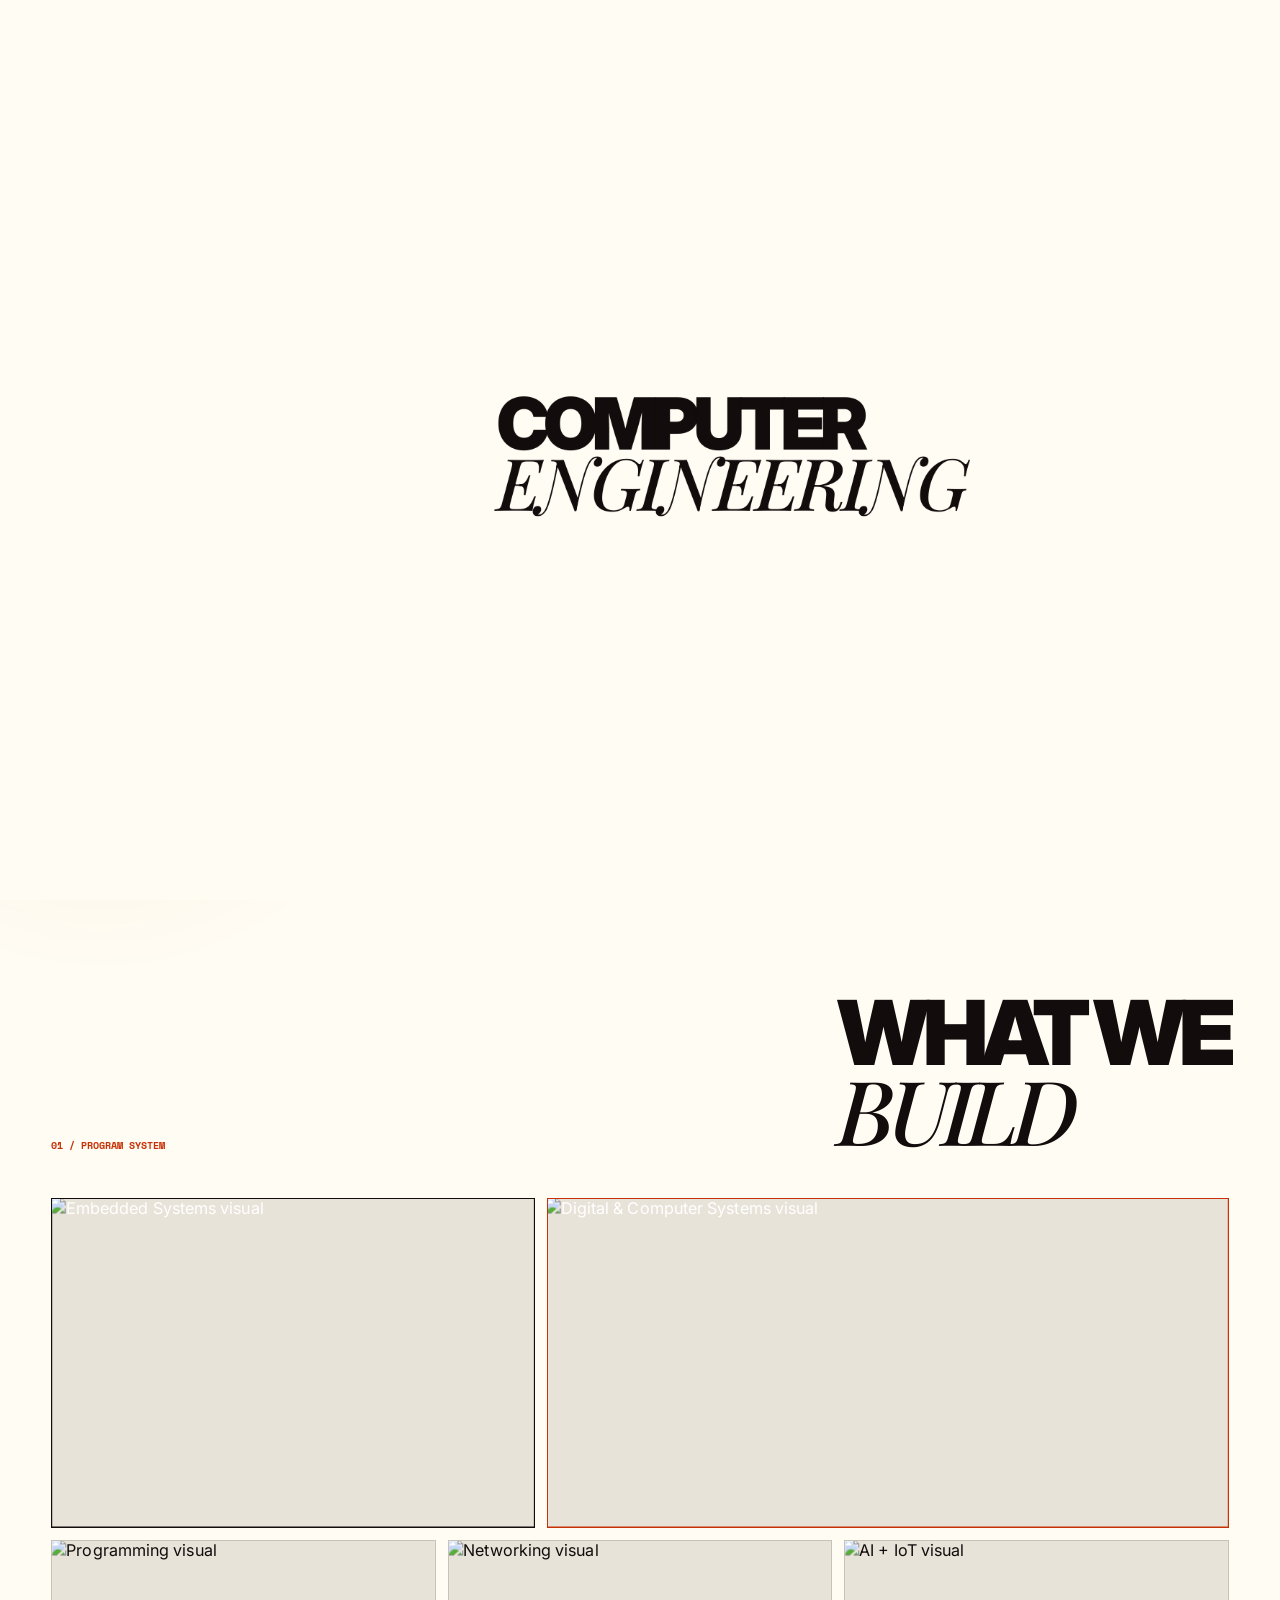
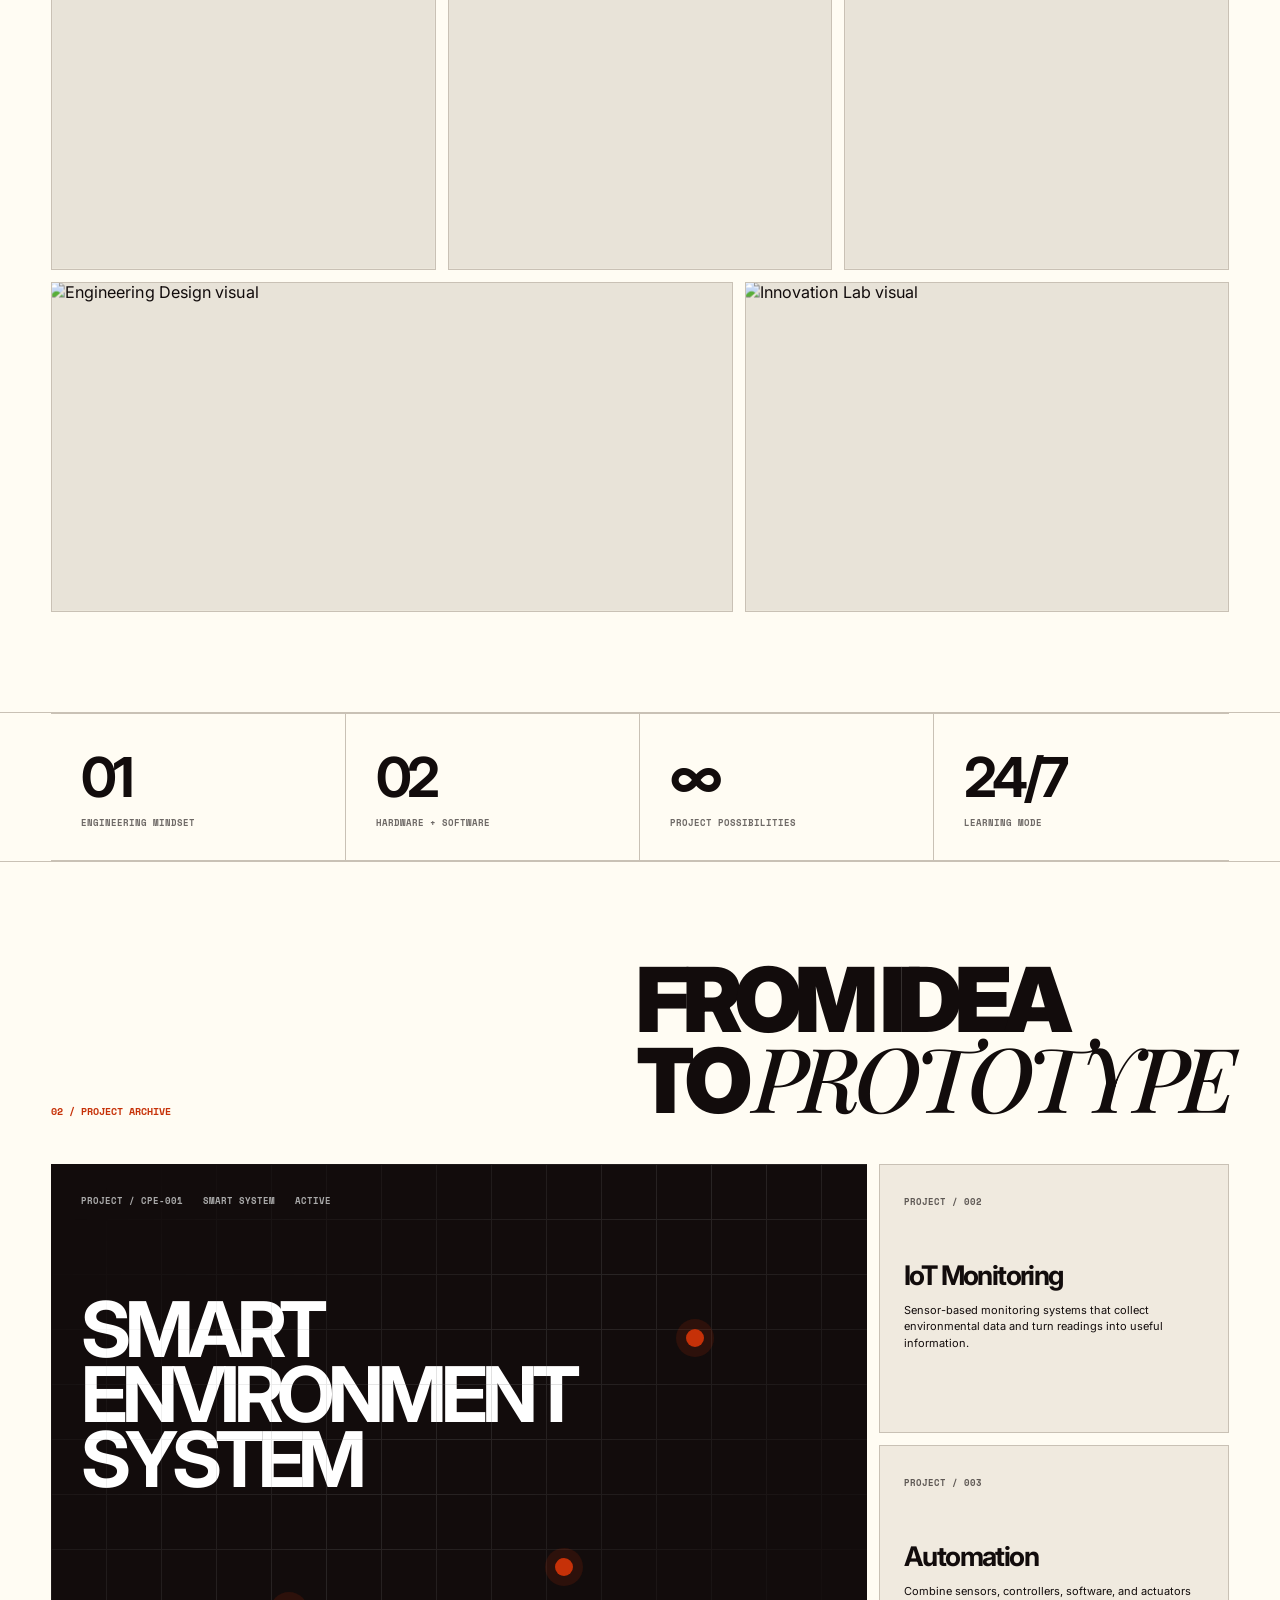
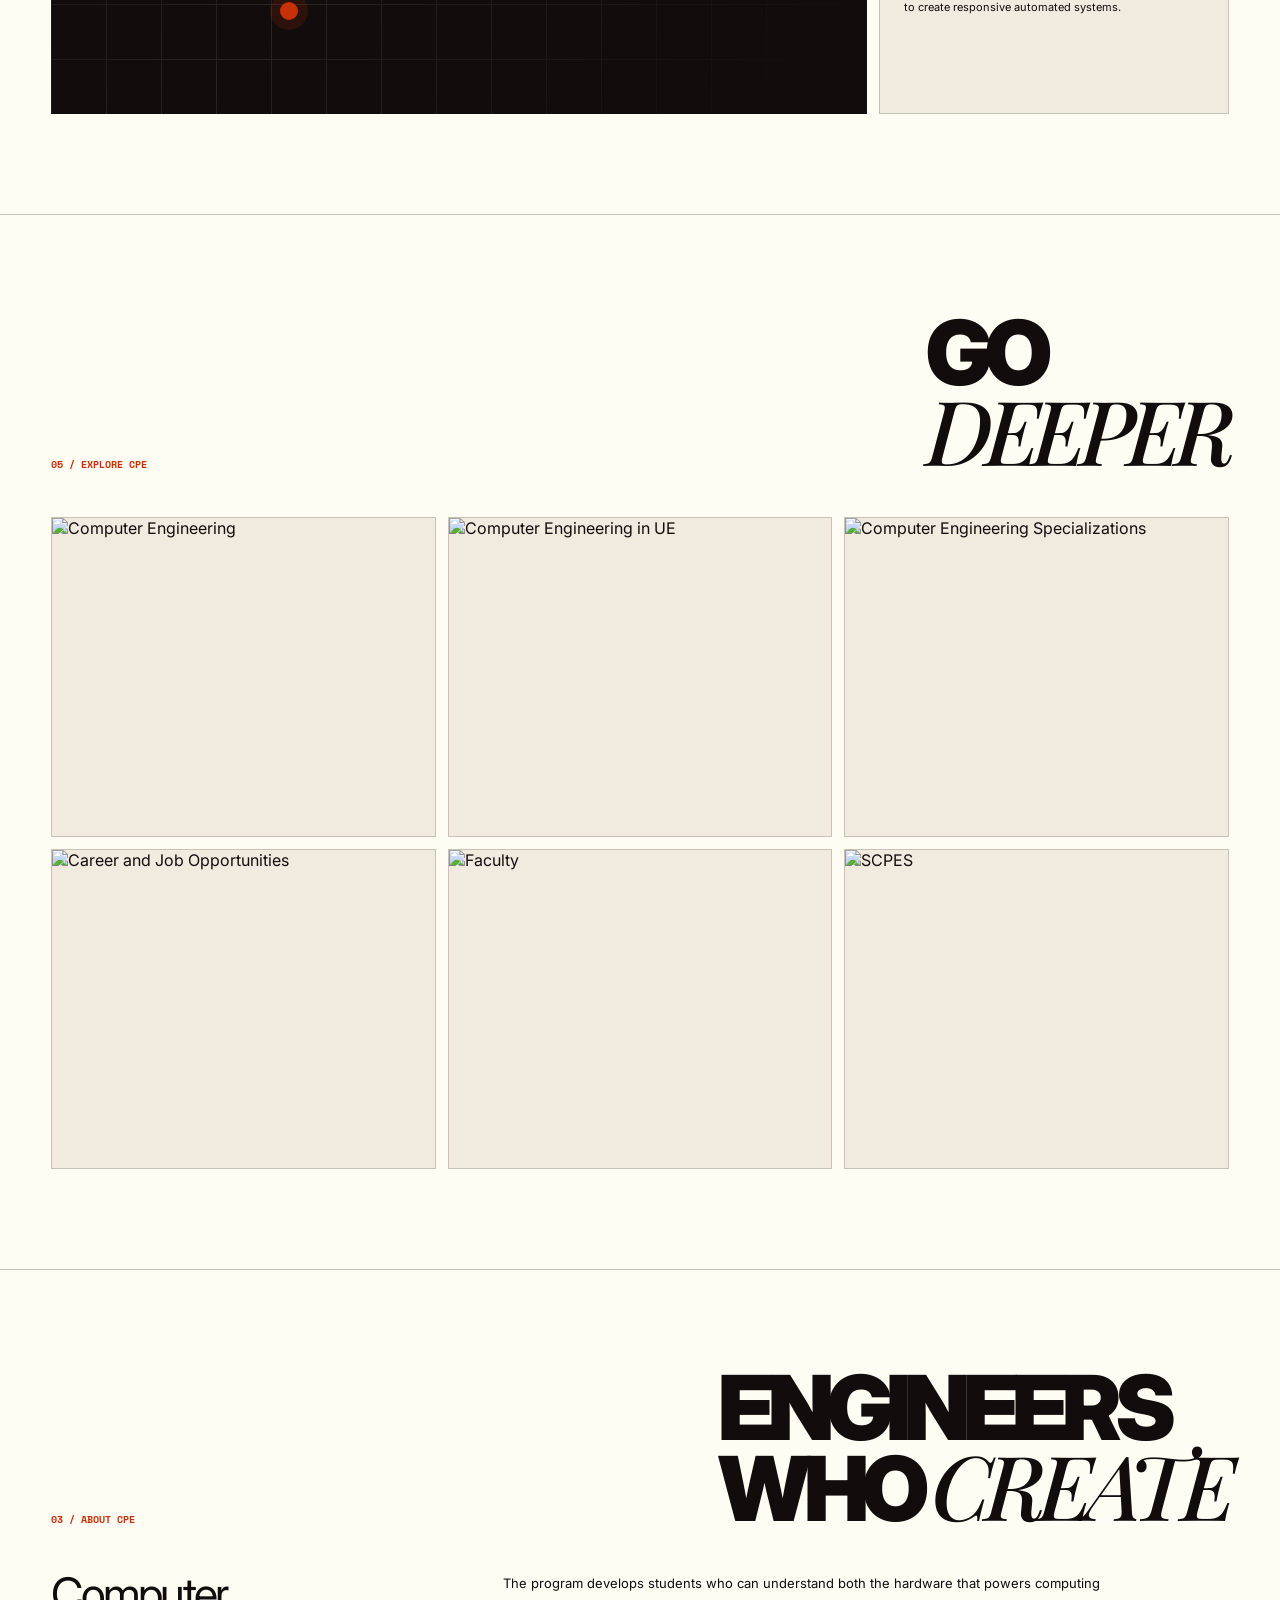
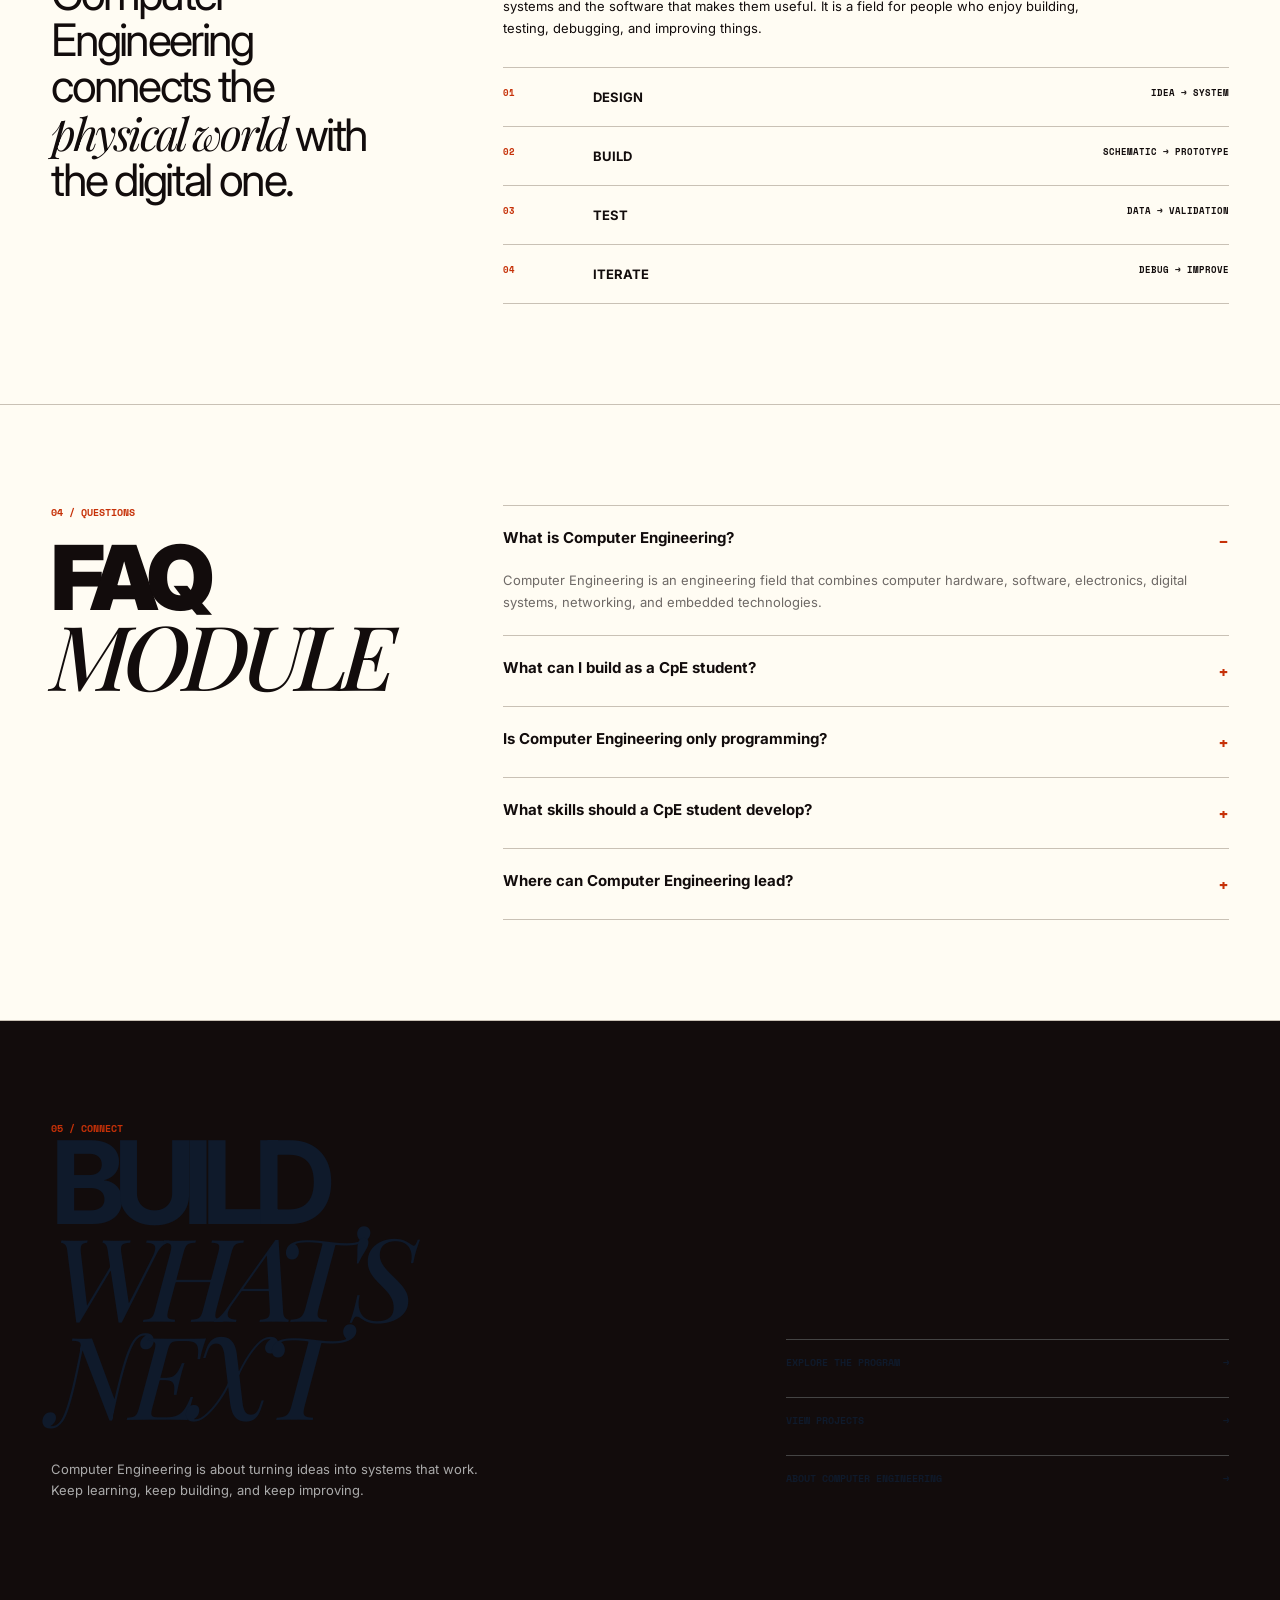
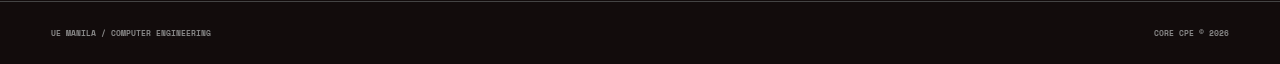
==== index.html @ 1d6b61ec "new index" ====
<!DOCTYPE html>
<html lang="en">

<head>
    <meta charset="UTF-8">
    <meta name="viewport" content="width=device-width, initial-scale=1.0">

    <title>UE Manila — Computer Engineering</title>

    <link rel="preconnect" href="https://fonts.googleapis.com">
    <link rel="preconnect" href="https://fonts.gstatic.com" crossorigin>

    <link
        href="https://fonts.googleapis.com/css2?family=Inter:wght@400;500;600;700;800;900&family=Press+Start+2P&family=Space+Mono:wght@400;700&family=Playfair+Display:ital,wght@0,500;1,500&display=swap"
        rel="stylesheet"
    >

    <link rel="stylesheet" href="index.css">
</head>

<body>
<!-- =========================================================
     INTRO
========================================================= -->

<div id="intro">

    <div class="intro-sheet">

        <div class="intro-video-wrap">

            <video
                id="introVideo"
                class="intro-video"
                autoplay
                muted
                playsinline
                preload="auto"
            >
                <source
                    id="introVideoSource"
                    src="assets/light.mp4"
                    type="video/mp4"
                >
            </video>

        </div>

        <div class="intro-label">
            UNIVERSITY OF THE EAST / MANILA
        </div>

        <div class="intro-code">
            SYSTEM 01<br>
            COMPUTER ENGINEERING<br>
            INITIALIZING...
        </div>

    </div>

    <div class="intro-wipe"></div>

</div>


<!-- =========================================================
     SHARED ANIMATED TITLE
========================================================= -->

<div
    id="sharedTitle"
    class="intro-position"
    aria-hidden="true"
>

    <span class="computer">
        COMPUTER
    </span>

    <span class="engineering">
        ENGINEERING
    </span>

</div>


<!-- =========================================================
     WEBSITE
========================================================= -->

<div id="site">


    <!-- =====================================================
         TOP BAR
    ====================================================== -->

    <div class="topbar">

        <div class="live">
            <span class="dot"></span>
            UE MANILA / CPE DEPARTMENT
        </div>

        <div class="right">
            BS COMPUTER ENGINEERING
            &nbsp; / &nbsp;
            SYSTEM STATUS: ONLINE
        </div>

    </div>


    <!-- =====================================================
         NAVIGATION
    ====================================================== -->

    <nav>

        <div class="nav-inner">

            <a
                class="logo"
                href="#home"
            >
                CpE
                <small>UE MANILA</small>
            </a>

            <ul class="nav-links">

                <li>
                    <a href="#program">
                        PROGRAM
                    </a>
                </li>

                <li>
                    <a href="#projects">
                        PROJECTS
                    </a>
                </li>

                <li>
                    <a href="#about">
                        ABOUT
                    </a>
                </li>

                <li>
                    <a href="#faq">
                        FAQ
                    </a>
                </li>

            </ul>

            <div class="nav-right">

                <div
                    class="clock"
                    id="clock"
                >
                    MANILA 00:00:00
                </div>

                <button
                    class="theme-toggle"
                    id="themeToggle"
                    type="button"
                    aria-label="Switch color theme"
                >
                    <span class="sun">☀</span>
                    <span class="moon">☾</span>
                </button>

                <a
                    class="cta"
                    href="#contact"
                >
                    EXPLORE →
                </a>

            </div>

        </div>

    </nav>


    <!-- =====================================================
         MAIN
    ====================================================== -->

    <main id="home">


        <!-- =================================================
             HERO
        ================================================== -->

        <section class="hero">

            <!-- HELLO IMAGE -->

            <img
                class="hero-hello"
                src="assets/hello.png"
                alt=""
                aria-hidden="true"
            >

            <div class="container hero-content">


                <!-- KICKER -->

                <div class="hero-kicker reveal">

                    <div class="kicker">
                        <span></span>
                        BUILDING HARDWARE + SOFTWARE
                    </div>

                </div>


                <!-- =================================================
                     TITLE DESTINATION
                ================================================== -->

                <div
                    id="heroTitleTarget"
                    aria-hidden="true"
                >

                    <span class="target-computer">
                        COMPUTER
                    </span>

                    <span class="target-engineering">
                        ENGINEERING
                    </span>

                </div>


                <!-- DESCRIPTION -->

                <div class="hero-desc reveal">

                    <strong>
                        UE / MANILA
                    </strong>

                    <p>
                        A technology-driven program where electronics,
                        computing, embedded systems, networks, and
                        software meet. Learn to design systems that
                        move from an idea to a working prototype.
                    </p>

                </div>

            </div>

        </section>


        <!-- =================================================
             MARQUEE
        ================================================== -->

        <div class="marquee">

            <div class="marquee-track">

                <span>HARDWARE</span>
                <span>✦</span>

                <span>SOFTWARE</span>
                <span>✦</span>

                <span>EMBEDDED SYSTEMS</span>
                <span>✦</span>

                <span>NETWORKING</span>
                <span>✦</span>

                <span>ROBOTICS</span>
                <span>✦</span>

                <span>IoT</span>
                <span>✦</span>

                <span>HARDWARE</span>
                <span>✦</span>

                <span>SOFTWARE</span>
                <span>✦</span>

                <span>EMBEDDED SYSTEMS</span>
                <span>✦</span>

                <span>NETWORKING</span>
                <span>✦</span>

            </div>

        </div>


        <!-- =================================================
             PROGRAM
        ================================================== -->

        <section
            class="section"
            id="program"
        >

            <div class="container">

                <div class="section-head reveal">

                    <div class="section-label">
                        01 / PROGRAM SYSTEM
                    </div>

                    <h2 class="section-title">
                        WHAT WE<br>
                        <em>BUILD</em>
                    </h2>

                </div>


                <div class="bento">


                    <article class="card dark reveal">

                        <span class="card-tag">
                            01 / CORE
                        </span>

                        <div class="build-image"><img src="assets/build-embedded.svg" alt="Embedded Systems visual"></div>

                        <h3>
                            Embedded Systems
                        </h3>

                        <p>
                            Microcontrollers, sensors, actuators,
                            real-time control, and intelligent devices.
                        </p>

                        <div class="chips">

                            <span class="chip">
                                ESP32
                            </span>

                            <span class="chip">
                                ARDUINO
                            </span>

                            <span class="chip">
                                C/C++
                            </span>

                        </div>

                        <span class="corner">
                            01—07
                        </span>

                    </article>


                    <article class="card orange reveal">

                        <span class="card-tag">
                            02 / SYSTEMS
                        </span>

                        <div class="build-image"><img src="assets/build-digital.svg" alt="Digital & Computer Systems visual"></div>

                        <h3>
                            Digital & Computer Systems
                        </h3>

                        <p>
                            Understand the architecture behind computers,
                            digital logic, processors, memory, and
                            hardware interfaces.
                        </p>

                        <div class="pixel-box"></div>

                        <span class="corner">
                            02—07
                        </span>

                    </article>


                    <article class="card reveal">

                        <span class="card-tag">
                            03 / SOFTWARE
                        </span>

                        <div class="build-image"><img src="assets/build-software.svg" alt="Programming visual"></div>

                        <h3>
                            Programming
                        </h3>

                        <p>
                            Build applications and system-level software
                            using modern programming concepts.
                        </p>

                        <span class="corner">
                            03—07
                        </span>

                    </article>


                    <article class="card reveal">

                        <span class="card-tag">
                            04 / NETWORK
                        </span>

                        <div class="build-image"><img src="assets/build-network.svg" alt="Networking visual"></div>

                        <h3>
                            Networking
                        </h3>

                        <p>
                            Design, configure, and troubleshoot connected
                            systems and computer networks.
                        </p>

                        <span class="corner">
                            04—07
                        </span>

                    </article>


                    <article class="card reveal">

                        <span class="card-tag">
                            05 / INTELLIGENCE
                        </span>

                        <div class="build-image"><img src="assets/build-ai.svg" alt="AI + IoT visual"></div>

                        <h3>
                            AI + IoT
                        </h3>

                        <p>
                            Connect physical devices with data,
                            automation, intelligent decisions,
                            and monitoring.
                        </p>

                        <span class="corner">
                            05—07
                        </span>

                    </article>


                    <article class="card reveal">

                        <span class="card-tag">
                            06 / DESIGN
                        </span>

                        <div class="build-image"><img src="assets/build-design.svg" alt="Engineering Design visual"></div>

                        <h3>
                            Engineering Design
                        </h3>

                        <p>
                            Turn requirements into prototypes through
                            analysis, simulation, testing, documentation,
                            and iteration.
                        </p>

                        <span class="corner">
                            06—07
                        </span>

                    </article>


                    <article class="card reveal">

                        <span class="card-tag">
                            07 / FUTURE
                        </span>

                        <div class="build-image"><img src="assets/build-innovation.svg" alt="Innovation Lab visual"></div>

                        <h3>
                            Innovation Lab
                        </h3>

                        <p>
                            Experiment with robotics, automation,
                            smart environments, and emerging technologies.
                        </p>

                        <span class="corner">
                            07—07
                        </span>

                    </article>


                </div>

            </div>

        </section>


        <!-- =================================================
             STATS
        ================================================== -->

        <section
            class="section stats-section"
        >

            <div class="stats container">

                <div class="stat reveal">
                    <strong>01</strong>
                    <span>ENGINEERING MINDSET</span>
                </div>

                <div class="stat reveal">
                    <strong>02</strong>
                    <span>HARDWARE + SOFTWARE</span>
                </div>

                <div class="stat reveal">
                    <strong>∞</strong>
                    <span>PROJECT POSSIBILITIES</span>
                </div>

                <div class="stat reveal">
                    <strong>24/7</strong>
                    <span>LEARNING MODE</span>
                </div>

            </div>

        </section>


        <!-- =================================================
             PROJECTS
        ================================================== -->

        <section
            class="section"
            id="projects"
        >

            <div class="container">

                <div class="section-head reveal">

                    <div class="section-label">
                        02 / PROJECT ARCHIVE
                    </div>

                    <h2 class="section-title">
                        FROM IDEA<br>
                        TO <em>PROTOTYPE</em>
                    </h2>

                </div>


                <div class="project-grid">


                    <article class="project-main reveal">

                        <div class="circuit"></div>

                        <div class="project-meta">

                            <span>
                                PROJECT / CPE-001
                            </span>

                            <span>
                                SMART SYSTEM
                            </span>

                            <span>
                                ACTIVE
                            </span>

                        </div>


                        <h3>
                            SMART<br>
                            ENVIRONMENT<br>
                            SYSTEM
                        </h3>


                        <div class="node n1"></div>
                        <div class="node n2"></div>
                        <div class="node n3"></div>

                    </article>


                    <div class="project-side">

                        <article class="mini-project reveal">

                            <span class="card-tag">
                                PROJECT / 002
                            </span>

                            <h4>
                                IoT Monitoring
                            </h4>

                            <p>
                                Sensor-based monitoring systems that
                                collect environmental data and turn
                                readings into useful information.
                            </p>

                        </article>


                        <article class="mini-project reveal">

                            <span class="card-tag">
                                PROJECT / 003
                            </span>

                            <h4>
                                Automation
                            </h4>

                            <p>
                                Combine sensors, controllers, software,
                                and actuators to create responsive
                                automated systems.
                            </p>

                        </article>

                    </div>

                </div>

            </div>

        </section>


        <!-- =================================================
             EXPLORE PAGES
        ================================================== -->
        <section class="section page-portal" id="explore-pages">
            <div class="container">
                <div class="section-head reveal">
                    <div class="section-label">05 / EXPLORE CPE</div>
                    <h2 class="section-title">GO<br><em>DEEPER</em></h2>
                </div>
                <div class="page-card-grid reveal">
                    <a class="page-card" href="computer-engineering.html">
                        <img class="page-cover-image" src="assets/go-cpe.jpg" alt="Computer Engineering">
                        <img class="page-inside-image" src="assets/go-cpe-inside.jpg" alt="">
                        <div class="page-card-info"><span class="page-no">01</span><span class="page-name">COMPUTER ENGINEERING</span><span class="page-arrow">↗</span></div>
                    </a>
                    <a class="page-card" href="ue-program.html">
                        <img class="page-cover-image" src="assets/go-ue.jpg" alt="Computer Engineering in UE">
                        <img class="page-inside-image" src="assets/go-ue-inside.jpg" alt="">
                        <div class="page-card-info"><span class="page-no">02</span><span class="page-name">COMPUTER ENGINEERING IN UE</span><span class="page-arrow">↗</span></div>
                    </a>
                    <a class="page-card" href="specializations.html">
                        <img class="page-cover-image" src="assets/go-specialization.jpg" alt="Computer Engineering Specializations">
                        <img class="page-inside-image" src="assets/go-specialization-inside.jpg" alt="">
                        <div class="page-card-info"><span class="page-no">03</span><span class="page-name">SPECIALIZATION</span><span class="page-arrow">↗</span></div>
                    </a>
                    <a class="page-card" href="careers.html">
                        <img class="page-cover-image" src="assets/go-career.jpg" alt="Career and Job Opportunities">
                        <img class="page-inside-image" src="assets/go-career-inside.jpg" alt="">
                        <div class="page-card-info"><span class="page-no">04</span><span class="page-name">CAREER &amp; JOB OPPORTUNITIES</span><span class="page-arrow">↗</span></div>
                    </a>
                    <a class="page-card" href="faculty.html">
                        <img class="page-cover-image" src="assets/go-faculty.jpg" alt="Faculty">
                        <img class="page-inside-image" src="assets/go-faculty-inside.jpg" alt="">
                        <div class="page-card-info"><span class="page-no">05</span><span class="page-name">FACULTY</span><span class="page-arrow">↗</span></div>
                    </a>
                    <a class="page-card" href="scpes.html">
                        <img class="page-cover-image" src="assets/go-scpes.jpg" alt="SCPES">
                        <img class="page-inside-image" src="assets/go-scpes-inside.jpg" alt="">
                        <div class="page-card-info"><span class="page-no">06</span><span class="page-name">SCPES</span><span class="page-arrow">↗</span></div>
                    </a>
                </div>
            </div>
        </section>



        <!-- =================================================
             ABOUT
        ================================================== -->

        <section
            class="section"
            id="about"
        >

            <div class="container">

                <div class="section-head reveal">

                    <div class="section-label">
                        03 / ABOUT CPE
                    </div>

                    <h2 class="section-title">
                        ENGINEERS<br>
                        WHO <em>CREATE</em>
                    </h2>

                </div>


                <div class="about-grid">

                    <div class="about-copy reveal">

                        Computer Engineering connects
                        the <em>physical world</em>
                        with the digital one.

                    </div>


                    <div class="about-details reveal">

                        <p>
                            The program develops students who can
                            understand both the hardware that powers
                            computing systems and the software that
                            makes them useful. It is a field for people
                            who enjoy building, testing, debugging,
                            and improving things.
                        </p>


                        <div class="list">

                            <div class="list-item">
                                <span>01</span>
                                <b>DESIGN</b>
                                <span>IDEA → SYSTEM</span>
                            </div>

                            <div class="list-item">
                                <span>02</span>
                                <b>BUILD</b>
                                <span>SCHEMATIC → PROTOTYPE</span>
                            </div>

                            <div class="list-item">
                                <span>03</span>
                                <b>TEST</b>
                                <span>DATA → VALIDATION</span>
                            </div>

                            <div class="list-item">
                                <span>04</span>
                                <b>ITERATE</b>
                                <span>DEBUG → IMPROVE</span>
                            </div>

                        </div>

                    </div>

                </div>

            </div>

        </section>


        <!-- =================================================
             FAQ
        ================================================== -->

        <section
            class="section"
            id="faq"
        >

            <div class="container faq">

                <div class="reveal">

                    <div class="section-label">
                        04 / QUESTIONS
                    </div>

                    <h2
                        class="section-title"
                        style="margin-top:20px"
                    >
                        FAQ<br>
                        <em>MODULE</em>
                    </h2>

                </div>


                <div class="faq-list reveal">

                    <details open>

                        <summary>
                            What is Computer Engineering?
                        </summary>

                        <p>
                            Computer Engineering is an engineering
                            field that combines computer hardware,
                            software, electronics, digital systems,
                            networking, and embedded technologies.
                        </p>

                    </details>


                    <details>

                        <summary>
                            What can I build as a CpE student?
                        </summary>

                        <p>
                            You can work on embedded devices,
                            IoT systems, automation, robotics,
                            networking projects, software,
                            digital systems, and other
                            hardware-software solutions.
                        </p>

                    </details>


                    <details>

                        <summary>
                            Is Computer Engineering only programming?
                        </summary>

                        <p>
                            No. Programming is one part of the field.
                            Computer Engineering also involves electronics,
                            digital logic, computer architecture, hardware,
                            networking, embedded systems, and system integration.
                        </p>

                    </details>


                    <details>

                        <summary>
                            What skills should a CpE student develop?
                        </summary>

                        <p>
                            Problem solving, programming, electronics,
                            debugging, technical documentation, system design,
                            teamwork, and hands-on prototyping are all
                            valuable skills.
                        </p>

                    </details>


                    <details>

                        <summary>
                            Where can Computer Engineering lead?
                        </summary>

                        <p>
                            Possible directions include embedded systems,
                            hardware engineering, software development,
                            networking, automation, robotics, IoT,
                            systems engineering, cybersecurity, and
                            other technology roles.
                        </p>

                    </details>

                </div>

            </div>

        </section>


        <!-- =================================================
             CONTACT
        ================================================== -->

        <section
            class="contact"
            id="contact"
        >

            <div class="container contact-grid">

                <div>

                    <div class="section-label">
                        05 / CONNECT
                    </div>

                    <h2>
                        BUILD<br>
                        <em>WHAT'S NEXT</em>
                    </h2>

                    <p class="contact-copy">
                        Computer Engineering is about turning
                        ideas into systems that work.
                        Keep learning, keep building,
                        and keep improving.
                    </p>

                </div>


                <div class="contact-links">

                    <a
                        class="contact-link"
                        href="#program"
                    >
                        <span>
                            EXPLORE THE PROGRAM
                        </span>
                        <span>→</span>
                    </a>


                    <a
                        class="contact-link"
                        href="#projects"
                    >
                        <span>
                            VIEW PROJECTS
                        </span>
                        <span>→</span>
                    </a>


                    <a
                        class="contact-link"
                        href="#about"
                    >
                        <span>
                            ABOUT COMPUTER ENGINEERING
                        </span>
                        <span>→</span>
                    </a>

                </div>

            </div>

        </section>

    </main>


    <!-- =====================================================
         FOOTER
    ====================================================== -->

    <footer>

        <div class="footer-inner">

            <span>
                UE MANILA / COMPUTER ENGINEERING
            </span>

            <span>
                CORE CPE © 2026
            </span>

        </div>

    </footer>

</div>


<!-- =========================================================
     JAVASCRIPT
========================================================= -->
<!-- =========================================================
     INTERACTION EFFECTS ONLY — ADDED WITHOUT CHANGING LAYOUT
========================================================= -->

<script src="index.js"></script>

</body>
</html>
---- index.css ----
/* =========================================================
   ROOT
========================================================= */

:root {

    --paper: #fffcf3;
    --soft: #e8e3d8;
    --ink: #120c0c;
    --muted: #6e6966;
    --orange: #c63108;
    --orange2: #d59945;
    --line: #c9c1b5;
    --card: #f0eadf;

    --white: #fff;

    --nav-bg: rgba(255, 252, 243, .94);
}


/* =========================================================
   DARK MODE
========================================================= */

html[data-theme="dark"] {

    --paper: #0f1a2b;
    --soft: #16243a;
    --ink: #f8f2e8;
    --muted: #a8b3c4;
    --orange: #d45b32;
    --orange2: #d59945;
    --line: #314158;
    --card: #17253a;

    --nav-bg: rgba(15, 26, 43, .94);
}


/* =========================================================
   RESET
========================================================= */

* {
    box-sizing: border-box;
    margin: 0;
    padding: 0;
}

html {
    scroll-behavior: smooth;
}

body {

    background: var(--paper);
    color: var(--ink);

    font-family:
        Inter,
        Arial,
        sans-serif;

    overflow-x: hidden;
}

a {
    color: inherit;
    text-decoration: none;
}

button {
    font: inherit;
}

::selection {
    background: var(--orange);
    color: white;
}


/* =========================================================
   INTRO
========================================================= */

#intro {

    position: fixed;

    inset: 0;

    z-index: 9999;

    background: #fffcf3;

    overflow: hidden;

    transition:
        opacity 2.2s cubic-bezier(.16, .84, .24, 1),
        transform 2.2s cubic-bezier(.16, .84, .24, 1),
        filter 2.2s cubic-bezier(.16, .84, .24, 1);
}

#intro.go-home {

    opacity: 0;

    transform:
        translateY(-1.5%)
        scale(1.01);

    filter: blur(2px);

    pointer-events: none;
}


/* =========================================================
   INTRO SHEET
========================================================= */

.intro-sheet {

    position: absolute;

    width: min(92vw, 1100px);

    height: min(76vh, 720px);

    left: 50%;

    top: -90vh;

    transform: translateX(-50%);

    background: transparent;

    display: flex;

    align-items: center;

    justify-content: center;

    animation:
        sheetDrop
        1.25s
        cubic-bezier(.2, .8, .2, 1)
        .2s
        forwards;
}


/* =========================================================
   INTRO VIDEO
========================================================= */

.intro-video-wrap {

    position: absolute;

    inset: 0;

    overflow: hidden;

    background: transparent;
}

.intro-video {

    width: 100%;

    height: 100%;

    display: block;

    object-fit: cover;

    opacity: 0;

    transform: scale(1.08);

    clip-path:
        inset(0 0 100% 0);

    animation:
        videoReveal
        1.15s
        cubic-bezier(.2, .8, .2, 1)
        .95s
        forwards;
}


/* =========================================================
   INTRO LABEL
========================================================= */

.intro-label {

    position: absolute;

    bottom: 28px;

    left: 30px;

    font:
        700 10px
        "Space Mono",
        monospace;

    letter-spacing: .16em;

    text-transform: uppercase;
}

.intro-code {

    position: absolute;

    right: 30px;

    bottom: 28px;

    font:
        400 10px
        "Space Mono",
        monospace;

    text-align: right;

    line-height: 1.6;
}


/* =========================================================
   INTRO WIPE
========================================================= */

.intro-wipe {

    position: absolute;

    width: 18vw;

    height: 18vw;

    min-width: 180px;

    min-height: 180px;

    border-radius: 50%;

    background: #fffcf3;

    left: 50%;

    top: 50%;

    transform:
        translate(-50%, -50%)
        scale(0);

    animation:
        wipe
        1.2s
        cubic-bezier(.7, 0, .2, 1)
        4.8s
        forwards;
}

html[data-intro-theme="dark"] #intro {
    background: #0f1a2b;
}

html[data-intro-theme="dark"] .intro-wipe {
    background: #0f1a2b;
}

html[data-intro-theme="dark"] .intro-label,
html[data-intro-theme="dark"] .intro-code {
    color: #fffcf3;
}


/* =========================================================
   SHARED COMPUTER ENGINEERING TITLE
========================================================= */

#sharedTitle {

    position: fixed;

    left: 10%;

    top: 100px;

    z-index: 10020;

    pointer-events: none;

    color: var(--ink);

    opacity: 0;

    transform:
        translate(-50%, -50%)
        scale(.72);

    will-change:
        left,
        top,
        transform,
        opacity;
}

#sharedTitle .computer,
#sharedTitle .engineering {

    display: block;

    white-space: nowrap;
}


/* =========================================================
   COMPUTER
========================================================= */

#sharedTitle .computer {
    font-size: 100px;
    font-weight: 900;
    line-height: .8;
    font-family: Inter, sans-serif;
    letter-spacing: -.08em;
        margin-top: -40px;
}

#sharedTitle .engineering {
    font-size: 100px;
    font-weight: 500;
    line-height: .78;
    font-family: "Playfair Display", serif;
    font-style: italic;
    letter-spacing: -.05em;
    margin-top: 1px;
}

/* =========================================================
   SHOW
========================================================= */

#sharedTitle.show {
    opacity: 1;
}


/* =========================================================
   DARK INTRO
========================================================= */

html[data-intro-theme="dark"] #sharedTitle {
    color: #fffcf3;
}


/* =========================================================
   HERO
========================================================= */

.hero {

    position: relative;

    overflow: hidden;

    padding:
        5vw 0 3vw;

    border-bottom:
        1px solid var(--line);

    min-height: 720px;
}


/* =========================================================
   HERO CONTENT
========================================================= */

.hero-content {

    width:
        min(1440px, 92vw);

    margin: auto;

    position: relative;

    z-index: 2;
}


/* =========================================================
   HELLO IMAGE
========================================================= */

.hero-hello {

    position: absolute;

    z-index: 1;

    pointer-events: none;

    user-select: none;

    width:
        min(860px, 72vw);

    height: auto;

    left: 55%;

    top: -150px;

    transform:
        translateX(-50%);

    /* CHANGED: more visible in light and dark mode */
    opacity: .30;

   filter:
    grayscale(1)
    contrast(1)
    drop-shadow(8px 8px 12px rgba(0, 0, 0, .35));

    animation: helloFloat 5s ease-in-out infinite;
}


/* =========================================================
   HERO TITLE DESTINATION
========================================================= */

#heroTitleTarget {

    position: relative;

    width: 100%;

    margin-top: 25px;

    padding-top: 0;

    z-index: 3;
}


/* Invisible destination text */

#heroTitleTarget .target-computer,
#heroTitleTarget .target-engineering {

    display: block;

    visibility: hidden;

    white-space: nowrap;
}


/* COMPUTER DESTINATION */

#heroTitleTarget .target-computer {

    font:
        900 clamp(55px, 10vw, 190px) / .78
        Inter,
        sans-serif;

    letter-spacing: -.105em;
}


/* ENGINEERING DESTINATION */

#heroTitleTarget .target-engineering {

    font:
        500 clamp(55px, 10vw, 190px) / .78
        "Playfair Display",
        serif;

    font-style: italic;

    letter-spacing: -.07em;
}


/* =========================================================
   KICKER
========================================================= */

.kicker {

    display: flex;

    gap: 12px;

    align-items: center;

    font:
        700 10px
        "Space Mono",
        monospace;

    margin-top: 350px;
}

.kicker span {

    height: 1px;

    width: 42px;

    background:
        var(--orange);
}


/* =========================================================
   HERO DESCRIPTION
========================================================= */

.hero-desc {

    margin-top: -26px;

    max-width: 620px;

    display: grid;

    grid-template-columns:
        100px 1fr;

    gap: 25px;

    font-size: 14px;

    line-height: 1.65;
}

.hero-desc strong {

    font:
        700 10px
        "Space Mono",
        monospace;
}


/* =========================================================
   SITE INITIAL STATE
========================================================= */

#site .topbar,
#site nav,
#site .hero-kicker,
#site .hero-desc,
#site .marquee {

    opacity: 0;

    transform:
        translateY(14px);

    filter: blur(5px);

    transition:

        opacity
        1.6s
        cubic-bezier(.16, .84, .24, 1),

        transform
        1.6s
        cubic-bezier(.16, .84, .24, 1),

        filter
        1.6s
        cubic-bezier(.16, .84, .24, 1);
}


/* =========================================================
   HOMEPAGE REVEAL
========================================================= */

#site.home-ready .topbar,
#site.home-ready nav,
#site.home-ready .hero-kicker,
#site.home-ready .hero-desc,
#site.home-ready .marquee {

    opacity: 1;

    transform:
        translateY(0);

    filter: blur(0);
}


/* =========================================================
   STAGGER
========================================================= */

#site.home-ready .topbar {
    transition-delay: 0s;
}

#site.home-ready nav {
    transition-delay: .08s;
}

#site.home-ready .hero-kicker {
    transition-delay: .16s;
}

#site.home-ready .hero-desc {
    transition-delay: .28s;
}

#site.home-ready .marquee {
    transition-delay: .42s;
}


/* =========================================================
   CONTAINER
========================================================= */

.container {

    width:
        min(1440px, 92vw);

    margin: auto;
}


/* =========================================================
   TOP BAR
========================================================= */

.topbar {

    border-bottom:
        1px solid var(--line);

    min-height: 38px;

    display: flex;

    align-items: center;

    justify-content: space-between;

    padding:
        0 4vw;

    font:
        700 10px
        "Space Mono",
        monospace;

    letter-spacing: .06em;
}

.topbar .live {

    display: flex;

    gap: 12px;

    align-items: center;
}

.dot {

    width: 7px;

    height: 7px;

    border-radius: 50%;

    background:
        var(--orange);

    display: inline-block;
}


/* =========================================================
   NAV
========================================================= */

nav {

    position: sticky;

    top: 0;

    z-index: 100;

    background:
        var(--nav-bg);

    backdrop-filter:
        blur(12px);

    border-bottom:
        1px solid var(--line);
}

.nav-inner {

    width:
        min(1440px, 92vw);

    margin: auto;

    min-height: 78px;

    display: grid;

    grid-template-columns:
        1fr auto 1fr;

    align-items: center;
}

.logo {

    font-weight: 900;

    font-size: 22px;

    letter-spacing: -.08em;
}

.logo small {

    display: block;

    font:
        700 8px
        "Space Mono",
        monospace;

    letter-spacing: .1em;

    margin-top: 3px;
}

.nav-links {

    display: flex;

    gap: 28px;

    list-style: none;

    font:
        700 10px
        "Space Mono",
        monospace;
}

.nav-links a {

    position: relative;
}

.nav-links a:after {

    content: "";

    position: absolute;

    left: 0;

    bottom: -7px;

    width: 0;

    height: 2px;

    background:
        var(--orange);

    transition: .25s;
}

.nav-links a:hover:after {
    width: 100%;
}

.nav-right {

    justify-self: end;

    display: flex;

    align-items: center;

    gap: 18px;
}

.clock {

    font:
        700 10px
        "Space Mono",
        monospace;
}

.cta {

    background:
        var(--ink);

    color: #fff;

    border:
        1px solid var(--ink);

    padding:
        13px 18px;

    font:
        700 10px
        "Space Mono",
        monospace;

    transition: .25s;
}

.cta:hover {

    background:
        var(--orange);

    border-color:
        var(--orange);

    transform:
        translateY(-2px);
}


/* =========================================================
   THEME BUTTON
========================================================= */

.theme-toggle {

    width: 42px;

    height: 42px;

    border:
        1px solid var(--line);

    background: transparent;

    color: var(--ink);

    cursor: pointer;

    display: grid;

    place-items: center;

    transition: .25s;
}

.theme-toggle:hover {

    transform:
        translateY(-2px);

    border-color:
        var(--orange);
}

.theme-toggle .sun,
.theme-toggle .moon {

    font-size: 16px;

    line-height: 1;
}

html[data-theme="light"]
.theme-toggle .sun {
    display: none;
}

html[data-theme="dark"]
.theme-toggle .moon {
    display: none;
}


/* =========================================================
   MARQUEE
========================================================= */

.marquee {

    overflow: hidden;

    border-bottom:
        1px solid var(--line);

    background:
        var(--orange);

    color: #fff;
}

.marquee-track {

    width: max-content;

    display: flex;

    gap: 45px;

    padding:
        13px 0;

    animation:
        marquee
        22s
        linear
        infinite;

    font:
        700 10px
        "Space Mono",
        monospace;
}


/* =========================================================
   SECTIONS
========================================================= */

.section {

    padding:
        100px 0;

    border-bottom:
        1px solid var(--line);
}

.section-head {

    display: flex;

    justify-content: space-between;

    align-items: flex-end;

    margin-bottom: 45px;
}

.section-label {

    font:
        700 10px
        "Space Mono",
        monospace;

    color:
        var(--orange);
}

.section-title {

    font-size:
        clamp(45px, 7vw, 100px);

    line-height: .85;

    letter-spacing: -.08em;

    font-weight: 900;
}

.section-title em {

    font-family:
        "Playfair Display",
        serif;

    font-weight: 500;
}


/* =========================================================
   BENTO
========================================================= */

.bento {

    display: grid;

    grid-template-columns:
        repeat(12, 1fr);

    gap: 12px;
}

.card {

    background:
        var(--card);

    border:
        1px solid var(--line);

    padding: 25px;

    min-height: 240px;

    position: relative;

    overflow: hidden;

    transition: .35s;
}

.card:hover {

    transform:
        translateY(-5px);

    filter:
        brightness(.97);
}

.card.orange {

    background:
        var(--orange);

    color: #fff;

    border-color:
        var(--orange);
}

.card.dark {

    background:
        var(--ink);

    color: #fff;

    border-color:
        var(--ink);
}

.card:nth-child(1) {
    grid-column: span 5;
}

.card:nth-child(2) {
    grid-column: span 7;
}

.card:nth-child(3) {
    grid-column: span 4;
}

.card:nth-child(4) {
    grid-column: span 4;
}

.card:nth-child(5) {
    grid-column: span 4;
}

.card:nth-child(6) {
    grid-column: span 7;
}

.card:nth-child(7) {
    grid-column: span 5;
}

.card-tag {

    font:
        700 9px
        "Space Mono",
        monospace;

    opacity: .65;
}

.card h3 {

    font-size: 32px;

    letter-spacing: -.06em;

    margin:
        45px 0 12px;
}

.card p {

    font-size: 12px;

    line-height: 1.55;

    max-width: 430px;
}

.card .corner {

    position: absolute;

    right: 18px;

    bottom: 15px;

    font:
        700 8px
        "Space Mono",
        monospace;

    opacity: .6;
}


/* =========================================================
   PIXEL BOX
========================================================= */

.pixel-box {

    position: absolute;

    right: 25px;

    top: 55px;

    width: 100px;

    height: 100px;

    background:

        linear-gradient(
            90deg,
            transparent 48%,
            currentColor 49%,
            currentColor 51%,
            transparent 52%
        ),

        linear-gradient(
            0deg,
            transparent 48%,
            currentColor 49%,
            currentColor 51%,
            transparent 52%
        );

    opacity: .2;
}

.chips {

    display: flex;

    flex-wrap: wrap;

    gap: 7px;

    margin-top: 25px;
}

.chip {

    border:
        1px solid currentColor;

    padding:
        7px 9px;

    font:
        700 8px
        "Space Mono",
        monospace;
}


/* =========================================================
   STATS
========================================================= */

.stats-section {
    padding: 0;
}

.stats {

    display: grid;

    grid-template-columns:
        repeat(4, 1fr);

    border-top:
        1px solid var(--line);

    border-bottom:
        1px solid var(--line);
}

.stat {

    padding: 30px;

    border-right:
        1px solid var(--line);
}

.stat:last-child {
    border-right: 0;
}

.stat strong {

    display: block;

    font-size: 55px;

    letter-spacing: -.08em;
}

.stat span {

    font:
        700 9px
        "Space Mono",
        monospace;

    color:
        var(--muted);
}


/* =========================================================
   PROJECTS
========================================================= */

.project-grid {

    display: grid;

    grid-template-columns:
        1.4fr .6fr;

    gap: 12px;
}

.project-main {

    min-height: 550px;

    background:
        var(--ink);

    color: #fff;

    padding: 30px;

    position: relative;

    overflow: hidden;
}

.project-main h3 {

    font-size:
        clamp(45px, 6vw, 90px);

    line-height: .85;

    letter-spacing: -.08em;

    max-width: 700px;

    margin-top: 90px;
}

.project-meta {

    display: flex;

    gap: 20px;

    font:
        700 9px
        "Space Mono",
        monospace;

    color: #aaa;
}

.circuit {

    position: absolute;

    inset: 0;

    opacity: .23;

    background-image:

        linear-gradient(
            #777 1px,
            transparent 1px
        ),

        linear-gradient(
            90deg,
            #777 1px,
            transparent 1px
        );

    background-size:
        55px 55px;

    mask-image:
        linear-gradient(
            135deg,
            transparent 5%,
            black 50%,
            transparent 95%
        );
}

.project-main .node {

    position: absolute;

    width: 18px;

    height: 18px;

    border-radius: 50%;

    background:
        var(--orange);

    box-shadow:
        0 0 0 10px
        rgba(198, 49, 8, .15);
}

.node.n1 {
    right: 20%;
    top: 30%;
}

.node.n2 {
    right: 36%;
    bottom: 25%;
}

.node.n3 {
    left: 28%;
    bottom: 17%;
}

.project-side {

    display: grid;

    gap: 12px;
}

.mini-project {

    background:
        var(--card);

    border:
        1px solid var(--line);

    padding: 24px;

    min-height: 269px;
}

.mini-project h4 {

    font-size: 27px;

    letter-spacing: -.06em;

    margin-top: 50px;
}

.mini-project p {

    font-size: 11px;

    line-height: 1.5;

    margin-top: 10px;
}


/* =========================================================
   ABOUT
========================================================= */

.about-grid {

    display: grid;

    grid-template-columns:
        .65fr 1.35fr;

    gap: 8vw;

    align-items: start;
}

.about-copy {

    font-size:
        clamp(25px, 3.5vw, 52px);

    line-height: 1.02;

    letter-spacing: -.06em;
}

.about-copy em {

    font-family:
        "Playfair Display",
        serif;
}

.about-details {

    font-size: 13px;

    line-height: 1.7;
}

.about-details p {

    max-width: 600px;

    margin-bottom: 28px;
}

.list {

    border-top:
        1px solid var(--line);
}

.list-item {

    display: grid;

    grid-template-columns:
        70px 1fr auto;

    gap: 20px;

    padding:
        18px 0;

    border-bottom:
        1px solid var(--line);

    font-size: 13px;
}

.list-item span:first-child {

    font:
        700 9px
        "Space Mono",
        monospace;

    color:
        var(--orange);
}

.list-item span:last-child {

    font:
        700 9px
        "Space Mono",
        monospace;
}


/* =========================================================
   FAQ
========================================================= */

.faq {

    display: grid;

    grid-template-columns:
        .5fr 1fr;

    gap: 7vw;
}

.faq-list {

    border-top:
        1px solid var(--line);
}

details {

    border-bottom:
        1px solid var(--line);

    padding: 22px 0;
}

summary {

    cursor: pointer;

    list-style: none;

    display: flex;

    justify-content: space-between;

    font-weight: 700;

    font-size: 15px;
}

summary::-webkit-details-marker {
    display: none;
}

summary:after {

    content: "+";

    font:
        700 18px
        "Space Mono",
        monospace;
}

details[open]
summary:after {
    content: "−";
}

details p {

    max-width: 700px;

    padding-top: 16px;

    color:
        var(--muted);

    font-size: 13px;

    line-height: 1.65;
}


/* =========================================================
   CONTACT
========================================================= */

.contact {

    background:
        var(--ink);

    color: #0f1a2b;

    padding:
        100px 0;
}

.contact-grid {

    display: grid;

    grid-template-columns:
        1fr .7fr;

    gap: 8vw;
}

.contact h2 {

    font-size:
        clamp(55px, 9vw, 130px);

    line-height: .8;

    letter-spacing: -.1em;
}

.contact h2 em {

    font-family:
        "Playfair Display",
        serif;

    font-weight: 500;
}

.contact-copy {

    color: #aaa;

    font-size: 13px;

    line-height: 1.6;

    max-width: 440px;

    margin-top: 35px;
}

.contact-links {

    display: grid;

    gap: 12px;

    align-content: end;
}

.contact-link {

    border-top:
        1px solid #444;

    padding:
        15px 0;

    display: flex;

    justify-content: space-between;

    font:
        700 10px
        "Space Mono",
        monospace;
}

.contact-link:hover {
    color:
        var(--orange);
}


/* =========================================================
   FOOTER
========================================================= */

footer {

    background:
        var(--ink);

    color: #fff;

    border-top:
        1px solid #444;
}

.footer-inner {

    width:
        min(1440px, 92vw);

    margin: auto;

    padding: 25px 0;

    display: flex;

    justify-content: space-between;

    gap: 20px;

    font:
        700 8px
        "Space Mono",
        monospace;

    color: #888;
}


/* =========================================================
   SCROLL REVEAL
========================================================= */

.reveal {

    opacity: 0;

    transform:
        translateY(35px);

    transition:

        opacity
        .7s
        ease,

        transform
        .7s
        ease;
}

.reveal.visible {

    opacity: 1;

    transform:
        translateY(0);
}


/* =========================================================
   ANIMATIONS
========================================================= */

@keyframes sheetDrop {

    to {
        top: 12vh;
    }
}
@keyframes helloFloat {

    0% {
        transform: translateX(-50%) translateY(0);
    }

    50% {
        transform: translateX(-50%) translateY(-18px);
    }

    100% {
        transform: translateX(-50%) translateY(0);
    }
}

@keyframes videoReveal {

    to {

        opacity: 1;

        transform:
            scale(1);

        clip-path:
            inset(0 0 0 0);
    }
}

@keyframes wipe {

    to {

        transform:
            translate(-50%, -50%)
            scale(15);
    }
}

@keyframes marquee {

    to {

        transform:
            translateX(-50%);
    }
}


/* =========================================================
   RESPONSIVE
========================================================= */

@media (max-width: 900px) {

    .topbar .right {
        display: none;
    }

    .nav-inner {

        grid-template-columns:
            1fr auto;
    }

    .nav-links {
        display: none;
    }

    .nav-right {
        gap: 10px;
    }

    .clock {
        display: none;
    }


    /* HERO */

    .hero {

        min-height: 650px;

        padding:
            8vw 0 6vw;
    }


    /* HELLO - MOBILE/TABLET */

    .hero-hello {

        width:
            85vw;

        top:
            -500px;

        opacity:
            .100;

        filter:
            grayscale(1)
            contrast(1);
    }


    #heroTitleTarget {

        margin-top:
            -500px;
    }


    #sharedTitle {

        font-size:
            clamp(3.2rem, 10vw, 7rem);
    }


    .hero-desc {

        grid-template-columns:
            1fr;

        gap: 10px;
    }


    .bento {

        grid-template-columns:
            1fr;
    }

    .card:nth-child(n) {

        grid-column:
            span 1;
    }


    .stats {

        grid-template-columns:
            repeat(2, 1fr);
    }

    .stat:nth-child(2) {
        border-right: 0;
    }


    .project-grid {

        grid-template-columns:
            1fr;
    }


    .about-grid {

        grid-template-columns:
            1fr;

        gap: 40px;
    }


    .faq {

        grid-template-columns:
            1fr;

        gap: 40px;
    }


    .contact-grid {

        grid-template-columns:
            1fr;

        gap: 50px;
    }
}


/* =========================================================
   MOBILE
========================================================= */

@media (max-width: 600px) {

    .topbar {

        padding:
            0 5vw;
    }

    .nav-inner {

        width:
            90vw;
    }


    .hero {

        padding:
            10vw 0 8vw;

        min-height:
            560px;
    }


    /* HELLO - PHONE */

    .hero-hello {

        width:
            100vw;

        top:
            1px;

        opacity:
            .30;

        filter:
            grayscale(1)
            contrast(1);
    }


    #heroTitleTarget {

        margin-top:
            500px;
    }


    #sharedTitle {

        font-size:
            clamp(3rem, 10vw, 6rem);
    }


    .hero-desc {

        font-size:
            13px;
        margin-top: 506px;
    }


    .stats {

        grid-template-columns:
            1fr 1fr;
    }


    .stat {

        padding:
            20px;
    }


    .stat strong {

        font-size:
            40px;
    }


    .section {

        padding:
            70px 0;
    }


    .footer-inner {

        flex-direction:
            column;
    }
}

/* =========================================================
   HAOQI-INSPIRED MOTION LAYER — EFFECTS ONLY
   Existing intro, homepage layout, colors and sections remain intact.
========================================================= */

body::before {
    content: "";
    position: fixed;
    inset: 0;
    z-index: -2;
    pointer-events: none;
    background-image:
        linear-gradient(rgba(110,105,102,.055) 1px, transparent 1px),
        linear-gradient(90deg, rgba(110,105,102,.045) 1px, transparent 1px);
    background-size: 72px 72px;
    mask-image: linear-gradient(to bottom, transparent 0, #000 15%, #000 88%, transparent 100%);
}

body::after {
    content: "";
    position: fixed;
    width: min(52vw, 760px);
    aspect-ratio: 1;
    left: -18vw;
    top: 35vh;
    z-index: -1;
    pointer-events: none;
    border-radius: 50%;
    background: radial-gradient(circle, color-mix(in srgb, var(--orange) 8%, transparent) 0%, transparent 67%);
    filter: blur(24px);
}


/* =========================================================
   HAOQI-INSPIRED INTERACTION LAYER — V2
   Keeps the original layout; adds motion, depth and texture.
========================================================= */

/* A subtle technical texture in both themes */
body::before {
    content: "";
    position: fixed;
    inset: 0;
    z-index: -2;
    pointer-events: none;
    background-image:
        linear-gradient(color-mix(in srgb, var(--line) 20%, transparent) 1px, transparent 1px),
        linear-gradient(90deg, color-mix(in srgb, var(--line) 20%, transparent) 1px, transparent 1px),
        radial-gradient(circle at 78% 18%, color-mix(in srgb, var(--orange) 8%, transparent), transparent 24%),
        radial-gradient(circle at 18% 72%, color-mix(in srgb, var(--ink) 5%, transparent), transparent 28%);
    background-size: 72px 72px, 72px 72px, auto, auto;
    mask-image: linear-gradient(to bottom, transparent 0, #000 10%, #000 92%, transparent 100%);
}

body::after {
    content: "CPE  /  UE  /  BUILD  /  CREATE";
    position: fixed;
    right: -110px;
    bottom: 18vh;
    z-index: -1;
    pointer-events: none;
    font: 700 10px "Space Mono", monospace;
    letter-spacing: .45em;
    writing-mode: vertical-rl;
    color: color-mix(in srgb, var(--ink) 14%, transparent);
}

/* =========================================================
   CURSOR TRAIL
   Light mode = dark navy circles
   Dark mode  = cream circles
========================================================= */
.cursor-trail-dot {
    position: fixed;
    left: 0;
    top: 0;
    width: var(--trail-size, 14px);
    height: var(--trail-size, 14px);
    border-radius: 50%;
    background: #0f1a2b;
    pointer-events: none;
    z-index: 10050;
    opacity: 0;
    transform: translate(-50%, -50%) scale(.75);
    will-change: left, top, opacity, transform;
    transition: opacity .18s ease;
}

html[data-theme="dark"] .cursor-trail-dot {
    background: #fffcf3;
}

@media (pointer: coarse), (prefers-reduced-motion: reduce) {
    .cursor-trail-dot { display: none !important; }
}

/* Keep real site content above the background interaction */
#site { position: relative; z-index: 1; }

/* What We Build now has visual artwork */
.build-image {
    width: 100%;
    height: 120px;
    margin-top: 18px;
    overflow: hidden;
    border: 1px solid color-mix(in srgb, currentColor 18%, transparent);
    background: color-mix(in srgb, var(--paper) 20%, transparent);
}
.build-image img {
    width: 100%;
    height: 100%;
    object-fit: cover;
    display: block;
    filter: saturate(.72) contrast(1.04);
    transition: transform .8s cubic-bezier(.16,.84,.24,1), filter .6s ease;
}
.card:hover .build-image img { transform: scale(1.08); filter: saturate(1) contrast(1.08); }
.card h3 { margin-top: 22px; }

/* Mouse-local highlight stays INSIDE cards, not across the whole screen */
.card, .mini-project, .project-main { isolation: isolate; }
.card::before, .mini-project::before, .project-main::before {
    content: "";
    position: absolute;
    inset: 0;
    z-index: -1;
    pointer-events: none;
    background: radial-gradient(circle 180px at var(--card-x,50%) var(--card-y,50%), rgba(255,255,255,.13), transparent 72%);
    opacity: 0;
    transition: opacity .35s ease;
}
.card:hover::before, .mini-project:hover::before, .project-main:hover::before { opacity: 1; }

/* Scroll entrance: soft blur + rise, closer to the reference's restrained motion */
.motion-item {
    opacity: 0;
    transform: translateY(34px);
    filter: blur(7px);
    transition: opacity .9s cubic-bezier(.16,.84,.24,1) var(--motion-delay,0ms), transform 1s cubic-bezier(.16,.84,.24,1) var(--motion-delay,0ms), filter .9s ease var(--motion-delay,0ms);
}
.motion-item.motion-in { opacity: 1; transform: translateY(0); filter: blur(0); }
.card, .mini-project, .project-main { transition: transform .6s cubic-bezier(.16,.84,.24,1), border-color .4s ease; }
.card:hover, .mini-project:hover { transform: translateY(-5px); }

/* Six destination cards before the final message/contact transition */
.page-portal { overflow: hidden; }
.page-card-grid {
    display: grid;
    grid-template-columns: repeat(3, 1fr);
    gap: 12px;
}
.page-card {
    position: relative;
    min-height: 330px;
    overflow: hidden;
    border: 1px solid var(--line);
    background: var(--card);
    isolation: isolate;
    transition: transform .6s cubic-bezier(.16,.84,.24,1), border-color .35s ease;
}
.page-card:hover { transform: translateY(-6px); border-color: var(--ink); }
.page-art {
    position: absolute;
    inset: 0;
    transition: transform .9s cubic-bezier(.16,.84,.24,1), filter .7s ease, opacity .6s ease;
    opacity: .82;
}
.page-card:hover .page-art { transform: scale(1.06); filter: blur(2px); opacity: .52; }
.page-no, .page-arrow {
    position: absolute;
    z-index: 3;
    top: 18px;
    font: 700 9px "Space Mono", monospace;
}
.page-no { left: 18px; }
.page-arrow { right: 18px; font-size: 18px; transition: transform .4s ease; }
.page-card:hover .page-arrow { transform: translate(3px,-3px); }
.page-name {
    position: absolute;
    z-index: 4;
    left: 20px;
    right: 20px;
    bottom: 20px;
    font: 800 clamp(20px,2.1vw,34px)/.95 Inter,sans-serif;
    letter-spacing: -.055em;
    opacity: 0;
    transform: translateY(20px);
    filter: blur(5px);
    transition: opacity .45s ease, transform .55s cubic-bezier(.16,.84,.24,1), filter .45s ease;
}
.page-card:hover .page-name { opacity: 1; transform: translateY(0); filter: blur(0); }
.page-card::after {
    content:"";
    position:absolute;
    inset:0;
    z-index:2;
    background: linear-gradient(to top, color-mix(in srgb, var(--paper) 94%, transparent), transparent 62%);
    opacity:0;
    transition:opacity .5s ease;
}
.page-card:hover::after { opacity:1; }

/* Individual abstract art so every destination feels different */
.art-cpe { background: radial-gradient(circle at 65% 40%, var(--orange) 0 8%, transparent 9%), repeating-radial-gradient(circle at 65% 40%, transparent 0 24px, color-mix(in srgb,var(--ink) 18%,transparent) 25px 26px), var(--soft); }
.art-ue { background: linear-gradient(120deg, transparent 48%, color-mix(in srgb,var(--orange) 70%,transparent) 49% 52%, transparent 53%), repeating-linear-gradient(90deg, color-mix(in srgb,var(--ink) 9%,transparent) 0 1px, transparent 1px 38px), var(--soft); }
.art-spec { background: conic-gradient(from 40deg at 50% 50%, var(--orange), transparent 20%, color-mix(in srgb,var(--ink) 20%,transparent) 35%, transparent 60%, var(--orange)); }
.art-career { background: linear-gradient(145deg, transparent 0 38%, var(--orange) 39% 48%, transparent 49%), linear-gradient(35deg, var(--soft), color-mix(in srgb,var(--ink) 15%,var(--soft))); }
.art-faculty { background: radial-gradient(ellipse at 30% 60%, color-mix(in srgb,var(--ink) 22%,transparent) 0 18%, transparent 19%), radial-gradient(ellipse at 70% 45%, color-mix(in srgb,var(--orange) 65%,transparent) 0 16%, transparent 17%), var(--soft); }
.art-scpes { background: repeating-linear-gradient(135deg, transparent 0 22px, color-mix(in srgb,var(--ink) 12%,transparent) 23px 24px), radial-gradient(circle at 50% 50%, var(--orange) 0 14%, transparent 15%), var(--soft); }

html[data-theme="dark"] .page-card::after { background: linear-gradient(to top, rgba(15,26,43,.96), transparent 62%); }

@media (max-width: 980px) {
    .page-card-grid { grid-template-columns: repeat(2,1fr); }
}
@media (max-width: 620px) {
    .page-card-grid { grid-template-columns: 1fr; }
    .page-card { min-height: 250px; }
    .page-name { opacity:1; transform:none; filter:none; }
    .page-card::after { opacity:.78; }
    .build-image { height: 105px; }
}
@media (prefers-reduced-motion: reduce) {
    .motion-item { opacity:1; transform:none; filter:none; transition:none; }
}

/* =========================================================
   REQUESTED CARD REVEAL — COVER IMAGE OPENS TO CONTENT
   Added as overrides only. Existing section/content structure remains.
========================================================= */

/* WHAT WE BUILD: the artwork is the full initial card face. */
.bento .card {
    min-height: 330px;
    isolation: isolate;
}

.bento .card .build-image {
    position: absolute;
    inset: 0;
    width: 100%;
    height: 100%;
    margin: 0;
    z-index: 8;
    border: 0;
    background: var(--soft);
    clip-path: inset(0 0 0 0 round 0px);
    transition: clip-path .85s cubic-bezier(.77,0,.18,1), transform .85s cubic-bezier(.16,.84,.24,1);
}

.bento .card .build-image img {
    width: 100%;
    height: 100%;
    object-fit: cover;
    transform: scale(1.01);
    filter: none;
    transition: transform 1s cubic-bezier(.16,.84,.24,1);
}

/* The cover opens from the middle like two sides pulling apart. */
.bento .card:hover .build-image,
.bento .card:focus-within .build-image {
    clip-path: inset(0 49.5% 0 49.5% round 18px);
    transform: scale(.985);
}

.bento .card:hover .build-image img,
.bento .card:focus-within .build-image img {
    transform: scale(1.08);
    filter: none;
}

/* Actual card content waits underneath the image. */
.bento .card > :not(.build-image) {
    position: relative;
    z-index: 3;
    opacity: 0;
    transform: translateY(14px);
    transition: opacity .38s ease .28s, transform .55s cubic-bezier(.16,.84,.24,1) .24s;
}

.bento .card:hover > :not(.build-image),
.bento .card:focus-within > :not(.build-image) {
    opacity: 1;
    transform: translateY(0);
}

.bento .card h3 { margin-top: 45px; }

/* GO DEEPER: simple full-cover visual first; hover opens to the page title.
   No lift, blur, zoom, decorative gradient overlay, or cover-page effects. */
.page-card {
    min-height: 320px;
    transform: none !important;
    border-color: var(--line);
}

.page-card:hover { border-color: var(--line); }

.page-card .page-art {
    position: absolute;
    inset: 0;
    z-index: 5;
    opacity: 1;
    filter: none;
    transform: none;
    clip-path: inset(0 0 0 0 round 0px);
    transition: clip-path .85s cubic-bezier(.77,0,.18,1);
}

.page-card:hover .page-art,
.page-card:focus-visible .page-art {
    opacity: 1;
    filter: none;
    transform: none;
    clip-path: inset(0 49.5% 0 49.5% round 18px);
}

.page-card::after { display: none; }

.page-card .page-no,
.page-card .page-name,
.page-card .page-arrow {
    z-index: 3;
    opacity: 0;
    filter: none;
    transform: translateY(12px);
    transition: opacity .4s ease .28s, transform .5s cubic-bezier(.16,.84,.24,1) .25s;
}

.page-card:hover .page-no,
.page-card:hover .page-name,
.page-card:hover .page-arrow,
.page-card:focus-visible .page-no,
.page-card:focus-visible .page-name,
.page-card:focus-visible .page-arrow {
    opacity: 1;
    transform: translateY(0);
}

.page-card .page-name {
    left: 22px;
    right: 50px;
    bottom: 24px;
}

/* Touch screens cannot hover: tapping/focusing still exposes the destination,
   while the cards remain usable and responsive. */
@media (hover: none), (pointer: coarse) {
    .bento .card .build-image {
        clip-path: inset(0 0 42% 0);
    }
    .bento .card > :not(.build-image) {
        opacity: 1;
        transform: none;
    }
    .page-card .page-art {
        clip-path: inset(0 0 34% 0);
    }
    .page-card .page-no,
    .page-card .page-name,
    .page-card .page-arrow {
        opacity: 1;
        transform: none;
    }
}

@media (max-width: 620px) {
    .bento .card { min-height: 300px; }
    .page-card { min-height: 270px; }
}


/* =========================================================
   FAQ — THEME CONTRAST FIX
========================================================= */
#faq {
    background: var(--paper);
    color: var(--ink);
}
#faq .section-title,
#faq summary {
    color: var(--ink);
}
#faq .faq-list,
#faq details {
    border-color: var(--line);
}
#faq details p {
    color: var(--muted);
}
#faq summary::after {
    color: var(--orange);
}
html[data-theme="light"] #faq {
    background: #fffcf3;
    color: #120c0c;
}
html[data-theme="light"] #faq summary,
html[data-theme="light"] #faq .section-title {
    color: #120c0c;
}
html[data-theme="light"] #faq details p {
    color: #6e6966;
}
html[data-theme="dark"] #faq {
    background: #0f1a2b;
    color: #f8f2e8;
}
html[data-theme="dark"] #faq summary,
html[data-theme="dark"] #faq .section-title {
    color: #f8f2e8;
}
html[data-theme="dark"] #faq details p {
    color: #a8b3c4;
}

/* =========================================================
   GO DEEPER — TWO REAL IMAGES PER CARD
   Default: cover image. Hover: cover leaves completely,
   revealing the second image + existing page label.
========================================================= */
.page-card {
    position: relative;
    min-height: 320px;
    overflow: hidden;
    isolation: isolate;
    background: var(--card);
    border: 1px solid var(--line);
    transform: none !important;
}
.page-card:hover { transform: none !important; border-color: var(--line); }

.page-card .page-cover-image,
.page-card .page-inside-image {
    position: absolute;
    inset: 0;
    width: 100%;
    height: 100%;
    object-fit: cover;
    display: block;
}

.page-card .page-inside-image {
    z-index: 1;
    transform: scale(1.02);
    transition: transform .9s cubic-bezier(.16,.84,.24,1);
}

.page-card .page-cover-image {
    z-index: 5;
    transform: translateX(0);
    transition: transform .8s cubic-bezier(.77,0,.18,1);
    will-change: transform;
}

/* IMPORTANT: cover exits 100%; it does NOT stay in the middle. */
.page-card:hover .page-cover-image,
.page-card:focus-visible .page-cover-image {
    transform: translateX(-101%);
}
.page-card:hover .page-inside-image,
.page-card:focus-visible .page-inside-image {
    transform: scale(1.07);
}

/* Dark readable layer only over the second image. */
.page-card-info {
    position: absolute;
    inset: 0;
    z-index: 3;
    color: #fffcf3;
    background: linear-gradient(to top, rgba(15,26,43,.78), rgba(15,26,43,.04) 65%);
    opacity: 0;
    transition: opacity .35s ease .22s;
    pointer-events: none;
}
.page-card:hover .page-card-info,
.page-card:focus-visible .page-card-info { opacity: 1; }

.page-card .page-no {
    position: absolute;
    top: 18px;
    left: 18px;
    z-index: 4;
    opacity: 1;
    transform: none;
    color: inherit;
}
.page-card .page-arrow {
    position: absolute;
    top: 18px;
    right: 18px;
    z-index: 4;
    opacity: 1;
    transform: none;
    color: inherit;
}
.page-card .page-name {
    position: absolute;
    left: 22px;
    right: 48px;
    bottom: 24px;
    z-index: 4;
    opacity: 1;
    transform: translateY(10px);
    filter: none;
    color: inherit;
    transition: transform .5s cubic-bezier(.16,.84,.24,1) .22s;
}
.page-card:hover .page-name,
.page-card:focus-visible .page-name { transform: translateY(0); }

/* Disable the old abstract .page-art layer if old markup is ever cached. */
.page-card .page-art { display: none !important; }
.page-card::after { display: none !important; }

@media (hover: none), (pointer: coarse) {
    .page-card .page-cover-image { transform: translateX(0); }
    .page-card.is-open .page-cover-image { transform: translateX(-101%); }
    .page-card .page-card-info { opacity: 0; }
    .page-card.is-open .page-card-info { opacity: 1; }
    .page-card.is-open .page-inside-image { transform: scale(1.07); }
}
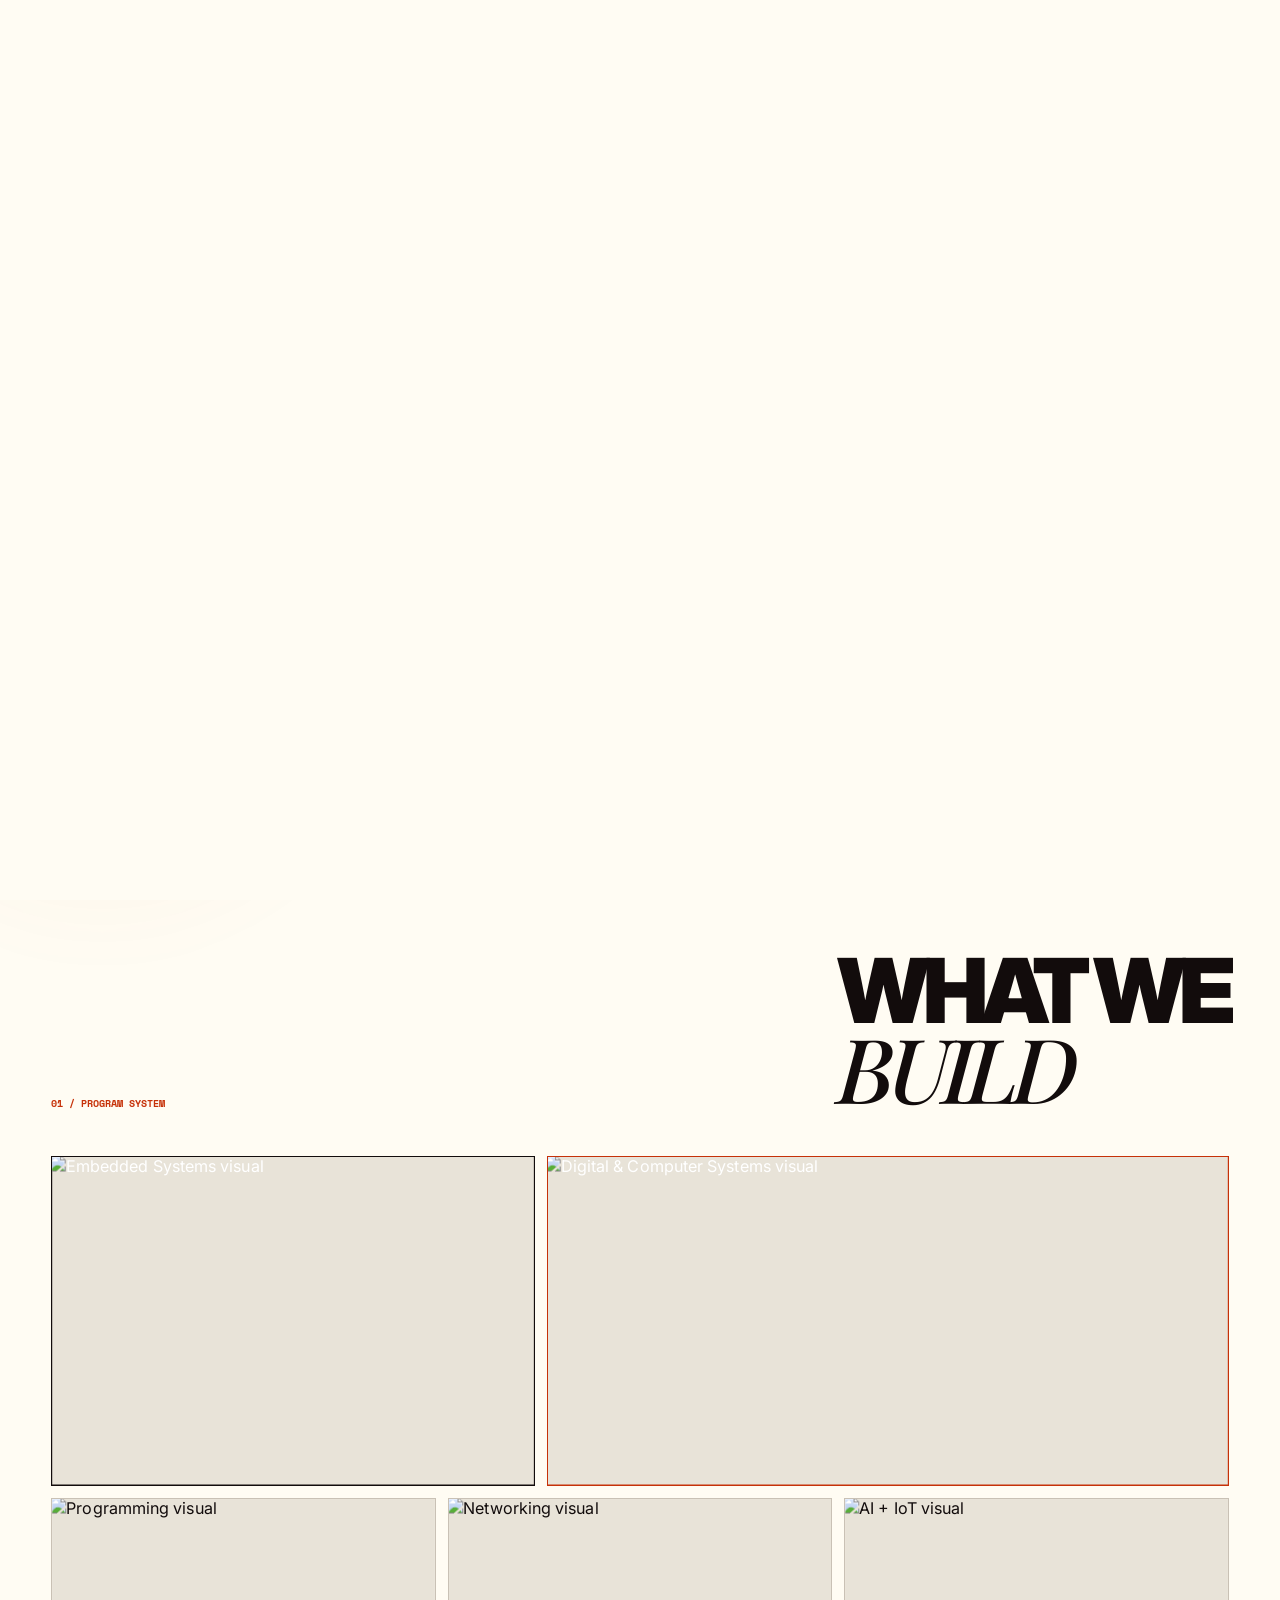
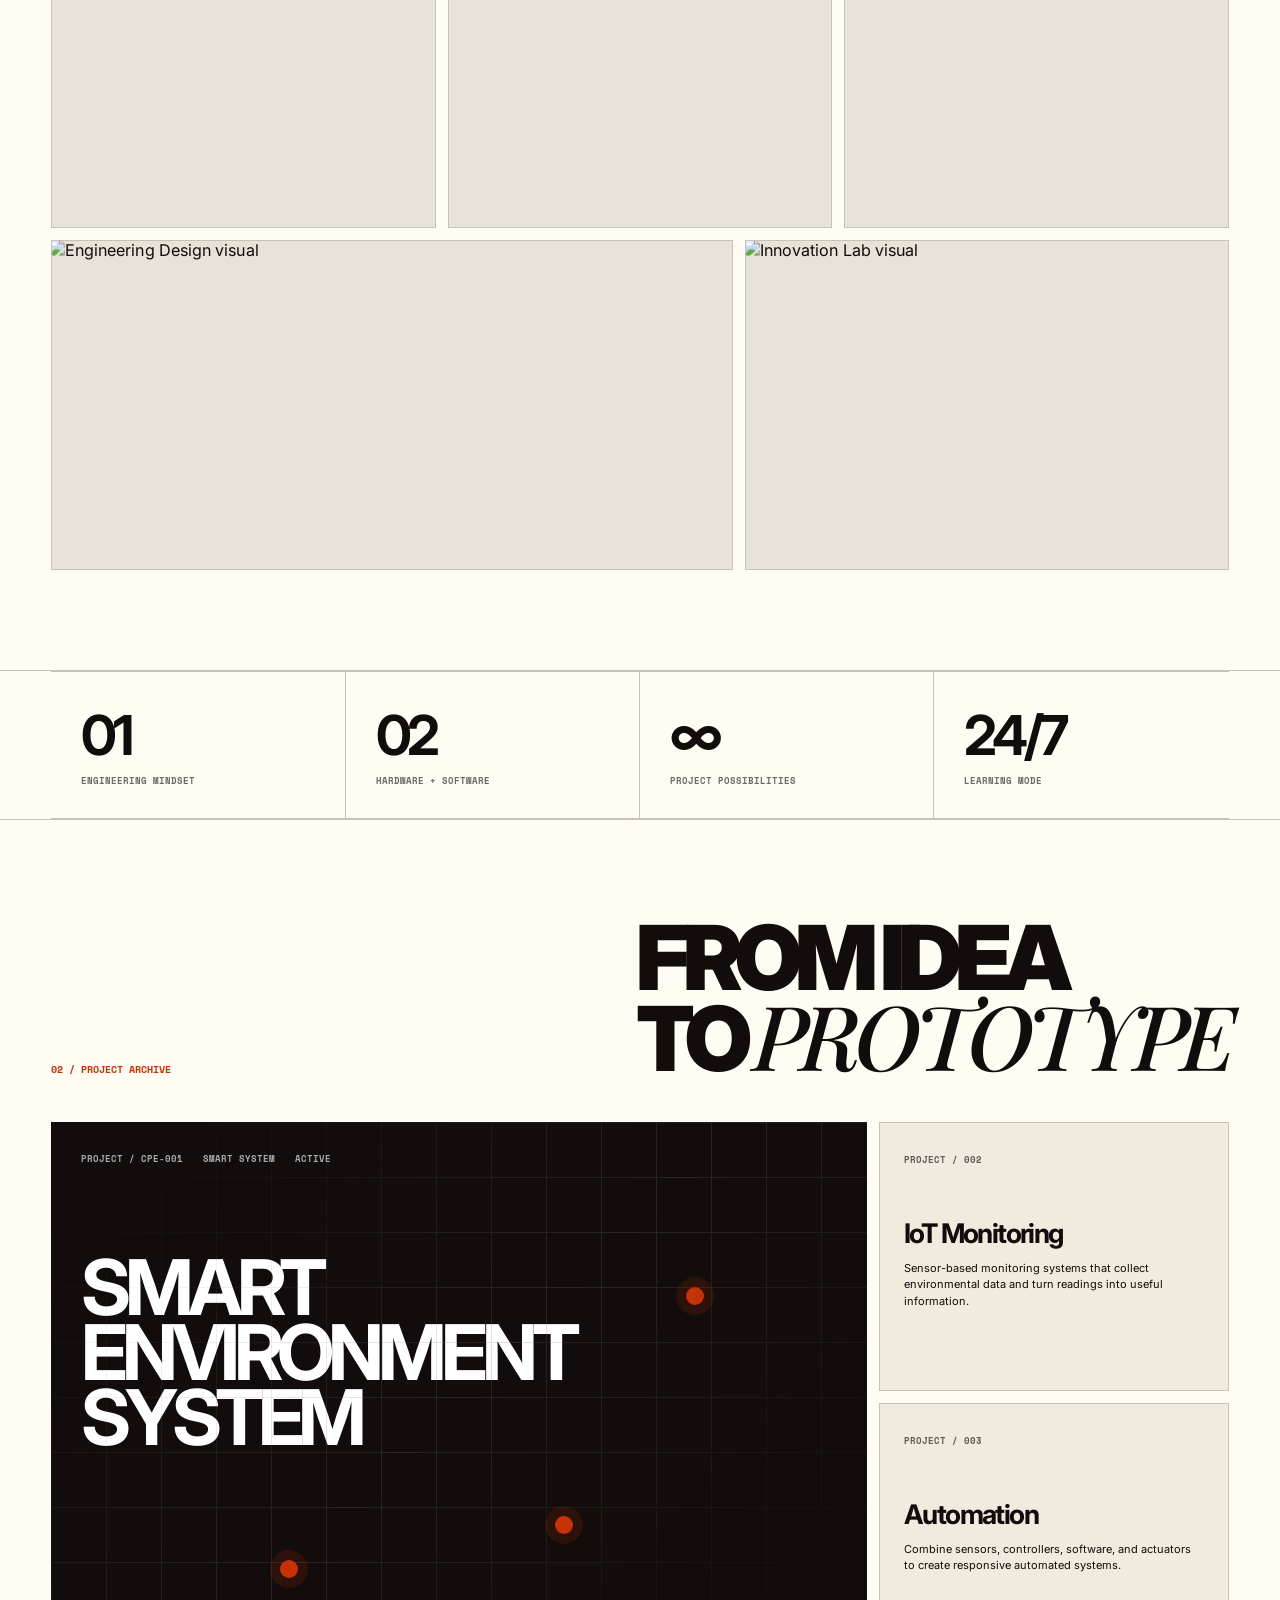
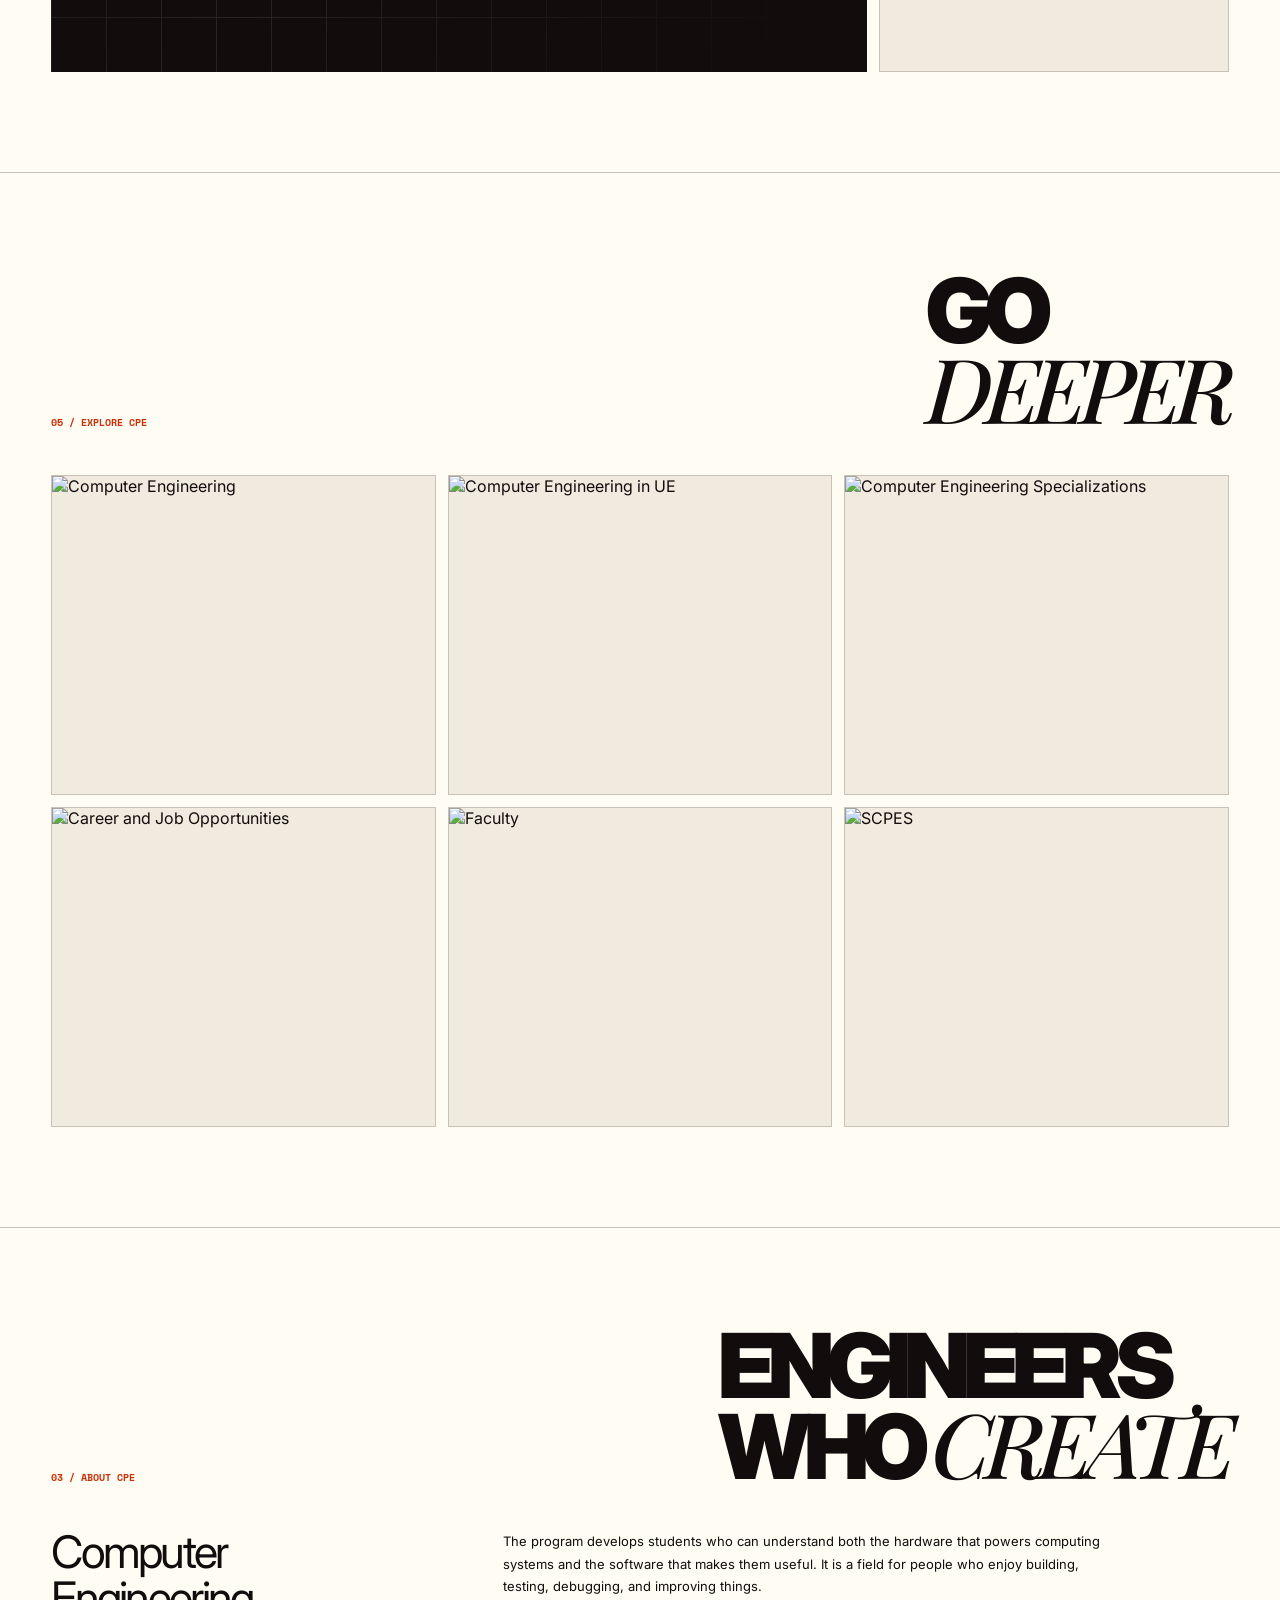
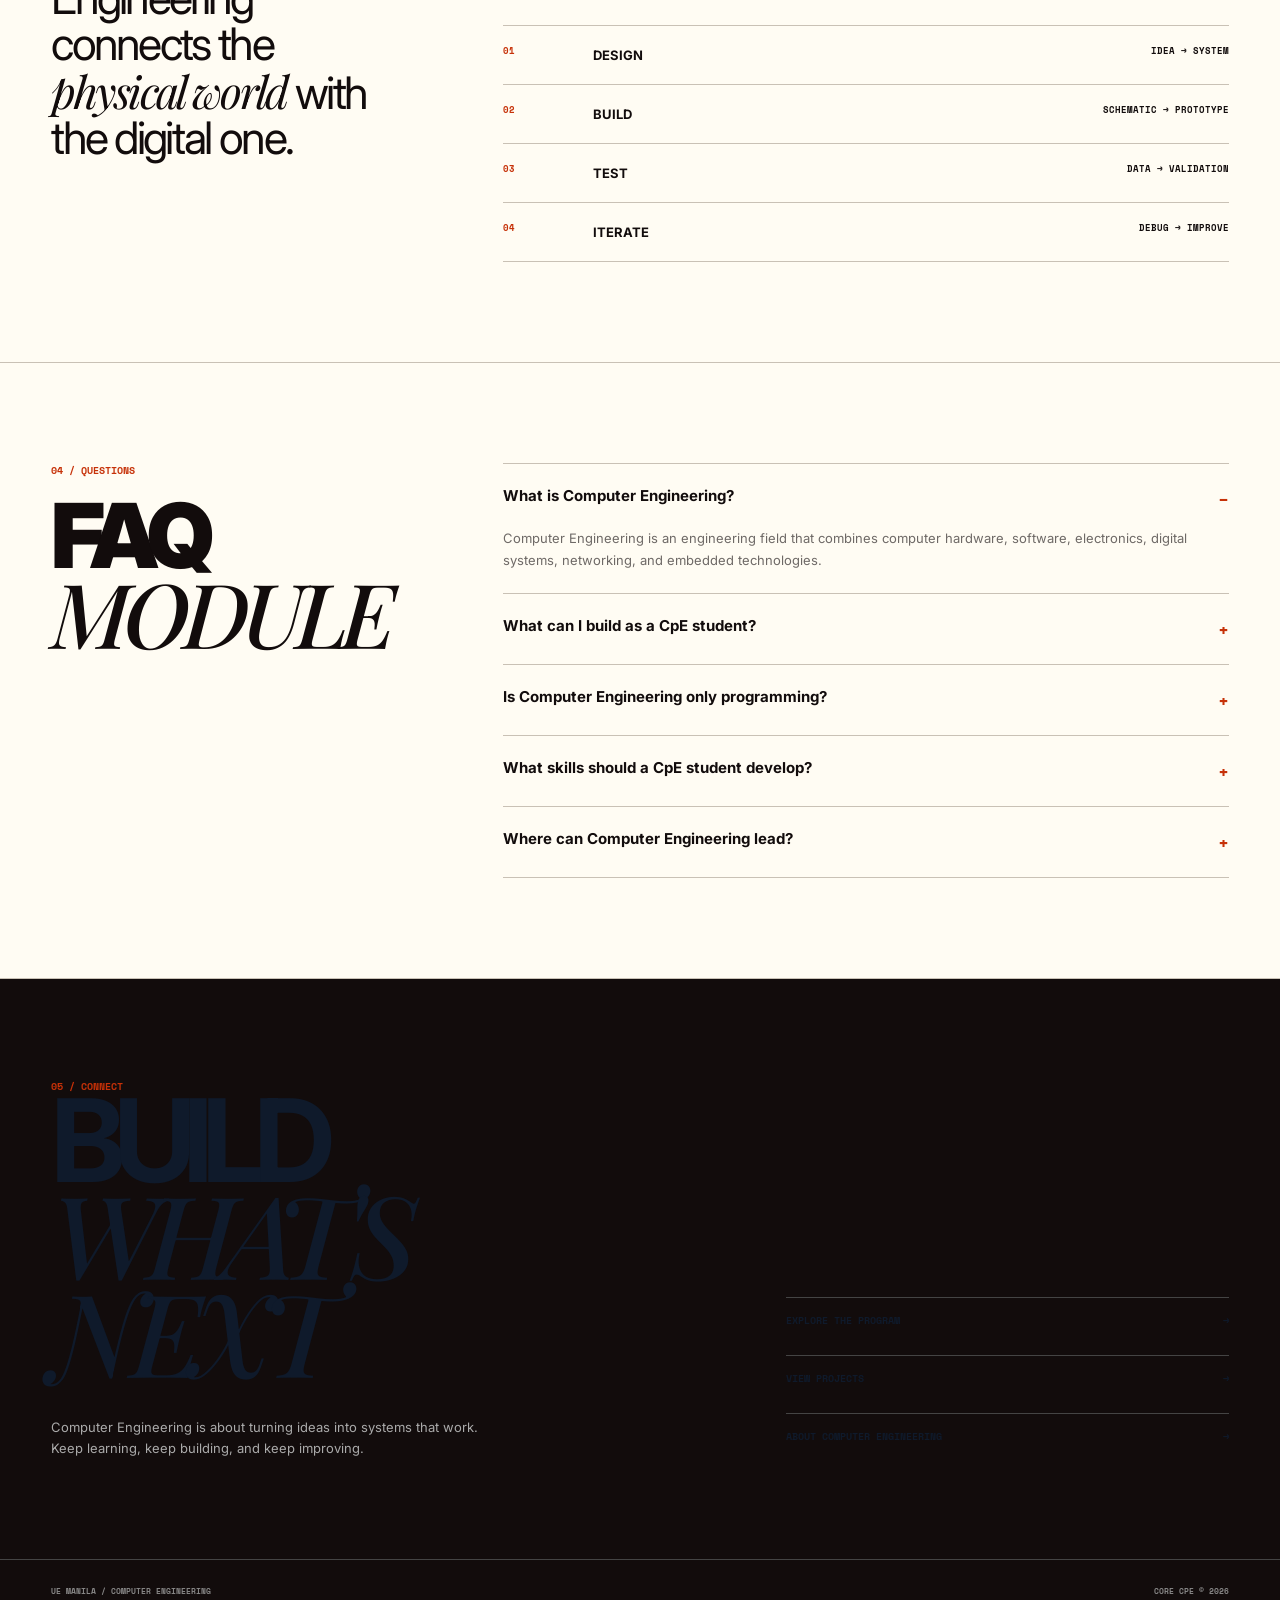
==== commit 7cfc7d6f: "remove the marquee" ====
--- a/index.html
+++ b/index.html
@@ -271,44 +271,6 @@
              MARQUEE
         ================================================== -->
 
-        <div class="marquee">
-
-            <div class="marquee-track">
-
-                <span>HARDWARE</span>
-                <span>✦</span>
-
-                <span>SOFTWARE</span>
-                <span>✦</span>
-
-                <span>EMBEDDED SYSTEMS</span>
-                <span>✦</span>
-
-                <span>NETWORKING</span>
-                <span>✦</span>
-
-                <span>ROBOTICS</span>
-                <span>✦</span>
-
-                <span>IoT</span>
-                <span>✦</span>
-
-                <span>HARDWARE</span>
-                <span>✦</span>
-
-                <span>SOFTWARE</span>
-                <span>✦</span>
-
-                <span>EMBEDDED SYSTEMS</span>
-                <span>✦</span>
-
-                <span>NETWORKING</span>
-                <span>✦</span>
-
-            </div>
-
-        </div>
-
 
         <!-- =================================================
              PROGRAM
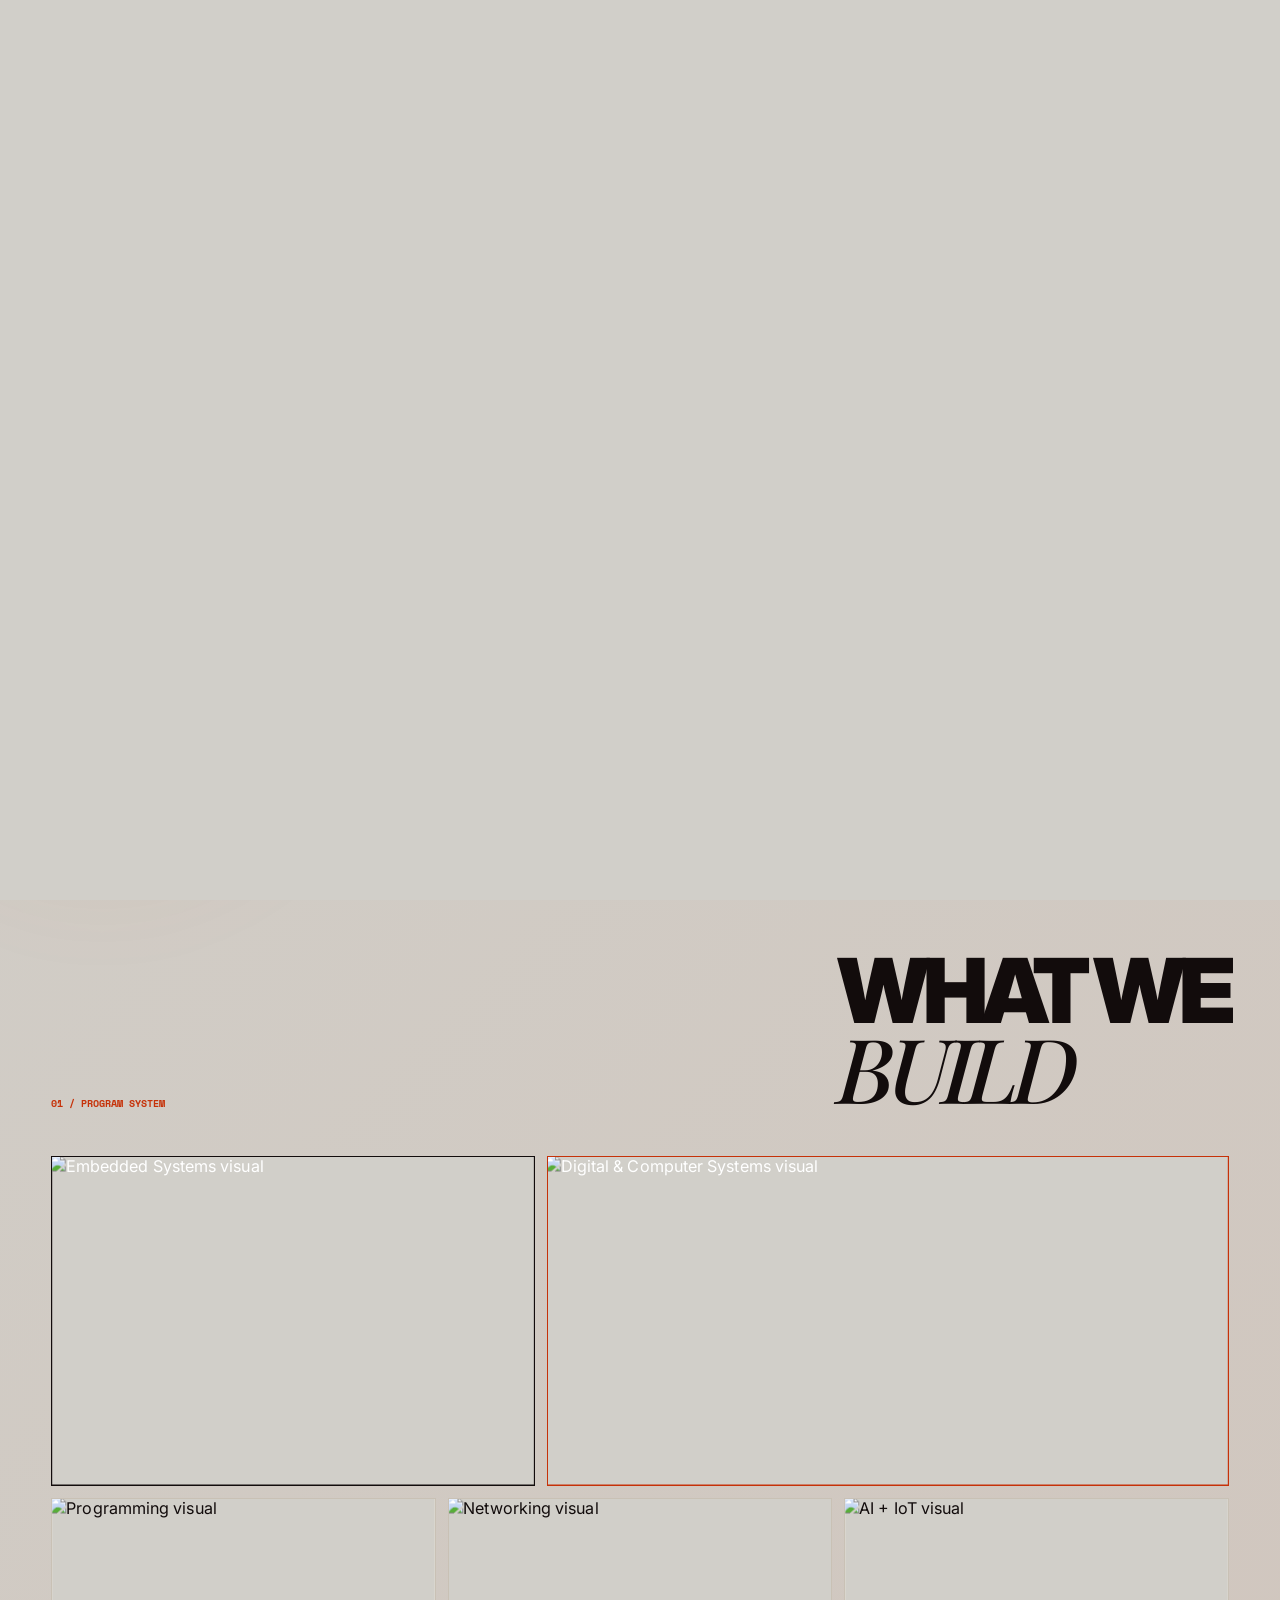
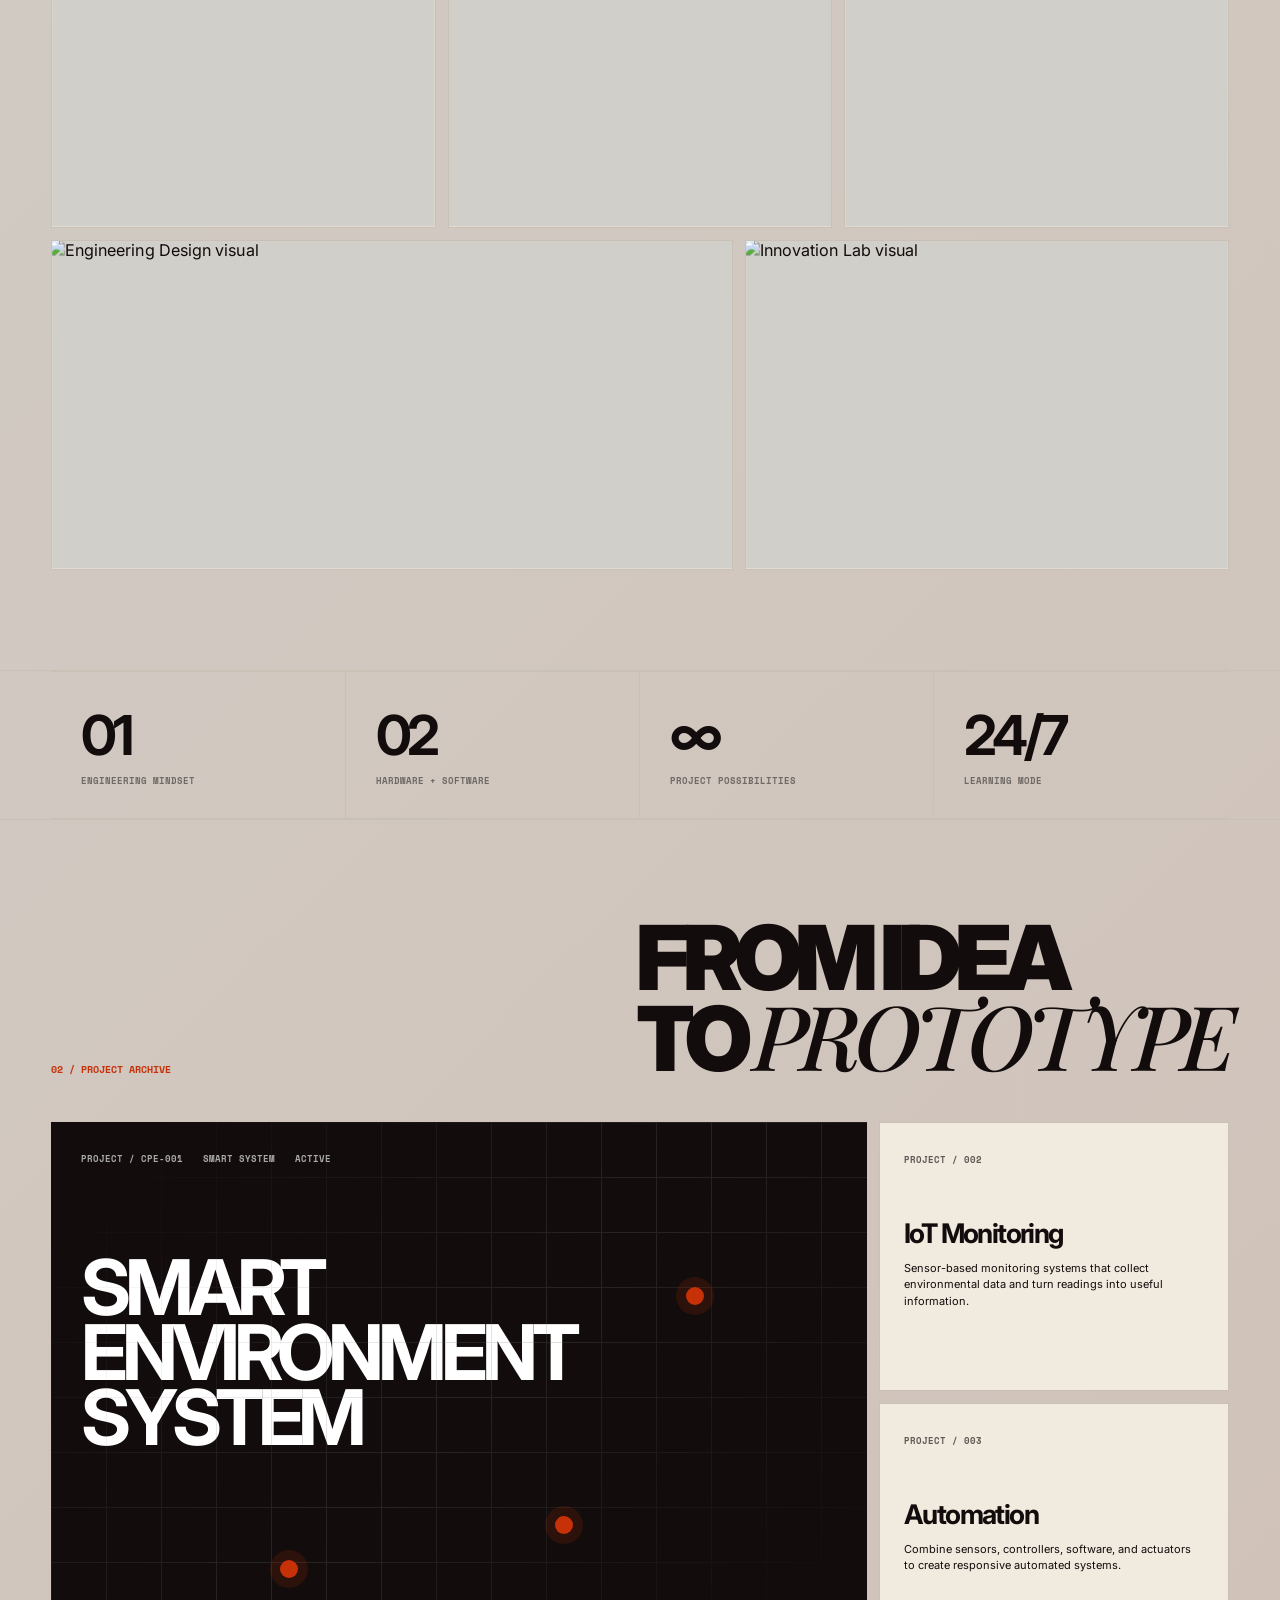
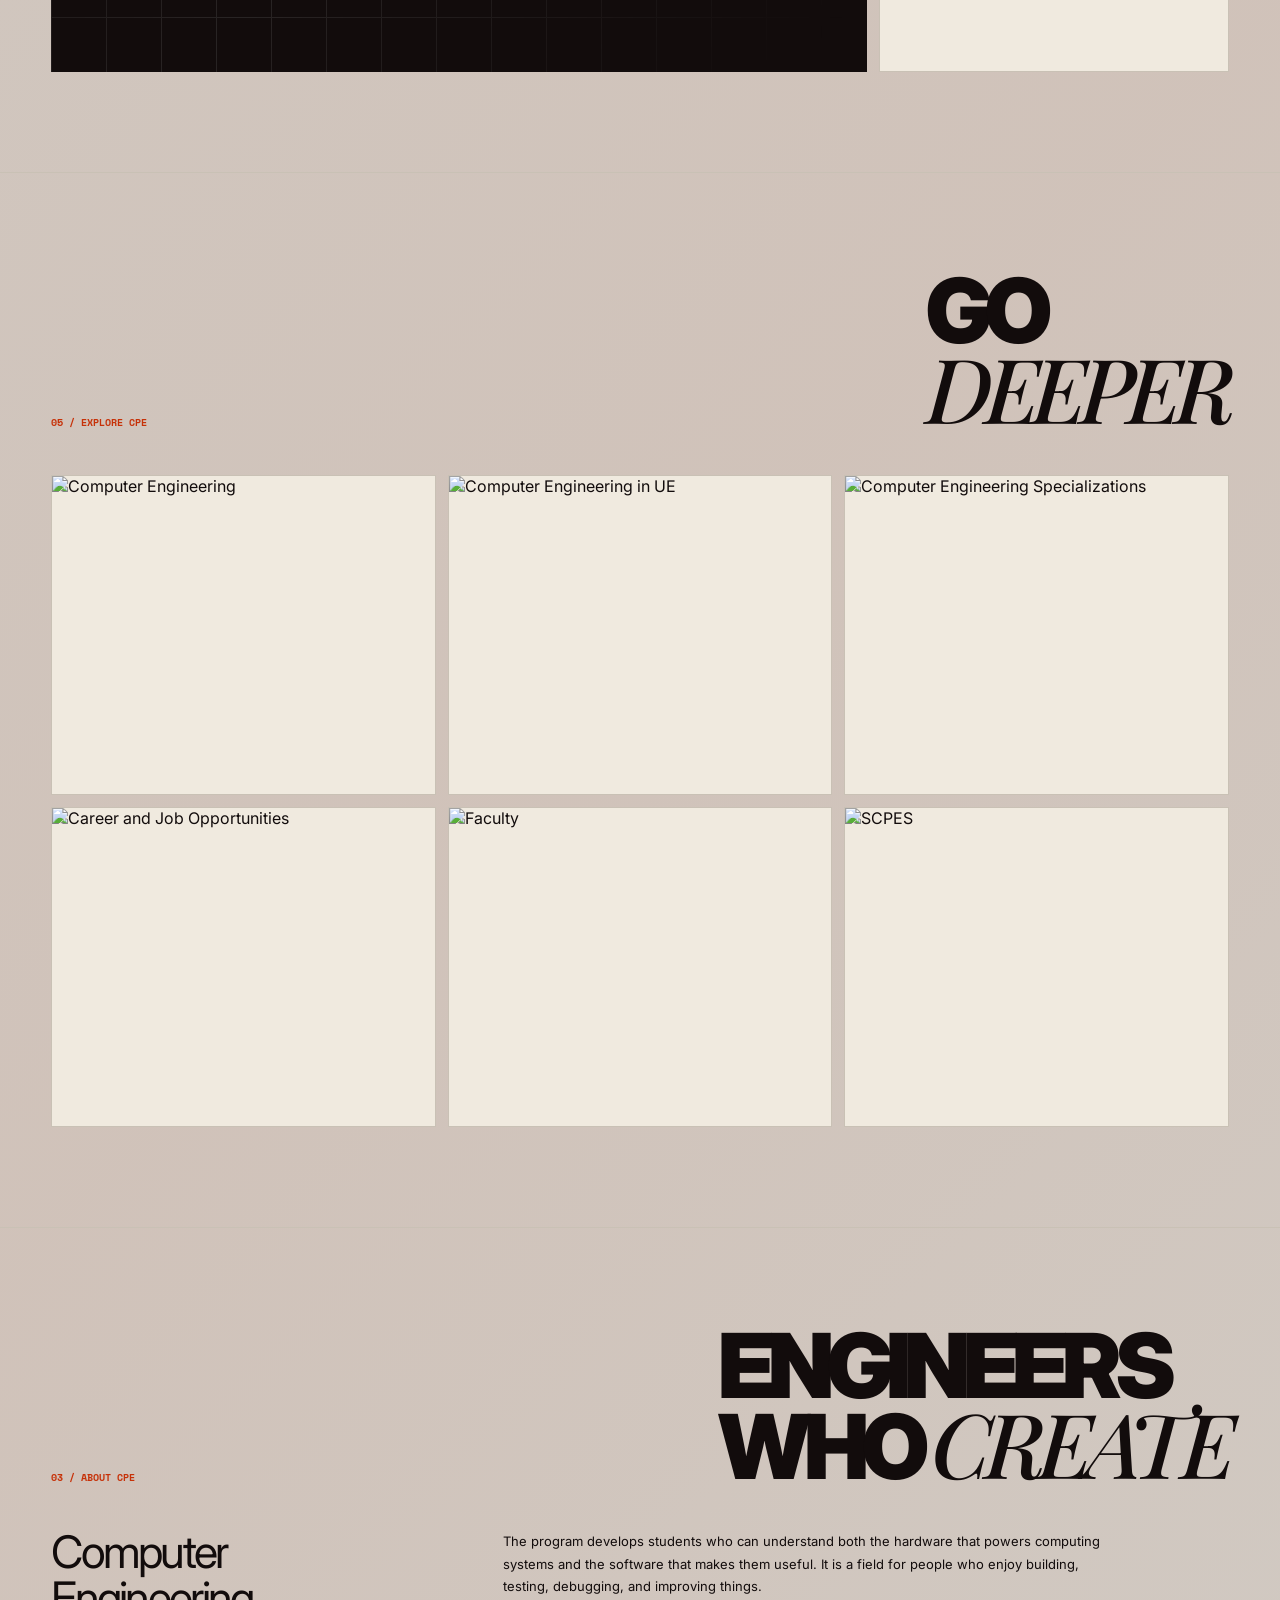
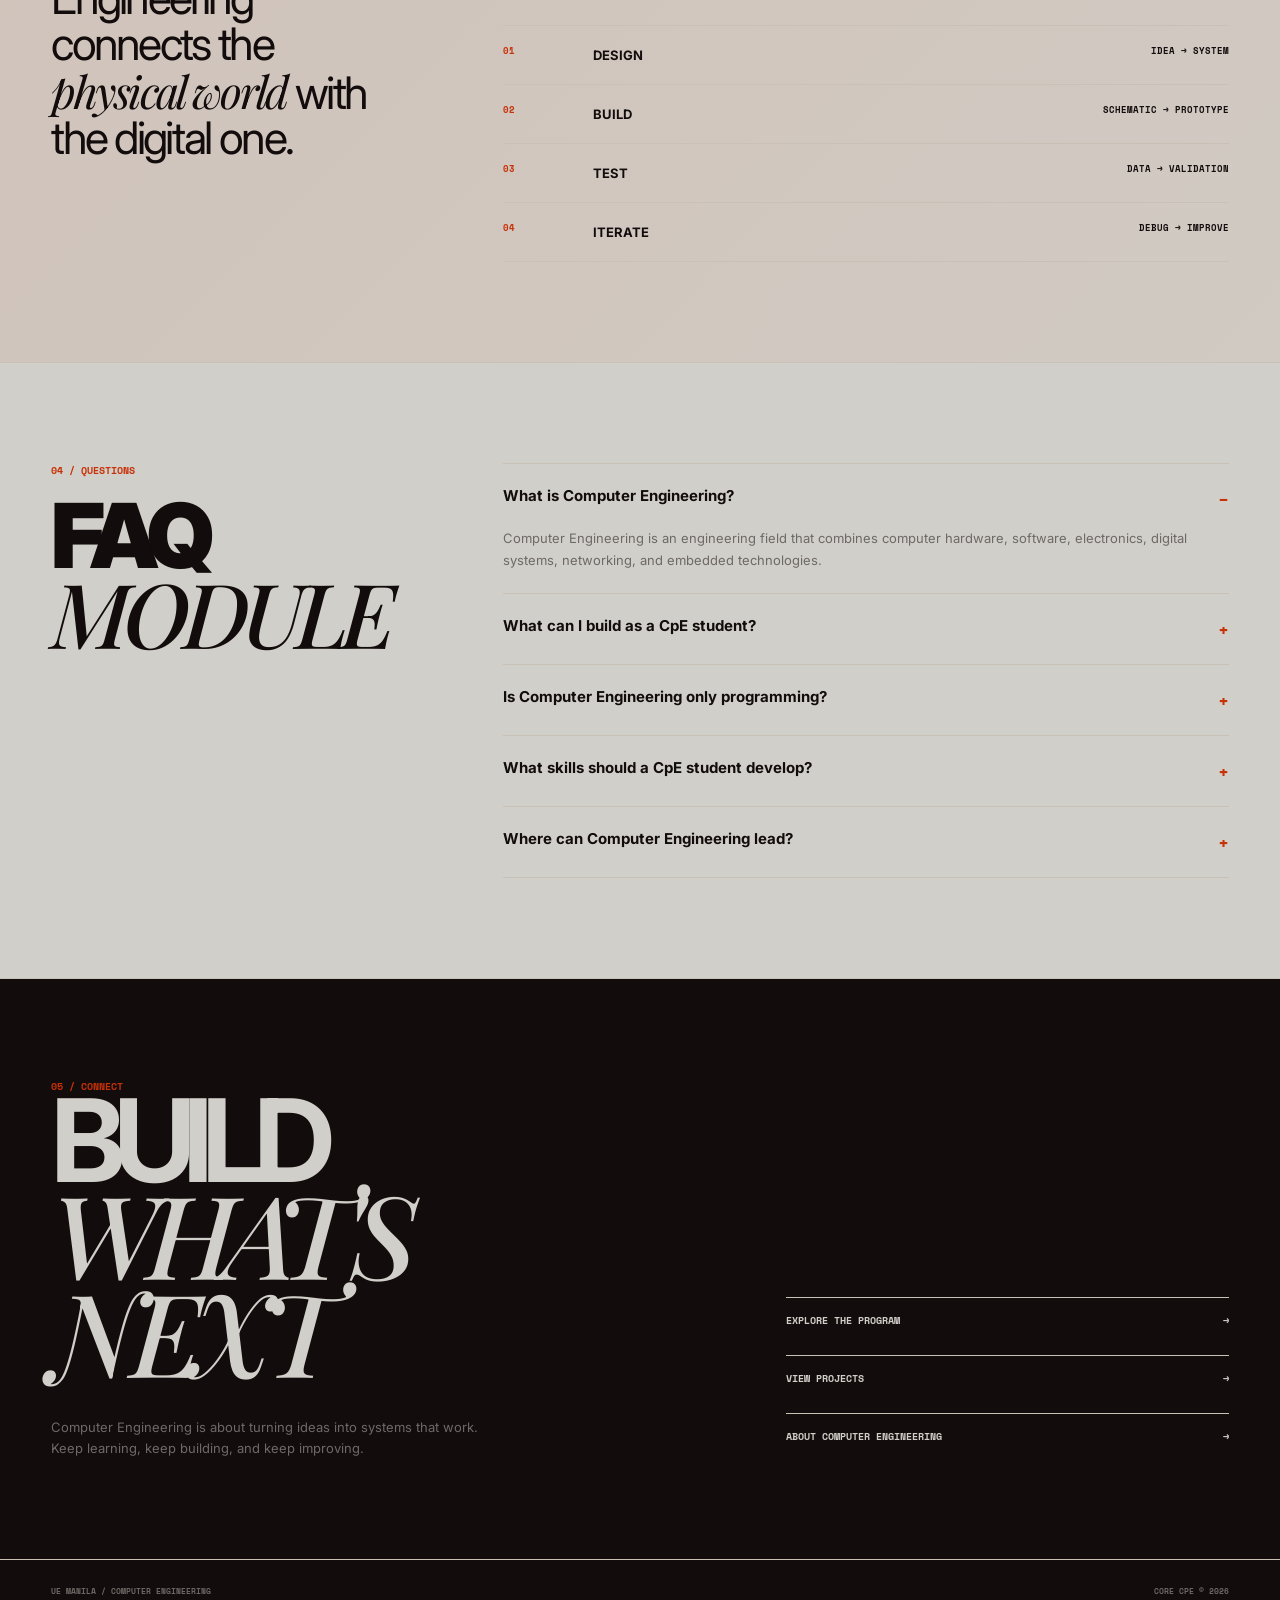
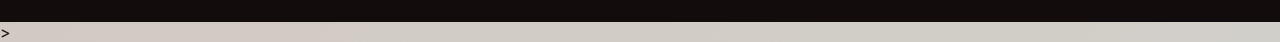
==== commit ccfdcfd1: "Added new pages" ====
--- a/index.html
+++ b/index.html
@@ -153,6 +153,12 @@
                     </a>
                 </li>
 
+                <li>
+                    <a href="#explore-pages">
+                        GO DEEPER
+                    </a>
+                </li>
+
             </ul>
 
             <div class="nav-right">
@@ -999,4 +1005,4 @@
 <script src="index.js"></script>
 
 </body>
-</html>+</html>>
--- a/index.css
+++ b/index.css
@@ -3,36 +3,27 @@
 ========================================================= */
 
 :root {
-
-    --paper: #fffcf3;
-    --soft: #e8e3d8;
+    --paper: #d1cfc9;
+    --soft: #d1cfc9;
     --ink: #120c0c;
     --muted: #6e6966;
     --orange: #c63108;
     --orange2: #d59945;
     --line: #c9c1b5;
     --card: #f0eadf;
-
-    --white: #fff;
-
-    --nav-bg: rgba(255, 252, 243, .94);
-}
-
-
-/* =========================================================
-   DARK MODE
-========================================================= */
+    --nav-bg: rgba(209, 207, 201, .94);
+}
 
 html[data-theme="dark"] {
 
     --paper: #0f1a2b;
-    --soft: #16243a;
-    --ink: #f8f2e8;
+    --soft: #0f1a2b;
+    --ink: #d1cfc9;
     --muted: #a8b3c4;
     --orange: #d45b32;
     --orange2: #d59945;
     --line: #314158;
-    --card: #17253a;
+    --card: #0f1a2b;
 
     --nav-bg: rgba(15, 26, 43, .94);
 }
@@ -55,6 +46,7 @@
 body {
 
     background: var(--paper);
+    background-image: linear-gradient(135deg, var(--paper), color-mix(in srgb, var(--orange) 8%, var(--paper)) 58%, var(--paper));
     color: var(--ink);
 
     font-family:
@@ -92,7 +84,7 @@
 
     z-index: 9999;
 
-    background: #fffcf3;
+    background: #d1cfc9;
 
     overflow: hidden;
 
@@ -251,7 +243,7 @@
 
     border-radius: 50%;
 
-    background: #fffcf3;
+    background: #d1cfc9;
 
     left: 50%;
 
@@ -279,7 +271,7 @@
 
 html[data-intro-theme="dark"] .intro-label,
 html[data-intro-theme="dark"] .intro-code {
-    color: #fffcf3;
+    color: #d1cfc9;
 }
 
 
@@ -360,7 +352,7 @@
 ========================================================= */
 
 html[data-intro-theme="dark"] #sharedTitle {
-    color: #fffcf3;
+    color: #d1cfc9;
 }
 
 
@@ -1608,7 +1600,7 @@
     background:
         var(--ink);
 
-    color: #0f1a2b;
+    color: var(--paper);
 
     padding:
         100px 0;
@@ -1645,7 +1637,7 @@
 
 .contact-copy {
 
-    color: #aaa;
+    color: var(--muted);
 
     font-size: 13px;
 
@@ -1668,7 +1660,7 @@
 .contact-link {
 
     border-top:
-        1px solid #444;
+        1px solid var(--line);
 
     padding:
         15px 0;
@@ -1698,10 +1690,10 @@
     background:
         var(--ink);
 
-    color: #fff;
+    color: var(--paper);
 
     border-top:
-        1px solid #444;
+        1px solid var(--line);
 }
 
 .footer-inner {
@@ -1724,7 +1716,7 @@
         "Space Mono",
         monospace;
 
-    color: #888;
+    color: var(--muted);
 }
 
 
@@ -2153,7 +2145,7 @@
 }
 
 html[data-theme="dark"] .cursor-trail-dot {
-    background: #fffcf3;
+    background: #d1cfc9;
 }
 
 @media (pointer: coarse), (prefers-reduced-motion: reduce) {
@@ -2459,7 +2451,7 @@
     color: var(--orange);
 }
 html[data-theme="light"] #faq {
-    background: #fffcf3;
+    background: #d1cfc9;
     color: #120c0c;
 }
 html[data-theme="light"] #faq summary,
@@ -2535,7 +2527,7 @@
     position: absolute;
     inset: 0;
     z-index: 3;
-    color: #fffcf3;
+    color: #d1cfc9;
     background: linear-gradient(to top, rgba(15,26,43,.78), rgba(15,26,43,.04) 65%);
     opacity: 0;
     transition: opacity .35s ease .22s;
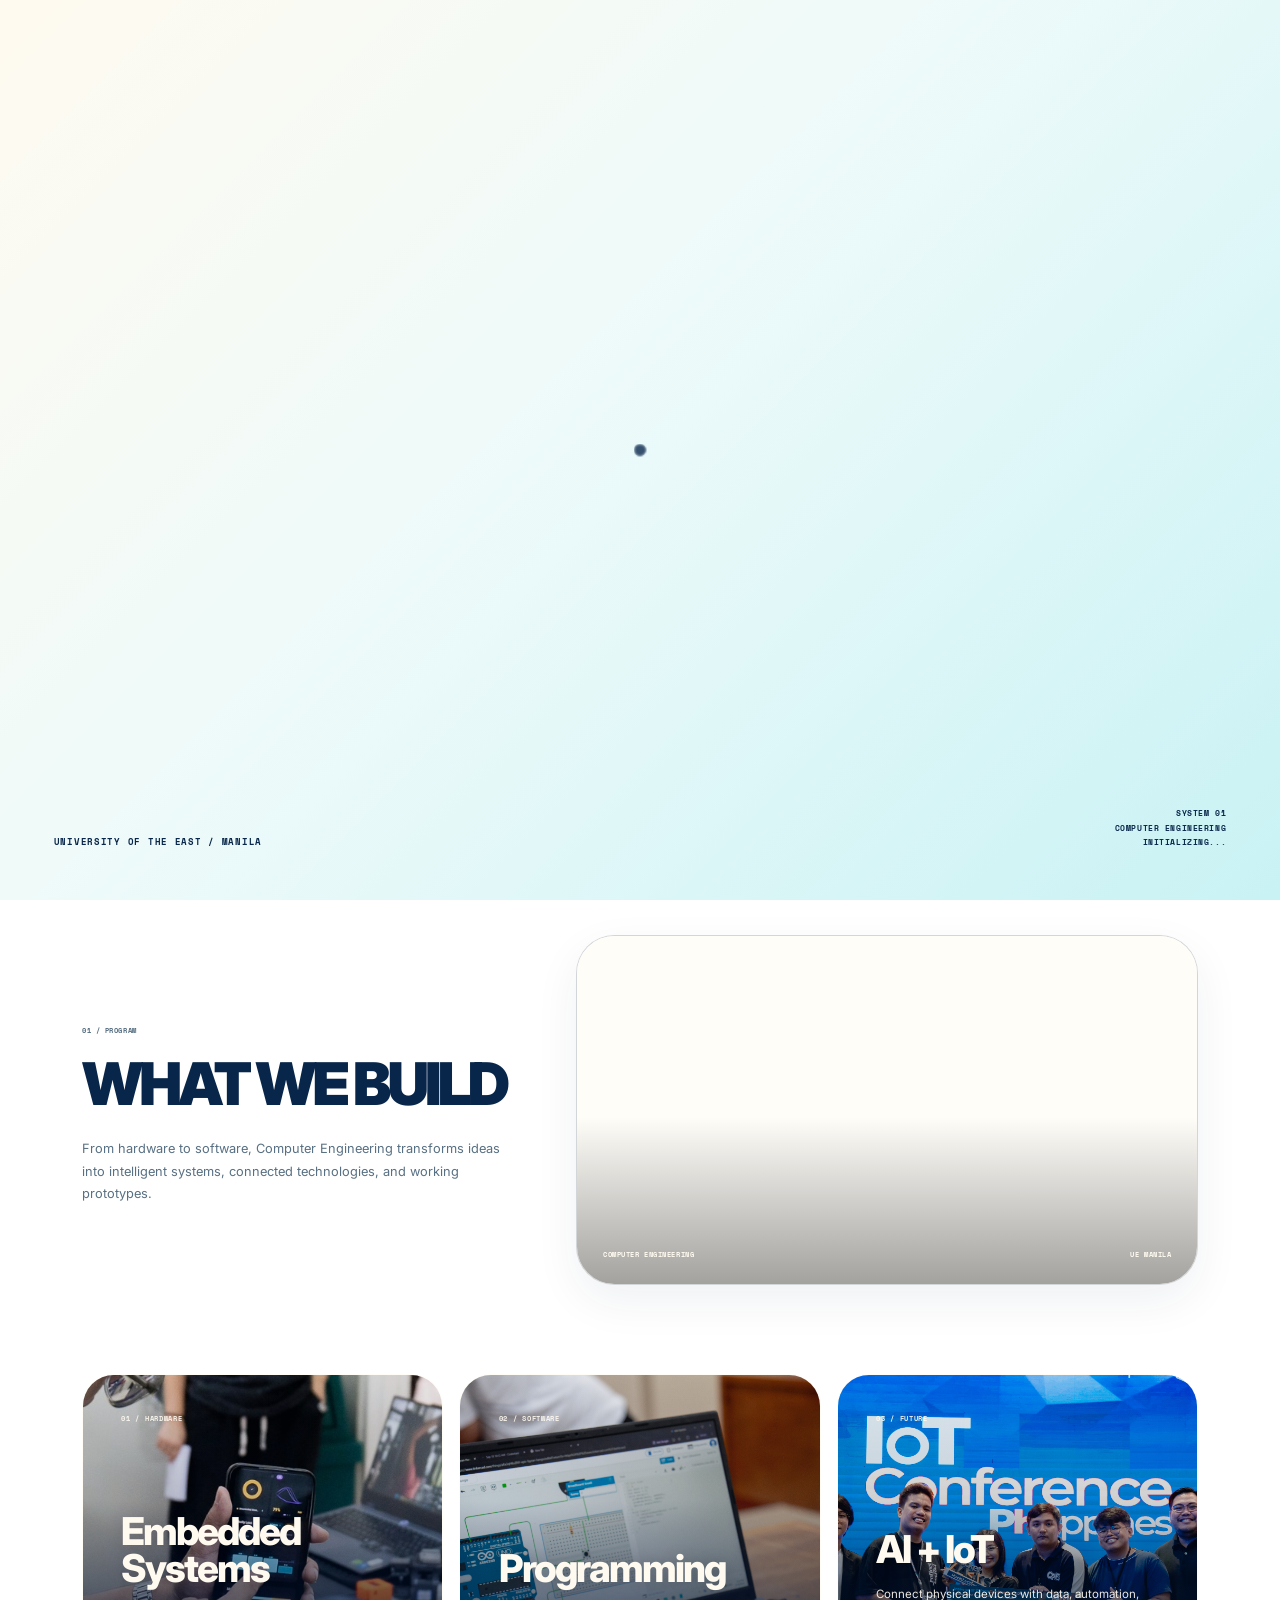
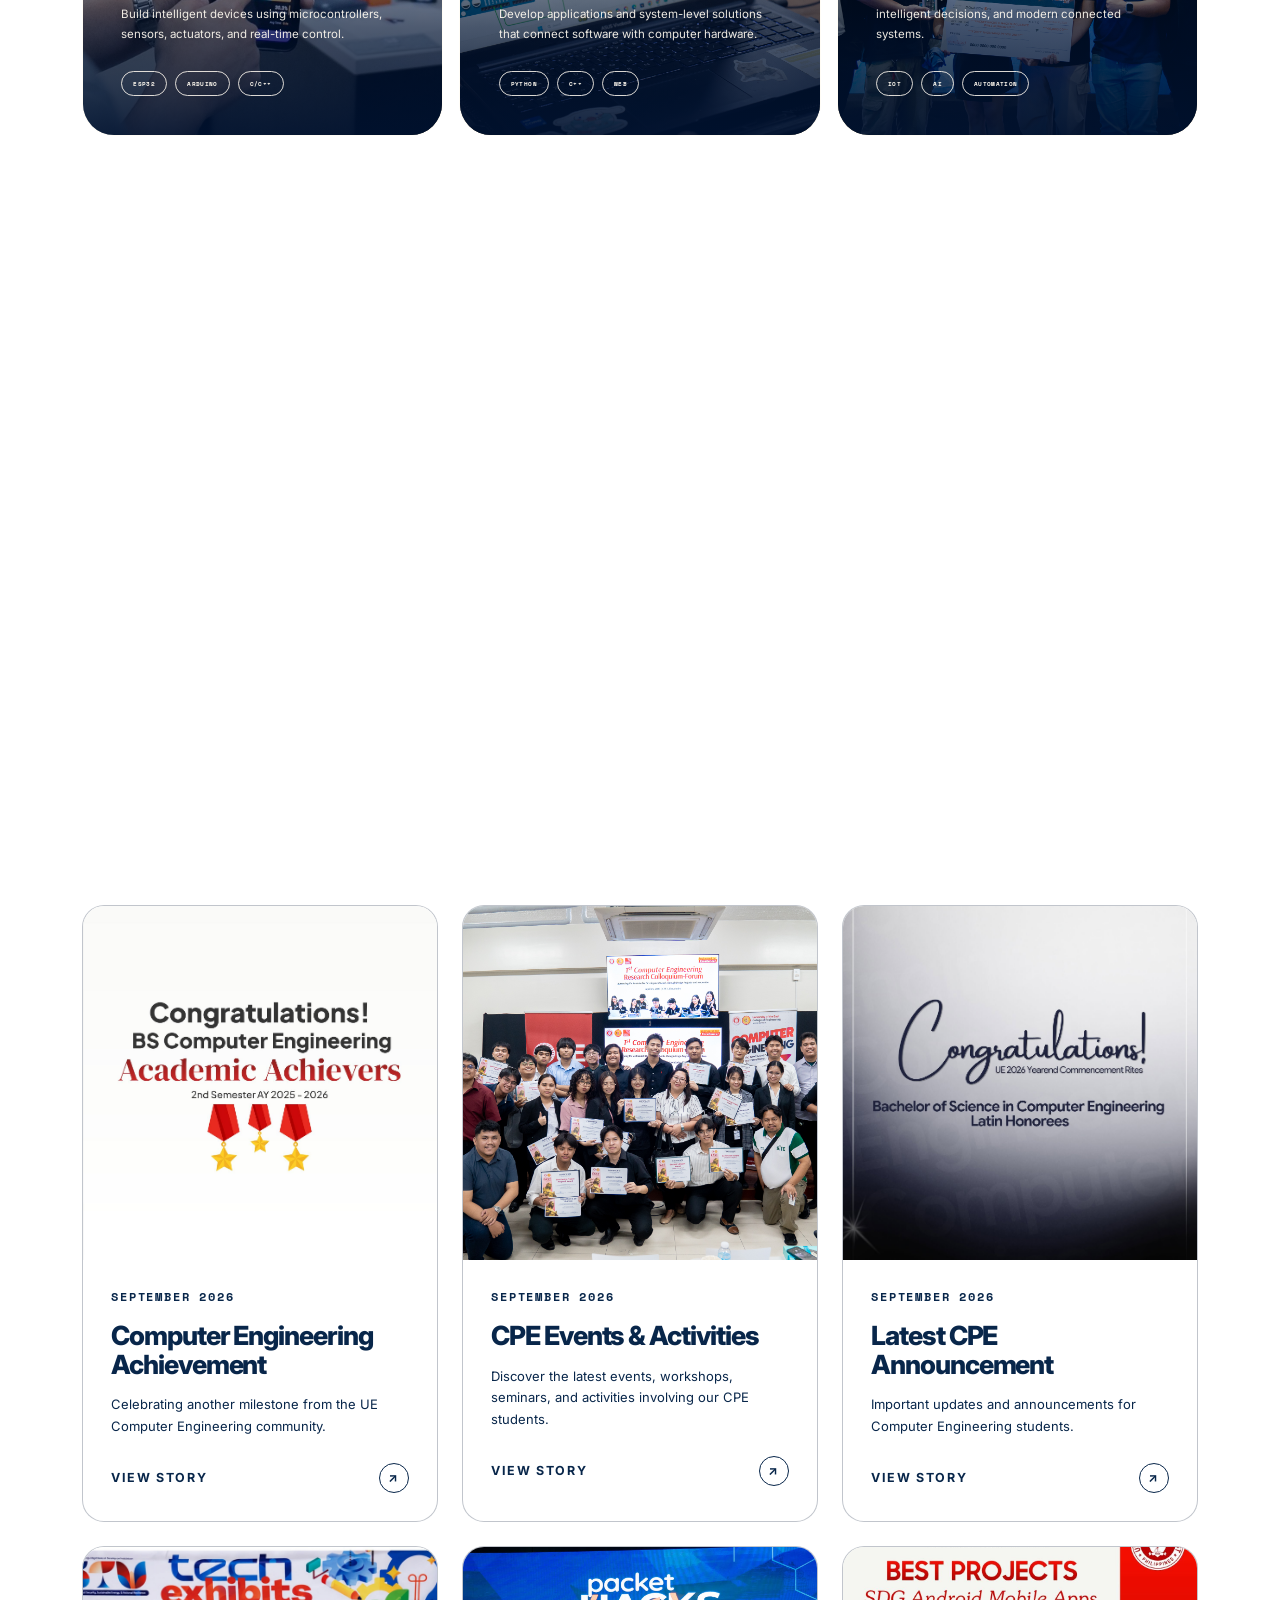
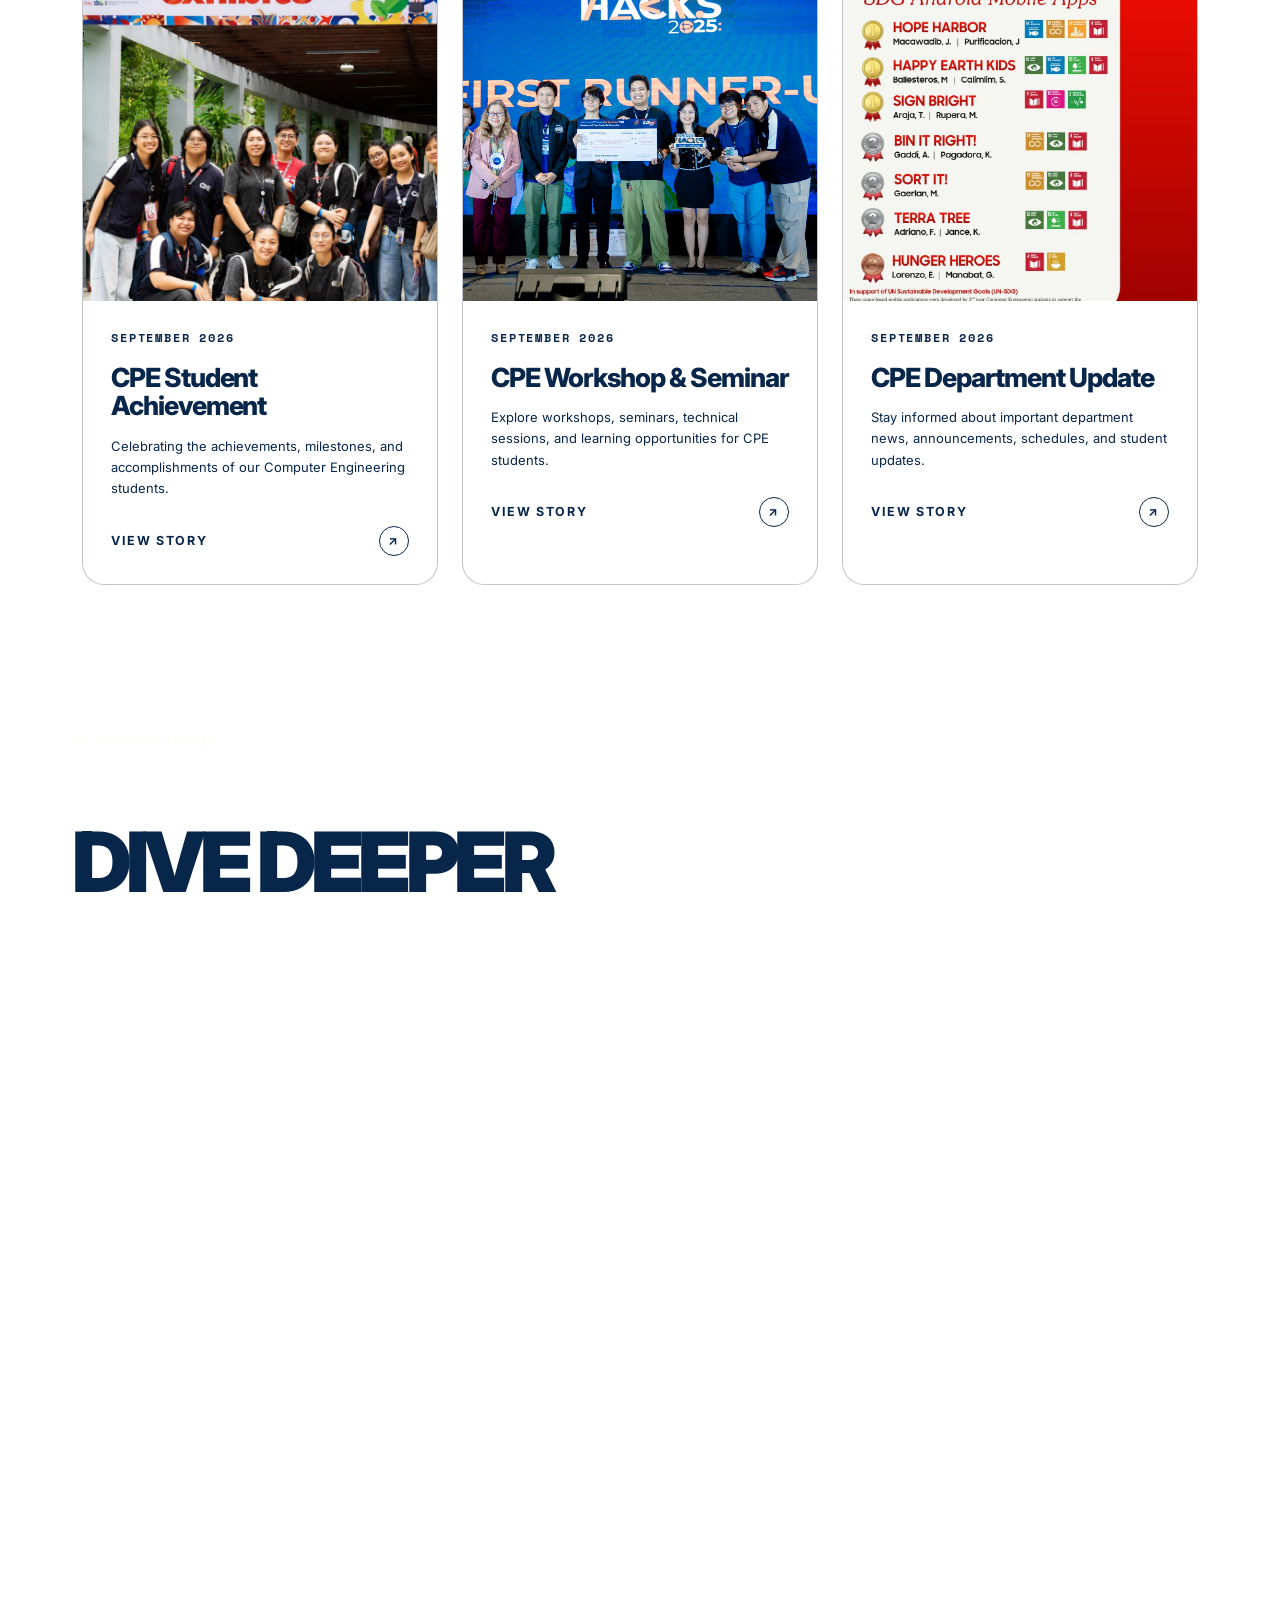
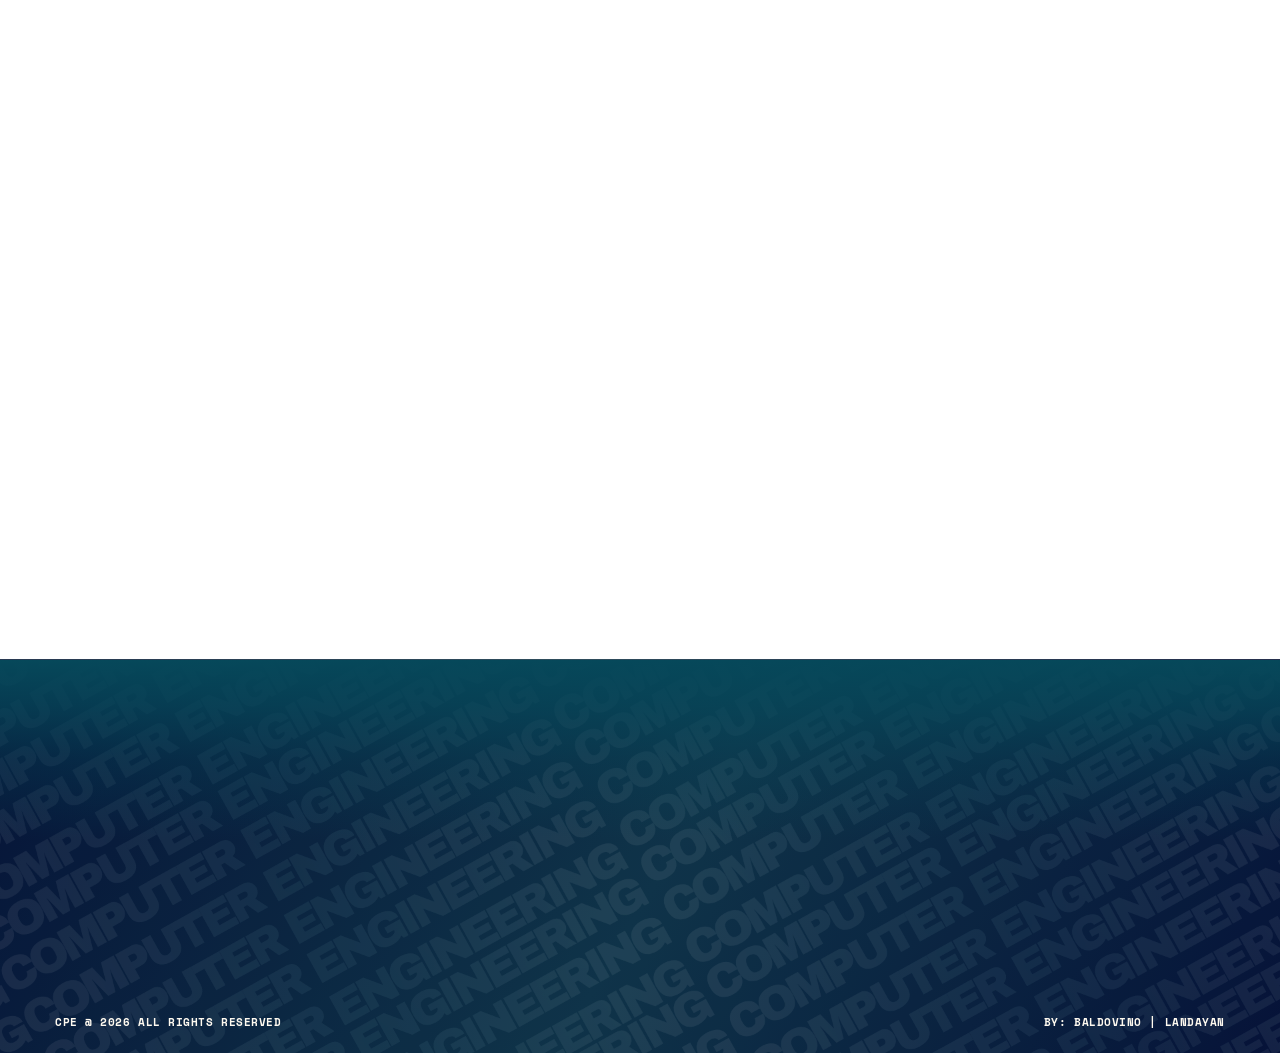
==== commit 27657ebd: "updated design. updated format and design to. index andfaculty." ====
--- a/index.html
+++ b/index.html
@@ -1,1008 +1,3370 @@
 <!DOCTYPE html>
-<html lang="en">
+<html lang="en" data-theme="light">
 
 <head>
+
     <meta charset="UTF-8">
-    <meta name="viewport" content="width=device-width, initial-scale=1.0">
-
-    <title>UE Manila — Computer Engineering</title>
-
-    <link rel="preconnect" href="https://fonts.googleapis.com">
-    <link rel="preconnect" href="https://fonts.gstatic.com" crossorigin>
+
+    <meta
+        name="viewport"
+        content="width=device-width, initial-scale=1.0"
+    >
+
+    <title>
+        UE Manila — Computer Engineering
+    </title>
+
+
+    <!-- =====================================================
+         GOOGLE FONTS
+    ====================================================== -->
+
+    <link
+        rel="preconnect"
+        href="https://fonts.googleapis.com"
+    >
+
+    <link
+        rel="preconnect"
+        href="https://fonts.gstatic.com"
+        crossorigin
+    >
 
     <link
         href="https://fonts.googleapis.com/css2?family=Inter:wght@400;500;600;700;800;900&family=Press+Start+2P&family=Space+Mono:wght@400;700&family=Playfair+Display:ital,wght@0,500;1,500&display=swap"
         rel="stylesheet"
     >
 
-    <link rel="stylesheet" href="index.css">
+    <link
+    rel="stylesheet"
+    href="https://cdnjs.cloudflare.com/ajax/libs/font-awesome/6.5.2/css/all.min.css"
+>
+
+    <!-- =====================================================
+         CSS
+    ====================================================== -->
+
+    <!-- Bootstrap CSS -->
+    <link
+        href="https://cdn.jsdelivr.net/npm/bootstrap@5.3.8/dist/css/bootstrap.min.css"
+        rel="stylesheet"
+    >
+
+    <link
+        rel="stylesheet"
+        href="index.css"
+    >
+
 </head>
 
+
 <body>
+
+
+    <!-- =====================================================
+         INTRO
+    ====================================================== -->
+
+    <div id="intro">
+
+        <div class="intro-sheet">
+
+            <div class="intro-video-wrap">
+
+                <video
+                    id="introVideo"
+                    class="intro-video"
+                    autoplay
+                    muted
+                    playsinline
+                    preload="auto"
+                >
+
+                    <source
+                        id="introVideoSource"
+                        src="assets/light.mp4"
+                        type="video/mp4"
+                    >
+
+                </video>
+
+            </div>
+
+
+            <div class="intro-label">
+
+                UNIVERSITY OF THE EAST / MANILA
+
+            </div>
+
+
+            <div class="intro-code">
+
+                SYSTEM 01<br>
+
+                COMPUTER ENGINEERING<br>
+
+                INITIALIZING...
+
+            </div>
+
+        </div>
+
+
+        <div class="intro-wipe"></div>
+
+    </div>
+
+
+    <!-- =====================================================
+         SHARED COMPUTER ENGINEERING TITLE
+
+         IMPORTANT:
+         This remains ONE title.
+
+         JavaScript moves this same element from the intro
+         into the hero so there will not be a duplicate title.
+    ====================================================== -->
+
+    <div
+        id="sharedTitle"
+        class="intro-position"
+        aria-hidden="true"
+    >
+
+        <span class="computer">
+
+            COMPUTER
+
+        </span>
+
+        <span class="engineering">
+
+            ENGINEERING
+
+        </span>
+
+    </div>
+
+
+    <!-- =====================================================
+         WEBSITE
+    ====================================================== -->
+
+    <div id="site">
+
+
+        <!-- =================================================
+             TOP BANNER
+        ================================================== -->
+
+        <div class="topbar">
+
+            <div class="live">
+
+                <span class="dot"></span>
+
+                UE MANILA / CPE DEPARTMENT
+
+            </div>
+
+
+            <div class="right">
+
+                BS COMPUTER ENGINEERING
+
+                <span class="topbar-divider">
+                    /
+                </span>
+
+                SYSTEM STATUS: ONLINE
+
+            </div>
+
+        </div>
+
+
+        <!-- =================================================
+             NAVIGATION
+        ================================================== -->
+
+        <nav>
+
+            <div class="nav-inner">
+
+
+                <!-- LOGO -->
+
+                <a
+                    class="logo"
+                    href="#home"
+                >
+
+                    CpE
+
+                    <small>
+                        UE MANILA
+                    </small>
+
+                </a>
+
+
+                <!-- NAVIGATION LINKS -->
+
+                <ul class="nav-links">
+
+                    <li>
+
+                        <a href="#program">
+
+                            PROGRAM
+
+                        </a>
+
+                    </li>
+
+
+                    <li>
+
+                        <a href="#projects">
+
+                            PROJECTS
+
+                        </a>
+
+                    </li>
+
+
+                    <li>
+
+                        <a href="#about">
+
+                            ABOUT
+
+                        </a>
+
+                    </li>
+
+
+                    <li>
+
+                        <a href="#go-deeper">
+
+                            DIVE DEEPER
+
+                        </a>
+
+                    </li>
+
+
+                    <li>
+
+                        <a href="#faq">
+
+                            FAQ
+
+                        </a>
+
+                    </li>
+
+                </ul>
+
+
+                <!-- RIGHT NAVIGATION -->
+
+                <div class="nav-right">
+
+                    <div
+                        class="clock"
+                        id="clock"
+                    >
+
+                        MANILA 00:00:00
+
+                    </div>
+
+
+                    <button
+                        class="theme-toggle"
+                        id="themeToggle"
+                        type="button"
+                        aria-label="Switch color theme"
+                    >
+
+                        <span class="sun">
+                            ☀
+                        </span>
+
+                        <span class="moon">
+                            ☾
+                        </span>
+
+                    </button>
+
+
+                    <a
+                        class="cta"
+                        href="#go-deeper"
+                    >
+
+                        EXPLORE →
+
+                    </a>
+
+                </div>
+
+
+                <!-- MOBILE MENU BUTTON -->
+
+                <button
+                    class="menu-button"
+                    id="menuButton"
+                    type="button"
+                    aria-label="Open menu"
+                    aria-expanded="false"
+                >
+
+                    <span></span>
+                    <span></span>
+                    <span></span>
+
+                </button>
+
+            </div>
+
+        </nav>
+
+
+        <!-- =================================================
+             MOBILE NAVIGATION
+        ================================================== -->
+
+        <div
+            class="mobile-menu"
+            id="mobileMenu"
+        >
+
+            <a href="#program">
+                PROGRAM
+            </a>
+
+            <a href="#projects">
+                PROJECTS
+            </a>
+
+            <a href="#about">
+                ABOUT
+            </a>
+
+            <a href="#go-deeper">
+                DIVE DEEPER
+            </a>
+
+            <a href="#faq">
+                FAQ
+            </a>
+
+        </div>
+
+
+        <!-- =================================================
+             MAIN
+        ================================================== -->
+
+        <main id="home">
+
+
+            <!-- =================================================
+                 HERO
+
+                 CHANGES:
+                 - HELLO image removed
+                 - CPE logo replaces HELLO
+                 - cover.jpg remains the main hero photograph
+                 - shared COMPUTER ENGINEERING title retained
+            ================================================== -->
+
+            <section class="hero">
+
+
+                <!-- HERO BACKGROUND / FEATURE IMAGE -->
+
+                <div class="hero-photo">
+
+                    <img
+                        src="assets/cover.jpg"
+                        alt="Computer Engineering students"
+                    >
+
+                </div>
+
+
+                <!-- =================================================
+                     CPE LOGO
+
+                     Put your logo inside the assets folder.
+
+                     Recommended filename:
+                     cpe-logo.png
+
+                     If your actual filename is different,
+                     change only the src below.
+                ================================================== -->
+
+                <div
+                    class="cpe-logo-stage"
+                    aria-hidden="true"
+                >
+
+                    <img
+                        class="hero-cpe-logo"
+                        src="assets/cpelogo.png"
+                        alt=""
+                    >
+
+                </div>
+
+
+                <!-- HERO CONTENT -->
+
+                <div class="container hero-content">
+
+
+                    <!-- KICKER -->
+
+                    <div class="hero-kicker">
+
+                        <div class="kicker">
+
+                            <span></span>
+
+                            BUILDING HARDWARE & SOFTWARE
+
+                        </div>
+
+                    </div>
+
+
+                    <!--
+                        COMPUTER ENGINEERING lands here
+                        after the intro animation.
+
+                        DO NOT add another COMPUTER ENGINEERING
+                        heading here because #sharedTitle is moved
+                        into this target by index.js.
+                    -->
+
+                    <div
+                        id="heroTitleTarget"
+                        class="hero-title-target"
+                        aria-hidden="true"
+                    ></div>
+
+
+                    <!-- DESCRIPTION -->
+
+                    <div class="hero-desc reveal">
+
+                        <strong>
+                            UE / MANILA
+                        </strong>
+
+                        <p>
+                            A technology-driven program where electronics,
+                            computing, embedded systems, networks, and
+                            software meet. Learn to design systems that
+                            move from an idea to a working prototype.
+                        </p>
+
+                    </div>
+
+                </div>
+
+            </section>
+
+
+            <!-- =================================================
+                 PROGRAM
+            ================================================== -->
+
+            <section
+                class="section program-section"
+                id="program"
+            >
+
+                <div class="container">
+
+
+                    <!-- =================================================
+                         WHAT WE BUILD + ADVERTISEMENT VIDEO
+                    ================================================== -->
+
+                    <div class="program-showcase">
+
+
+                        <!-- LEFT SIDE -->
+
+                        <div class="program-heading reveal">
+
+                            <div class="section-label">
+
+                                01 / PROGRAM
+
+                            </div>
+
+
+                            <h2 class="section-title program-title">
+
+                                WHAT WE BUILD
+
+                            </h2>
+
+
+                            <p class="program-intro">
+
+                                From hardware to software, Computer Engineering
+                                transforms ideas into intelligent systems,
+                                connected technologies, and working prototypes.
+
+                            </p>
+
+                        </div>
+
+
+                        <!-- RIGHT SIDE — ADVERTISEMENT VIDEO -->
+
+                        <div class="program-video reveal">
+
+                            <video
+                                class="program-video-player"
+                                autoplay
+                                muted
+                                loop
+                                playsinline
+                                preload="metadata"
+                            >
+
+                                <source
+                                    src="assets/cpe-ad.mp4"
+                                    type="video/mp4"
+                                >
+
+                            </video>
+
+
+                            <div class="program-video-overlay">
+
+                                <div class="program-video-label">
+
+                                    <span>
+                                        COMPUTER ENGINEERING
+                                    </span>
+
+                                    <span>
+                                        UE MANILA
+                                    </span>
+
+                                </div>
+
+                            </div>
+
+                        </div>
+
+
+                    </div>
+
+
+                    <!-- =================================================
+                         THREE MAIN CPE AREAS
+                    ================================================== -->
+
+                    <div class="program-features">
+
+
+                        <!-- 01 — EMBEDDED SYSTEMS -->
+
+                        <article
+                            class="program-feature program-feature-light program-feature-embedded reveal"
+                        >
+
+                            <span class="program-feature-number">
+
+                                01 / HARDWARE
+
+                            </span>
+
+
+                            <div class="program-feature-content">
+
+                                <h3>
+
+                                    Embedded Systems
+
+                                </h3>
+
+
+                                <p>
+
+                                    Build intelligent devices using
+                                    microcontrollers, sensors, actuators,
+                                    and real-time control.
+
+                                </p>
+
+
+                                <div class="program-tags">
+
+                                    <span>ESP32</span>
+                                    <span>Arduino</span>
+                                    <span>C/C++</span>
+
+                                </div>
+
+                            </div>
+
+                        </article>
+
+
+                        <!-- 02 — PROGRAMMING -->
+
+                        <article
+                            class="program-feature program-feature-programming reveal"
+                        >
+
+                            <span class="program-feature-number">
+
+                                02 / SOFTWARE
+
+                            </span>
+
+
+                            <div class="program-feature-content">
+
+                                <h3>
+
+                                    Programming
+
+                                </h3>
+
+
+                                <p>
+
+                                    Develop applications and system-level
+                                    solutions that connect software with
+                                    computer hardware.
+
+                                </p>
+
+
+                                <div class="program-tags">
+
+                                    <span>Python</span>
+                                    <span>C++</span>
+                                    <span>Web</span>
+
+                                </div>
+
+                            </div>
+
+                        </article>
+
+
+                        <!-- 03 — AI + IOT -->
+
+                        <article
+                            class="program-feature program-feature-ai reveal"
+                        >
+
+                            <span class="program-feature-number">
+
+                                03 / FUTURE
+
+                            </span>
+
+
+                            <div class="program-feature-content">
+
+                                <h3>
+
+                                    AI + IoT
+
+                                </h3>
+
+
+                                <p>
+
+                                    Connect physical devices with data,
+                                    automation, intelligent decisions,
+                                    and modern connected systems.
+
+                                </p>
+
+
+                                <div class="program-tags">
+
+                                    <span>IoT</span>
+                                    <span>AI</span>
+                                    <span>Automation</span>
+
+                                </div>
+
+                            </div>
+
+                        </article>
+
+
+                    </div>
+
+
+                </div>
+
+            </section>
+
+
+            <!-- =================================================
+                 CPE ACHIEVEMENTS
+            ================================================== -->
+
+            <section
+                class="section achievements-section"
+                id="achievements"
+            >
+
+                <div class="container">
+
+
+                    <div class="program-showcase achievements-showcase">
+
+
+                        <!-- LEFT SIDE — ACHIEVEMENTS VIDEO -->
+
+                        <div class="program-video reveal">
+
+                            <video
+                                class="program-video-player"
+                                autoplay
+                                muted
+                                loop
+                                playsinline
+                                preload="metadata"
+                            >
+
+                                <source
+                                    src="assets/wocee final.mp4"
+                                    type="video/mp4"
+                                >
+
+                            </video>
+
+
+                            <div class="program-video-overlay">
+
+                                <div class="program-video-label">
+
+                                    <span>
+                                        COMPUTER ENGINEERING
+                                    </span>
+
+                                    <span>
+                                        UE MANILA
+                                    </span>
+
+                                </div>
+
+                            </div>
+
+                        </div>
+
+
+                        <!-- RIGHT SIDE — CAPTION -->
+
+                        <div class="program-heading achievements-heading reveal">
+
+                            <div class="section-label">
+
+                                02 / ACHIEVEMENTS
+
+                            </div>
+
+
+                            <h2 class="section-title program-title achievements-title">
+
+                                CPE ACHIEVEMENTS
+
+                            </h2>
+
+
+                            <p class="program-intro">
+
+                                Celebrating the milestones, innovations,
+                                competitions, projects, and accomplishments
+                                of the Computer Engineering community.
+
+                            </p>
+
+                        </div>
+
+
+                    </div>
+
+
+                </div>
+
+            </section>
+
+
+            <!-- =========================================================
+                 NEWS & ANNOUNCEMENTS
+            ========================================================= -->
+
+            <section
+                class="section news-section"
+                id="news"
+            >
+
+                <div class="container">
+
+
+                    <!-- SECTION HEADER -->
+
+                    <div class="news-header reveal">
+
+                        <div>
+
+                            <span class="section-label">
+
+                                03 / LATEST
+
+                            </span>
+
+
+                            <h2 class="news-title">
+
+                                NEWS &
+                                <br>
+                                ANNOUNCEMENTS
+
+                            </h2>
+
+                        </div>
+
+
+                        <p class="news-intro">
+
+                            Stay updated with the latest achievements,
+                            activities, events, and announcements from
+                            the Computer Engineering community.
+
+                        </p>
+
+                    </div>
+
+
+                    <!-- =================================================
+                         NEWS CARDS
+                    ================================================== -->
+
+                    <div class="row g-4 news-grid">
+
+
+                        <!-- NEWS CARD 01 -->
+
+                        <div class="col-lg-4 col-md-6">
+
+                            <article class="news-card reveal">
+
+                                <div class="news-card-image">
+
+                                    <img
+                                        src="assets/cpe1.jpg"
+                                        alt="Computer Engineering Achievement"
+                                    >
+
+                                </div>
+
+
+                                <div class="news-card-body">
+
+                                    <span class="news-date">
+
+                                        SEPTEMBER 2026
+
+                                    </span>
+
+
+                                    <h3>
+
+                                        Computer Engineering
+                                        Achievement
+
+                                    </h3>
+
+
+                                    <p>
+
+                                        Celebrating another milestone
+                                        from the UE Computer Engineering
+                                        community.
+
+                                    </p>
+
+
+                                    <button
+                                        class="news-read-more"
+                                        type="button"
+                                        data-bs-toggle="modal"
+                                        data-bs-target="#newsModal01"
+                                    >
+
+                                        VIEW STORY
+
+                                        <span>↗</span>
+
+                                    </button>
+
+                                </div>
+
+                            </article>
+
+                        </div>
+
+
+                        <!-- NEWS CARD 02 -->
+
+                        <div class="col-lg-4 col-md-6">
+
+                            <article class="news-card reveal">
+
+                                <div class="news-card-image">
+
+                                    <img
+                                        src="assets/colo1.jpg"
+                                        alt="Computer Engineering Events and Activities"
+                                    >
+
+                                </div>
+
+
+                                <div class="news-card-body">
+
+                                    <span class="news-date">
+
+                                        SEPTEMBER 2026
+
+                                    </span>
+
+
+                                    <h3>
+
+                                        CPE Events &
+                                        Activities
+
+                                    </h3>
+
+
+                                    <p>
+
+                                        Discover the latest events,
+                                        workshops, seminars, and activities
+                                        involving our CPE students.
+
+                                    </p>
+
+
+                                    <button
+                                        class="news-read-more"
+                                        type="button"
+                                        data-bs-toggle="modal"
+                                        data-bs-target="#newsModal02"
+                                    >
+
+                                        VIEW STORY
+
+                                        <span>↗</span>
+
+                                    </button>
+
+                                </div>
+
+                            </article>
+
+                        </div>
+
+
+                        <!-- NEWS CARD 03 -->
+
+                        <div class="col-lg-4 col-md-6">
+
+                            <article class="news-card reveal">
+
+                                <div class="news-card-image">
+
+                                    <img
+                                        src="assets/grad1.jpg"
+                                        alt="Computer Engineering Announcement"
+                                    >
+
+                                </div>
+
+
+                                <div class="news-card-body">
+
+                                    <span class="news-date">
+
+                                        SEPTEMBER 2026
+
+                                    </span>
+
+
+                                    <h3>
+
+                                        Latest CPE
+                                        Announcement
+
+                                    </h3>
+
+
+                                    <p>
+
+                                        Important updates and announcements
+                                        for Computer Engineering students.
+
+                                    </p>
+
+
+                                    <button
+                                        class="news-read-more"
+                                        type="button"
+                                        data-bs-toggle="modal"
+                                        data-bs-target="#newsModal03"
+                                    >
+
+                                        VIEW STORY
+
+                                        <span>↗</span>
+
+                                    </button>
+
+                                </div>
+
+                            </article>
+
+                        </div>
+
+
+                        <!-- NEWS CARD 04 -->
+
+                        <div class="col-lg-4 col-md-6">
+
+                            <article class="news-card reveal">
+
+                                <div class="news-card-image">
+
+                                    <img
+                                        src="assets/rstw1.jpg"
+                                        alt="CPE Student Achievement"
+                                    >
+
+                                </div>
+
+
+                                <div class="news-card-body">
+
+                                    <span class="news-date">
+
+                                        SEPTEMBER 2026
+
+                                    </span>
+
+
+                                    <h3>
+
+                                        CPE Student
+                                        Achievement
+
+                                    </h3>
+
+
+                                    <p>
+
+                                        Celebrating the achievements,
+                                        milestones, and accomplishments
+                                        of our Computer Engineering students.
+
+                                    </p>
+
+
+                                    <button
+                                        class="news-read-more"
+                                        type="button"
+                                        data-bs-toggle="modal"
+                                        data-bs-target="#newsModal04"
+                                    >
+
+                                        VIEW STORY
+
+                                        <span>↗</span>
+
+                                    </button>
+
+                                </div>
+
+                            </article>
+
+                        </div>
+                                                <!-- =========================
+                             NEWS CARD 05
+                        ========================== -->
+
+                        <div class="col-lg-4 col-md-6">
+
+                            <article class="news-card reveal">
+
+                                <div class="news-card-image">
+
+                                    <img
+                                        src="assets/iot1.jpg"
+                                        alt="Computer Engineering Workshop"
+                                    >
+
+                                </div>
+
+
+                                <div class="news-card-body">
+
+                                    <span class="news-date">
+                                        SEPTEMBER 2026
+                                    </span>
+
+
+                                    <h3>
+                                        CPE Workshop &
+                                        Seminar
+                                    </h3>
+
+
+                                    <p>
+                                        Explore workshops, seminars,
+                                        technical sessions, and learning
+                                        opportunities for CPE students.
+                                    </p>
+
+
+                                    <button
+                                        class="news-read-more"
+                                        type="button"
+                                        data-bs-toggle="modal"
+                                        data-bs-target="#newsModal05"
+                                    >
+
+                                        VIEW STORY
+
+                                        <span>↗</span>
+
+                                    </button>
+
+                                </div>
+
+                            </article>
+
+                        </div>
+
+
+                        <!-- =========================
+                             NEWS CARD 06
+                        ========================== -->
+
+                        <div class="col-lg-4 col-md-6">
+
+                            <article class="news-card reveal">
+
+                                <div class="news-card-image">
+
+                                    <img
+                                        src="assets/proj1.jpg"
+                                        alt="CPE Department Update"
+                                    >
+
+                                </div>
+
+
+                                <div class="news-card-body">
+
+                                    <span class="news-date">
+                                        SEPTEMBER 2026
+                                    </span>
+
+
+                                    <h3>
+                                        CPE Department
+                                        Update
+                                    </h3>
+
+
+                                    <p>
+                                        Stay informed about important
+                                        department news, announcements,
+                                        schedules, and student updates.
+                                    </p>
+
+
+                                    <button
+                                        class="news-read-more"
+                                        type="button"
+                                        data-bs-toggle="modal"
+                                        data-bs-target="#newsModal06"
+                                    >
+
+                                        VIEW STORY
+
+                                        <span>↗</span>
+
+                                    </button>
+
+                                </div>
+
+                            </article>
+
+                        </div>
+
+                    </div>
+
+            </section>
+
+
+
+            <!-- =====================================================
+                 GO DEEPER / EXPLORE FURTHER
+            ====================================================== -->
+
+            <section
+                class="go-deeper-section"
+                id="go-deeper"
+            >
+
+                <div class="go-deeper-label">
+                    04 / EXPLORE FURTHER
+                </div>
+
+
+                <!-- TITLE -->
+
+                <div class="go-deeper-heading">
+
+                    <span>
+                        DIVE DEEPER
+                    </span>
+
+                </div>
+
+
+                <!-- CARDS -->
+
+                <div class="deeper-grid">
+
+
+                   
+
+                    <!-- 01 -->
+
+                    <a
+                        href="ue-program.html"
+                        class="deeper-card"
+                    >
+
+                        <span class="deeper-number">
+                            01
+                        </span>
+
+
+                        <div class="deeper-card-content">
+
+                            <h3>
+                                Computer Engineering in UE
+                            </h3>
+
+                            <p>
+                                Explore the learning experience, technical skills,
+                                projects, and engineering environment.
+                            </p>
+
+                        </div>
+
+
+                        <span class="deeper-arrow">
+                            →
+                        </span>
+
+                    </a>
+
+
+                    <!-- 02 -->
+
+                    <a
+                        href="specializations.html"
+                        class="deeper-card"
+                    >
+
+                        <span class="deeper-number">
+                            02
+                        </span>
+
+
+                        <div class="deeper-card-content">
+
+                            <h3>
+                                Specialization
+                            </h3>
+
+                            <p>
+                                Explore embedded systems, IoT, computer networks,
+                                cybersecurity, AI, robotics, data, and more.
+                            </p>
+
+                        </div>
+
+
+                        <span class="deeper-arrow">
+                            →
+                        </span>
+
+                    </a>
+
+
+                    <!-- 03 -->
+
+                    <a
+                        href="careers.html"
+                        class="deeper-card"
+                    >
+
+                        <span class="deeper-number">
+                            03
+                        </span>
+
+
+                        <div class="deeper-card-content">
+
+                            <h3>
+                                Career &amp; Job Opportunities
+                            </h3>
+
+                            <p>
+                                Discover career paths and professional opportunities
+                                available to Computer Engineering graduates.
+                            </p>
+
+                        </div>
+
+
+                        <span class="deeper-arrow">
+                            →
+                        </span>
+
+                    </a>
+
+
+                    <!-- 04 -->
+
+                    <a
+                        href="faculty.html"
+                        class="deeper-card"
+                    >
+
+                        <span class="deeper-number">
+                            04
+                        </span>
+
+
+                        <div class="deeper-card-content">
+
+                            <h3>
+                                Faculty
+                            </h3>
+
+                            <p>
+                                Meet the faculty members who guide, teach, and support
+                                Computer Engineering students.
+                            </p>
+
+                        </div>
+
+
+                        <span class="deeper-arrow">
+                            →
+                        </span>
+
+                    </a>
+
+
+                    <!-- 05 -->
+
+                    <a
+                        href="scpes.html"
+                        class="deeper-card"
+                    >
+
+                        <span class="deeper-number">
+                            05
+                        </span>
+
+
+                        <div class="deeper-card-content">
+
+                            <h3>
+                                SCPES
+                            </h3>
+
+                            <p>
+                                Discover the organization, officers, activities,
+                                events, and student involvement.
+                            </p>
+
+                        </div>
+
+
+                        <span class="deeper-arrow">
+                            →
+                        </span>
+
+                    </a>
+
+                </div>
+
+            </section>
+
+
+            <!-- =================================================
+                 FAQ
+            ================================================== -->
+
+            <section
+                class="section faq-section"
+                id="faq"
+            >
+
+                <div class="container faq">
+
+
+                    <div class="reveal">
+
+                        <div class="section-label">
+                            05 / QUESTIONS
+                        </div>
+
+
+                        <h2 class="section-title faq-title">
+
+                            FAQ<br>
+
+                            <em>
+                                MODULE
+                            </em>
+
+                        </h2>
+
+                    </div>
+
+
+                    <div class="faq-list reveal">
+
+
+                        <details open>
+
+                            <summary>
+                                What is Computer Engineering?
+                            </summary>
+
+
+                            <p>
+                                Computer Engineering is an engineering
+                                field that combines computer hardware,
+                                software, electronics, digital systems,
+                                networking, and embedded technologies.
+                            </p>
+
+                        </details>
+
+
+                        <details>
+
+                            <summary>
+                                What can I build as a CpE student?
+                            </summary>
+
+
+                            <p>
+                                You can work on embedded devices,
+                                IoT systems, automation, robotics,
+                                networking projects, software,
+                                digital systems, and other
+                                hardware-software solutions.
+                            </p>
+
+                        </details>
+
+
+                        <details>
+
+                            <summary>
+                                Is Computer Engineering only programming?
+                            </summary>
+
+
+                            <p>
+                                No. Programming is one part of the field.
+                                Computer Engineering also involves
+                                electronics, digital logic, computer
+                                architecture, hardware, networking,
+                                embedded systems, and system integration.
+                            </p>
+
+                        </details>
+
+
+                        <details>
+
+                            <summary>
+                                What skills should a CpE student develop?
+                            </summary>
+
+
+                            <p>
+                                Problem solving, programming,
+                                electronics, debugging, technical
+                                documentation, system design,
+                                teamwork, and hands-on prototyping
+                                are all valuable skills.
+                            </p>
+
+                        </details>
+
+
+                        <details>
+
+                            <summary>
+                                Where can Computer Engineering lead?
+                            </summary>
+
+
+                            <p>
+                                Possible directions include embedded
+                                systems, hardware engineering,
+                                software development, networking,
+                                automation, robotics, IoT,
+                                systems engineering, cybersecurity,
+                                and other technology roles.
+                            </p>
+
+                        </details>
+
+                    </div>
+
+                </div>
+
+            </section>
+
+
+     <!-- =========================================================
+     FINAL CPE / SOCIAL SECTION
+========================================================= -->
+
+<footer class="cpe-footer">
+
+    <!-- Repeated Computer Engineering PNG -->
+    <img
+        src="assets/footer.png"
+        alt=""
+        class="cpe-footer-pattern"
+        aria-hidden="true"
+    >
+
+
+    <!-- MAIN FOOTER CONTENT -->
+    <div class="cpe-footer-content">
+
+        <!-- LEFT SIDE -->
+        <div class="cpe-footer-brand">
+
+            <img
+                src="assets/cpelogo.png"
+                alt="CPE Logo"
+                class="cpe-footer-logo"
+            >
+
+            <div class="cpe-footer-divider"></div>
+
+            <div class="cpe-footer-name">
+
+                <span>
+                    University of the East - Manila
+                </span>
+
+                <strong>
+                    COMPUTER ENGINEERING
+                </strong>
+
+            </div>
+
+        </div>
+
+
+        <!-- RIGHT SIDE -->
+        <div class="cpe-footer-social">
+
+            <div class="cpe-footer-follow">
+                follow us!
+            </div>
+
+
+            <div class="cpe-footer-icons">
+
+                <!-- FACEBOOK -->
+                <a
+                    href="YOUR-FACEBOOK-LINK"
+                    target="_blank"
+                    rel="noopener noreferrer"
+                    class="cpe-social-link"
+                    aria-label="Facebook"
+                >
+                    <i class="fa-brands fa-facebook-f"></i>
+                </a>
+
+
+                <!-- INSTAGRAM -->
+                <a
+                    href="YOUR-INSTAGRAM-LINK"
+                    target="_blank"
+                    rel="noopener noreferrer"
+                    class="cpe-social-link"
+                    aria-label="Instagram"
+                >
+                    <i class="fa-brands fa-instagram"></i>
+                </a>
+
+
+                <!-- EMAIL -->
+                <a
+                    href="mailto:YOUR-EMAIL@example.com"
+                    class="cpe-social-link"
+                    aria-label="Email"
+                >
+                    <i class="fa-solid fa-envelope"></i>
+                </a>
+
+            </div>
+
+        </div>
+
+    </div>
+
+
+    <!-- BOTTOM -->
+    <div class="cpe-footer-bottom">
+
+        <span>
+            CPE @ 2026 ALL RIGHTS RESERVED
+        </span>
+
+        <span>
+            BY: BALDOVINO | LANDAYAN
+        </span>
+
+    </div>
+
+</footer>
+
+        </main>
+
+
+    </div>
+
+
+    <!-- =========================================================
+         NEWS MODAL 01
+    ========================================================= -->
+
+    <div
+        class="modal fade news-modal"
+        id="newsModal01"
+        tabindex="-1"
+        aria-labelledby="newsModal01Title"
+        aria-hidden="true"
+    >
+
+        <div class="modal-dialog modal-xl modal-dialog-centered modal-dialog-scrollable">
+
+            <div class="modal-content">
+
+
+                <!-- CLOSE BUTTON -->
+
+                <button
+                    type="button"
+                    class="news-modal-close"
+                    data-bs-dismiss="modal"
+                    aria-label="Close"
+                >
+                    &times;
+                </button>
+
+
+                <div class="row g-0">
+
+
+                    <!-- GALLERY -->
+
+                    <div class="col-lg-8 news-gallery-column">
+
+                        <div
+                            id="newsCarousel01"
+                            class="carousel slide news-carousel"
+                            data-bs-interval="false"
+                        >
+
+                            <div class="carousel-inner">
+
+
+                                <div class="carousel-item active">
+
+                                    <img
+                                        src="assets/cpe1.jpg"
+                                        class="d-block w-100"
+                                        alt="Achievement Photo 1"
+                                    >
+
+                                </div>
+
+
+                                <div class="carousel-item">
+
+                                    <img
+                                        src="assets/cpe3.jpg"
+                                        class="d-block w-100"
+                                        alt="Achievement Photo 2"
+                                    >
+
+                                </div>
+
+
+                                <div class="carousel-item">
+
+                                    <img
+                                        src="assets/cpe4.jpg"
+                                        class="d-block w-100"
+                                        alt="Achievement Photo 3"
+                                    >
+
+                                </div>
+
+
+                                <div class="carousel-item">
+
+                                    <img
+                                        src="assets/cpe5.jpg"
+                                        class="d-block w-100"
+                                        alt="Achievement Photo 4"
+                                    >
+
+                                </div>
+
+
+                                <div class="carousel-item">
+
+                                    <img
+                                        src="assets/cpe6.jpg"
+                                        class="d-block w-100"
+                                        alt="Achievement Photo 5"
+                                    >
+
+                                </div>
+
+
+                                <div class="carousel-item">
+
+                                    <img
+                                        src="assets/cpe7.jpg"
+                                        class="d-block w-100"
+                                        alt="Achievement Photo 6"
+                                    >
+
+                                </div>
+
+
+                                <div class="carousel-item">
+
+                                    <img
+                                        src="assets/cpe8.jpg"
+                                        class="d-block w-100"
+                                        alt="Achievement Photo 7"
+                                    >
+
+                                </div>
+
+
+                                <div class="carousel-item">
+
+                                    <img
+                                        src="assets/cpe9.jpg"
+                                        class="d-block w-100"
+                                        alt="Achievement Photo 8"
+                                    >
+
+                                </div>
+
+
+                                <div class="carousel-item">
+
+                                    <img
+                                        src="assets/cpe10.jpg"
+                                        class="d-block w-100"
+                                        alt="Achievement Photo 9"
+                                    >
+
+                                </div>
+
+                            </div>
+
+
+                            <!-- PREVIOUS -->
+
+                            <button
+                                class="carousel-control-prev"
+                                type="button"
+                                data-bs-target="#newsCarousel01"
+                                data-bs-slide="prev"
+                                aria-label="Previous photo"
+                            >
+
+                                <span
+                                    class="carousel-control-prev-icon"
+                                    aria-hidden="true"
+                                ></span>
+
+                            </button>
+
+
+                            <!-- NEXT -->
+
+                            <button
+                                class="carousel-control-next"
+                                type="button"
+                                data-bs-target="#newsCarousel01"
+                                data-bs-slide="next"
+                                aria-label="Next photo"
+                            >
+
+                                <span
+                                    class="carousel-control-next-icon"
+                                    aria-hidden="true"
+                                ></span>
+
+                            </button>
+
+                        </div>
+
+
+                        <!-- THUMBNAILS -->
+
+                        <div class="news-thumbnails">
+
+
+                            <button
+                                type="button"
+                                class="active"
+                                data-bs-target="#newsCarousel01"
+                                data-bs-slide-to="0"
+                                aria-label="View photo 1"
+                            >
+
+                                <img
+                                    src="assets/cpe1.jpg"
+                                    alt=""
+                                >
+
+                            </button>
+
+
+                            <button
+                                type="button"
+                                data-bs-target="#newsCarousel01"
+                                data-bs-slide-to="1"
+                                aria-label="View photo 2"
+                            >
+
+                                <img
+                                    src="assets/cpe3.jpg"
+                                    alt=""
+                                >
+
+                            </button>
+
+
+                            <button
+                                type="button"
+                                data-bs-target="#newsCarousel01"
+                                data-bs-slide-to="2"
+                                aria-label="View photo 3"
+                            >
+
+                                <img
+                                    src="assets/cpe4.jpg"
+                                    alt=""
+                                >
+
+                            </button>
+
+
+                            <button
+                                type="button"
+                                data-bs-target="#newsCarousel01"
+                                data-bs-slide-to="3"
+                                aria-label="View photo 4"
+                            >
+
+                                <img
+                                    src="assets/cpe5.jpg"
+                                    alt=""
+                                >
+
+                            </button>
+
+
+                            <button
+                                type="button"
+                                data-bs-target="#newsCarousel01"
+                                data-bs-slide-to="4"
+                                aria-label="View photo 5"
+                            >
+
+                                <img
+                                    src="assets/cpe6.jpg"
+                                    alt=""
+                                >
+
+                            </button>
+
+
+                            <button
+                                type="button"
+                                data-bs-target="#newsCarousel01"
+                                data-bs-slide-to="5"
+                                aria-label="View photo 6"
+                            >
+
+                                <img
+                                    src="assets/cpe7.jpg"
+                                    alt=""
+                                >
+
+                            </button>
+
+
+                            <button
+                                type="button"
+                                data-bs-target="#newsCarousel01"
+                                data-bs-slide-to="6"
+                                aria-label="View photo 7"
+                            >
+
+                                <img
+                                    src="assets/cpe8.jpg"
+                                    alt=""
+                                >
+
+                            </button>
+
+
+                            <button
+                                type="button"
+                                data-bs-target="#newsCarousel01"
+                                data-bs-slide-to="7"
+                                aria-label="View photo 8"
+                            >
+
+                                <img
+                                    src="assets/cpe9.jpg"
+                                    alt=""
+                                >
+
+                            </button>
+
+
+                            <button
+                                type="button"
+                                data-bs-target="#newsCarousel01"
+                                data-bs-slide-to="8"
+                                aria-label="View photo 9"
+                            >
+
+                                <img
+                                    src="assets/cpe10.jpg"
+                                    alt=""
+                                >
+
+                            </button>
+
+                        </div>
+
+                    </div>
+
+
+                    <!-- INFORMATION -->
+
+                    <div class="col-lg-4 news-modal-info">
+
+                        <span class="news-modal-label">
+                            CPE NEWS
+                        </span>
+
+                        <span class="news-modal-date">
+                            SEPTEMBER 2026
+                        </span>
+
+
+                        <h2 id="newsModal01Title">
+                            Computer Engineering Achievement
+                        </h2>
+
+
+                        <p>
+                            Add the complete information about
+                            the achievement here.
+                                                </p>
+
+                    <p>
+                        You can include the participants,
+                        awards, competition details,
+                        accomplishments, and other important
+                        information.
+                    </p>
+
+                </div>
+
+            </div>
+
+        </div>
+
+    </div>
+
+</div>
+
+
 <!-- =========================================================
-     INTRO
+     NEWS MODAL 02
 ========================================================= -->
 
-<div id="intro">
-
-    <div class="intro-sheet">
-
-        <div class="intro-video-wrap">
-
-            <video
-                id="introVideo"
-                class="intro-video"
-                autoplay
-                muted
-                playsinline
-                preload="auto"
-            >
-                <source
-                    id="introVideoSource"
-                    src="assets/light.mp4"
-                    type="video/mp4"
-                >
-            </video>
-
-        </div>
-
-        <div class="intro-label">
-            UNIVERSITY OF THE EAST / MANILA
-        </div>
-
-        <div class="intro-code">
-            SYSTEM 01<br>
-            COMPUTER ENGINEERING<br>
-            INITIALIZING...
-        </div>
-
-    </div>
-
-    <div class="intro-wipe"></div>
-
-</div>
-
-
-<!-- =========================================================
-     SHARED ANIMATED TITLE
-========================================================= -->
-
 <div
-    id="sharedTitle"
-    class="intro-position"
+    class="modal fade news-modal"
+    id="newsModal02"
+    tabindex="-1"
+    aria-labelledby="newsModal02Title"
     aria-hidden="true"
 >
 
-    <span class="computer">
-        COMPUTER
-    </span>
-
-    <span class="engineering">
-        ENGINEERING
-    </span>
+    <div class="modal-dialog modal-xl modal-dialog-centered modal-dialog-scrollable">
+
+        <div class="modal-content">
+
+            <!-- CLOSE BUTTON -->
+
+            <button
+                type="button"
+                class="news-modal-close"
+                data-bs-dismiss="modal"
+                aria-label="Close"
+            >
+                &times;
+            </button>
+
+
+            <div class="row g-0">
+
+
+                <!-- GALLERY -->
+
+                <div class="col-lg-8 news-gallery-column">
+
+                    <div
+                        id="newsCarousel02"
+                        class="carousel slide news-carousel"
+                        data-bs-interval="false"
+                    >
+
+                        <div class="carousel-inner">
+
+
+                            <div class="carousel-item active">
+
+                                <img
+                                    src="assets/colo1.jpg"
+                                    class="d-block w-100"
+                                    alt="CPE Event Photo 1"
+                                >
+
+                            </div>
+
+
+                            <div class="carousel-item">
+
+                                <img
+                                    src="assets/colo2.jpg"
+                                    class="d-block w-100"
+                                    alt="CPE Event Photo 2"
+                                >
+
+                            </div>
+
+
+                            <div class="carousel-item">
+
+                                <img
+                                    src="assets/colo3.jpg"
+                                    class="d-block w-100"
+                                    alt="CPE Event Photo 3"
+                                >
+
+                            </div>
+
+
+                            <div class="carousel-item">
+
+                                <img
+                                    src="assets/colo4.jpg"
+                                    class="d-block w-100"
+                                    alt="CPE Event Photo 4"
+                                >
+
+                            </div>
+
+
+                            <div class="carousel-item">
+
+                                <img
+                                    src="assets/colo5.jpg"
+                                    class="d-block w-100"
+                                    alt="CPE Event Photo 5"
+                                >
+
+                            </div>
+
+
+                            <div class="carousel-item">
+
+                                <img
+                                    src="assets/colo6.jpg"
+                                    class="d-block w-100"
+                                    alt="CPE Event Photo 6"
+                                >
+
+                            </div>
+
+
+                            <div class="carousel-item">
+
+                                <img
+                                    src="assets/colo7.jpg"
+                                    class="d-block w-100"
+                                    alt="CPE Event Photo 7"
+                                >
+
+                            </div>
+
+                        </div>
+
+
+                        <!-- PREVIOUS -->
+
+                        <button
+                            class="carousel-control-prev"
+                            type="button"
+                            data-bs-target="#newsCarousel02"
+                            data-bs-slide="prev"
+                            aria-label="Previous photo"
+                        >
+
+                            <span
+                                class="carousel-control-prev-icon"
+                                aria-hidden="true"
+                            ></span>
+
+                        </button>
+
+
+                        <!-- NEXT -->
+
+                        <button
+                            class="carousel-control-next"
+                            type="button"
+                            data-bs-target="#newsCarousel02"
+                            data-bs-slide="next"
+                            aria-label="Next photo"
+                        >
+
+                            <span
+                                class="carousel-control-next-icon"
+                                aria-hidden="true"
+                            ></span>
+
+                        </button>
+
+                    </div>
+
+
+                    <!-- THUMBNAILS -->
+
+                    <div class="news-thumbnails">
+
+
+                        <button
+                            type="button"
+                            class="active"
+                            data-bs-target="#newsCarousel02"
+                            data-bs-slide-to="0"
+                            aria-label="View photo 1"
+                        >
+
+                            <img
+                                src="assets/colo1.jpg"
+                                alt=""
+                            >
+
+                        </button>
+
+
+                        <button
+                            type="button"
+                            data-bs-target="#newsCarousel02"
+                            data-bs-slide-to="1"
+                            aria-label="View photo 2"
+                        >
+
+                            <img
+                                src="assets/colo2.jpg"
+                                alt=""
+                            >
+
+                        </button>
+
+
+                        <button
+                            type="button"
+                            data-bs-target="#newsCarousel02"
+                            data-bs-slide-to="2"
+                            aria-label="View photo 3"
+                        >
+
+                            <img
+                                src="assets/colo3.jpg"
+                                alt=""
+                            >
+
+                        </button>
+
+
+                        <button
+                            type="button"
+                            data-bs-target="#newsCarousel02"
+                            data-bs-slide-to="3"
+                            aria-label="View photo 4"
+                        >
+
+                            <img
+                                src="assets/colo4.jpg"
+                                alt=""
+                            >
+
+                        </button>
+
+
+                        <button
+                            type="button"
+                            data-bs-target="#newsCarousel02"
+                            data-bs-slide-to="4"
+                            aria-label="View photo 5"
+                        >
+
+                            <img
+                                src="assets/colo5.jpg"
+                                alt=""
+                            >
+
+                        </button>
+
+
+                        <button
+                            type="button"
+                            data-bs-target="#newsCarousel02"
+                            data-bs-slide-to="5"
+                            aria-label="View photo 6"
+                        >
+
+                            <img
+                                src="assets/colo6.jpg"
+                                alt=""
+                            >
+
+                        </button>
+
+
+                        <button
+                            type="button"
+                            data-bs-target="#newsCarousel02"
+                            data-bs-slide-to="6"
+                            aria-label="View photo 7"
+                        >
+
+                            <img
+                                src="assets/colo7.jpg"
+                                alt=""
+                            >
+
+                        </button>
+
+                    </div>
+
+                </div>
+
+
+                <!-- INFORMATION -->
+
+                <div class="col-lg-4 news-modal-info">
+
+                    <span class="news-modal-label">
+                        CPE EVENTS
+                    </span>
+
+
+                    <span class="news-modal-date">
+                        SEPTEMBER 2026
+                    </span>
+
+
+                    <h2 id="newsModal02Title">
+                        CPE Events & Activities
+                    </h2>
+
+
+                    <p>
+                        Discover the latest activities,
+                        workshops, seminars, competitions,
+                        and student events from Computer
+                        Engineering.
+                    </p>
+
+
+                    <p>
+                        Add the event details, participants,
+                        speakers, venue, accomplishments,
+                        and other highlights here.
+                    </p>
+
+                </div>
+
+            </div>
+
+        </div>
+
+    </div>
 
 </div>
 
 
 <!-- =========================================================
-     WEBSITE
+     NEWS MODAL 03
 ========================================================= -->
 
-<div id="site">
-
-
-    <!-- =====================================================
-         TOP BAR
-    ====================================================== -->
-
-    <div class="topbar">
-
-        <div class="live">
-            <span class="dot"></span>
-            UE MANILA / CPE DEPARTMENT
+<div
+    class="modal fade news-modal"
+    id="newsModal03"
+    tabindex="-1"
+    aria-labelledby="newsModal03Title"
+    aria-hidden="true"
+>
+
+    <div class="modal-dialog modal-xl modal-dialog-centered modal-dialog-scrollable">
+
+        <div class="modal-content">
+
+            <!-- CLOSE BUTTON -->
+
+            <button
+                type="button"
+                class="news-modal-close"
+                data-bs-dismiss="modal"
+                aria-label="Close"
+            >
+                &times;
+            </button>
+
+
+            <div class="row g-0">
+
+
+                <!-- GALLERY -->
+
+                <div class="col-lg-8 news-gallery-column">
+
+                    <div
+                        id="newsCarousel03"
+                        class="carousel slide news-carousel"
+                        data-bs-interval="false"
+                    >
+
+                        <div class="carousel-inner">
+
+
+                            <div class="carousel-item active">
+
+                                <img
+                                    src="assets/grad1.jpg"
+                                    class="d-block w-100"
+                                    alt="Announcement Photo 1"
+                                >
+
+                            </div>
+
+
+                            <div class="carousel-item">
+
+                                <img
+                                    src="assets/grad2.jpg"
+                                    class="d-block w-100"
+                                    alt="Announcement Photo 2"
+                                >
+
+                            </div>
+
+
+                            <div class="carousel-item">
+
+                                <img
+                                    src="assets/grad3.jpg"
+                                    class="d-block w-100"
+                                    alt="Announcement Photo 3"
+                                >
+
+                            </div>
+
+
+                            <div class="carousel-item">
+
+                                <img
+                                    src="assets/grad4.jpg"
+                                    class="d-block w-100"
+                                    alt="Announcement Photo 4"
+                                >
+
+                            </div>
+
+
+                            <div class="carousel-item">
+
+                                <img
+                                    src="assets/grad5.jpg"
+                                    class="d-block w-100"
+                                    alt="Announcement Photo 5"
+                                >
+
+                            </div>
+
+                        </div>
+
+
+                        <!-- PREVIOUS -->
+
+                        <button
+                            class="carousel-control-prev"
+                            type="button"
+                            data-bs-target="#newsCarousel03"
+                            data-bs-slide="prev"
+                            aria-label="Previous photo"
+                        >
+
+                            <span
+                                class="carousel-control-prev-icon"
+                                aria-hidden="true"
+                            ></span>
+
+                        </button>
+
+
+                        <!-- NEXT -->
+
+                        <button
+                            class="carousel-control-next"
+                            type="button"
+                            data-bs-target="#newsCarousel03"
+                            data-bs-slide="next"
+                            aria-label="Next photo"
+                        >
+
+                            <span
+                                class="carousel-control-next-icon"
+                                aria-hidden="true"
+                            ></span>
+
+                        </button>
+
+                    </div>
+
+
+                    <!-- THUMBNAILS -->
+
+                    <div class="news-thumbnails">
+
+
+                        <button
+                            type="button"
+                            class="active"
+                            data-bs-target="#newsCarousel03"
+                            data-bs-slide-to="0"
+                            aria-label="View photo 1"
+                        >
+
+                            <img
+                                src="assets/grad1.jpg"
+                                alt=""
+                            >
+
+                        </button>
+
+
+                        <button
+                            type="button"
+                            data-bs-target="#newsCarousel03"
+                            data-bs-slide-to="1"
+                            aria-label="View photo 2"
+                        >
+
+                            <img
+                                src="assets/grad2.jpg"
+                                alt=""
+                            >
+
+                        </button>
+
+
+                        <button
+                            type="button"
+                            data-bs-target="#newsCarousel03"
+                            data-bs-slide-to="2"
+                            aria-label="View photo 3"
+                        >
+
+                            <img
+                                src="assets/grad3.jpg"
+                                alt=""
+                            >
+
+                        </button>
+
+
+                        <button
+                            type="button"
+                            data-bs-target="#newsCarousel03"
+                            data-bs-slide-to="3"
+                            aria-label="View photo 4"
+                        >
+
+                            <img
+                                src="assets/grad4.jpg"
+                                alt=""
+                            >
+
+                        </button>
+
+
+                        <button
+                            type="button"
+                            data-bs-target="#newsCarousel03"
+                            data-bs-slide-to="4"
+                            aria-label="View photo 5"
+                        >
+
+                            <img
+                                src="assets/grad5.jpg"
+                                alt=""
+                            >
+
+                        </button>
+
+                    </div>
+
+                </div>
+
+
+                <!-- INFORMATION -->
+
+                <div class="col-lg-4 news-modal-info">
+
+                    <span class="news-modal-label">
+                        ANNOUNCEMENT
+                    </span>
+
+
+                    <span class="news-modal-date">
+                        SEPTEMBER 2026
+                    </span>
+
+
+                    <h2 id="newsModal03Title">
+                        Latest CPE Announcement
+                    </h2>
+
+
+                    <p>
+                        Important updates and announcements
+                        for the Computer Engineering
+                        community.
+                    </p>
+
+
+                    <p>
+                        Add the complete announcement,
+                        important dates, instructions,
+                        requirements, and other details here.
+                    </p>
+
+                </div>
+
+            </div>
+
         </div>
 
-        <div class="right">
-            BS COMPUTER ENGINEERING
-            &nbsp; / &nbsp;
-            SYSTEM STATUS: ONLINE
+    </div>
+
+</div>
+
+
+<!-- =========================================================
+     NEWS MODAL 04
+========================================================= -->
+
+<div
+    class="modal fade news-modal"
+    id="newsModal04"
+    tabindex="-1"
+    aria-hidden="true"
+>
+
+    <div class="modal-dialog modal-xl modal-dialog-centered">
+
+        <div class="modal-content">
+
+
+            <button
+                type="button"
+                class="news-modal-close"
+                data-bs-dismiss="modal"
+                aria-label="Close"
+            >
+                &times;
+            </button>
+
+
+            <div class="news-modal-layout">
+
+
+                <!-- LEFT SIDE: IMAGES -->
+
+                <div class="news-modal-gallery">
+
+                    <div
+                        id="newsCarousel04"
+                        class="carousel slide"
+                        data-bs-interval="false"
+                    >
+
+                        <div class="carousel-inner">
+
+
+                            <!-- IMAGE 1 -->
+
+                            <div class="carousel-item active">
+
+                                <img
+                                    src="assets/rstw1.jpg"
+                                    class="news-modal-image"
+                                    alt="CPE Student Achievement Photo 1"
+                                >
+
+                            </div>
+
+
+                            <!-- IMAGE 2 -->
+
+                            <div class="carousel-item">
+
+                                <img
+                                    src="assets/rstw2.jpg"
+                                    class="news-modal-image"
+                                    alt="CPE Student Achievement Photo 2"
+                                >
+
+                            </div>
+
+
+                            <!-- IMAGE 3 -->
+
+                            <div class="carousel-item">
+
+                                <img
+                                    src="assets/rstw3.jpg"
+                                    class="news-modal-image"
+                                    alt="CPE Student Achievement Photo 3"
+                                >
+
+                            </div>
+
+
+                            <!-- IMAGE 4 -->
+
+                            <div class="carousel-item">
+
+                                <img
+                                    src="assets/rstw4.jpg"
+                                    class="news-modal-image"
+                                    alt="CPE Student Achievement Photo 4"
+                                >
+
+                            </div>
+
+                        </div>
+
+
+                        <!-- PREVIOUS -->
+
+                        <button
+                            class="carousel-control-prev"
+                            type="button"
+                            data-bs-target="#newsCarousel04"
+                            data-bs-slide="prev"
+                        >
+
+                            <span class="carousel-control-prev-icon"></span>
+
+                        </button>
+
+
+                        <!-- NEXT -->
+
+                        <button
+                            class="carousel-control-next"
+                            type="button"
+                            data-bs-target="#newsCarousel04"
+                            data-bs-slide="next"
+                        >
+
+                            <span class="carousel-control-next-icon"></span>
+
+                        </button>
+
+                    </div>
+
+
+                    <!-- THUMBNAILS -->
+
+                    <div class="news-thumbnails">
+
+
+                        <button
+                            type="button"
+                            data-bs-target="#newsCarousel04"
+                            data-bs-slide-to="0"
+                            class="active"
+                        >
+
+                            <img
+                                src="assets/rstw1.jpg"
+                                alt=""
+                            >
+
+                        </button>
+
+
+                        <button
+                            type="button"
+                            data-bs-target="#newsCarousel04"
+                            data-bs-slide-to="1"
+                        >
+
+                            <img
+                                src="assets/rstw2.jpg"
+                                alt=""
+                            >
+
+                        </button>
+
+
+                        <button
+                            type="button"
+                            data-bs-target="#newsCarousel04"
+                            data-bs-slide-to="2"
+                        >
+
+                            <img
+                                src="assets/rstw3.jpg"
+                                alt=""
+                            >
+
+                        </button>
+
+
+                        <button
+                            type="button"
+                            data-bs-target="#newsCarousel04"
+                            data-bs-slide-to="3"
+                        >
+
+                            <img
+                                src="assets/rstw4.jpg"
+                                alt=""
+                            >
+
+                        </button>
+
+                    </div>
+
+                </div>
+
+
+                <!-- RIGHT SIDE: INFORMATION -->
+
+                <div class="news-modal-info">
+
+                    <span class="news-modal-category">
+                        CPE NEWS
+                    </span>
+
+
+                    <span class="news-modal-date">
+                        SEPTEMBER 2026
+                    </span>
+
+
+                    <h2>
+                        CPE Student
+                        Achievement
+                    </h2>
+
+
+                    <p>
+                        Celebrating the achievements, milestones,
+                        and accomplishments of our Computer
+                        Engineering students.
+                    </p>
+
+
+                    <p>
+                        Add the complete details of the achievement
+                        here, including the student's name, award,
+                        competition, academic accomplishment, and
+                        other important information.
+                    </p>
+
+                </div>
+
+            </div>
+
         </div>
 
     </div>
 
-
-    <!-- =====================================================
-         NAVIGATION
-    ====================================================== -->
-
-    <nav>
-
-        <div class="nav-inner">
-
-            <a
-                class="logo"
-                href="#home"
+</div>
+
+
+<!-- =========================================================
+     NEWS MODAL 05
+========================================================= -->
+
+<div
+    class="modal fade news-modal"
+    id="newsModal05"
+    tabindex="-1"
+    aria-hidden="true"
+>
+
+    <div class="modal-dialog modal-xl modal-dialog-centered">
+
+        <div class="modal-content">
+
+
+            <button
+                type="button"
+                class="news-modal-close"
+                data-bs-dismiss="modal"
+                aria-label="Close"
             >
-                CpE
-                <small>UE MANILA</small>
-            </a>
-
-            <ul class="nav-links">
-
-                <li>
-                    <a href="#program">
-                        PROGRAM
-                    </a>
-                </li>
-
-                <li>
-                    <a href="#projects">
-                        PROJECTS
-                    </a>
-                </li>
-
-                <li>
-                    <a href="#about">
-                        ABOUT
-                    </a>
-                </li>
-
-                <li>
-                    <a href="#faq">
-                        FAQ
-                    </a>
-                </li>
-
-                <li>
-                    <a href="#explore-pages">
-                        GO DEEPER
-                    </a>
-                </li>
-
-            </ul>
-
-            <div class="nav-right">
-
-                <div
-                    class="clock"
-                    id="clock"
-                >
-                    MANILA 00:00:00
+                &times;
+            </button>
+
+
+            <div class="news-modal-layout">
+
+
+                <!-- LEFT SIDE -->
+
+                <div class="news-modal-gallery">
+
+                    <div
+                        id="newsCarousel05"
+                        class="carousel slide"
+                        data-bs-interval="false"
+                    >
+
+                        <div class="carousel-inner">
+
+
+                            <div class="carousel-item active">
+
+                                <img
+                                    src="assets/iot1.jpg"
+                                    class="news-modal-image"
+                                    alt="CPE Workshop Photo 1"
+                                >
+
+                            </div>
+
+
+                            <div class="carousel-item">
+
+                                <img
+                                    src="assets/iot2.jpg"
+                                    class="news-modal-image"
+                                    alt="CPE Workshop Photo 2"
+                                >
+
+                            </div>
+
+
+                            <div class="carousel-item">
+
+                                <img
+                                    src="assets/iot3.jpg"
+                                    class="news-modal-image"
+                                    alt="CPE Workshop Photo 3"
+                                >
+
+                            </div>
+
+
+                            <div class="carousel-item">
+
+                                <img
+                                    src="assets/iot4.jpg"
+                                    class="news-modal-image"
+                                    alt="CPE Workshop Photo 4"
+                                >
+
+                            </div>
+
+                        </div>
+
+
+                        <button
+                            class="carousel-control-prev"
+                            type="button"
+                            data-bs-target="#newsCarousel05"
+                            data-bs-slide="prev"
+                        >
+
+                            <span class="carousel-control-prev-icon"></span>
+
+                        </button>
+
+
+                        <button
+                            class="carousel-control-next"
+                            type="button"
+                            data-bs-target="#newsCarousel05"
+                            data-bs-slide="next"
+                        >
+
+                            <span class="carousel-control-next-icon"></span>
+
+                        </button>
+
+                    </div>
+
+
+                    <!-- THUMBNAILS -->
+
+                    <div class="news-thumbnails">
+
+
+                        <button
+                            type="button"
+                            data-bs-target="#newsCarousel05"
+                            data-bs-slide-to="0"
+                            class="active"
+                        >
+
+                            <img
+                                src="assets/iot1.jpg"
+                                alt=""
+                            >
+
+                        </button>
+
+
+                        <button
+                            type="button"
+                            data-bs-target="#newsCarousel05"
+                            data-bs-slide-to="1"
+                        >
+
+                            <img
+                                src="assets/iot2.jpg"
+                                alt=""
+                            >
+
+                        </button>
+
+
+                        <button
+                            type="button"
+                            data-bs-target="#newsCarousel05"
+                            data-bs-slide-to="2"
+                        >
+
+                            <img
+                                src="assets/iot3.jpg"
+                                alt=""
+                            >
+
+                        </button>
+
+
+                        <button
+                            type="button"
+                            data-bs-target="#newsCarousel05"
+                            data-bs-slide-to="3"
+                        >
+
+                            <img
+                                src="assets/iot4.jpg"
+                                alt=""
+                            >
+
+                        </button>
+
+                    </div>
+
                 </div>
 
-                <button
-                    class="theme-toggle"
-                    id="themeToggle"
-                    type="button"
-                    aria-label="Switch color theme"
-                >
-                    <span class="sun">☀</span>
-                    <span class="moon">☾</span>
-                </button>
-
-                <a
-                    class="cta"
-                    href="#contact"
-                >
-                    EXPLORE →
-                </a>
+
+                <!-- RIGHT SIDE -->
+
+                <div class="news-modal-info">
+
+                    <span class="news-modal-category">
+                        CPE EVENTS
+                    </span>
+
+
+                    <span class="news-modal-date">
+                        SEPTEMBER 2026
+                    </span>
+
+
+                    <h2>
+                        CPE Workshop &
+                        Seminar
+                    </h2>
+
+
+                    <p>
+                        Explore workshops, seminars, technical
+                        sessions, and learning opportunities
+                        organized for Computer Engineering students.
+                    </p>
+
+
+                    <p>
+                        Add information about the speakers,
+                                                topics discussed, activities,
+                        participants, and other important
+                        workshop or seminar details here.
+                    </p>
+
+                </div>
 
             </div>
 
         </div>
 
-    </nav>
-
-
-    <!-- =====================================================
-         MAIN
-    ====================================================== -->
-
-    <main id="home">
-
-
-        <!-- =================================================
-             HERO
-        ================================================== -->
-
-        <section class="hero">
-
-            <!-- HELLO IMAGE -->
-
-            <img
-                class="hero-hello"
-                src="assets/hello.png"
-                alt=""
-                aria-hidden="true"
+    </div>
+
+</div>
+
+
+<!-- =========================================================
+     NEWS MODAL 06
+========================================================= -->
+
+<div
+    class="modal fade news-modal"
+    id="newsModal06"
+    tabindex="-1"
+    aria-hidden="true"
+>
+
+    <div class="modal-dialog modal-xl modal-dialog-centered">
+
+        <div class="modal-content">
+
+
+            <!-- CLOSE BUTTON -->
+
+            <button
+                type="button"
+                class="news-modal-close"
+                data-bs-dismiss="modal"
+                aria-label="Close"
             >
-
-            <div class="container hero-content">
-
-
-                <!-- KICKER -->
-
-                <div class="hero-kicker reveal">
-
-                    <div class="kicker">
-                        <span></span>
-                        BUILDING HARDWARE + SOFTWARE
+                &times;
+            </button>
+
+
+            <div class="news-modal-layout">
+
+
+                <!-- LEFT SIDE -->
+
+                <div class="news-modal-gallery">
+
+                    <div
+                        id="newsCarousel06"
+                        class="carousel slide"
+                        data-bs-interval="false"
+                    >
+
+                        <div class="carousel-inner">
+
+
+                            <!-- IMAGE 1 -->
+
+                            <div class="carousel-item active">
+
+                                <img
+                                    src="assets/proj1.jpg"
+                                    class="news-modal-image"
+                                    alt="CPE Department Update Photo 1"
+                                >
+
+                            </div>
+
+
+                            <!-- IMAGE 2 -->
+
+                            <div class="carousel-item">
+
+                                <img
+                                    src="assets/proj2.jpg"
+                                    class="news-modal-image"
+                                    alt="CPE Department Update Photo 2"
+                                >
+
+                            </div>
+
+
+                            <!-- IMAGE 3 -->
+
+                            <div class="carousel-item">
+
+                                <img
+                                    src="assets/proj3.jpg"
+                                    class="news-modal-image"
+                                    alt="CPE Department Update Photo 3"
+                                >
+
+                            </div>
+
+
+                            <!-- IMAGE 4 -->
+
+                            <div class="carousel-item">
+
+                                <img
+                                    src="assets/proj4.jpg"
+                                    class="news-modal-image"
+                                    alt="CPE Department Update Photo 4"
+                                >
+
+                            </div>
+
+                        </div>
+
+
+                        <!-- PREVIOUS -->
+
+                        <button
+                            class="carousel-control-prev"
+                            type="button"
+                            data-bs-target="#newsCarousel06"
+                            data-bs-slide="prev"
+                        >
+
+                            <span
+                                class="carousel-control-prev-icon"
+                            ></span>
+
+                        </button>
+
+
+                        <!-- NEXT -->
+
+                        <button
+                            class="carousel-control-next"
+                            type="button"
+                            data-bs-target="#newsCarousel06"
+                            data-bs-slide="next"
+                        >
+
+                            <span
+                                class="carousel-control-next-icon"
+                            ></span>
+
+                        </button>
+
                     </div>
 
+
+                    <!-- THUMBNAILS -->
+
+                    <div class="news-thumbnails">
+
+
+                        <button
+                            type="button"
+                            data-bs-target="#newsCarousel06"
+                            data-bs-slide-to="0"
+                            class="active"
+                        >
+
+                            <img
+                                src="assets/proj1.jpg"
+                                alt=""
+                            >
+
+                        </button>
+
+
+                        <button
+                            type="button"
+                            data-bs-target="#newsCarousel06"
+                            data-bs-slide-to="1"
+                        >
+
+                            <img
+                                src="assets/proj2.jpg"
+                                alt=""
+                            >
+
+                        </button>
+
+
+                        <button
+                            type="button"
+                            data-bs-target="#newsCarousel06"
+                            data-bs-slide-to="2"
+                        >
+
+                            <img
+                                src="assets/proj3.jpg"
+                                alt=""
+                            >
+
+                        </button>
+
+
+                        <button
+                            type="button"
+                            data-bs-target="#newsCarousel06"
+                            data-bs-slide-to="3"
+                        >
+
+                            <img
+                                src="assets/proj4.jpg"
+                                alt=""
+                            >
+
+                        </button>
+
+                    </div>
+
                 </div>
 
 
-                <!-- =================================================
-                     TITLE DESTINATION
-                ================================================== -->
-
-                <div
-                    id="heroTitleTarget"
-                    aria-hidden="true"
-                >
-
-                    <span class="target-computer">
-                        COMPUTER
+                <!-- RIGHT SIDE -->
+
+                <div class="news-modal-info">
+
+                    <span class="news-modal-category">
+                        CPE UPDATE
                     </span>
 
-                    <span class="target-engineering">
-                        ENGINEERING
+
+                    <span class="news-modal-date">
+                        SEPTEMBER 2026
                     </span>
 
+
+                    <h2>
+                        CPE Department
+                        Update
+                    </h2>
+
+
+                    <p>
+                        Stay informed about important
+                        department news, announcements,
+                        schedules, and student updates.
+                    </p>
+
+
+                    <p>
+                        Add the complete department update,
+                        important dates, instructions,
+                        requirements, and other information
+                        students need to know.
+                    </p>
+
                 </div>
 
-
-                <!-- DESCRIPTION -->
-
-                <div class="hero-desc reveal">
-
-                    <strong>
-                        UE / MANILA
-                    </strong>
-
-                    <p>
-                        A technology-driven program where electronics,
-                        computing, embedded systems, networks, and
-                        software meet. Learn to design systems that
-                        move from an idea to a working prototype.
-                    </p>
-
-                </div>
-
             </div>
 
-        </section>
-
-
-        <!-- =================================================
-             MARQUEE
-        ================================================== -->
-
-
-        <!-- =================================================
-             PROGRAM
-        ================================================== -->
-
-        <section
-            class="section"
-            id="program"
-        >
-
-            <div class="container">
-
-                <div class="section-head reveal">
-
-                    <div class="section-label">
-                        01 / PROGRAM SYSTEM
-                    </div>
-
-                    <h2 class="section-title">
-                        WHAT WE<br>
-                        <em>BUILD</em>
-                    </h2>
-
-                </div>
-
-
-                <div class="bento">
-
-
-                    <article class="card dark reveal">
-
-                        <span class="card-tag">
-                            01 / CORE
-                        </span>
-
-                        <div class="build-image"><img src="assets/build-embedded.svg" alt="Embedded Systems visual"></div>
-
-                        <h3>
-                            Embedded Systems
-                        </h3>
-
-                        <p>
-                            Microcontrollers, sensors, actuators,
-                            real-time control, and intelligent devices.
-                        </p>
-
-                        <div class="chips">
-
-                            <span class="chip">
-                                ESP32
-                            </span>
-
-                            <span class="chip">
-                                ARDUINO
-                            </span>
-
-                            <span class="chip">
-                                C/C++
-                            </span>
-
-                        </div>
-
-                        <span class="corner">
-                            01—07
-                        </span>
-
-                    </article>
-
-
-                    <article class="card orange reveal">
-
-                        <span class="card-tag">
-                            02 / SYSTEMS
-                        </span>
-
-                        <div class="build-image"><img src="assets/build-digital.svg" alt="Digital & Computer Systems visual"></div>
-
-                        <h3>
-                            Digital & Computer Systems
-                        </h3>
-
-                        <p>
-                            Understand the architecture behind computers,
-                            digital logic, processors, memory, and
-                            hardware interfaces.
-                        </p>
-
-                        <div class="pixel-box"></div>
-
-                        <span class="corner">
-                            02—07
-                        </span>
-
-                    </article>
-
-
-                    <article class="card reveal">
-
-                        <span class="card-tag">
-                            03 / SOFTWARE
-                        </span>
-
-                        <div class="build-image"><img src="assets/build-software.svg" alt="Programming visual"></div>
-
-                        <h3>
-                            Programming
-                        </h3>
-
-                        <p>
-                            Build applications and system-level software
-                            using modern programming concepts.
-                        </p>
-
-                        <span class="corner">
-                            03—07
-                        </span>
-
-                    </article>
-
-
-                    <article class="card reveal">
-
-                        <span class="card-tag">
-                            04 / NETWORK
-                        </span>
-
-                        <div class="build-image"><img src="assets/build-network.svg" alt="Networking visual"></div>
-
-                        <h3>
-                            Networking
-                        </h3>
-
-                        <p>
-                            Design, configure, and troubleshoot connected
-                            systems and computer networks.
-                        </p>
-
-                        <span class="corner">
-                            04—07
-                        </span>
-
-                    </article>
-
-
-                    <article class="card reveal">
-
-                        <span class="card-tag">
-                            05 / INTELLIGENCE
-                        </span>
-
-                        <div class="build-image"><img src="assets/build-ai.svg" alt="AI + IoT visual"></div>
-
-                        <h3>
-                            AI + IoT
-                        </h3>
-
-                        <p>
-                            Connect physical devices with data,
-                            automation, intelligent decisions,
-                            and monitoring.
-                        </p>
-
-                        <span class="corner">
-                            05—07
-                        </span>
-
-                    </article>
-
-
-                    <article class="card reveal">
-
-                        <span class="card-tag">
-                            06 / DESIGN
-                        </span>
-
-                        <div class="build-image"><img src="assets/build-design.svg" alt="Engineering Design visual"></div>
-
-                        <h3>
-                            Engineering Design
-                        </h3>
-
-                        <p>
-                            Turn requirements into prototypes through
-                            analysis, simulation, testing, documentation,
-                            and iteration.
-                        </p>
-
-                        <span class="corner">
-                            06—07
-                        </span>
-
-                    </article>
-
-
-                    <article class="card reveal">
-
-                        <span class="card-tag">
-                            07 / FUTURE
-                        </span>
-
-                        <div class="build-image"><img src="assets/build-innovation.svg" alt="Innovation Lab visual"></div>
-
-                        <h3>
-                            Innovation Lab
-                        </h3>
-
-                        <p>
-                            Experiment with robotics, automation,
-                            smart environments, and emerging technologies.
-                        </p>
-
-                        <span class="corner">
-                            07—07
-                        </span>
-
-                    </article>
-
-
-                </div>
-
-            </div>
-
-        </section>
-
-
-        <!-- =================================================
-             STATS
-        ================================================== -->
-
-        <section
-            class="section stats-section"
-        >
-
-            <div class="stats container">
-
-                <div class="stat reveal">
-                    <strong>01</strong>
-                    <span>ENGINEERING MINDSET</span>
-                </div>
-
-                <div class="stat reveal">
-                    <strong>02</strong>
-                    <span>HARDWARE + SOFTWARE</span>
-                </div>
-
-                <div class="stat reveal">
-                    <strong>∞</strong>
-                    <span>PROJECT POSSIBILITIES</span>
-                </div>
-
-                <div class="stat reveal">
-                    <strong>24/7</strong>
-                    <span>LEARNING MODE</span>
-                </div>
-
-            </div>
-
-        </section>
-
-
-        <!-- =================================================
-             PROJECTS
-        ================================================== -->
-
-        <section
-            class="section"
-            id="projects"
-        >
-
-            <div class="container">
-
-                <div class="section-head reveal">
-
-                    <div class="section-label">
-                        02 / PROJECT ARCHIVE
-                    </div>
-
-                    <h2 class="section-title">
-                        FROM IDEA<br>
-                        TO <em>PROTOTYPE</em>
-                    </h2>
-
-                </div>
-
-
-                <div class="project-grid">
-
-
-                    <article class="project-main reveal">
-
-                        <div class="circuit"></div>
-
-                        <div class="project-meta">
-
-                            <span>
-                                PROJECT / CPE-001
-                            </span>
-
-                            <span>
-                                SMART SYSTEM
-                            </span>
-
-                            <span>
-                                ACTIVE
-                            </span>
-
-                        </div>
-
-
-                        <h3>
-                            SMART<br>
-                            ENVIRONMENT<br>
-                            SYSTEM
-                        </h3>
-
-
-                        <div class="node n1"></div>
-                        <div class="node n2"></div>
-                        <div class="node n3"></div>
-
-                    </article>
-
-
-                    <div class="project-side">
-
-                        <article class="mini-project reveal">
-
-                            <span class="card-tag">
-                                PROJECT / 002
-                            </span>
-
-                            <h4>
-                                IoT Monitoring
-                            </h4>
-
-                            <p>
-                                Sensor-based monitoring systems that
-                                collect environmental data and turn
-                                readings into useful information.
-                            </p>
-
-                        </article>
-
-
-                        <article class="mini-project reveal">
-
-                            <span class="card-tag">
-                                PROJECT / 003
-                            </span>
-
-                            <h4>
-                                Automation
-                            </h4>
-
-                            <p>
-                                Combine sensors, controllers, software,
-                                and actuators to create responsive
-                                automated systems.
-                            </p>
-
-                        </article>
-
-                    </div>
-
-                </div>
-
-            </div>
-
-        </section>
-
-
-        <!-- =================================================
-             EXPLORE PAGES
-        ================================================== -->
-        <section class="section page-portal" id="explore-pages">
-            <div class="container">
-                <div class="section-head reveal">
-                    <div class="section-label">05 / EXPLORE CPE</div>
-                    <h2 class="section-title">GO<br><em>DEEPER</em></h2>
-                </div>
-                <div class="page-card-grid reveal">
-                    <a class="page-card" href="computer-engineering.html">
-                        <img class="page-cover-image" src="assets/go-cpe.jpg" alt="Computer Engineering">
-                        <img class="page-inside-image" src="assets/go-cpe-inside.jpg" alt="">
-                        <div class="page-card-info"><span class="page-no">01</span><span class="page-name">COMPUTER ENGINEERING</span><span class="page-arrow">↗</span></div>
-                    </a>
-                    <a class="page-card" href="ue-program.html">
-                        <img class="page-cover-image" src="assets/go-ue.jpg" alt="Computer Engineering in UE">
-                        <img class="page-inside-image" src="assets/go-ue-inside.jpg" alt="">
-                        <div class="page-card-info"><span class="page-no">02</span><span class="page-name">COMPUTER ENGINEERING IN UE</span><span class="page-arrow">↗</span></div>
-                    </a>
-                    <a class="page-card" href="specializations.html">
-                        <img class="page-cover-image" src="assets/go-specialization.jpg" alt="Computer Engineering Specializations">
-                        <img class="page-inside-image" src="assets/go-specialization-inside.jpg" alt="">
-                        <div class="page-card-info"><span class="page-no">03</span><span class="page-name">SPECIALIZATION</span><span class="page-arrow">↗</span></div>
-                    </a>
-                    <a class="page-card" href="careers.html">
-                        <img class="page-cover-image" src="assets/go-career.jpg" alt="Career and Job Opportunities">
-                        <img class="page-inside-image" src="assets/go-career-inside.jpg" alt="">
-                        <div class="page-card-info"><span class="page-no">04</span><span class="page-name">CAREER &amp; JOB OPPORTUNITIES</span><span class="page-arrow">↗</span></div>
-                    </a>
-                    <a class="page-card" href="faculty.html">
-                        <img class="page-cover-image" src="assets/go-faculty.jpg" alt="Faculty">
-                        <img class="page-inside-image" src="assets/go-faculty-inside.jpg" alt="">
-                        <div class="page-card-info"><span class="page-no">05</span><span class="page-name">FACULTY</span><span class="page-arrow">↗</span></div>
-                    </a>
-                    <a class="page-card" href="scpes.html">
-                        <img class="page-cover-image" src="assets/go-scpes.jpg" alt="SCPES">
-                        <img class="page-inside-image" src="assets/go-scpes-inside.jpg" alt="">
-                        <div class="page-card-info"><span class="page-no">06</span><span class="page-name">SCPES</span><span class="page-arrow">↗</span></div>
-                    </a>
-                </div>
-            </div>
-        </section>
-
-
-
-        <!-- =================================================
-             ABOUT
-        ================================================== -->
-
-        <section
-            class="section"
-            id="about"
-        >
-
-            <div class="container">
-
-                <div class="section-head reveal">
-
-                    <div class="section-label">
-                        03 / ABOUT CPE
-                    </div>
-
-                    <h2 class="section-title">
-                        ENGINEERS<br>
-                        WHO <em>CREATE</em>
-                    </h2>
-
-                </div>
-
-
-                <div class="about-grid">
-
-                    <div class="about-copy reveal">
-
-                        Computer Engineering connects
-                        the <em>physical world</em>
-                        with the digital one.
-
-                    </div>
-
-
-                    <div class="about-details reveal">
-
-                        <p>
-                            The program develops students who can
-                            understand both the hardware that powers
-                            computing systems and the software that
-                            makes them useful. It is a field for people
-                            who enjoy building, testing, debugging,
-                            and improving things.
-                        </p>
-
-
-                        <div class="list">
-
-                            <div class="list-item">
-                                <span>01</span>
-                                <b>DESIGN</b>
-                                <span>IDEA → SYSTEM</span>
-                            </div>
-
-                            <div class="list-item">
-                                <span>02</span>
-                                <b>BUILD</b>
-                                <span>SCHEMATIC → PROTOTYPE</span>
-                            </div>
-
-                            <div class="list-item">
-                                <span>03</span>
-                                <b>TEST</b>
-                                <span>DATA → VALIDATION</span>
-                            </div>
-
-                            <div class="list-item">
-                                <span>04</span>
-                                <b>ITERATE</b>
-                                <span>DEBUG → IMPROVE</span>
-                            </div>
-
-                        </div>
-
-                    </div>
-
-                </div>
-
-            </div>
-
-        </section>
-
-
-        <!-- =================================================
-             FAQ
-        ================================================== -->
-
-        <section
-            class="section"
-            id="faq"
-        >
-
-            <div class="container faq">
-
-                <div class="reveal">
-
-                    <div class="section-label">
-                        04 / QUESTIONS
-                    </div>
-
-                    <h2
-                        class="section-title"
-                        style="margin-top:20px"
-                    >
-                        FAQ<br>
-                        <em>MODULE</em>
-                    </h2>
-
-                </div>
-
-
-                <div class="faq-list reveal">
-
-                    <details open>
-
-                        <summary>
-                            What is Computer Engineering?
-                        </summary>
-
-                        <p>
-                            Computer Engineering is an engineering
-                            field that combines computer hardware,
-                            software, electronics, digital systems,
-                            networking, and embedded technologies.
-                        </p>
-
-                    </details>
-
-
-                    <details>
-
-                        <summary>
-                            What can I build as a CpE student?
-                        </summary>
-
-                        <p>
-                            You can work on embedded devices,
-                            IoT systems, automation, robotics,
-                            networking projects, software,
-                            digital systems, and other
-                            hardware-software solutions.
-                        </p>
-
-                    </details>
-
-
-                    <details>
-
-                        <summary>
-                            Is Computer Engineering only programming?
-                        </summary>
-
-                        <p>
-                            No. Programming is one part of the field.
-                            Computer Engineering also involves electronics,
-                            digital logic, computer architecture, hardware,
-                            networking, embedded systems, and system integration.
-                        </p>
-
-                    </details>
-
-
-                    <details>
-
-                        <summary>
-                            What skills should a CpE student develop?
-                        </summary>
-
-                        <p>
-                            Problem solving, programming, electronics,
-                            debugging, technical documentation, system design,
-                            teamwork, and hands-on prototyping are all
-                            valuable skills.
-                        </p>
-
-                    </details>
-
-
-                    <details>
-
-                        <summary>
-                            Where can Computer Engineering lead?
-                        </summary>
-
-                        <p>
-                            Possible directions include embedded systems,
-                            hardware engineering, software development,
-                            networking, automation, robotics, IoT,
-                            systems engineering, cybersecurity, and
-                            other technology roles.
-                        </p>
-
-                    </details>
-
-                </div>
-
-            </div>
-
-        </section>
-
-
-        <!-- =================================================
-             CONTACT
-        ================================================== -->
-
-        <section
-            class="contact"
-            id="contact"
-        >
-
-            <div class="container contact-grid">
-
-                <div>
-
-                    <div class="section-label">
-                        05 / CONNECT
-                    </div>
-
-                    <h2>
-                        BUILD<br>
-                        <em>WHAT'S NEXT</em>
-                    </h2>
-
-                    <p class="contact-copy">
-                        Computer Engineering is about turning
-                        ideas into systems that work.
-                        Keep learning, keep building,
-                        and keep improving.
-                    </p>
-
-                </div>
-
-
-                <div class="contact-links">
-
-                    <a
-                        class="contact-link"
-                        href="#program"
-                    >
-                        <span>
-                            EXPLORE THE PROGRAM
-                        </span>
-                        <span>→</span>
-                    </a>
-
-
-                    <a
-                        class="contact-link"
-                        href="#projects"
-                    >
-                        <span>
-                            VIEW PROJECTS
-                        </span>
-                        <span>→</span>
-                    </a>
-
-
-                    <a
-                        class="contact-link"
-                        href="#about"
-                    >
-                        <span>
-                            ABOUT COMPUTER ENGINEERING
-                        </span>
-                        <span>→</span>
-                    </a>
-
-                </div>
-
-            </div>
-
-        </section>
-
-    </main>
-
-
-    <!-- =====================================================
-         FOOTER
-    ====================================================== -->
-
-    <footer>
-
-        <div class="footer-inner">
-
-            <span>
-                UE MANILA / COMPUTER ENGINEERING
-            </span>
-
-            <span>
-                CORE CPE © 2026
-            </span>
-
         </div>
 
-    </footer>
+    </div>
 
 </div>
 
 
 <!-- =========================================================
-     JAVASCRIPT
+     BOOTSTRAP
 ========================================================= -->
+
+<script
+    src="https://cdn.jsdelivr.net/npm/bootstrap@5.3.8/dist/js/bootstrap.bundle.min.js"
+></script>
+
+
 <!-- =========================================================
-     INTERACTION EFFECTS ONLY — ADDED WITHOUT CHANGING LAYOUT
+     CURSOR TRAIL
 ========================================================= -->
 
+<script src="cursor-trail.js"></script>
+
+
+<!-- =========================================================
+     MAIN JAVASCRIPT
+========================================================= -->
+
 <script src="index.js"></script>
 
+
 </body>
-</html>>+
+</html>
--- a/index.css
+++ b/index.css
@@ -1,2582 +1,7619 @@
 /* =========================================================
-   ROOT
-========================================================= */
-
-:root {
-    --paper: #d1cfc9;
-    --soft: #d1cfc9;
-    --ink: #120c0c;
-    --muted: #6e6966;
-    --orange: #c63108;
-    --orange2: #d59945;
-    --line: #c9c1b5;
-    --card: #f0eadf;
-    --nav-bg: rgba(209, 207, 201, .94);
-}
-
-html[data-theme="dark"] {
-
-    --paper: #0f1a2b;
-    --soft: #0f1a2b;
-    --ink: #d1cfc9;
-    --muted: #a8b3c4;
-    --orange: #d45b32;
-    --orange2: #d59945;
-    --line: #314158;
-    --card: #0f1a2b;
-
-    --nav-bg: rgba(15, 26, 43, .94);
-}
-
-
-/* =========================================================
-   RESET
-========================================================= */
-
-* {
+   UE MANILA â€” COMPUTER ENGINEERING
+   INDEX.CSS
+
+   CLEAN MERGED VERSION
+
+   LIGHT MODE:
+   Cream + icy blue + navy
+
+   DARK MODE:
+   Deep navy + teal + cream
+========================================================= */
+
+
+/* =========================================================
+   01. RESET
+========================================================= */
+
+*,
+*::before,
+*::after {
     box-sizing: border-box;
+}
+
+
+html {
+    scroll-behavior: smooth;
+}
+
+
+html,
+body {
     margin: 0;
     padding: 0;
-}
-
-html {
-    scroll-behavior: smooth;
-}
-
-body {
-
-    background: var(--paper);
-    background-image: linear-gradient(135deg, var(--paper), color-mix(in srgb, var(--orange) 8%, var(--paper)) 58%, var(--paper));
-    color: var(--ink);
+
+    min-height: 100%;
+
+    overflow-x: hidden;
+
+    background:
+        var(--page-bg);
+
+    background-attachment:
+        fixed;
+
+    background-size:
+        cover;
+
+    background-repeat:
+        no-repeat;
+
+    color:
+        var(--text);
 
     font-family:
-        Inter,
+        "Inter",
         Arial,
         sans-serif;
 
-    overflow-x: hidden;
-}
+    transition:
+        color 0.65s
+        cubic-bezier(.16, 1, .3, 1);
+}
+
+
+body.no-scroll {
+    overflow: hidden;
+}
+
+
+img {
+    display: block;
+
+    max-width: 100%;
+}
+
 
 a {
     color: inherit;
+
     text-decoration: none;
 }
+
 
 button {
     font: inherit;
 }
 
+
+button,
+summary,
+a {
+    -webkit-tap-highlight-color: transparent;
+}
+
+
 ::selection {
-    background: var(--orange);
-    color: white;
-}
-
-
-/* =========================================================
-   INTRO
+    background: var(--text);
+
+    color: var(--page-bg);
+}
+
+
+
+/* =========================================================
+   02. LIGHT MODE
+========================================================= */
+
+:root,
+html[data-theme="light"] {
+
+    --navy:
+        #08264a;
+
+    --navy-dark:
+        #041c3b;
+
+    --cream:
+        #fffaf0;
+
+    --cream-soft:
+        #fffdf8;
+
+    --ice:
+        #e9f8f8;
+
+    --ice-2:
+        #d6f2f4;
+
+    --ice-3:
+        #bde9ed;
+
+    --teal:
+        #0b5368;
+
+
+    --page-bg:
+        linear-gradient(
+            135deg,
+            #fffaf0 0%,
+            #eefafa 45%,
+            #c9f2f4 100%
+        );
+
+    --page-bg-soft:
+        #f5fbf9;
+
+    --hero-bg:
+        #dff4f3;
+
+    --text:
+        #08264a;
+
+    --text-soft:
+        #587083;
+
+    --border:
+        rgba(8, 38, 74, 0.18);
+
+    --border-strong:
+        rgba(8, 38, 74, 0.78);
+
+    --card:
+        rgba(255, 255, 255, 0.50);
+
+    --card-solid:
+        #fffdf8;
+
+    --opposite:
+        #08264a;
+
+    --opposite-text:
+        #fffaf0;
+
+    --nav-bg:
+        rgba(255, 250, 240, 0.91);
+
+    --shadow:
+        0 16px 45px
+        rgba(8, 38, 74, 0.065);
+}
+
+
+
+/* =========================================================
+   03. DARK MODE
+========================================================= */
+
+html[data-theme="dark"] {
+
+    --navy:
+        #fffaf0;
+
+    --navy-dark:
+        #fffaf0;
+
+    --cream:
+        #020b2d;
+
+    --cream-soft:
+        #031434;
+
+    --ice:
+        #07394a;
+
+    --ice-2:
+        #07475a;
+
+    --ice-3:
+        #0b6073;
+
+    --teal:
+        #0b6073;
+
+
+    --page-bg:
+        linear-gradient(
+            135deg,
+            #020b2d 0%,
+            #032b45 48%,
+            #075064 100%
+        );
+
+    --page-bg-soft:
+        #031735;
+
+    --hero-bg:
+        #063d4f;
+
+    --text:
+        #fffaf0;
+
+    --text-soft:
+        #bacbd1;
+
+    --border:
+        rgba(255, 250, 240, 0.17);
+
+    --border-strong:
+        rgba(255, 250, 240, 0.48);
+
+    --card:
+        rgba(5, 55, 72, 0.52);
+
+    --card-solid:
+        #06394a;
+
+    --opposite:
+        #fffaf0;
+
+    --opposite-text:
+        #041c3b;
+
+    --nav-bg:
+        rgba(2, 11, 45, 0.91);
+
+    --shadow:
+        0 20px 55px
+        rgba(0, 0, 0, 0.15);
+}
+
+
+
+/* =========================================================
+   04. GLOBAL TRANSITIONS
+========================================================= */
+
+#site,
+nav,
+.topbar,
+.hero,
+.section,
+.card,
+.mini-project,
+.deeper-card,
+.contact,
+footer,
+.faq details,
+.faq summary,
+.stat {
+
+    transition:
+        background-color 0.65s cubic-bezier(.16, 1, .3, 1),
+        color 0.65s cubic-bezier(.16, 1, .3, 1),
+        border-color 0.65s cubic-bezier(.16, 1, .3, 1),
+        box-shadow 0.65s cubic-bezier(.16, 1, .3, 1);
+}
+
+
+
+/* =========================================================
+   05. GLOBAL CONTAINER
+========================================================= */
+
+.container {
+    width:
+        min(
+            1380px,
+            calc(100% - 80px)
+        );
+
+    margin-inline: auto;
+}
+
+
+
+/* =========================================================
+   06. INTRO
 ========================================================= */
 
 #intro {
-
     position: fixed;
 
     inset: 0;
 
-    z-index: 9999;
-
-    background: #d1cfc9;
+    z-index: 10000;
 
     overflow: hidden;
 
+    background: var(--page-bg);
+
+    opacity: 1;
+
+    visibility: visible;
+
     transition:
-        opacity 2.2s cubic-bezier(.16, .84, .24, 1),
-        transform 2.2s cubic-bezier(.16, .84, .24, 1),
-        filter 2.2s cubic-bezier(.16, .84, .24, 1);
-}
+        opacity 1.15s cubic-bezier(.16, 1, .3, 1),
+        visibility 1.15s;
+}
+
 
 #intro.go-home {
-
     opacity: 0;
 
+    visibility: hidden;
+
+    pointer-events: none;
+}
+
+
+.intro-sheet {
+    position: relative;
+
+    width: 100%;
+    height: 100%;
+}
+
+
+
+/* =========================================================
+   INTRO VIDEO
+========================================================= */
+
+.intro-video-wrap {
+    position: absolute;
+
+    inset: 0;
+
+    display: flex;
+
+    align-items: center;
+
+    justify-content: center;
+
+    overflow: hidden;
+
+    background: var(--page-bg);
+}
+
+
+.intro-video {
+    width: 100%;
+    height: 100%;
+
+    object-fit: cover;
+
+    object-position: center center;
+
     transform:
-        translateY(-1.5%)
-        scale(1.01);
-
-    filter: blur(2px);
+        scale(0.94);
+
+    transform-origin:
+        center center;
 
     pointer-events: none;
-}
-
-
-/* =========================================================
-   INTRO SHEET
-========================================================= */
-
-.intro-sheet {
-
+
+    transition:
+        transform 1.2s cubic-bezier(.16, 1, .3, 1),
+        opacity 0.8s ease;
+}
+
+
+#intro.go-home .intro-video {
+    opacity: 0.35;
+
+    transform:
+        scale(1.015);
+}
+
+
+
+/* =========================================================
+   INTRO LEFT LABEL
+========================================================= */
+
+.intro-label {
     position: absolute;
 
-    width: min(92vw, 1100px);
-
-    height: min(76vh, 720px);
-
-    left: 50%;
-
-    top: -90vh;
-
-    transform: translateX(-50%);
-
-    background: transparent;
-
-    display: flex;
-
-    align-items: center;
-
-    justify-content: center;
-
-    animation:
-        sheetDrop
-        1.25s
-        cubic-bezier(.2, .8, .2, 1)
-        .2s
-        forwards;
-}
-
-
-/* =========================================================
-   INTRO VIDEO
-========================================================= */
-
-.intro-video-wrap {
-
-    position: absolute;
-
-    inset: 0;
-
-    overflow: hidden;
-
-    background: transparent;
-}
-
-.intro-video {
-
-    width: 100%;
-
-    height: 100%;
-
-    display: block;
-
-    object-fit: cover;
-
-    opacity: 0;
-
-    transform: scale(1.08);
-
-    clip-path:
-        inset(0 0 100% 0);
-
-    animation:
-        videoReveal
-        1.15s
-        cubic-bezier(.2, .8, .2, 1)
-        .95s
-        forwards;
-}
-
-
-/* =========================================================
-   INTRO LABEL
-========================================================= */
-
-.intro-label {
-
-    position: absolute;
-
-    bottom: 28px;
-
-    left: 30px;
-
-    font:
-        700 10px
+    z-index: 4;
+
+    left:
+        clamp(
+            26px,
+            4.2vw,
+            72px
+        );
+
+    bottom:
+        clamp(
+            26px,
+            4vw,
+            62px
+        );
+
+    max-width: 44vw;
+
+    color: var(--text);
+
+    font-family:
         "Space Mono",
         monospace;
 
-    letter-spacing: .16em;
+    font-size:
+        clamp(
+            7px,
+            0.7vw,
+            10px
+        );
+
+    font-weight: 700;
+
+    line-height: 1.5;
+
+    letter-spacing: 0.08em;
 
     text-transform: uppercase;
 }
 
+
+
+/* =========================================================
+   INTRO RIGHT LABEL
+========================================================= */
+
 .intro-code {
-
     position: absolute;
 
-    right: 30px;
-
-    bottom: 28px;
-
-    font:
-        400 10px
+    z-index: 4;
+
+    right:
+        clamp(
+            26px,
+            4.2vw,
+            72px
+        );
+
+    bottom:
+        clamp(
+            26px,
+            4vw,
+            62px
+        );
+
+    max-width: 40vw;
+
+    color: var(--text);
+
+    text-align: right;
+
+    font-family:
         "Space Mono",
         monospace;
 
+    font-size:
+        clamp(
+            6px,
+            0.65vw,
+            9px
+        );
+
+    font-weight: 700;
+
+    line-height: 1.7;
+
+    letter-spacing: 0.07em;
+
+    text-transform: uppercase;
+}
+
+
+.intro-wipe {
+    position: absolute;
+
+    inset: 0;
+
+    z-index: 5;
+
+    pointer-events: none;
+
+    opacity: 0;
+
+    background:
+        linear-gradient(
+            180deg,
+            transparent 0%,
+            var(--page-bg) 100%
+        );
+}
+
+
+
+/* =========================================================
+   07. SHARED COMPUTER ENGINEERING TITLE
+
+   IMPORTANT:
+
+   This is the SAME title used during the intro transition
+   and after it lands inside the hero.
+
+   Do not create another copy of the title in HTML.
+========================================================= */
+
+#sharedTitle {
+    position: fixed;
+
+    z-index: 10020;
+
+    left: 50%;
+    top: 50%;
+
+    display: flex;
+
+    flex-direction: column;
+
+    align-items: flex-start;
+
+    width: max-content;
+
+    max-width: 94vw;
+
+    margin: 0;
+    padding: 0;
+
+    color: var(--text);
+
+    font-family:
+        "Inter",
+        Arial,
+        sans-serif;
+
+    font-size:
+        clamp(
+            58px,
+            7.2vw,
+            124px
+        );
+
+    font-weight: 900;
+
+    line-height: 0.79;
+
+    letter-spacing: -0.078em;
+
+    text-transform: uppercase;
+
+    text-rendering: geometricPrecision;
+
+    -webkit-font-smoothing: antialiased;
+
+    opacity: 0;
+
+    transform:
+        translate(-50%, -50%);
+
+    transform-origin:
+        top left;
+
+    pointer-events: none;
+
+    will-change:
+        transform,
+        opacity;
+
+    transition:
+        color 0.65s ease;
+}
+
+
+#sharedTitle.is-visible {
+    opacity: 1;
+}
+
+
+#sharedTitle .computer,
+#sharedTitle .engineering {
+    display: block;
+
+    margin: 0;
+    padding: 0;
+
+    color: inherit;
+
+    font: inherit;
+
+    line-height: inherit;
+
+    letter-spacing: inherit;
+
+    white-space: nowrap;
+}
+
+
+#sharedTitle .engineering {
+    margin-top: 0.08em;
+}
+
+
+
+/* =========================================================
+   TITLE AFTER LANDING
+========================================================= */
+
+#sharedTitle.title-landed {
+    position: relative;
+
+    color: #fffaf0;
+
+    left: auto;
+    top: auto;
+
+    z-index: 10;
+
+    width: 100%;
+
+    max-width: none;
+
+    opacity: 1;
+
+    transform: none;
+
+    font-size:
+        clamp(
+            54px,
+            6.25vw,
+            108px
+        );
+
+    line-height: 0.79;
+
+    letter-spacing: -0.078em;
+}
+
+
+
+/* =========================================================
+   08. MAIN SITE
+========================================================= */
+
+#site {
+    position: relative;
+
+    z-index: 1;
+
+    min-height: 100vh;
+
+    background:
+        linear-gradient(
+            180deg,
+            var(--page-bg) 0%,
+            var(--page-bg-soft) 100%
+        );
+
+    color: var(--text);
+}
+
+
+
+/* =========================================================
+   09. TOP BANNER
+
+   Kept intact.
+========================================================= */
+
+.topbar {
+    position: relative;
+
+    z-index: 100;
+
+    min-height: 34px;
+
+    display: flex;
+
+    align-items: center;
+
+    justify-content: space-between;
+
+    gap: 30px;
+
+    padding:
+        8px
+        clamp(
+            20px,
+            4vw,
+            64px
+        );
+
+    background: var(--opposite);
+
+    color: var(--opposite-text);
+
+    font-family:
+        "Space Mono",
+        monospace;
+
+    font-size: 8px;
+
+    font-weight: 700;
+
+    letter-spacing: 0.07em;
+
+    text-transform: uppercase;
+}
+
+
+.topbar .live {
+    display: flex;
+
+    align-items: center;
+
+    gap: 9px;
+}
+
+
+.topbar .dot {
+    width: 7px;
+    height: 7px;
+
+    flex: 0 0 auto;
+
+    border-radius: 50%;
+
+    background: #65e6be;
+
+    box-shadow:
+        0 0 0 4px
+        rgba(101, 230, 190, 0.12);
+
+    animation:
+        statusPulse
+        2s
+        ease-in-out
+        infinite;
+}
+
+
+.topbar-divider {
+    display: inline-block;
+
+    margin-inline: 9px;
+
+    opacity: 0.35;
+}
+
+
+@keyframes statusPulse {
+
+    0%,
+    100% {
+        opacity: 1;
+    }
+
+    50% {
+        opacity: 0.45;
+    }
+
+}
+
+
+
+/* =========================================================
+   10. NAVIGATION
+========================================================= */
+
+nav {
+    position: fixed;
+
+    top: 0;
+
+    z-index: 1000;
+
+    width: 100%;
+
+    background: var(--nav-bg);
+
+    color: var(--text);
+
+    border-bottom:
+        1px solid
+        var(--border);
+
+    backdrop-filter:
+        blur(22px);
+
+    -webkit-backdrop-filter:
+        blur(22px);
+}
+
+
+.nav-inner {
+    width:
+        min(
+            1460px,
+            calc(100% - 70px)
+        );
+
+    min-height: 70px;
+
+    margin-inline: auto;
+
+    display: grid;
+
+    grid-template-columns:
+        auto
+        1fr
+        auto
+        auto;
+
+    align-items: center;
+
+    gap:
+        clamp(
+            16px,
+            2.5vw,
+            40px
+        );
+}
+
+
+
+/* =========================================================
+   LOGO
+========================================================= */
+
+.logo {
+    display: flex;
+
+    align-items: baseline;
+
+    gap: 9px;
+
+    color: var(--text);
+
+    font-size: 23px;
+
+    font-weight: 900;
+
+    letter-spacing: -0.06em;
+
+    text-transform: uppercase;
+}
+
+
+.logo small {
+    color: var(--text-soft);
+
+    font-family:
+        "Space Mono",
+        monospace;
+
+    font-size: 7px;
+
+    font-weight: 700;
+
+    letter-spacing: 0.07em;
+}
+
+
+
+/* =========================================================
+   NAVIGATION LINKS
+========================================================= */
+
+.nav-links {
+    display: flex;
+
+    align-items: center;
+
+    justify-content: center;
+
+    gap:
+        clamp(
+            17px,
+            2.4vw,
+            42px
+        );
+
+    margin: 0;
+    padding: 0;
+
+    list-style: none;
+}
+
+
+.nav-links a {
+    position: relative;
+
+    display: block;
+
+    padding:
+        27px
+        0
+        24px;
+
+    color: var(--text);
+
+    font-family:
+        "Space Mono",
+        monospace;
+
+    font-size: 8px;
+
+    font-weight: 700;
+
+    letter-spacing: 0.07em;
+
+    text-transform: uppercase;
+
+    transition:
+        opacity 0.3s ease,
+        color 0.5s ease;
+}
+
+
+.nav-links a::after {
+    content: "";
+
+    position: absolute;
+
+    left: 0;
+    right: 0;
+
+    bottom: 17px;
+
+    height: 1px;
+
+    background: currentColor;
+
+    transform:
+        scaleX(0);
+
+    transform-origin:
+        right;
+
+    transition:
+        transform 0.35s
+        cubic-bezier(.16, 1, .3, 1);
+}
+
+
+.nav-links a:hover::after,
+.nav-links a.active::after {
+    transform:
+        scaleX(1);
+
+    transform-origin:
+        left;
+}
+
+
+.nav-links a:hover {
+    opacity: 0.55;
+}
+
+
+
+/* =========================================================
+   NAVIGATION RIGHT
+========================================================= */
+
+.nav-right {
+    display: flex;
+
+    align-items: center;
+
+    justify-content: flex-end;
+
+    gap: 14px;
+}
+
+
+.clock {
+    min-width: 118px;
+
+    color: var(--text-soft);
+
+    font-family:
+        "Space Mono",
+        monospace;
+
+    font-size: 7px;
+
+    font-weight: 700;
+
+    letter-spacing: 0.05em;
+
     text-align: right;
+}
+
+
+
+/* =========================================================
+   11. THEME TOGGLE
+========================================================= */
+
+.theme-toggle {
+    position: relative;
+
+    width: 58px;
+    height: 30px;
+
+    flex: 0 0 auto;
+
+    padding: 0;
+
+    cursor: pointer;
+
+    border:
+        1px solid
+        var(--border-strong);
+
+    border-radius: 999px;
+
+    background: transparent;
+
+    color: var(--text);
+
+    transition:
+        background-color 0.35s ease,
+        border-color 0.35s ease,
+        color 0.35s ease;
+}
+
+
+.theme-toggle:hover {
+    background:
+        rgba(127, 127, 127, 0.08);
+}
+
+
+.theme-toggle .sun,
+.theme-toggle .moon {
+    position: absolute;
+
+    top: 50%;
+
+    display: grid;
+
+    place-items: center;
+
+    width: 23px;
+    height: 23px;
+
+    border-radius: 50%;
+
+    font-size: 12px;
+
+    transform:
+        translateY(-50%);
+
+    transition:
+        opacity 0.35s ease,
+        transform 0.35s ease;
+}
+
+
+.theme-toggle .sun {
+    left: 3px;
+
+    opacity: 1;
+}
+
+
+.theme-toggle .moon {
+    right: 3px;
+
+    opacity: 0.25;
+}
+
+
+html[data-theme="dark"]
+.theme-toggle .sun {
+    opacity: 0.25;
+}
+
+
+html[data-theme="dark"]
+.theme-toggle .moon {
+    opacity: 1;
+}
+
+
+
+/* =========================================================
+   12. NAV CTA
+========================================================= */
+
+.cta {
+    min-height: 38px;
+
+    display: inline-flex;
+
+    align-items: center;
+
+    justify-content: center;
+
+    padding:
+        0
+        17px;
+
+    border:
+        1px solid
+        var(--text);
+
+    border-radius: 999px;
+
+    color: var(--text);
+
+    font-family:
+        "Space Mono",
+        monospace;
+
+    font-size: 7px;
+
+    font-weight: 700;
+
+    letter-spacing: 0.07em;
+
+    text-transform: uppercase;
+
+    transition:
+        background-color 0.35s ease,
+        color 0.35s ease,
+        transform 0.35s ease;
+}
+
+
+.cta:hover {
+    background: var(--text);
+
+    color: var(--page-bg);
+
+    transform:
+        translateY(-2px);
+}
+
+
+
+/* =========================================================
+   13. MOBILE MENU BUTTON
+========================================================= */
+
+.menu-button {
+    display: none;
+
+    width: 42px;
+    height: 42px;
+
+    padding: 10px;
+
+    cursor: pointer;
+
+    border:
+        1px solid
+        var(--border);
+
+    border-radius: 50%;
+
+    background: transparent;
+}
+
+
+.menu-button span {
+    display: block;
+
+    width: 100%;
+    height: 1px;
+
+    margin:
+        5px
+        0;
+
+    background: var(--text);
+
+    transition:
+        transform 0.3s ease,
+        opacity 0.3s ease;
+}
+
+
+.menu-button.active span:nth-child(1) {
+    transform:
+        translateY(6px)
+        rotate(45deg);
+}
+
+
+.menu-button.active span:nth-child(2) {
+    opacity: 0;
+}
+
+
+.menu-button.active span:nth-child(3) {
+    transform:
+        translateY(-6px)
+        rotate(-45deg);
+}
+
+
+
+/* =========================================================
+   14. MOBILE MENU
+========================================================= */
+
+.mobile-menu {
+    position: fixed;
+
+    z-index: 85;
+
+    left: 0;
+    right: 0;
+    top: 0;
+
+    display: none;
+
+    padding:
+        115px
+        28px
+        45px;
+
+    background: var(--page-bg);
+
+    border-bottom:
+        1px solid
+        var(--border);
+
+    box-shadow:
+        0 25px 50px
+        rgba(0, 0, 0, 0.08);
+
+    transform:
+        translateY(-110%);
+
+    transition:
+        transform 0.5s
+        cubic-bezier(.16, 1, .3, 1);
+}
+
+
+.mobile-menu.active {
+    transform:
+        translateY(0);
+}
+
+
+.mobile-menu a {
+    display: block;
+
+    padding:
+        18px
+        0;
+
+    border-bottom:
+        1px solid
+        var(--border);
+
+    color: var(--text);
+
+    font-size:
+        clamp(
+            25px,
+            8vw,
+            44px
+        );
+
+    font-weight: 800;
+
+    letter-spacing: -0.05em;
+}
+
+
+
+/* =========================================================
+   15. HERO
+
+   Reference composition:
+
+                HELLO
+
+   BUILDING HARDWARE & SOFTWARE
+   COMPUTER
+   ENGINEERING
+
+   HELLO stays in the upper/right area.
+   The title stays in the lower/left area.
+========================================================= */
+
+.hero {
+    position: relative;
+
+    min-height:
+        calc(
+            100vh - 104px
+        );
+
+    padding:
+        clamp(
+            34px,
+            3.4vw,
+            58px
+        );
+
+    overflow: hidden;
+
+    background:
+        transparent;
+}
+
+
+
+/* =========================================================
+   HERO FRAME
+========================================================= */
+
+.hero::before {
+    content: "";
+
+    position: absolute;
+
+    inset:
+        clamp(
+            34px,
+            3.4vw,
+            58px
+        );
+
+    z-index: 0;
+
+    border:
+        clamp(
+            4px,
+            0.38vw,
+            6px
+        )
+        solid
+        var(--border-strong);
+
+    border-radius:
+        clamp(
+            68px,
+            7vw,
+            112px
+        );
+
+    transition:
+        background 0.7s ease,
+        border-color 0.7s ease;
+}
+
+
+
+/* =========================================================
+   LIGHT HERO BACKGROUND
+========================================================= */
+
+html[data-theme="light"]
+.hero::before {
+    background:
+
+        radial-gradient(
+            ellipse
+            at 52% 25%,
+
+            #bdecef
+            0%,
+
+            rgba(207, 242, 243, 0.86)
+            31%,
+
+            transparent
+            64%
+        ),
+
+        linear-gradient(
+            125deg,
+
+            #f7fcfa
+            0%,
+
+            #dff4f3
+            50%,
+
+            #f8fcfa
+            100%
+        );
+}
+
+
+
+/* =========================================================
+   DARK HERO BACKGROUND
+========================================================= */
+
+html[data-theme="dark"]
+.hero::before {
+    background:
+
+        radial-gradient(
+            ellipse
+            at 53% 18%,
+
+            rgba(62, 123, 139, 0.48)
+            0%,
+
+            rgba(6, 61, 79, 0.72)
+            34%,
+
+            transparent
+            62%
+        ),
+
+        linear-gradient(
+            120deg,
+
+            #021b3c
+            0%,
+
+            #063e50
+            47%,
+
+            #02143a
+            100%
+        );
+}
+
+
+
+/* =========================================================
+   HERO AMBIENT LIGHT
+========================================================= */
+
+.hero::after {
+    content: "";
+
+    position: absolute;
+
+    z-index: 1;
+
+    width: 72vw;
+    height: 65vw;
+
+    max-width: 1150px;
+    max-height: 900px;
+
+    left: 56%;
+    top: 32%;
+
+    border-radius: 50%;
+
+    pointer-events: none;
+
+    background:
+        radial-gradient(
+            ellipse,
+            var(--ice-3) 0%,
+            transparent 68%
+        );
+
+    opacity: 0.32;
+
+    filter:
+        blur(55px);
+
+    transform:
+        translate(-50%, -50%);
+}
+
+
+/* =========================================================
+   HERO PHOTO
+   Full image inside the rounded hero frame.
+========================================================= */
+
+.hero-photo {
+    position: absolute;
+
+    inset:
+        clamp(
+            34px,
+            3.4vw,
+            58px
+        );
+
+    z-index: 1;
+
+    overflow: hidden;
+
+    border-radius:
+        clamp(
+            68px,
+            7vw,
+            112px
+        );
+
+    background: #061638;
+
+    pointer-events: none;
+}
+
+
+.hero-photo img {
+    position: absolute;
+
+    inset: 0;
+
+    width: 100%;
+    height: 100%;
+
+    /* Keep the entire photo visible instead of zooming/cropping it. */
+    object-fit: cover;
+    object-position: center;
+
+    display: block;
+
+    opacity: 1;
+}
+
+.cpe-logo-stage {
+    position: absolute;
+    right: 70px;
+    bottom: 45px;
+    width: 180px;
+    z-index: 10;
+    pointer-events: none;
+}
+
+.hero-cpe-logo {
+    width: 100%;
+    height: auto;
+    display: block;
+}
+
+/* =========================================================
+   SUBTLE HERO GRADIENT
+   Only a small lower fade for text readability.
+========================================================= */
+
+.hero-photo::after {
+    content: "";
+
+    position: absolute;
+
+    inset: 0;
+
+    z-index: 1;
+
+    pointer-events: none;
+
+    background:
+        linear-gradient(
+            to bottom,
+            transparent 0%,
+            transparent 58%,
+            rgba(2, 11, 45, 0.03) 69%,
+            rgba(2, 11, 45, 0.10) 76%,
+            rgba(2, 11, 45, 0.24) 88%,
+            rgba(2, 11, 45, 0.42) 100%
+        );
+}
+
+
+/* =========================================================
+   16. ANIMATED CPE LOGO
+   Replaces the old HELLO artwork.
+========================================================= */
+
+.hero-logo-stage {
+    position: absolute;
+
+    z-index: 6;
+
+    right:
+        clamp(
+            72px,
+            7vw,
+            118px
+        );
+
+    bottom:
+        clamp(
+            76px,
+            7vw,
+            118px
+        );
+
+    width:
+        clamp(
+            105px,
+            11vw,
+            175px
+        );
+
+    pointer-events: none;
+
+    opacity: 0;
+
+    transform:
+        translateY(26px)
+        scale(0.94);
+
+    transition:
+        opacity 1.1s ease,
+        transform 1.6s cubic-bezier(.16, 1, .3, 1);
+
+    animation:
+        cpeLogoFloat 4s ease-in-out infinite;
+
+    will-change:
+        transform;
+}
+
+
+#site.home-ready
+.hero-logo-stage {
+    opacity: 1;
+
+    transform:
+        translateY(0)
+        scale(1);
+}
+
+
+.hero-cpe-logo {
+    display: block;
+
+    width: 100%;
+    height: auto;
+
+    object-fit: contain;
+
+    filter:
+        drop-shadow(
+            0 16px 24px
+            rgba(0, 0, 0, 0.20)
+        );
+}
+
+
+@keyframes cpeLogoFloat {
+
+    0%,
+    100% {
+        margin-bottom: 0;
+    }
+
+    50% {
+        margin-bottom: 14px;
+    }
+}
+
+
+/* =========================================================
+   17. HERO CONTENT
+========================================================= */
+
+.hero-content {
+    position: relative;
+
+    z-index: 5;
+
+    min-height:
+        clamp(
+            700px,
+            78vh,
+            870px
+        );
+
+    display: flex;
+
+    flex-direction: column;
+
+    justify-content: flex-end;
+
+    padding:
+        0
+        clamp(
+            50px,
+            5vw,
+            82px
+        )
+        clamp(
+            58px,
+            5vw,
+            84px
+        );
+
+    pointer-events: none;
+}
+
+
+
+/* =========================================================
+   HERO KICKER
+========================================================= */
+
+.hero-kicker {
+    width:
+        min(
+            840px,
+            64vw
+        );
+
+    margin-bottom:
+        clamp(
+            14px,
+            1.4vw,
+            21px
+        );
+
+    opacity: 0;
+
+    transform:
+        translateY(18px);
+
+    transition:
+        opacity 0.7s ease,
+        transform 0.9s cubic-bezier(.16, 1, .3, 1);
+}
+
+
+#site.home-ready
+.hero-kicker {
+    opacity: 1;
+
+    transform:
+        translateY(0);
+
+    transition-delay: 0.25s;
+}
+
+
+.kicker {
+    display: flex;
+
+    align-items: center;
+
+    gap: 14px;
+
+    color: #fffaf0;
+
+    font-family:
+        "Space Mono",
+        monospace;
+
+    font-size:
+        clamp(
+            7px,
+            0.62vw,
+            10px
+        );
+
+    font-weight: 700;
+
+    letter-spacing: 0.075em;
+
+    text-transform: uppercase;
+}
+
+
+.kicker span {
+    width:
+        clamp(
+            55px,
+            5vw,
+            84px
+        );
+
+    height: 1px;
+
+    flex: 0 0 auto;
+
+    background: currentColor;
+}
+
+
+
+/* =========================================================
+   18. HERO TITLE DESTINATION
+========================================================= */
+
+.hero-title-target {
+    position: relative;
+
+    z-index: 10;
+
+    width:
+        min(
+            900px,
+            67vw
+        );
+
+    min-height:
+        clamp(
+            120px,
+            13.5vw,
+            218px
+        );
+
+    display: flex;
+
+    align-items: flex-start;
+
+    justify-content: flex-start;
+
+    overflow: visible;
+
+    pointer-events: none;
+}
+
+
+
+/* =========================================================
+   19. HERO DESCRIPTION
+========================================================= */
+
+.hero-desc {
+    width:
+        min(
+            580px,
+            53vw
+        );
+
+    display: grid;
+
+    grid-template-columns:
+        88px
+        1fr;
+
+    gap: 19px;
+
+    margin-top:
+        clamp(
+            20px,
+            2vw,
+            28px
+        );
+
+    color: #fffaf0;
+
+    opacity: 0;
+
+    transform:
+        translateY(18px);
+
+    transition:
+        opacity 0.75s ease,
+        transform 0.9s cubic-bezier(.16, 1, .3, 1);
+}
+
+
+#site.home-ready
+.hero-desc {
+    opacity: 1;
+
+    transform:
+        translateY(0);
+
+    transition-delay: 0.65s;
+}
+
+
+.hero-desc strong {
+    color: #fffaf0;
+
+    font-family:
+        "Space Mono",
+        monospace;
+
+    font-size: 7px;
+
+    font-weight: 700;
 
     line-height: 1.6;
-}
-
-
-/* =========================================================
-   INTRO WIPE
-========================================================= */
-
-.intro-wipe {
+
+    letter-spacing: 0.07em;
+
+    text-transform: uppercase;
+}
+
+
+.hero-desc p {
+    max-width: 430px;
+
+    margin: 0;
+
+    color: rgba(255, 250, 240, 0.88);
+
+    font-size:
+        clamp(
+            11px,
+            0.9vw,
+            14px
+        );
+
+    line-height: 1.72;
+}
+
+
+
+/* =========================================================
+   END OF PART 1
+
+   Continue DIRECTLY underneath with PART 2.
+   Do not close or create another CSS file.
+========================================================= */
+/* =========================================================
+   20. GENERAL SECTIONS
+========================================================= */
+
+.section {
+    position: relative;
+
+    padding:
+        clamp(
+            86px,
+            8.2vw,
+            132px
+        )
+        0;
+
+    overflow: hidden;
+
+    color: var(--text);
+
+    background: transparent;
+
+    border-top:
+        none;
+}
+
+
+
+/* =========================================================
+   23. SECTION HEADER
+========================================================= */
+
+.section-head {
+    display: grid;
+
+    grid-template-columns:
+        minmax(
+            120px,
+            0.28fr
+        )
+        minmax(
+            0,
+            1fr
+        );
+
+    gap:
+        clamp(
+            35px,
+            7vw,
+            110px
+        );
+
+    align-items: start;
+
+    margin-bottom:
+        clamp(
+            50px,
+            6vw,
+            82px
+        );
+}
+
+
+.section-label {
+    padding-top: 12px;
+
+    color: var(--text-soft);
+
+    font-family:
+        "Space Mono",
+        monospace;
+
+    font-size: 7px;
+
+    font-weight: 700;
+
+    letter-spacing: 0.08em;
+
+    text-transform: uppercase;
+}
+
+
+.section-title {
+  white-space: nowrap;
+
+    color: var(--text);
+
+   font-size: clamp(
+        60px,
+        8vw,
+        135px
+    );
+    margin-left: 750px;
+    font-weight: 900;
+
+    line-height: 0.82;
+
+    letter-spacing: -0.05em;
+
+    text-transform: uppercase;
+
+    text-rendering:
+        geometricPrecision;
+
+    -webkit-font-smoothing:
+        antialiased;
+}
+
+
+.section-title em {
+    font-family:
+        "Playfair Display",
+        Georgia,
+        serif;
+
+    font-weight: 500;
+
+    letter-spacing: -0.04em;
+
+    text-transform: none;
+}
+
+
+
+/* =========================================================
+   24. SCROLL REVEAL
+
+   Shorter blur than before.
+
+   This prevents:
+   WHAT WE BUILD
+   FROM IDEA TO PROTOTYPE
+   ENGINEERS WHO CREATE
+
+   from remaining blurry for too long.
+========================================================= */
+
+.reveal {
+    opacity: 0;
+
+    transform:
+        translate3d(
+            0,
+            24px,
+            0
+        );
+
+    filter:
+        blur(2px);
+
+    transition:
+        opacity 0.65s ease,
+        transform 0.9s cubic-bezier(.16, 1, .3, 1),
+        filter 0.45s ease;
+}
+
+
+.reveal.show {
+    opacity: 1;
+
+    transform:
+        translate3d(
+            0,
+            0,
+            0
+        );
+
+    filter:
+        blur(0);
+}
+
+
+.section-head.reveal {
+    transform:
+        translate3d(
+            0,
+            18px,
+            0
+        );
+
+    filter:
+        blur(1px);
+}
+
+
+.section-head.reveal.show {
+    transform:
+        translate3d(
+            0,
+            0,
+            0
+        );
+
+    filter:
+        blur(0);
+}
+
+
+
+/* =========================================================
+   25. PROGRAM / ADVERTISEMENT SHOWCASE
+========================================================= */
+.program-section {
+    overflow: hidden;
+    padding-bottom: 48px;
+}
+.program-showcase {
+    display: grid;
+
+    grid-template-columns:
+        minmax(0, 0.9fr)
+        minmax(0, 1.3fr);
+
+    gap:
+        clamp(
+            40px,
+            5vw,
+            80px
+        );
+
+    align-items: center;
+
+    margin-bottom:
+        clamp(
+            56px,
+            7vw,
+            96px
+        );
+}
+.program-heading { 
+    min-width:0; 
+}
+.program-heading 
+.section-label { 
+    margin-bottom:22px; 
+}
+.program-title {
+    width: 100%;
+
+    max-width: none;
+
+    margin:
+        0
+        0
+        28px;
+
+    white-space: nowrap;
+
+    color:
+        var(--text);
+
+    font-size:
+        clamp(
+            44px,
+            4.6vw,
+            78px
+        );
+
+    font-weight: 900;
+
+    line-height: 0.88;
+
+    letter-spacing: -0.065em;
+
+    text-transform: uppercase;
+}
+.program-intro { max-width:520px; margin:0; color:var(--text-soft); font-size:clamp(12px,1vw,15px); line-height:1.75; }
+.program-video { position:relative; width:100%; aspect-ratio:16/9; overflow:hidden; border:1px solid var(--border); border-radius:clamp(24px,3vw,44px); background:var(--card-solid); box-shadow:var(--shadow); }
+.program-video-player { display:block; width:100%; height:100%; object-fit:cover; background:var(--card-solid); }
+.program-video-overlay { position:absolute; inset:0; pointer-events:none; background:linear-gradient(180deg,transparent 52%,rgba(0,0,0,.36) 100%); }
+.program-video-label { position:absolute; left:clamp(18px,2vw,30px); right:clamp(18px,2vw,30px); bottom:clamp(16px,1.8vw,25px); display:flex; align-items:center; justify-content:space-between; gap:20px; color:#fffaf0; font-family:"Space Mono",monospace; font-size:clamp(6px,.55vw,8px); font-weight:700; letter-spacing:.08em; text-transform:uppercase; }
+.program-features {
+    display: grid;
+    grid-template-columns: repeat(3, minmax(0, 1fr));
+    gap: 16px;
+}
+
+/* Each program card = perfect square */
+.program-feature {
+    position: relative;
+
+    width: 100%;
+    aspect-ratio: 1 / 1;
+
+    min-height: 0;
+
+    display: flex;
+    flex-direction: column;
+    justify-content: flex-end;
+
+    padding:
+        clamp(
+            28px,
+            3vw,
+            44px
+        );
+
+    overflow: hidden;
+
+    border:
+    1px solid
+    rgba(
+        255,
+        250,
+        240,
+        0.65
+    );
+
+    border-radius:
+        clamp(
+            24px,
+            2.5vw,
+            38px
+        );
+
+    background:
+        var(--card);
+
+    color:
+        #fffaf0;
+    transition:
+        transform 0.6s
+        cubic-bezier(.16, 1, .3, 1),
+        border-color 0.5s ease;
+}
+/* =========================================================
+   PROGRAM FEATURE BACKGROUND IMAGES
+========================================================= */
+
+.program-feature::before {
+    content: "";
 
     position: absolute;
 
-    width: 18vw;
-
-    height: 18vw;
-
-    min-width: 180px;
-
-    min-height: 180px;
+    inset: 0;
+
+    z-index: 0;
+
+    background-position: center;
+
+    background-size: cover;
+
+    background-repeat: no-repeat;
+
+    transform:
+        scale(1);
+
+    transition:
+        transform 0.7s
+        cubic-bezier(.16, 1, .3, 1);
+}
+
+
+
+/* =========================================================
+   BACKGROUND IMAGE OVERLAY
+========================================================= */
+
+.program-feature::after {
+    content: "";
+
+    position: absolute;
+
+    inset: 0;
+
+    z-index: 1;
+
+    pointer-events: none;
+
+    background:
+        linear-gradient(
+            180deg,
+            rgba(0, 18, 48, 0.08) 0%,
+            rgba(0, 18, 48, 0.18) 35%,
+            rgba(0, 18, 48, 0.68) 70%,
+            rgba(0, 18, 48, 0.92) 100%
+        );
+
+    transition:
+        background 0.6s ease;
+}
+
+
+
+/* =========================================================
+   EMBEDDED SYSTEMS IMAGE
+========================================================= */
+
+.program-feature-embedded::before {
+    background-image:
+        url("assets/embbeded.jpg");
+}
+
+
+
+/* =========================================================
+   PROGRAMMING IMAGE
+========================================================= */
+
+.program-feature-programming::before {
+    background-image:
+        url("assets/programming.jpg");
+}
+
+
+
+/* =========================================================
+   AI + IOT IMAGE
+========================================================= */
+
+.program-feature-ai::before {
+    background-image:
+        url("assets/ai-iot.jpg");
+}
+
+
+
+/* =========================================================
+   IMAGE ZOOM ON HOVER
+========================================================= */
+
+.program-feature:hover::before {
+    transform:
+        scale(1.08);
+}
+
+.program-feature:hover { transform:translate3d(0,-7px,0); }
+.program-feature-light {
+    color:
+        #fffaf0;
+
+    border-color:
+        rgba(
+            255,
+            250,
+            240,
+            0.65
+        );
+}
+.program-feature-number {
+    position: absolute;
+
+    z-index: 3;
+
+    top:
+        clamp(
+            28px,
+            3vw,
+            42px
+        );
+
+    left:
+        clamp(
+            28px,
+            3vw,
+            44px
+        );
+
+    color:
+        #fffaf0;
+
+    font-family:
+        "Space Mono",
+        monospace;
+
+    font-size: 7px;
+
+    font-weight: 700;
+
+    letter-spacing: 0.1em;
+
+    text-transform: uppercase;
+
+    opacity: 0.9;
+}
+.program-feature-content {
+    position: relative;
+
+    z-index: 3;
+
+    color:
+        #fffaf0;
+}
+.program-feature h3 {
+    max-width: 95%;
+
+    margin:
+        0
+        0
+        17px;
+
+    color:
+        #fffaf0;
+
+    font-size:
+        clamp(
+            30px,
+            3vw,
+            48px
+        );
+
+    font-weight: 800;
+
+    line-height: 0.98;
+
+    letter-spacing: -0.055em;
+
+    text-shadow:
+        0 2px 18px
+        rgba(
+            0,
+            0,
+            0,
+            0.18
+        );
+}
+
+.program-feature p {
+    max-width: 420px;
+
+    margin:
+        0
+        0
+        27px;
+
+    color:
+        #fffaf0;
+
+    font-size:
+        clamp(
+            11px,
+            0.9vw,
+            14px
+        );
+
+    line-height: 1.7;
+
+    opacity: 0.92;
+
+    text-shadow:
+        0 2px 14px
+        rgba(
+            0,
+            0,
+            0,
+            0.18
+        );
+}
+.program-tags { display:flex; flex-wrap:wrap; gap:8px; }
+.program-tags span {
+    padding:
+        7px
+        11px;
+
+    border:
+        1px solid
+        rgba(
+            255,
+            250,
+            240,
+            0.85
+        );
+
+    border-radius: 999px;
+
+    color:
+        #fffaf0;
+
+    font-family:
+        "Space Mono",
+        monospace;
+
+    font-size: 6px;
+
+    font-weight: 700;
+
+    letter-spacing: 0.06em;
+
+    text-transform: uppercase;
+
+    opacity: 1;
+}
+@media (max-width:1100px) { .program-showcase{grid-template-columns:1fr;gap:42px}.program-title{font-size:clamp(58px,10vw,100px)}.program-video{max-width:950px}.program-features{grid-template-columns:repeat(2,minmax(0,1fr))}.program-feature:last-child{grid-column:1/-1} }
+@media (max-width:700px) { .program-title{width:100%;white-space:normal;font-size:clamp(48px,14vw,72px)}.program-showcase{margin-bottom:48px}.program-video{border-radius:22px}.program-video-label{font-size:5px}.program-features{grid-template-columns:1fr}.program-feature,
+.program-feature,
+.program-feature:last-child {
+    grid-column: auto;
+    min-height: 0;
+    aspect-ratio: 1 / 1;
+}
+}
+
+/* =========================================================
+   30. STATS SECTION
+========================================================= */
+
+.stats-section {
+    padding: 0;
+}
+
+
+.stats {
+    display: grid;
+
+    grid-template-columns:
+        repeat(
+            4,
+            1fr
+        );
+
+    border-left:
+        1px solid
+        var(--border);
+}
+
+
+.stat {
+    min-height: 190px;
+
+    display: flex;
+
+    flex-direction: column;
+
+    justify-content: space-between;
+
+    padding:
+        32px
+        29px;
+
+    border-right:
+        1px solid
+        var(--border);
+}
+
+
+.stat strong {
+    color:
+        var(--text);
+
+    font-size:
+        clamp(
+            45px,
+            5vw,
+            80px
+        );
+
+    font-weight: 900;
+
+    line-height: 1;
+
+    letter-spacing: -0.07em;
+}
+
+
+.stat span {
+    color:
+        var(--text-soft);
+
+    font-family:
+        "Space Mono",
+        monospace;
+
+    font-size: 7px;
+
+    font-weight: 700;
+
+    letter-spacing: 0.06em;
+
+    text-transform: uppercase;
+}
+
+
+
+/* =========================================================
+   31. PROJECT GRID
+========================================================= */
+
+.project-grid {
+    display: grid;
+
+    grid-template-columns:
+        minmax(
+            0,
+            1.55fr
+        )
+        minmax(
+            300px,
+            0.75fr
+        );
+
+    gap: 18px;
+}
+
+
+
+/* =========================================================
+   MAIN PROJECT
+========================================================= */
+
+.project-main {
+    position: relative;
+
+    min-height:
+        clamp(
+            540px,
+            60vw,
+            760px
+        );
+
+    padding:
+        clamp(
+            30px,
+            4vw,
+            58px
+        );
+
+    overflow: hidden;
+
+    border-radius: 28px;
+
+    background:
+        var(--opposite);
+
+    color:
+        var(--opposite-text);
+
+    box-shadow:
+        var(--shadow);
+
+    transition:
+        transform 0.4s cubic-bezier(.16, 1, .3, 1),
+        background-color 0.6s ease,
+        color 0.6s ease;
+}
+
+
+.project-main:hover {
+    transform:
+        translate3d(
+            0,
+            -5px,
+            0
+        );
+}
+
+
+
+/* =========================================================
+   PROJECT META
+========================================================= */
+
+.project-meta {
+    position: relative;
+
+    z-index: 3;
+
+    display: flex;
+
+    justify-content: space-between;
+
+    gap: 15px;
+
+    color:
+        var(--opposite-text);
+
+    opacity: 0.65;
+
+    font-family:
+        "Space Mono",
+        monospace;
+
+    font-size: 6px;
+
+    font-weight: 700;
+
+    letter-spacing: 0.07em;
+
+    text-transform: uppercase;
+}
+
+
+
+/* =========================================================
+   PROJECT TITLE
+========================================================= */
+
+.project-main h3 {
+    position: absolute;
+
+    z-index: 3;
+
+    left:
+        clamp(
+            30px,
+            4vw,
+            58px
+        );
+
+    bottom:
+        clamp(
+            32px,
+            4vw,
+            58px
+        );
+
+    max-width: 90%;
+
+    margin: 0;
+
+    color:
+        var(--opposite-text);
+
+    font-size:
+        clamp(
+            50px,
+            7vw,
+            112px
+        );
+
+    font-weight: 900;
+
+    line-height: 0.82;
+
+    letter-spacing: -0.075em;
+}
+
+
+
+/* =========================================================
+   PROJECT CIRCUIT BACKGROUND
+========================================================= */
+
+.circuit {
+    position: absolute;
+
+    inset: 0;
+
+    opacity: 0.12;
+
+    background-image:
+        linear-gradient(
+            var(--opposite-text) 1px,
+            transparent 1px
+        ),
+
+        linear-gradient(
+            90deg,
+            var(--opposite-text) 1px,
+            transparent 1px
+        );
+
+    background-size:
+        55px
+        55px;
+}
+
+
+
+/* =========================================================
+   PROJECT NODES
+========================================================= */
+
+.node {
+    position: absolute;
+
+    z-index: 2;
+
+    width: 16px;
+    height: 16px;
+
+    border:
+        2px solid
+        var(--opposite-text);
 
     border-radius: 50%;
 
-    background: #d1cfc9;
+    opacity: 0.65;
+}
+
+
+.node::after {
+    content: "";
+
+    position: absolute;
 
     left: 50%;
-
     top: 50%;
 
+    width: 5px;
+    height: 5px;
+
+    border-radius: 50%;
+
+    background:
+        var(--opposite-text);
+
     transform:
-        translate(-50%, -50%)
-        scale(0);
-
-    animation:
-        wipe
-        1.2s
-        cubic-bezier(.7, 0, .2, 1)
-        4.8s
-        forwards;
-}
-
-html[data-intro-theme="dark"] #intro {
-    background: #0f1a2b;
-}
-
-html[data-intro-theme="dark"] .intro-wipe {
-    background: #0f1a2b;
-}
-
-html[data-intro-theme="dark"] .intro-label,
-html[data-intro-theme="dark"] .intro-code {
-    color: #d1cfc9;
-}
-
-
-/* =========================================================
-   SHARED COMPUTER ENGINEERING TITLE
-========================================================= */
-
-#sharedTitle {
-
+        translate(-50%, -50%);
+}
+
+
+.n1 {
+    top: 23%;
+    right: 20%;
+}
+
+
+.n2 {
+    top: 47%;
+    right: 38%;
+}
+
+
+.n3 {
+    top: 34%;
+    left: 19%;
+}
+
+
+
+/* =========================================================
+   32. SIDE PROJECTS
+========================================================= */
+
+.project-side {
+    display: grid;
+
+    grid-template-rows:
+        repeat(
+            2,
+            1fr
+        );
+
+    gap: 18px;
+}
+
+
+.mini-project {
+    min-height: 300px;
+
+    padding:
+        clamp(
+            27px,
+            3vw,
+            42px
+        );
+
+    border:
+        1px solid
+        var(--border);
+
+    border-radius: 26px;
+
+    background:
+        var(--card);
+
+    color:
+        var(--text);
+
+    box-shadow:
+        var(--shadow);
+
+    backdrop-filter:
+        blur(18px);
+
+    -webkit-backdrop-filter:
+        blur(18px);
+
+    transition:
+        transform 0.4s cubic-bezier(.16, 1, .3, 1),
+        background-color 0.6s ease,
+        border-color 0.6s ease,
+        box-shadow 0.6s ease;
+}
+
+
+.mini-project:hover {
+    transform:
+        translate3d(
+            0,
+            -5px,
+            0
+        );
+}
+
+
+
+/* =========================================================
+   LIGHT MINI PROJECT
+========================================================= */
+
+html[data-theme="light"]
+.mini-project {
+    background:
+        rgba(
+            255,
+            255,
+            255,
+            0.50
+        );
+
+    border-color:
+        rgba(
+            8,
+            38,
+            74,
+            0.14
+        );
+}
+
+
+
+/* =========================================================
+   DARK MINI PROJECT
+========================================================= */
+
+html[data-theme="dark"]
+.mini-project {
+    background:
+        rgba(
+            5,
+            55,
+            72,
+            0.52
+        );
+
+    border-color:
+        rgba(
+            255,
+            250,
+            240,
+            0.13
+        );
+}
+
+
+.mini-project .card-tag {
+    margin-bottom:
+        clamp(
+            55px,
+            6vw,
+            90px
+        );
+}
+
+
+.mini-project h4 {
+    margin:
+        0
+        0
+        15px;
+
+    color:
+        var(--text);
+
+    font-size:
+        clamp(
+            25px,
+            2.5vw,
+            40px
+        );
+
+    font-weight: 800;
+
+    line-height: 1;
+
+    letter-spacing: -0.05em;
+}
+
+
+.mini-project p {
+    margin: 0;
+
+    color:
+        var(--text-soft);
+
+    font-size:
+        clamp(
+            11px,
+            0.9vw,
+            14px
+        );
+
+    line-height: 1.7;
+}
+
+
+
+/* =========================================================
+   33. ABOUT
+========================================================= */
+
+.about-grid {
+    display: grid;
+
+    grid-template-columns:
+        minmax(
+            0,
+            1.15fr
+        )
+        minmax(
+            320px,
+            0.85fr
+        );
+
+    gap:
+        clamp(
+            50px,
+            8vw,
+            130px
+        );
+
+    align-items: start;
+}
+
+
+.about-copy {
+    max-width: 800px;
+
+    color:
+        var(--text);
+
+    font-size:
+        clamp(
+            38px,
+            5vw,
+            78px
+        );
+
+    font-weight: 700;
+
+    line-height: 1;
+
+    letter-spacing: -0.055em;
+}
+
+
+.about-copy em {
+    font-family:
+        "Playfair Display",
+        Georgia,
+        serif;
+
+    font-weight: 500;
+}
+
+
+.about-details > p {
+    margin:
+        0
+        0
+        42px;
+
+    color:
+        var(--text-soft);
+
+    font-size:
+        clamp(
+            13px,
+            1vw,
+            16px
+        );
+
+    line-height: 1.85;
+}
+
+
+
+/* =========================================================
+   ABOUT LIST
+========================================================= */
+
+.list {
+    border-top:
+        1px solid
+        var(--border);
+}
+
+
+.list-item {
+    min-height: 76px;
+
+    display: grid;
+
+    grid-template-columns:
+        42px
+        1fr
+        auto;
+
+    align-items: center;
+
+    gap: 18px;
+
+    border-bottom:
+        1px solid
+        var(--border);
+}
+
+
+.list-item span {
+    color:
+        var(--text-soft);
+
+    font-family:
+        "Space Mono",
+        monospace;
+
+    font-size: 6px;
+
+    font-weight: 700;
+
+    letter-spacing: 0.06em;
+
+    text-transform: uppercase;
+}
+
+
+.list-item b {
+    color:
+        var(--text);
+
+    font-size:
+        clamp(
+            14px,
+            1.2vw,
+            18px
+        );
+
+    font-weight: 800;
+}
+
+
+
+/* =========================================================
+   34. GO DEEPER
+========================================================= */
+
+.deeper-grid {
+    display: grid;
+
+    grid-template-columns:
+        repeat(
+            3,
+            minmax(
+                0,
+                1fr
+            )
+        );
+
+    gap: 16px;
+}
+
+
+.deeper-card {
+    position: relative;
+
+    min-height: 350px;
+
+    display: flex;
+
+    flex-direction: column;
+
+    padding:
+        clamp(
+            27px,
+            3vw,
+            42px
+        );
+
+    overflow: hidden;
+
+    border:
+        1px solid
+        var(--border);
+
+    border-radius: 26px;
+
+    background:
+        var(--card);
+
+    color:
+        var(--text);
+
+    box-shadow:
+        var(--shadow);
+
+    backdrop-filter:
+        blur(18px);
+
+    -webkit-backdrop-filter:
+        blur(18px);
+
+    transition:
+        transform 0.45s cubic-bezier(.16, 1, .3, 1),
+        background-color 0.45s ease,
+        color 0.45s ease,
+        border-color 0.45s ease,
+        box-shadow 0.45s ease;
+}
+
+
+.deeper-card:hover {
+    transform:
+        translate3d(
+            0,
+            -5px,
+            0
+        );
+
+    background:
+        var(--opposite);
+
+    color:
+        var(--opposite-text);
+
+    border-color:
+        transparent;
+}
+
+
+
+/* =========================================================
+   LIGHT GO DEEPER CARDS
+========================================================= */
+
+html[data-theme="light"]
+.deeper-card {
+    background:
+        rgba(
+            255,
+            255,
+            255,
+            0.50
+        );
+
+    border-color:
+        rgba(
+            8,
+            38,
+            74,
+            0.14
+        );
+}
+
+
+
+/* =========================================================
+   DARK GO DEEPER CARDS
+========================================================= */
+
+html[data-theme="dark"]
+.deeper-card {
+    background:
+        rgba(
+            5,
+            55,
+            72,
+            0.52
+        );
+
+    border-color:
+        rgba(
+            255,
+            250,
+            240,
+            0.13
+        );
+}
+
+
+
+/* =========================================================
+   GO DEEPER TEXT
+========================================================= */
+
+.deeper-number {
+    align-self: start;
+
+    padding-top: 3px;
+
+    font-family: monospace;
+
+    font-size: 8px;
+    font-weight: 700;
+
+    letter-spacing: 0.1em;
+
+    opacity: 0.65;
+}
+
+
+.deeper-card:hover
+.deeper-number {
+    color: inherit;
+
+    opacity: 0.6;
+}
+
+
+.deeper-card h3 {
+    max-width: 350px;
+
+    margin:
+        54px
+        0
+        15px;
+
+    color: inherit;
+
+    font-size:
+        clamp(
+            27px,
+            2.6vw,
+            43px
+        );
+
+    font-weight: 800;
+
+    line-height: 0.98;
+
+    letter-spacing: -0.055em;
+}
+
+
+.deeper-card p {
+    max-width: 380px;
+
+    margin: 0;
+
+    color:
+        var(--text-soft);
+
+    font-size:
+        clamp(
+            11px,
+            0.9vw,
+            14px
+        );
+
+    line-height: 1.7;
+}
+
+
+.deeper-card:hover p {
+    color: inherit;
+
+    opacity: 0.7;
+}
+
+
+.deeper-arrow {
+    position: absolute;
+
+    right: 30px;
+    top: 27px;
+
+    font-size: 22px;
+
+    transition:
+        transform 0.4s
+        cubic-bezier(.16, 1, .3, 1);
+}
+
+
+.deeper-card:hover
+.deeper-arrow {
+    transform:
+        translate(
+            5px,
+            -5px
+        );
+}
+
+
+
+/* =========================================================
+   END OF PART 2
+
+   Continue DIRECTLY underneath with PART 3.
+
+   Part 3 contains:
+   - FAQ
+   - Contact
+   - Footer
+   - Cursor
+   - Scrollbar
+   - Tablet responsive
+   - Mobile responsive
+   - Reduced motion
+
+   Do not add the old polish patch after this.
+========================================================= */
+/* =========================================================
+   35. FAQ
+========================================================= */
+
+.faq {
+    display: grid;
+
+    grid-template-columns:
+        minmax(
+            280px,
+            0.75fr
+        )
+        minmax(
+            0,
+            1.25fr
+        );
+
+    gap:
+        clamp(
+            50px,
+            8vw,
+            130px
+        );
+
+    align-items: start;
+}
+
+
+.faq-title {
+    /* Keep the FAQ title inside the left column. */
+    margin: 22px 0 0 0;
+
+    width: 100%;
+    max-width: 100%;
+
+    white-space: normal;
+
+    font-size:
+        clamp(
+            52px,
+            5.8vw,
+            92px
+        );
+
+    line-height: 0.82;
+    letter-spacing: -0.055em;
+}
+
+
+.faq-list {
+    border-top:
+        1px solid
+        var(--border);
+}
+
+
+.faq details {
+    border-bottom:
+        1px solid
+        var(--border);
+}
+
+
+.faq summary {
+    position: relative;
+
+    padding:
+        25px
+        48px
+        25px
+        0;
+
+    cursor: pointer;
+
+    list-style: none;
+
+    color:
+        var(--text);
+
+    font-size:
+        clamp(
+            16px,
+            1.45vw,
+            23px
+        );
+
+    font-weight: 700;
+
+    line-height: 1.3;
+
+    letter-spacing: -0.025em;
+}
+
+
+.faq summary::-webkit-details-marker {
+    display: none;
+}
+
+
+
+/* =========================================================
+   FAQ PLUS / MINUS
+========================================================= */
+
+.faq summary::before,
+.faq summary::after {
+    content: "";
+
+    position: absolute;
+
+    right: 4px;
+    top: 50%;
+
+    width: 18px;
+    height: 1px;
+
+    background:
+        var(--text);
+
+    transition:
+        transform 0.35s ease,
+        background-color 0.6s ease;
+}
+
+
+.faq summary::before {
+    transform:
+        translateY(-50%);
+}
+
+
+.faq summary::after {
+    transform:
+        translateY(-50%)
+        rotate(90deg);
+}
+
+
+.faq details[open]
+summary::after {
+    transform:
+        translateY(-50%);
+}
+
+
+.faq details p {
+    max-width: 720px;
+
+    margin:
+        0
+        0
+        30px;
+
+    padding-right: 40px;
+
+    color:
+        var(--text-soft);
+
+    font-size:
+        clamp(
+            12px,
+            1vw,
+            15px
+        );
+
+    line-height: 1.8;
+}
+
+
+
+/* =========================================================
+   FAQ HOVER
+========================================================= */
+
+.faq summary {
+    transition:
+        padding-left 0.35s ease,
+        color 0.6s ease;
+}
+
+
+.faq summary:hover {
+    padding-left: 8px;
+}
+
+
+
+/* =========================================================
+   36. CONTACT
+========================================================= */
+
+.contact {
+    position: relative;
+
+    padding:
+        clamp(
+            95px,
+            10vw,
+            155px
+        )
+        0;
+
+    overflow: hidden;
+
+    background:
+        var(--opposite);
+
+    color:
+        var(--opposite-text);
+}
+
+
+.contact-grid {
+    position: relative;
+
+    z-index: 2;
+
+    display: grid;
+
+    grid-template-columns:
+        minmax(
+            0,
+            1.2fr
+        )
+        minmax(
+            300px,
+            0.8fr
+        );
+
+    gap:
+        clamp(
+            60px,
+            10vw,
+            150px
+        );
+
+    align-items: center;
+}
+
+
+.contact .section-label {
+    color:
+        var(--opposite-text);
+
+    opacity: 0.62;
+}
+
+
+
+/* =========================================================
+   CONTACT TITLE
+========================================================= */
+
+.contact h2 {
+    margin:
+        23px
+        0
+        0;
+
+    color:
+        var(--opposite-text);
+
+    font-size:
+        clamp(
+            64px,
+            9vw,
+            145px
+        );
+
+    font-weight: 900;
+
+    line-height: 0.82;
+
+    letter-spacing: -0.08em;
+
+    text-transform: uppercase;
+
+    text-rendering:
+        geometricPrecision;
+
+    -webkit-font-smoothing:
+        antialiased;
+}
+
+
+.contact h2 em {
+    font-family:
+        "Playfair Display",
+        Georgia,
+        serif;
+
+    font-weight: 500;
+
+    text-transform: none;
+}
+
+
+
+/* =========================================================
+   CONTACT COPY
+========================================================= */
+
+.contact-copy {
+    max-width: 560px;
+
+    margin:
+        30px
+        0
+        0;
+
+    color:
+        var(--opposite-text);
+
+    opacity: 0.68;
+
+    font-size:
+        clamp(
+            12px,
+            1vw,
+            15px
+        );
+
+    line-height: 1.8;
+}
+
+
+
+/* =========================================================
+   CONTACT LINKS
+========================================================= */
+
+.contact-links {
+    border-top:
+        1px solid
+        currentColor;
+}
+
+
+.contact-link {
+    min-height: 74px;
+
+    display: flex;
+
+    align-items: center;
+
+    justify-content: space-between;
+
+    gap: 30px;
+
+    border-bottom:
+        1px solid
+        currentColor;
+
+    color:
+        var(--opposite-text);
+
+    font-family:
+        "Space Mono",
+        monospace;
+
+    font-size:
+        clamp(
+            7px,
+            0.8vw,
+            10px
+        );
+
+    font-weight: 700;
+
+    letter-spacing: 0.06em;
+
+    text-transform: uppercase;
+
+    transition:
+        padding-left 0.35s ease,
+        opacity 0.35s ease;
+}
+
+
+.contact-link:hover {
+    padding-left: 12px;
+
+    opacity: 0.65;
+}
+
+
+.contact-link span:last-child {
+    font-size: 18px;
+
+    transition:
+        transform 0.35s
+        cubic-bezier(.16, 1, .3, 1);
+}
+
+
+.contact-link:hover
+span:last-child {
+    transform:
+        translateX(5px);
+}
+
+
+
+/* =========================================================
+   37. FOOTER
+========================================================= */
+
+footer {
+    background:
+        var(--opposite);
+
+    color:
+        var(--opposite-text);
+
+    border-top:
+        1px solid
+        rgba(
+            127,
+            127,
+            127,
+            0.25
+        );
+}
+
+
+.footer-inner {
+    width:
+        min(
+            1460px,
+            calc(100% - 70px)
+        );
+
+    min-height: 78px;
+
+    margin-inline: auto;
+
+    display: flex;
+
+    align-items: center;
+
+    justify-content: space-between;
+
+    gap: 30px;
+
+    color:
+        var(--opposite-text);
+
+    opacity: 0.64;
+
+    font-family:
+        "Space Mono",
+        monospace;
+
+    font-size: 6px;
+
+    font-weight: 700;
+
+    letter-spacing: 0.07em;
+
+    text-transform: uppercase;
+}
+
+
+
+/* =========================================================
+   38. CURSOR TRAIL
+========================================================= */
+
+.cursor-trail-circle {
     position: fixed;
 
-    left: 10%;
-
-    top: 100px;
-
-    z-index: 10020;
+    z-index: 99999;
+
+    left: 0;
+    top: 0;
+
+    border-radius: 50%;
+
+    background:
+        var(--text);
 
     pointer-events: none;
 
-    color: var(--ink);
-
-    opacity: 0;
-
     transform:
-        translate(-50%, -50%)
-        scale(.72);
+        translate(-50%, -50%);
 
     will-change:
         left,
-        top,
-        transform,
-        opacity;
-}
-
-#sharedTitle .computer,
-#sharedTitle .engineering {
-
-    display: block;
-
-    white-space: nowrap;
-}
-
-
-/* =========================================================
-   COMPUTER
-========================================================= */
-
-#sharedTitle .computer {
-    font-size: 100px;
-    font-weight: 900;
-    line-height: .8;
-    font-family: Inter, sans-serif;
-    letter-spacing: -.08em;
-        margin-top: -40px;
-}
-
-#sharedTitle .engineering {
-    font-size: 100px;
-    font-weight: 500;
-    line-height: .78;
-    font-family: "Playfair Display", serif;
-    font-style: italic;
-    letter-spacing: -.05em;
-    margin-top: 1px;
-}
-
-/* =========================================================
-   SHOW
-========================================================= */
-
-#sharedTitle.show {
-    opacity: 1;
-}
-
-
-/* =========================================================
-   DARK INTRO
-========================================================= */
-
-html[data-intro-theme="dark"] #sharedTitle {
-    color: #d1cfc9;
-}
-
-
-/* =========================================================
-   HERO
-========================================================= */
-
-.hero {
-
-    position: relative;
-
-    overflow: hidden;
-
-    padding:
-        5vw 0 3vw;
-
-    border-bottom:
-        1px solid var(--line);
-
-    min-height: 720px;
-}
-
-
-/* =========================================================
-   HERO CONTENT
-========================================================= */
-
-.hero-content {
-
-    width:
-        min(1440px, 92vw);
-
-    margin: auto;
-
-    position: relative;
-
-    z-index: 2;
-}
-
-
-/* =========================================================
-   HELLO IMAGE
-========================================================= */
-
-.hero-hello {
-
-    position: absolute;
-
-    z-index: 1;
-
-    pointer-events: none;
-
-    user-select: none;
-
-    width:
-        min(860px, 72vw);
-
-    height: auto;
-
-    left: 55%;
-
-    top: -150px;
-
-    transform:
-        translateX(-50%);
-
-    /* CHANGED: more visible in light and dark mode */
-    opacity: .30;
-
-   filter:
-    grayscale(1)
-    contrast(1)
-    drop-shadow(8px 8px 12px rgba(0, 0, 0, .35));
-
-    animation: helloFloat 5s ease-in-out infinite;
-}
-
-
-/* =========================================================
-   HERO TITLE DESTINATION
-========================================================= */
-
-#heroTitleTarget {
-
-    position: relative;
-
-    width: 100%;
-
-    margin-top: 25px;
-
-    padding-top: 0;
-
-    z-index: 3;
-}
-
-
-/* Invisible destination text */
-
-#heroTitleTarget .target-computer,
-#heroTitleTarget .target-engineering {
-
-    display: block;
-
-    visibility: hidden;
-
-    white-space: nowrap;
-}
-
-
-/* COMPUTER DESTINATION */
-
-#heroTitleTarget .target-computer {
-
-    font:
-        900 clamp(55px, 10vw, 190px) / .78
-        Inter,
-        sans-serif;
-
-    letter-spacing: -.105em;
-}
-
-
-/* ENGINEERING DESTINATION */
-
-#heroTitleTarget .target-engineering {
-
-    font:
-        500 clamp(55px, 10vw, 190px) / .78
-        "Playfair Display",
-        serif;
-
-    font-style: italic;
-
-    letter-spacing: -.07em;
-}
-
-
-/* =========================================================
-   KICKER
-========================================================= */
-
-.kicker {
-
-    display: flex;
-
-    gap: 12px;
-
-    align-items: center;
-
-    font:
-        700 10px
-        "Space Mono",
-        monospace;
-
-    margin-top: 350px;
-}
-
-.kicker span {
-
-    height: 1px;
-
-    width: 42px;
-
+        top;
+
+    transition:
+        background-color 0.6s ease;
+}
+
+
+
+/* =========================================================
+   39. SCROLLBAR
+========================================================= */
+
+::-webkit-scrollbar {
+    width: 9px;
+}
+
+
+::-webkit-scrollbar-track {
     background:
-        var(--orange);
-}
-
-
-/* =========================================================
-   HERO DESCRIPTION
-========================================================= */
-
-.hero-desc {
-
-    margin-top: -26px;
-
-    max-width: 620px;
-
-    display: grid;
-
-    grid-template-columns:
-        100px 1fr;
-
-    gap: 25px;
-
-    font-size: 14px;
-
-    line-height: 1.65;
-}
-
-.hero-desc strong {
-
-    font:
-        700 10px
-        "Space Mono",
-        monospace;
-}
-
-
-/* =========================================================
-   SITE INITIAL STATE
-========================================================= */
-
-#site .topbar,
-#site nav,
-#site .hero-kicker,
-#site .hero-desc,
-#site .marquee {
-
-    opacity: 0;
-
-    transform:
-        translateY(14px);
-
-    filter: blur(5px);
-
-    transition:
-
-        opacity
-        1.6s
-        cubic-bezier(.16, .84, .24, 1),
-
-        transform
-        1.6s
-        cubic-bezier(.16, .84, .24, 1),
-
-        filter
-        1.6s
-        cubic-bezier(.16, .84, .24, 1);
-}
-
-
-/* =========================================================
-   HOMEPAGE REVEAL
-========================================================= */
-
-#site.home-ready .topbar,
-#site.home-ready nav,
-#site.home-ready .hero-kicker,
-#site.home-ready .hero-desc,
-#site.home-ready .marquee {
-
-    opacity: 1;
-
-    transform:
-        translateY(0);
-
-    filter: blur(0);
-}
-
-
-/* =========================================================
-   STAGGER
-========================================================= */
-
-#site.home-ready .topbar {
-    transition-delay: 0s;
-}
-
-#site.home-ready nav {
-    transition-delay: .08s;
-}
-
-#site.home-ready .hero-kicker {
-    transition-delay: .16s;
-}
-
-#site.home-ready .hero-desc {
-    transition-delay: .28s;
-}
-
-#site.home-ready .marquee {
-    transition-delay: .42s;
-}
-
-
-/* =========================================================
-   CONTAINER
-========================================================= */
-
-.container {
-
-    width:
-        min(1440px, 92vw);
-
-    margin: auto;
-}
-
-
-/* =========================================================
-   TOP BAR
-========================================================= */
-
-.topbar {
-
-    border-bottom:
-        1px solid var(--line);
-
-    min-height: 38px;
-
-    display: flex;
-
-    align-items: center;
-
-    justify-content: space-between;
-
-    padding:
-        0 4vw;
-
-    font:
-        700 10px
-        "Space Mono",
-        monospace;
-
-    letter-spacing: .06em;
-}
-
-.topbar .live {
-
-    display: flex;
-
-    gap: 12px;
-
-    align-items: center;
-}
-
-.dot {
-
-    width: 7px;
-
-    height: 7px;
-
-    border-radius: 50%;
-
+        var(--page-bg);
+}
+
+
+::-webkit-scrollbar-thumb {
     background:
-        var(--orange);
-
-    display: inline-block;
-}
-
-
-/* =========================================================
-   NAV
-========================================================= */
-
-nav {
-
-    position: sticky;
-
-    top: 0;
-
-    z-index: 100;
-
-    background:
-        var(--nav-bg);
-
-    backdrop-filter:
-        blur(12px);
-
-    border-bottom:
-        1px solid var(--line);
-}
-
-.nav-inner {
-
-    width:
-        min(1440px, 92vw);
-
-    margin: auto;
-
-    min-height: 78px;
-
-    display: grid;
-
-    grid-template-columns:
-        1fr auto 1fr;
-
-    align-items: center;
-}
-
-.logo {
-
-    font-weight: 900;
-
-    font-size: 22px;
-
-    letter-spacing: -.08em;
-}
-
-.logo small {
-
-    display: block;
-
-    font:
-        700 8px
-        "Space Mono",
-        monospace;
-
-    letter-spacing: .1em;
-
-    margin-top: 3px;
-}
-
-.nav-links {
-
-    display: flex;
-
-    gap: 28px;
-
-    list-style: none;
-
-    font:
-        700 10px
-        "Space Mono",
-        monospace;
-}
-
-.nav-links a {
-
-    position: relative;
-}
-
-.nav-links a:after {
-
-    content: "";
-
-    position: absolute;
-
-    left: 0;
-
-    bottom: -7px;
-
-    width: 0;
-
-    height: 2px;
-
-    background:
-        var(--orange);
-
-    transition: .25s;
-}
-
-.nav-links a:hover:after {
-    width: 100%;
-}
-
-.nav-right {
-
-    justify-self: end;
-
-    display: flex;
-
-    align-items: center;
-
-    gap: 18px;
-}
-
-.clock {
-
-    font:
-        700 10px
-        "Space Mono",
-        monospace;
-}
-
-.cta {
-
-    background:
-        var(--ink);
-
-    color: #fff;
+        var(--text);
 
     border:
-        1px solid var(--ink);
-
-    padding:
-        13px 18px;
-
-    font:
-        700 10px
-        "Space Mono",
-        monospace;
-
-    transition: .25s;
-}
-
-.cta:hover {
-
-    background:
-        var(--orange);
-
-    border-color:
-        var(--orange);
-
-    transform:
-        translateY(-2px);
-}
-
-
-/* =========================================================
-   THEME BUTTON
-========================================================= */
-
-.theme-toggle {
-
-    width: 42px;
-
-    height: 42px;
-
-    border:
-        1px solid var(--line);
-
-    background: transparent;
-
-    color: var(--ink);
-
-    cursor: pointer;
-
-    display: grid;
-
-    place-items: center;
-
-    transition: .25s;
-}
-
-.theme-toggle:hover {
-
-    transform:
-        translateY(-2px);
-
-    border-color:
-        var(--orange);
-}
-
-.theme-toggle .sun,
-.theme-toggle .moon {
-
-    font-size: 16px;
-
-    line-height: 1;
-}
-
-html[data-theme="light"]
-.theme-toggle .sun {
-    display: none;
-}
-
-html[data-theme="dark"]
-.theme-toggle .moon {
-    display: none;
-}
-
-
-/* =========================================================
-   MARQUEE
-========================================================= */
-
-.marquee {
-
-    overflow: hidden;
-
-    border-bottom:
-        1px solid var(--line);
-
-    background:
-        var(--orange);
-
-    color: #fff;
-}
-
-.marquee-track {
-
-    width: max-content;
-
-    display: flex;
-
-    gap: 45px;
-
-    padding:
-        13px 0;
-
-    animation:
-        marquee
-        22s
-        linear
-        infinite;
-
-    font:
-        700 10px
-        "Space Mono",
-        monospace;
-}
-
-
-/* =========================================================
-   SECTIONS
-========================================================= */
-
-.section {
-
-    padding:
-        100px 0;
-
-    border-bottom:
-        1px solid var(--line);
-}
-
-.section-head {
-
-    display: flex;
-
-    justify-content: space-between;
-
-    align-items: flex-end;
-
-    margin-bottom: 45px;
-}
-
-.section-label {
-
-    font:
-        700 10px
-        "Space Mono",
-        monospace;
-
-    color:
-        var(--orange);
-}
-
-.section-title {
-
-    font-size:
-        clamp(45px, 7vw, 100px);
-
-    line-height: .85;
-
-    letter-spacing: -.08em;
-
-    font-weight: 900;
-}
-
-.section-title em {
-
-    font-family:
-        "Playfair Display",
-        serif;
-
-    font-weight: 500;
-}
-
-
-/* =========================================================
-   BENTO
-========================================================= */
-
-.bento {
-
-    display: grid;
-
-    grid-template-columns:
-        repeat(12, 1fr);
-
-    gap: 12px;
-}
-
-.card {
-
-    background:
-        var(--card);
-
-    border:
-        1px solid var(--line);
-
-    padding: 25px;
-
-    min-height: 240px;
-
-    position: relative;
-
-    overflow: hidden;
-
-    transition: .35s;
-}
-
-.card:hover {
-
-    transform:
-        translateY(-5px);
-
-    filter:
-        brightness(.97);
-}
-
-.card.orange {
-
-    background:
-        var(--orange);
-
-    color: #fff;
-
-    border-color:
-        var(--orange);
-}
-
-.card.dark {
-
-    background:
-        var(--ink);
-
-    color: #fff;
-
-    border-color:
-        var(--ink);
-}
-
-.card:nth-child(1) {
-    grid-column: span 5;
-}
-
-.card:nth-child(2) {
-    grid-column: span 7;
-}
-
-.card:nth-child(3) {
-    grid-column: span 4;
-}
-
-.card:nth-child(4) {
-    grid-column: span 4;
-}
-
-.card:nth-child(5) {
-    grid-column: span 4;
-}
-
-.card:nth-child(6) {
-    grid-column: span 7;
-}
-
-.card:nth-child(7) {
-    grid-column: span 5;
-}
-
-.card-tag {
-
-    font:
-        700 9px
-        "Space Mono",
-        monospace;
-
-    opacity: .65;
-}
-
-.card h3 {
-
-    font-size: 32px;
-
-    letter-spacing: -.06em;
-
-    margin:
-        45px 0 12px;
-}
-
-.card p {
-
-    font-size: 12px;
-
-    line-height: 1.55;
-
-    max-width: 430px;
-}
-
-.card .corner {
-
-    position: absolute;
-
-    right: 18px;
-
-    bottom: 15px;
-
-    font:
-        700 8px
-        "Space Mono",
-        monospace;
-
-    opacity: .6;
-}
-
-
-/* =========================================================
-   PIXEL BOX
-========================================================= */
-
-.pixel-box {
-
-    position: absolute;
-
-    right: 25px;
-
-    top: 55px;
-
-    width: 100px;
-
-    height: 100px;
-
-    background:
-
-        linear-gradient(
-            90deg,
-            transparent 48%,
-            currentColor 49%,
-            currentColor 51%,
-            transparent 52%
-        ),
-
-        linear-gradient(
-            0deg,
-            transparent 48%,
-            currentColor 49%,
-            currentColor 51%,
-            transparent 52%
-        );
-
-    opacity: .2;
-}
-
-.chips {
-
-    display: flex;
-
-    flex-wrap: wrap;
-
-    gap: 7px;
-
-    margin-top: 25px;
-}
-
-.chip {
-
-    border:
-        1px solid currentColor;
-
-    padding:
-        7px 9px;
-
-    font:
-        700 8px
-        "Space Mono",
-        monospace;
-}
-
-
-/* =========================================================
-   STATS
-========================================================= */
-
-.stats-section {
-    padding: 0;
-}
-
-.stats {
-
-    display: grid;
-
-    grid-template-columns:
-        repeat(4, 1fr);
-
-    border-top:
-        1px solid var(--line);
-
-    border-bottom:
-        1px solid var(--line);
-}
-
-.stat {
-
-    padding: 30px;
-
-    border-right:
-        1px solid var(--line);
-}
-
-.stat:last-child {
-    border-right: 0;
-}
-
-.stat strong {
-
-    display: block;
-
-    font-size: 55px;
-
-    letter-spacing: -.08em;
-}
-
-.stat span {
-
-    font:
-        700 9px
-        "Space Mono",
-        monospace;
-
-    color:
-        var(--muted);
-}
-
-
-/* =========================================================
-   PROJECTS
-========================================================= */
-
-.project-grid {
-
-    display: grid;
-
-    grid-template-columns:
-        1.4fr .6fr;
-
-    gap: 12px;
-}
-
-.project-main {
-
-    min-height: 550px;
-
-    background:
-        var(--ink);
-
-    color: #fff;
-
-    padding: 30px;
-
-    position: relative;
-
-    overflow: hidden;
-}
-
-.project-main h3 {
-
-    font-size:
-        clamp(45px, 6vw, 90px);
-
-    line-height: .85;
-
-    letter-spacing: -.08em;
-
-    max-width: 700px;
-
-    margin-top: 90px;
-}
-
-.project-meta {
-
-    display: flex;
-
-    gap: 20px;
-
-    font:
-        700 9px
-        "Space Mono",
-        monospace;
-
-    color: #aaa;
-}
-
-.circuit {
-
-    position: absolute;
-
-    inset: 0;
-
-    opacity: .23;
-
-    background-image:
-
-        linear-gradient(
-            #777 1px,
-            transparent 1px
-        ),
-
-        linear-gradient(
-            90deg,
-            #777 1px,
-            transparent 1px
-        );
-
-    background-size:
-        55px 55px;
-
-    mask-image:
-        linear-gradient(
-            135deg,
-            transparent 5%,
-            black 50%,
-            transparent 95%
-        );
-}
-
-.project-main .node {
-
-    position: absolute;
-
-    width: 18px;
-
-    height: 18px;
-
-    border-radius: 50%;
-
-    background:
-        var(--orange);
-
-    box-shadow:
-        0 0 0 10px
-        rgba(198, 49, 8, .15);
-}
-
-.node.n1 {
-    right: 20%;
-    top: 30%;
-}
-
-.node.n2 {
-    right: 36%;
-    bottom: 25%;
-}
-
-.node.n3 {
-    left: 28%;
-    bottom: 17%;
-}
-
-.project-side {
-
-    display: grid;
-
-    gap: 12px;
-}
-
-.mini-project {
-
-    background:
-        var(--card);
-
-    border:
-        1px solid var(--line);
-
-    padding: 24px;
-
-    min-height: 269px;
-}
-
-.mini-project h4 {
-
-    font-size: 27px;
-
-    letter-spacing: -.06em;
-
-    margin-top: 50px;
-}
-
-.mini-project p {
-
-    font-size: 11px;
-
-    line-height: 1.5;
-
-    margin-top: 10px;
-}
-
-
-/* =========================================================
-   ABOUT
-========================================================= */
-
-.about-grid {
-
-    display: grid;
-
-    grid-template-columns:
-        .65fr 1.35fr;
-
-    gap: 8vw;
-
-    align-items: start;
-}
-
-.about-copy {
-
-    font-size:
-        clamp(25px, 3.5vw, 52px);
-
-    line-height: 1.02;
-
-    letter-spacing: -.06em;
-}
-
-.about-copy em {
-
-    font-family:
-        "Playfair Display",
-        serif;
-}
-
-.about-details {
-
-    font-size: 13px;
-
-    line-height: 1.7;
-}
-
-.about-details p {
-
-    max-width: 600px;
-
-    margin-bottom: 28px;
-}
-
-.list {
-
-    border-top:
-        1px solid var(--line);
-}
-
-.list-item {
-
-    display: grid;
-
-    grid-template-columns:
-        70px 1fr auto;
-
-    gap: 20px;
-
-    padding:
-        18px 0;
-
-    border-bottom:
-        1px solid var(--line);
-
-    font-size: 13px;
-}
-
-.list-item span:first-child {
-
-    font:
-        700 9px
-        "Space Mono",
-        monospace;
-
-    color:
-        var(--orange);
-}
-
-.list-item span:last-child {
-
-    font:
-        700 9px
-        "Space Mono",
-        monospace;
-}
-
-
-/* =========================================================
-   FAQ
-========================================================= */
-
-.faq {
-
-    display: grid;
-
-    grid-template-columns:
-        .5fr 1fr;
-
-    gap: 7vw;
-}
-
-.faq-list {
-
-    border-top:
-        1px solid var(--line);
-}
-
-details {
-
-    border-bottom:
-        1px solid var(--line);
-
-    padding: 22px 0;
-}
-
-summary {
-
-    cursor: pointer;
-
-    list-style: none;
-
-    display: flex;
-
-    justify-content: space-between;
-
-    font-weight: 700;
-
-    font-size: 15px;
-}
-
-summary::-webkit-details-marker {
-    display: none;
-}
-
-summary:after {
-
-    content: "+";
-
-    font:
-        700 18px
-        "Space Mono",
-        monospace;
-}
-
-details[open]
-summary:after {
-    content: "−";
-}
-
-details p {
-
-    max-width: 700px;
-
-    padding-top: 16px;
-
-    color:
-        var(--muted);
-
-    font-size: 13px;
-
-    line-height: 1.65;
-}
-
-
-/* =========================================================
-   CONTACT
-========================================================= */
-
-.contact {
-
-    background:
-        var(--ink);
-
-    color: var(--paper);
-
-    padding:
-        100px 0;
-}
-
-.contact-grid {
-
-    display: grid;
-
-    grid-template-columns:
-        1fr .7fr;
-
-    gap: 8vw;
-}
-
-.contact h2 {
-
-    font-size:
-        clamp(55px, 9vw, 130px);
-
-    line-height: .8;
-
-    letter-spacing: -.1em;
-}
-
-.contact h2 em {
-
-    font-family:
-        "Playfair Display",
-        serif;
-
-    font-weight: 500;
-}
-
-.contact-copy {
-
-    color: var(--muted);
-
-    font-size: 13px;
-
-    line-height: 1.6;
-
-    max-width: 440px;
-
-    margin-top: 35px;
-}
-
-.contact-links {
-
-    display: grid;
-
-    gap: 12px;
-
-    align-content: end;
-}
-
-.contact-link {
-
-    border-top:
-        1px solid var(--line);
-
-    padding:
-        15px 0;
-
-    display: flex;
-
-    justify-content: space-between;
-
-    font:
-        700 10px
-        "Space Mono",
-        monospace;
-}
-
-.contact-link:hover {
-    color:
-        var(--orange);
-}
-
-
-/* =========================================================
-   FOOTER
-========================================================= */
-
-footer {
-
-    background:
-        var(--ink);
-
-    color: var(--paper);
-
-    border-top:
-        1px solid var(--line);
-}
-
-.footer-inner {
-
-    width:
-        min(1440px, 92vw);
-
-    margin: auto;
-
-    padding: 25px 0;
-
-    display: flex;
-
-    justify-content: space-between;
-
-    gap: 20px;
-
-    font:
-        700 8px
-        "Space Mono",
-        monospace;
-
-    color: var(--muted);
-}
-
-
-/* =========================================================
-   SCROLL REVEAL
-========================================================= */
-
-.reveal {
-
-    opacity: 0;
-
-    transform:
-        translateY(35px);
-
-    transition:
-
-        opacity
-        .7s
-        ease,
-
-        transform
-        .7s
-        ease;
-}
-
-.reveal.visible {
-
-    opacity: 1;
-
-    transform:
-        translateY(0);
-}
-
-
-/* =========================================================
-   ANIMATIONS
-========================================================= */
-
-@keyframes sheetDrop {
-
-    to {
-        top: 12vh;
-    }
-}
-@keyframes helloFloat {
-
-    0% {
-        transform: translateX(-50%) translateY(0);
-    }
-
-    50% {
-        transform: translateX(-50%) translateY(-18px);
-    }
-
-    100% {
-        transform: translateX(-50%) translateY(0);
-    }
-}
-
-@keyframes videoReveal {
-
-    to {
-
-        opacity: 1;
+        3px solid
+        var(--page-bg);
+
+    border-radius: 999px;
+}
+
+
+
+/* =========================================================
+   40. TABLET Ã¢â‚¬â€ 1100PX
+========================================================= */
+
+@media (max-width: 1100px) {
+
+    .container {
+        width:
+            calc(
+                100% - 56px
+            );
+    }
+
+
+    .nav-inner {
+        width:
+            calc(
+                100% - 48px
+            );
+    }
+
+
+    .clock {
+        display: none;
+    }
+
+
+    .nav-links {
+        gap: 18px;
+    }
+
+
+
+    /* -----------------------------------------------------
+       HERO
+    ----------------------------------------------------- */
+
+    .hello-stage {
+        top: 40px;
+
+        width: 74vw;
+        height: 43vw;
 
         transform:
-            scale(1);
-
-        clip-path:
-            inset(0 0 0 0);
-    }
-}
-
-@keyframes wipe {
-
-    to {
-
-        transform:
-            translate(-50%, -50%)
-            scale(15);
-    }
-}
-
-@keyframes marquee {
-
-    to {
-
-        transform:
-            translateX(-50%);
-    }
-}
-
-
-/* =========================================================
-   RESPONSIVE
+            translateX(-35%);
+    }
+
+
+    .hero-content {
+        padding:
+            0
+            48px
+            60px;
+    }
+
+
+    .hero-title-target {
+        width: 72vw;
+    }
+
+
+
+    /* -----------------------------------------------------
+       CARDS
+    ----------------------------------------------------- */
+
+    .card:nth-child(1),
+    .card:nth-child(2),
+    .card:nth-child(6),
+    .card:nth-child(7) {
+        grid-column:
+            span 6;
+    }
+
+
+
+    /* -----------------------------------------------------
+       PROJECTS
+    ----------------------------------------------------- */
+
+    .project-grid {
+        grid-template-columns:
+            1.3fr
+            0.7fr;
+    }
+
+
+
+    /* -----------------------------------------------------
+       GO DEEPER
+    ----------------------------------------------------- */
+
+    .deeper-grid {
+        grid-template-columns:
+            repeat(
+                2,
+                1fr
+            );
+    }
+
+}
+
+
+
+/* =========================================================
+   41. SMALL TABLET Ã¢â‚¬â€ 900PX
 ========================================================= */
 
 @media (max-width: 900px) {
+
+    .container {
+        width:
+            calc(
+                100% - 42px
+            );
+    }
+
+
+
+    /* -----------------------------------------------------
+       TOP BAR
+    ----------------------------------------------------- */
+
+    .topbar {
+        padding:
+            8px
+            21px;
+    }
+
 
     .topbar .right {
         display: none;
     }
 
+
+
+    /* -----------------------------------------------------
+       NAVIGATION
+    ----------------------------------------------------- */
+
     .nav-inner {
+        width:
+            calc(
+                100% - 36px
+            );
 
         grid-template-columns:
-            1fr auto;
-    }
+            auto
+            1fr
+            auto;
+    }
+
 
     .nav-links {
         display: none;
     }
 
-    .nav-right {
-        gap: 10px;
-    }
-
+
+    .nav-right .cta,
     .clock {
         display: none;
     }
 
 
-    /* HERO */
+    .nav-right {
+        justify-self: end;
+    }
+
+
+    .menu-button {
+        display: block;
+    }
+
+
+    .mobile-menu {
+        display: block;
+    }
+
+
+
+    /* -----------------------------------------------------
+       HERO
+    ----------------------------------------------------- */
 
     .hero {
-
-        min-height: 650px;
+        min-height: 760px;
+
+        padding: 22px;
+    }
+
+
+    .hero::before {
+        inset: 22px;
+
+        border-width: 5px;
+
+        border-radius: 68px;
+    }
+
+
+    .hello-stage {
+        top: 62px;
+
+        left: 50%;
+
+        width: 84vw;
+        height: 48vw;
+
+        transform:
+            translateX(-41%);
+    }
+
+
+    .hero-content {
+        min-height: 710px;
 
         padding:
-            8vw 0 6vw;
-    }
-
-
-    /* HELLO - MOBILE/TABLET */
-
-    .hero-hello {
-
-        width:
-            85vw;
-
-        top:
-            -500px;
-
-        opacity:
-            .100;
-
-        filter:
-            grayscale(1)
-            contrast(1);
-    }
-
-
-    #heroTitleTarget {
-
-        margin-top:
-            -500px;
-    }
-
-
-    #sharedTitle {
-
+            0
+            34px
+            54px;
+    }
+
+
+    .hero-title-target {
+        width: 78vw;
+
+        min-height: 145px;
+    }
+
+
+    #sharedTitle.title-landed {
         font-size:
-            clamp(3.2rem, 10vw, 7rem);
-    }
-
-
-    .hero-desc {
-
+            clamp(
+                51px,
+                9vw,
+                84px
+            );
+    }
+
+
+
+    /* -----------------------------------------------------
+       SECTION HEADINGS
+    ----------------------------------------------------- */
+
+    .section-head {
         grid-template-columns:
             1fr;
 
-        gap: 10px;
-    }
-
-
-    .bento {
-
+        gap: 20px;
+    }
+
+
+    .section-label {
+        padding-top: 0;
+    }
+
+
+
+    /* -----------------------------------------------------
+       CARDS
+    ----------------------------------------------------- */
+
+    .card:nth-child(n) {
+        grid-column:
+            span 6;
+    }
+
+
+
+    /* -----------------------------------------------------
+       STATS
+    ----------------------------------------------------- */
+
+    .stats {
+        grid-template-columns:
+            repeat(
+                2,
+                1fr
+            );
+    }
+
+
+    .stat:nth-child(1),
+    .stat:nth-child(2) {
+        border-bottom:
+            1px solid
+            var(--border);
+    }
+
+
+
+    /* -----------------------------------------------------
+       PROJECTS
+    ----------------------------------------------------- */
+
+    .project-grid {
         grid-template-columns:
             1fr;
     }
 
-    .card:nth-child(n) {
-
-        grid-column:
-            span 1;
-    }
-
-
-    .stats {
-
+
+    .project-side {
         grid-template-columns:
-            repeat(2, 1fr);
-    }
-
-    .stat:nth-child(2) {
-        border-right: 0;
-    }
-
-
-    .project-grid {
-
+            repeat(
+                2,
+                1fr
+            );
+
+        grid-template-rows:
+            none;
+    }
+
+
+
+    /* -----------------------------------------------------
+       ABOUT / FAQ / CONTACT
+    ----------------------------------------------------- */
+
+    .about-grid,
+    .faq,
+    .contact-grid {
         grid-template-columns:
             1fr;
     }
 
 
-    .about-grid {
+    .contact-grid {
+        align-items: start;
+    }
+
+}
+
+
+
+/* =========================================================
+   42. MOBILE Ã¢â‚¬â€ 650PX
+========================================================= */
+
+@media (max-width: 650px) {
+
+    .container {
+        width:
+            calc(
+                100% - 30px
+            );
+    }
+
+
+
+    /* -----------------------------------------------------
+       INTRO
+    ----------------------------------------------------- */
+
+    .intro-video {
+        transform:
+            scale(0.98);
+    }
+
+
+    .intro-label {
+        left: 18px;
+        bottom: 19px;
+
+        max-width: 60vw;
+    }
+
+
+    .intro-code {
+        display: none;
+    }
+
+
+
+    /* -----------------------------------------------------
+       TOP BAR
+    ----------------------------------------------------- */
+
+    .topbar {
+        min-height: 30px;
+
+        padding:
+            7px
+            15px;
+
+        font-size: 6px;
+    }
+
+
+
+    /* -----------------------------------------------------
+       NAVIGATION
+    ----------------------------------------------------- */
+
+    .nav-inner {
+        width:
+            calc(
+                100% - 28px
+            );
+
+        min-height: 64px;
+    }
+
+
+    .logo {
+        font-size: 19px;
+    }
+
+
+    .logo small {
+        display: none;
+    }
+
+
+
+    /* -----------------------------------------------------
+       HERO
+    ----------------------------------------------------- */
+
+    .hero {
+        min-height: 650px;
+
+        padding: 13px;
+    }
+
+
+    .hero::before {
+        inset: 13px;
+
+        border-width: 3px;
+
+        border-radius: 43px;
+    }
+
+
+    .hero::after {
+        width: 100vw;
+        height: 100vw;
+    }
+
+
+    .hello-stage {
+        top: 68px;
+
+        left: 50%;
+
+        width: 91vw;
+        height: 52vw;
+
+        transform:
+            translateX(-43%);
+    }
+
+
+    .hero-content {
+        min-height: 620px;
+
+        padding:
+            0
+            23px
+            38px;
+    }
+
+
+    .hero-kicker {
+        width: 100%;
+    }
+
+
+    .kicker {
+        font-size: 6px;
+    }
+
+
+    .kicker span {
+        width: 35px;
+    }
+
+
+    .hero-title-target {
+        width: 100%;
+
+        min-height: 105px;
+    }
+
+
+    #sharedTitle,
+    #sharedTitle.title-landed {
+        font-size:
+            clamp(
+                38px,
+                11.5vw,
+                59px
+            );
+
+        line-height: 0.81;
+    }
+
+
+    .hero-desc {
+        width: 100%;
 
         grid-template-columns:
             1fr;
 
-        gap: 40px;
-    }
-
-
-    .faq {
-
+        gap: 8px;
+
+        margin-top: 15px;
+    }
+
+
+
+    /* -----------------------------------------------------
+       GENERAL SECTIONS
+    ----------------------------------------------------- */
+
+    .section {
+        padding:
+            72px
+            0;
+    }
+
+
+    .section-head {
+        margin-bottom: 42px;
+    }
+
+
+    .section-title {
+        font-size:
+            clamp(
+                48px,
+                15vw,
+                76px
+            );
+    }
+
+
+
+    /* -----------------------------------------------------
+       BENTO CARDS
+    ----------------------------------------------------- */
+
+    .bento {
         grid-template-columns:
             1fr;
 
-        gap: 40px;
-    }
-
-
-    .contact-grid {
-
+        gap: 12px;
+    }
+
+
+    .card:nth-child(n) {
+        grid-column: 1;
+
+        min-height: 300px;
+    }
+
+
+    .card:nth-child(1),
+    .card:nth-child(2) {
+        min-height: 350px;
+    }
+
+
+
+    /* -----------------------------------------------------
+       STATS
+    ----------------------------------------------------- */
+
+    .stats {
         grid-template-columns:
             1fr;
-
-        gap: 50px;
-    }
-}
-
-
-/* =========================================================
-   MOBILE
-========================================================= */
+    }
+
+
+    .stat {
+        min-height: 150px;
+
+        border-bottom:
+            1px solid
+            var(--border);
+    }
+
+
+
+    /* -----------------------------------------------------
+       PROJECT
+    ----------------------------------------------------- */
+
+    .project-main {
+        min-height: 500px;
+
+        border-radius: 26px;
+    }
+
+
+    .project-main h3 {
+        font-size:
+            clamp(
+                44px,
+                14vw,
+                74px
+            );
+    }
+
+
+    .project-meta {
+        flex-direction: column;
+
+        align-items: flex-start;
+    }
+
+
+    .project-side {
+        grid-template-columns:
+            1fr;
+    }
+
+
+
+    /* -----------------------------------------------------
+       ABOUT
+    ----------------------------------------------------- */
+
+    .about-copy {
+        font-size:
+            clamp(
+                35px,
+                11vw,
+                56px
+            );
+    }
+
+
+    .list-item {
+        grid-template-columns:
+            30px
+            1fr;
+
+        padding:
+            17px
+            0;
+    }
+
+
+    .list-item span:last-child {
+        grid-column: 2;
+    }
+
+
+
+    /* -----------------------------------------------------
+       GO DEEPER
+    ----------------------------------------------------- */
+
+    .deeper-grid {
+        grid-template-columns:
+            1fr;
+    }
+
+
+    .deeper-card {
+        min-height: 300px;
+    }
+
+
+
+    /* -----------------------------------------------------
+       FAQ
+    ----------------------------------------------------- */
+
+    .faq summary {
+        padding:
+            24px
+            40px
+            24px
+            0;
+    }
+
+
+
+    /* -----------------------------------------------------
+       CONTACT
+    ----------------------------------------------------- */
+
+    .contact {
+        padding:
+            82px
+            0;
+    }
+
+
+    .contact h2 {
+        font-size:
+            clamp(
+                53px,
+                17vw,
+                90px
+            );
+    }
+
+
+    .contact-links {
+        margin-top: 15px;
+    }
+
+
+
+    /* -----------------------------------------------------
+       FOOTER
+    ----------------------------------------------------- */
+
+    .footer-inner {
+        width:
+            calc(
+                100% - 30px
+            );
+
+        min-height: 90px;
+
+        flex-direction: column;
+
+        align-items: flex-start;
+
+        justify-content: center;
+
+        gap: 8px;
+    }
+
+}
+
+
+
+/* =========================================================
+   43. EXTRA SMALL MOBILE Ã¢â‚¬â€ 420PX
+========================================================= */
+
+@media (max-width: 420px) {
+
+    .hello-stage {
+        top: 83px;
+
+        width: 100vw;
+
+        transform:
+            translateX(-44%);
+    }
+
+
+    #sharedTitle,
+    #sharedTitle.title-landed {
+        font-size:
+            clamp(
+                34px,
+                11vw,
+                47px
+            );
+    }
+
+
+    .section-title {
+        font-size:
+            clamp(
+                43px,
+                14vw,
+                64px
+            );
+    }
+
+
+    .card {
+        padding:
+            24px;
+    }
+
+
+    .deeper-card {
+        padding:
+            24px;
+    }
+
+}
+
+
+
+/* =========================================================
+   44. REDUCED MOTION
+========================================================= */
+
+@media (
+    prefers-reduced-motion:
+    reduce
+) {
+
+    html {
+        scroll-behavior: auto;
+    }
+
+
+    *,
+    *::before,
+    *::after {
+        animation-duration:
+            0.01ms !important;
+
+        animation-iteration-count:
+            1 !important;
+
+        transition-duration:
+            0.01ms !important;
+    }
+
+
+    .reveal {
+        opacity: 1;
+
+        transform: none;
+
+        filter: none;
+    }
+
+
+    .hero-logo-stage,
+    .hero-kicker,
+    .hero-desc {
+        opacity: 1;
+
+        transform: none;
+    }
+
+}
+
+
+
+/* =========================================================
+   HERO CPE LOGO — RESPONSIVE
+========================================================= */
+
+@media (max-width: 900px) {
+
+    .hero-logo-stage {
+        right: 52px;
+        bottom: 70px;
+
+        width:
+            clamp(
+                00px,
+                14vw,
+                135px
+            );
+    }
+
+}
+
 
 @media (max-width: 600px) {
 
-    .topbar {
-
-        padding:
-            0 5vw;
-    }
-
-    .nav-inner {
+    .hero-logo-stage {
+        right: 32px;
+        bottom: 44px;
 
         width:
-            90vw;
-    }
-
-
-    .hero {
-
-        padding:
-            10vw 0 8vw;
-
-        min-height:
-            560px;
-    }
-
-
-    /* HELLO - PHONE */
-
-    .hero-hello {
-
-        width:
-            100vw;
-
-        top:
-            1px;
-
-        opacity:
-            .30;
-
-        filter:
-            grayscale(1)
-            contrast(1);
-    }
-
-
-    #heroTitleTarget {
-
-        margin-top:
-            500px;
-    }
-
-
-    #sharedTitle {
-
-        font-size:
-            clamp(3rem, 10vw, 6rem);
-    }
-
-
-    .hero-desc {
-
-        font-size:
-            13px;
-        margin-top: 506px;
-    }
-
-
-    .stats {
-
-        grid-template-columns:
-            1fr 1fr;
-    }
-
-
-    .stat {
-
-        padding:
-            20px;
-    }
-
-
-    .stat strong {
-
-        font-size:
-            40px;
-    }
-
-
-    .section {
-
-        padding:
-            70px 0;
-    }
-
-
-    .footer-inner {
-
-        flex-direction:
-            column;
-    }
-}
-
-/* =========================================================
-   HAOQI-INSPIRED MOTION LAYER — EFFECTS ONLY
-   Existing intro, homepage layout, colors and sections remain intact.
-========================================================= */
-
-body::before {
-    content: "";
-    position: fixed;
-    inset: 0;
-    z-index: -2;
-    pointer-events: none;
-    background-image:
-        linear-gradient(rgba(110,105,102,.055) 1px, transparent 1px),
-        linear-gradient(90deg, rgba(110,105,102,.045) 1px, transparent 1px);
-    background-size: 72px 72px;
-    mask-image: linear-gradient(to bottom, transparent 0, #000 15%, #000 88%, transparent 100%);
-}
-
-body::after {
-    content: "";
-    position: fixed;
-    width: min(52vw, 760px);
-    aspect-ratio: 1;
-    left: -18vw;
-    top: 35vh;
-    z-index: -1;
-    pointer-events: none;
-    border-radius: 50%;
-    background: radial-gradient(circle, color-mix(in srgb, var(--orange) 8%, transparent) 0%, transparent 67%);
-    filter: blur(24px);
-}
-
-
-/* =========================================================
-   HAOQI-INSPIRED INTERACTION LAYER — V2
-   Keeps the original layout; adds motion, depth and texture.
-========================================================= */
-
-/* A subtle technical texture in both themes */
-body::before {
-    content: "";
-    position: fixed;
-    inset: 0;
-    z-index: -2;
-    pointer-events: none;
-    background-image:
-        linear-gradient(color-mix(in srgb, var(--line) 20%, transparent) 1px, transparent 1px),
-        linear-gradient(90deg, color-mix(in srgb, var(--line) 20%, transparent) 1px, transparent 1px),
-        radial-gradient(circle at 78% 18%, color-mix(in srgb, var(--orange) 8%, transparent), transparent 24%),
-        radial-gradient(circle at 18% 72%, color-mix(in srgb, var(--ink) 5%, transparent), transparent 28%);
-    background-size: 72px 72px, 72px 72px, auto, auto;
-    mask-image: linear-gradient(to bottom, transparent 0, #000 10%, #000 92%, transparent 100%);
-}
-
-body::after {
-    content: "CPE  /  UE  /  BUILD  /  CREATE";
-    position: fixed;
-    right: -110px;
-    bottom: 18vh;
-    z-index: -1;
-    pointer-events: none;
-    font: 700 10px "Space Mono", monospace;
-    letter-spacing: .45em;
-    writing-mode: vertical-rl;
-    color: color-mix(in srgb, var(--ink) 14%, transparent);
-}
-
-/* =========================================================
-   CURSOR TRAIL
-   Light mode = dark navy circles
-   Dark mode  = cream circles
-========================================================= */
-.cursor-trail-dot {
-    position: fixed;
-    left: 0;
-    top: 0;
-    width: var(--trail-size, 14px);
-    height: var(--trail-size, 14px);
-    border-radius: 50%;
-    background: #0f1a2b;
-    pointer-events: none;
-    z-index: 10050;
-    opacity: 0;
-    transform: translate(-50%, -50%) scale(.75);
-    will-change: left, top, opacity, transform;
-    transition: opacity .18s ease;
-}
-
-html[data-theme="dark"] .cursor-trail-dot {
-    background: #d1cfc9;
-}
-
-@media (pointer: coarse), (prefers-reduced-motion: reduce) {
-    .cursor-trail-dot { display: none !important; }
-}
-
-/* Keep real site content above the background interaction */
-#site { position: relative; z-index: 1; }
-
-/* What We Build now has visual artwork */
-.build-image {
+            clamp(
+                68px,
+                19vw,
+                96px
+            );
+    }
+
+}
+
+/* =========================================================
+   END OF INDEX.CSS
+========================================================= */
+
+/* =========================================================
+   CPE ACHIEVEMENTS — CLEAN ALIGNED VERSION
+========================================================= */
+
+.achievements-section {
+    position: relative;
     width: 100%;
-    height: 120px;
-    margin-top: 18px;
+    min-height: auto;
+    height: auto;
+    padding: 48px 0 58px;
     overflow: hidden;
-    border: 1px solid color-mix(in srgb, currentColor 18%, transparent);
-    background: color-mix(in srgb, var(--paper) 20%, transparent);
-}
-.build-image img {
+}
+
+.achievements-showcase {
+    display: grid;
+    grid-template-columns: minmax(0, 1.12fr) minmax(380px, 0.88fr);
+    align-items: center;
+    column-gap: clamp(54px, 5vw, 82px);
+    width: 100%;
+    margin: 0;
+}
+
+.achievements-showcase .program-video {
+    width: 100%;
+    aspect-ratio: 16 / 9;
+    margin: 0;
+}
+
+.achievements-showcase .program-video-player {
     width: 100%;
     height: 100%;
     object-fit: cover;
+    object-position: center;
+}
+
+.achievements-heading {
+    display: flex;
+    flex-direction: column;
+    align-items: flex-start;
+    justify-content: center;
+    width: 100%;
+    max-width: 560px;
+    min-width: 0;
+    margin: 0;
+    padding: 0;
+    position: static;
+    transform: none;
+}
+
+.achievements-heading .section-label {
+    margin: 0 0 24px;
+}
+
+.achievements-title {
+    width: 100%;
+    max-width: 560px;
+    margin: 0 0 28px;
+    white-space: normal;
+    font-size: clamp(54px, 4.9vw, 82px);
+    line-height: 0.88;
+    letter-spacing: -0.065em;
+}
+
+.achievements-heading .program-intro,
+.achievements-heading p {
+    width: 100%;
+    max-width: 500px;
+    margin: 0;
+}
+
+@media (max-width: 1100px) {
+    .program-section {
+        padding-bottom: 42px;
+    }
+
+    .achievements-section {
+        padding: 42px 0 52px;
+    }
+
+    .achievements-showcase {
+        grid-template-columns: minmax(0, 1.08fr) minmax(320px, 0.92fr);
+        column-gap: 44px;
+    }
+
+    .achievements-title {
+        font-size: clamp(46px, 5.8vw, 70px);
+    }
+}
+
+@media (max-width: 800px) {
+    .program-section {
+        padding-bottom: 36px;
+    }
+
+    .achievements-section {
+        padding: 36px 0 46px;
+    }
+
+    .achievements-showcase {
+        grid-template-columns: 1fr;
+        row-gap: 36px;
+    }
+
+    .achievements-heading {
+        max-width: none;
+    }
+
+    .achievements-title {
+        max-width: 650px;
+        font-size: clamp(46px, 10vw, 72px);
+    }
+}
+
+@media (max-width: 520px) {
+    .achievements-section {
+        padding: 30px 0 40px;
+    }
+
+    .achievements-showcase {
+        row-gap: 28px;
+    }
+
+    .achievements-heading .section-label {
+        margin-bottom: 18px;
+    }
+
+    .achievements-title {
+        margin-bottom: 20px;
+        font-size: clamp(40px, 12vw, 58px);
+        line-height: 0.9;
+    }
+}
+
+/* =========================================================
+   NEWS & ANNOUNCEMENTS
+========================================================= */
+
+.news-section {
+    position: relative;
+
+    width: 100%;
+
+    min-height: auto;
+    height: auto;
+
+    padding: 80px 72px;
+}
+
+
+.news-header {
+    display: grid;
+
+    grid-template-columns:
+        1.4fr
+        0.8fr;
+
+    align-items: end;
+
+    gap: 70px;
+
+    margin-bottom: 60px;
+}
+
+
+.news-title {
+    margin:
+        18px
+        0
+        0;
+
+    color:
+        var(--text);
+
+    font-size:
+        clamp(58px, 7vw, 112px);
+
+    font-weight: 900;
+
+    line-height: 0.82;
+
+    letter-spacing: -0.07em;
+
+    text-transform: uppercase;
+}
+
+
+.news-intro {
+    max-width: 500px;
+
+    margin: 0;
+
+    color:
+        var(--muted);
+
+    font-size:
+        clamp(14px, 1.1vw, 17px);
+
+    line-height: 1.75;
+}
+
+
+
+/* =========================================================
+   NEWS CARDS
+========================================================= */
+
+.news-card {
+    height: 100%;
+
+    overflow: hidden;
+
+    cursor: pointer;
+
+    border:
+        1px solid
+        rgba(255, 250, 240, 0.35);
+
+    border-radius: 28px;
+
+    background:
+        rgba(0, 30, 60, 0.28);
+
+    transition:
+        transform 0.65s
+        cubic-bezier(.16, 1, .3, 1),
+        border-color 0.4s ease;
+}
+
+
+.news-card:hover {
+    transform:
+        translateY(-10px);
+
+    border-color:
+        rgba(255, 250, 240, 0.9);
+}
+
+
+.news-card-image {
+    position: relative;
+
+    width: 100%;
+
+    aspect-ratio:
+        4 / 3;
+
+    overflow: hidden;
+}
+
+
+.news-card-image img {
+    width: 100%;
+    height: 100%;
+
     display: block;
-    filter: saturate(.72) contrast(1.04);
-    transition: transform .8s cubic-bezier(.16,.84,.24,1), filter .6s ease;
-}
-.card:hover .build-image img { transform: scale(1.08); filter: saturate(1) contrast(1.08); }
-.card h3 { margin-top: 22px; }
-
-/* Mouse-local highlight stays INSIDE cards, not across the whole screen */
-.card, .mini-project, .project-main { isolation: isolate; }
-.card::before, .mini-project::before, .project-main::before {
+
+    object-fit: cover;
+
+    transition:
+        transform 0.8s
+        cubic-bezier(.16, 1, .3, 1);
+}
+
+
+.news-card:hover
+.news-card-image img {
+    transform:
+        scale(1.06);
+}
+
+
+.news-card-body {
+    padding:
+        28px
+        28px
+        30px;
+}
+
+
+.news-date {
+    display: block;
+
+    margin-bottom: 18px;
+
+    color:
+        var(--muted);
+
+    font-family:
+        "Space Mono",
+        monospace;
+
+    font-size: 8px;
+
+    font-weight: 700;
+
+    letter-spacing: 0.1em;
+}
+
+
+.news-card h3 {
+    margin:
+        0
+        0
+        16px;
+
+    color:
+        var(--text);
+
+    font-size:
+        clamp(24px, 2.1vw, 34px);
+
+    font-weight: 800;
+
+    line-height: 1;
+
+    letter-spacing: -0.04em;
+}
+
+
+.news-card p {
+    margin:
+        0
+        0
+        26px;
+
+    color:
+        var(--muted);
+
+    font-size: 13px;
+
+    line-height: 1.65;
+}
+
+
+.news-read-more {
+    display: flex;
+
+    align-items: center;
+
+    justify-content: space-between;
+
+    width: 100%;
+
+    padding:
+        15px
+        0
+        0;
+
+    border: 0;
+
+    border-top:
+        1px solid
+        rgba(255, 250, 240, 0.25);
+
+    background:
+        transparent;
+
+    color:
+        var(--text);
+
+    font-family:
+        "Space Mono",
+        monospace;
+
+    font-size: 8px;
+
+    font-weight: 700;
+
+    letter-spacing: 0.1em;
+}
+
+
+
+/* =========================================================
+   NEWS MODAL
+========================================================= */
+
+.news-modal {
+    --bs-modal-bg:
+        transparent;
+}
+
+
+.news-modal .modal-dialog {
+    max-width:
+        min(
+            1400px,
+            calc(100vw - 60px)
+        );
+}
+
+.news-modal .modal-content {
+    position: relative;
+
+    overflow: hidden;
+
+    border:
+        1px solid
+        rgba(255, 250, 240, 0.35);
+
+    border-radius: 30px;
+
+    background:
+        #061a33;
+
+    box-shadow:
+        0 30px 100px
+        rgba(0, 0, 0, 0.45);
+}
+
+/* =========================================================
+   NEWS MODAL — CLOSE BUTTON
+========================================================= */
+
+.news-modal .modal-content {
+    position: relative;
+    overflow: hidden;
+}
+
+
+/* CLOSE BUTTON */
+
+.news-modal-close {
+    position: absolute;
+
+    top: 18px;
+    right: 18px;
+
+    z-index: 20;
+
+    width: 52px;
+    height: 52px;
+
+    display: flex;
+    align-items: center;
+    justify-content: center;
+
+    padding: 0;
+
+    border: 1.5px solid rgba(255, 250, 240, 0.9);
+    border-radius: 50%;
+
+    background: rgba(2, 11, 23, 0.88);
+
+    color: #fffaf0;
+
+    font-family: Arial, sans-serif;
+    font-size: 32px;
+    font-weight: 300;
+    line-height: 1;
+
+    cursor: pointer;
+
+    pointer-events: auto;
+
+    transition:
+        transform 0.3s ease,
+        background 0.3s ease,
+        color 0.3s ease;
+}
+
+
+.news-modal-close:hover {
+    transform: rotate(90deg);
+
+    background: #fffaf0;
+
+    color: #061a33;
+}
+
+
+.news-modal-close:focus {
+    outline: 2px solid #fffaf0;
+    outline-offset: 3px;
+}
+
+/* =========================================================
+   MODAL GALLERY
+========================================================= */
+
+.news-gallery-column {
+    background:
+        #020b17;
+}
+
+
+.news-carousel {
+    height:
+        min(
+            72vh,
+            760px
+        );
+}
+
+
+.news-carousel
+.carousel-inner,
+
+.news-carousel
+.carousel-item {
+    height: 100%;
+}
+
+
+.news-carousel
+.carousel-item img {
+    width: 100%;
+    height: 100%;
+
+    object-fit: contain;
+
+    background:
+        #020b17;
+}
+
+
+.news-thumbnails {
+    display: flex;
+
+    gap: 10px;
+
+    padding: 14px;
+
+    overflow-x: auto;
+
+    background:
+        #020b17;
+}
+
+
+.news-thumbnails button {
+    flex:
+        0
+        0
+        90px;
+
+    width: 90px;
+    height: 64px;
+
+    padding: 0;
+
+    overflow: hidden;
+
+    cursor: pointer;
+
+    border:
+        1px solid
+        rgba(255, 250, 240, 0.25);
+
+    border-radius: 8px;
+
+    background:
+        transparent;
+
+    opacity: 0.55;
+
+    transition:
+        opacity 0.3s ease,
+        border-color 0.3s ease;
+}
+
+
+.news-thumbnails button:hover,
+
+.news-thumbnails button.active {
+    opacity: 1;
+
+    border-color:
+        #fffaf0;
+}
+
+
+.news-thumbnails img {
+    width: 100%;
+    height: 100%;
+
+    display: block;
+
+    object-fit: cover;
+}
+
+
+
+/* =========================================================
+   MODAL INFORMATION
+========================================================= */
+
+.news-modal-info {
+    min-height: 600px;
+
+    display: flex;
+
+    flex-direction: column;
+
+    padding:
+        clamp(40px, 5vw, 70px)
+        clamp(32px, 4vw, 55px);
+
+    color:
+        #fffaf0;
+}
+
+
+.news-modal-label {
+    margin-bottom: 10px;
+
+    font-family:
+        "Space Mono",
+        monospace;
+
+    font-size: 8px;
+
+    font-weight: 700;
+
+    letter-spacing: 0.12em;
+
+    opacity: 0.65;
+}
+
+
+.news-modal-date {
+    margin-bottom: 34px;
+
+    font-family:
+        "Space Mono",
+        monospace;
+
+    font-size: 8px;
+
+    letter-spacing: 0.1em;
+
+    opacity: 0.5;
+}
+
+
+.news-modal-info h2 {
+    margin:
+        0
+        0
+        30px;
+
+    color:
+        #fffaf0;
+
+    font-size:
+        clamp(36px, 3.5vw, 58px);
+
+    font-weight: 900;
+
+    line-height: 0.95;
+
+    letter-spacing: -0.055em;
+}
+
+
+.news-modal-info p {
+    color:
+        rgba(255, 250, 240, 0.72);
+
+    font-size: 14px;
+
+    line-height: 1.75;
+}
+
+
+.news-modal-footer {
+    display: flex;
+
+    flex-direction: column;
+
+    gap: 7px;
+
+    margin-top: auto;
+
+    padding-top: 40px;
+
+    border-top:
+        1px solid
+        rgba(255, 250, 240, 0.2);
+
+    font-family:
+        "Space Mono",
+        monospace;
+
+    font-size: 7px;
+
+    letter-spacing: 0.1em;
+
+    opacity: 0.6;
+}
+
+
+
+/* =========================================================
+   NEWS RESPONSIVE
+========================================================= */
+
+@media (max-width: 991px) {
+
+    .news-header {
+        grid-template-columns:
+            1fr;
+    }
+
+
+    .news-modal .modal-dialog {
+        max-width:
+            calc(100vw - 24px);
+
+        margin:
+            12px auto;
+    }
+
+
+    .news-carousel {
+        height:
+            55vh;
+    }
+
+
+    .news-modal-info {
+        min-height: auto;
+    }
+
+}
+
+
+@media (max-width: 600px) {
+
+    .news-title {
+        font-size:
+            clamp(
+                46px,
+                15vw,
+                72px
+            );
+    }
+
+
+    .news-card {
+        border-radius:
+            22px;
+    }
+
+
+    .news-carousel {
+        height:
+            45vh;
+    }
+
+
+    .news-modal .modal-content {
+        border-radius:
+            20px;
+    }
+
+}
+
+/* =========================================================
+   NEWS & ANNOUNCEMENTS — CLEAN FINAL CSS
+========================================================= */
+
+
+/* ---------------------------------------------------------
+   NEWS SECTION
+--------------------------------------------------------- */
+
+.news-section {
+    position: relative;
+    padding: 58px 0 80px;
+}
+
+
+.news-header {
+    display: flex;
+    justify-content: space-between;
+    align-items: flex-end;
+    gap: 50px;
+
+    margin-bottom: 55px;
+}
+
+
+.news-title {
+    margin: 12px 0 0;
+
+    font-size: clamp(3rem, 6vw, 6.5rem);
+    line-height: 0.88;
+    letter-spacing: -0.06em;
+
+    color: var(--text);
+}
+
+
+.news-intro {
+    width: min(100%, 420px);
+    margin: 0;
+
+    font-size: 1rem;
+    line-height: 1.7;
+
+    color: var(--muted);
+}
+
+
+/* ---------------------------------------------------------
+   NEWS CARDS
+--------------------------------------------------------- */
+
+.news-card {
+    height: 100%;
+
+    overflow: hidden;
+
+    border: 1px solid rgba(255, 255, 255, 0.35);
+
+    border-radius: 22px;
+
+    background: rgba(255, 255, 255, 0.04);
+
+    transition:
+        transform 0.35s ease,
+        border-color 0.35s ease;
+}
+
+
+.news-card:hover {
+    transform: translateY(-8px);
+
+    border-color: rgba(255, 255, 255, 0.75);
+}
+
+
+.news-card-image {
+    position: relative;
+
+    width: 100%;
+    aspect-ratio: 1 / 1;
+
+    overflow: hidden;
+}
+
+
+.news-card-image img {
+    width: 100%;
+    height: 100%;
+
+    display: block;
+
+    object-fit: cover;
+
+    transition: transform 0.5s ease;
+}
+
+
+.news-card:hover .news-card-image img {
+    transform: scale(1.05);
+}
+
+
+.news-card-body {
+    padding: 28px;
+}
+
+
+.news-date {
+    display: block;
+
+    margin-bottom: 16px;
+
+    font-size: 0.72rem;
+    font-weight: 700;
+
+    letter-spacing: 0.16em;
+
+    color: var(--muted);
+}
+
+
+.news-card-body h3 {
+    margin: 0 0 16px;
+
+    font-size: 1.65rem;
+    line-height: 1.08;
+
+    color: var(--text);
+}
+
+
+.news-card-body p {
+    margin: 0 0 26px;
+
+    line-height: 1.65;
+
+    color: var(--muted);
+}
+
+
+/* ---------------------------------------------------------
+   VIEW STORY BUTTON
+--------------------------------------------------------- */
+
+.news-read-more {
+    display: inline-flex;
+    align-items: center;
+    gap: 12px;
+
+    padding: 0;
+
+    border: 0;
+
+    background: transparent;
+
+    color: var(--text);
+
+    font: inherit;
+    font-size: 0.78rem;
+    font-weight: 700;
+
+    letter-spacing: 0.13em;
+
+    cursor: pointer;
+}
+
+
+.news-read-more span {
+    display: inline-flex;
+    align-items: center;
+    justify-content: center;
+
+    width: 30px;
+    height: 30px;
+
+    border: 1px solid currentColor;
+    border-radius: 50%;
+
+    transition: transform 0.3s ease;
+}
+
+
+.news-read-more:hover span {
+    transform: translate(3px, -3px);
+}
+
+
+/* =========================================================
+   BOOTSTRAP NEWS MODAL
+========================================================= */
+
+
+/*
+   IMPORTANT:
+   We are allowing Bootstrap to manage the backdrop/modal
+   stacking instead of forcing giant z-index values.
+*/
+
+.news-modal .modal-dialog {
+    width: min(94vw, 1180px);
+
+    margin-left: auto;
+    margin-right: auto;
+}
+
+
+.news-modal .modal-content {
+    position: relative;
+
+    overflow: hidden;
+
+    border: 1px solid rgba(255, 255, 255, 0.25);
+
+    border-radius: 24px;
+
+    background: var(--page-bg);
+
+    color: var(--text);
+
+    box-shadow:
+        0 30px 100px rgba(0, 0, 0, 0.35);
+}
+
+
+/* ---------------------------------------------------------
+   CLOSE BUTTON
+--------------------------------------------------------- */
+
+.news-modal-close {
+    position: absolute;
+
+    top: 18px;
+    right: 18px;
+
+    z-index: 20;
+
+    width: 46px;
+    height: 46px;
+
+    display: flex;
+    align-items: center;
+    justify-content: center;
+
+    padding: 0;
+
+    border: 1px solid rgba(255, 255, 255, 0.45);
+
+    border-radius: 50%;
+
+    background: rgba(0, 0, 0, 0.35);
+
+    color: #ffffff;
+
+    font-size: 30px;
+    font-weight: 300;
+    line-height: 1;
+
+    cursor: pointer;
+
+    transition:
+        transform 0.25s ease,
+        background 0.25s ease;
+}
+
+
+.news-modal-close:hover {
+    transform: rotate(90deg);
+
+    background: rgba(0, 0, 0, 0.65);
+}
+
+
+/* ---------------------------------------------------------
+   GALLERY
+--------------------------------------------------------- */
+
+.news-gallery-column {
+    min-height: 620px;
+
+    background: #0b0b0b;
+}
+
+
+.news-carousel {
+    position: relative;
+
+    width: 100%;
+}
+
+
+.news-carousel .carousel-inner {
+    width: 100%;
+}
+
+
+.news-carousel .carousel-item {
+    height: 520px;
+
+    background: #0b0b0b;
+}
+
+
+.news-carousel .carousel-item img {
+    width: 100%;
+    height: 100%;
+
+    object-fit: cover;
+}
+
+
+/* ---------------------------------------------------------
+   CAROUSEL ARROWS
+--------------------------------------------------------- */
+
+.news-carousel .carousel-control-prev,
+.news-carousel .carousel-control-next {
+    width: 70px;
+
+    z-index: 10;
+
+    opacity: 1;
+
+    cursor: pointer;
+}
+
+
+.news-carousel .carousel-control-prev-icon,
+.news-carousel .carousel-control-next-icon {
+    width: 42px;
+    height: 42px;
+
+    padding: 10px;
+
+    border-radius: 50%;
+
+    background-color: rgba(0, 0, 0, 0.55);
+
+    background-size: 45%;
+}
+
+
+/* ---------------------------------------------------------
+   THUMBNAILS
+--------------------------------------------------------- */
+
+.news-thumbnails {
+    display: grid;
+
+    grid-template-columns: repeat(4, 1fr);
+
+    gap: 10px;
+
+    padding: 14px;
+
+    background: #0b0b0b;
+}
+
+
+.news-thumbnails button {
+    position: relative;
+
+    aspect-ratio: 1.35 / 1;
+
+    overflow: hidden;
+
+    padding: 0;
+
+    border: 2px solid transparent;
+
+    border-radius: 10px;
+
+    background: transparent;
+
+    opacity: 0.58;
+
+    cursor: pointer;
+
+    transition:
+        opacity 0.25s ease,
+        border-color 0.25s ease,
+        transform 0.25s ease;
+}
+
+
+.news-thumbnails button:hover {
+    opacity: 1;
+
+    transform: translateY(-2px);
+}
+
+
+.news-thumbnails button.active {
+    opacity: 1;
+
+    border-color: #ffffff;
+}
+
+
+.news-thumbnails img {
+    width: 100%;
+    height: 100%;
+
+    display: block;
+
+    object-fit: cover;
+}
+
+
+/* ---------------------------------------------------------
+   MODAL INFORMATION
+--------------------------------------------------------- */
+
+.news-modal-info {
+    min-height: 620px;
+
+    display: flex;
+    flex-direction: column;
+
+    justify-content: center;
+
+    padding: 70px 45px 50px;
+}
+
+
+.news-modal-label {
+    margin-bottom: 12px;
+
+    font-size: 0.72rem;
+    font-weight: 700;
+
+    letter-spacing: 0.18em;
+
+    color: var(--muted);
+}
+
+
+.news-modal-date {
+    margin-bottom: 25px;
+
+    font-size: 0.72rem;
+    font-weight: 600;
+
+    letter-spacing: 0.12em;
+
+    color: var(--muted);
+}
+
+
+.news-modal-info h2 {
+    margin: 0 0 28px;
+
+    font-size: clamp(2rem, 4vw, 4rem);
+
+    line-height: 0.95;
+
+    letter-spacing: -0.045em;
+
+    color: var(--text);
+}
+
+
+.news-modal-info p {
+    margin: 0 0 18px;
+
+    font-size: 0.96rem;
+    line-height: 1.7;
+
+    color: var(--muted);
+}
+
+
+/* =========================================================
+   LIGHT MODE
+========================================================= */
+
+body:not(.dark-mode) .news-card {
+    border-color: rgba(10, 24, 55, 0.25);
+
+    background: rgba(255, 255, 255, 0.16);
+}
+
+
+body:not(.dark-mode) .news-card:hover {
+    border-color: rgba(10, 24, 55, 0.65);
+}
+
+
+body:not(.dark-mode) .news-modal .modal-content {
+    border-color: rgba(10, 24, 55, 0.2);
+}
+
+
+/* =========================================================
+   CURSOR EFFECTS MUST NEVER BLOCK BUTTONS
+========================================================= */
+
+.cursor-trail,
+.cursor-trail-circle,
+.cursor-dot,
+.trail-dot,
+[class*="cursor-trail"] {
+    pointer-events: none !important;
+}
+
+
+/* =========================================================
+   MOBILE
+========================================================= */
+
+@media (max-width: 991px) {
+
+    .news-header {
+        align-items: flex-start;
+        flex-direction: column;
+    }
+
+
+    .news-intro {
+        width: 100%;
+    }
+
+
+    .news-gallery-column {
+        min-height: auto;
+    }
+
+
+    .news-carousel .carousel-item {
+        height: 430px;
+    }
+
+
+    .news-modal-info {
+        min-height: auto;
+
+        padding:
+            50px
+            30px;
+    }
+
+}
+
+
+@media (max-width: 576px) {
+
+    .news-section {
+        padding:
+            80px
+            0;
+    }
+
+
+    .news-card-body {
+        padding: 22px;
+    }
+
+
+    .news-modal .modal-dialog {
+        width: calc(100% - 20px);
+
+        margin:
+            10px
+            auto;
+    }
+
+
+    .news-modal .modal-content {
+        border-radius: 18px;
+    }
+
+
+    .news-carousel .carousel-item {
+        height: 330px;
+    }
+
+
+    .news-thumbnails {
+        gap: 6px;
+
+        padding: 10px;
+    }
+
+
+    .news-modal-info {
+        padding:
+            45px
+            22px
+            30px;
+    }
+
+
+    .news-modal-close {
+        top: 12px;
+        right: 12px;
+
+        width: 40px;
+        height: 40px;
+
+        font-size: 26px;
+    }
+
+}
+/* =========================================================
+   NEWS GALLERY IMAGE FIX
+   Keeps portrait/landscape images in their correct ratio
+========================================================= */
+
+/* =========================================================
+   NEWS GALLERY — SHOW FULL IMAGE
+========================================================= */
+
+.news-modal .news-carousel {
+    width: 100%;
+    background: #050505;
+}
+
+
+/* REMOVE THE FIXED 600PX HEIGHT */
+.news-modal .carousel-item {
+    height: auto !important;
+    min-height: 0 !important;
+
+    background: #050505;
+
+    text-align: center;
+}
+
+
+/* FULL IMAGE — NO CROPPING */
+.news-modal .carousel-item img {
+    width: auto !important;
+    height: auto !important;
+
+    max-width: 100% !important;
+    max-height: 72vh !important;
+
+    margin: 0 auto;
+
+    object-fit: contain !important;
+    object-position: center !important;
+
+    display: block;
+}
+
+/* =========================================================
+   NEWS THUMBNAILS
+========================================================= */
+
+.news-thumbnails {
+    display: flex;
+    gap: 12px;
+
+    padding: 16px;
+
+    overflow-x: auto;
+
+    background: #050505;
+}
+
+.news-thumbnails button {
+    width: 90px;
+    height: 70px;
+
+    flex: 0 0 90px;
+
+    padding: 0;
+
+    border: 2px solid transparent;
+    border-radius: 8px;
+
+    overflow: hidden;
+
+    background: transparent;
+
+    cursor: pointer;
+}
+
+.news-thumbnails button.active {
+    border-color: #fff;
+}
+
+.news-thumbnails button img {
+    width: 100%;
+    height: 100%;
+
+    object-fit: cover;
+
+    display: block;
+}
+
+/* =========================================================
+   FIX NEWS MODAL 04 / 05 / 06 LAYOUT
+   KEEP AT VERY BOTTOM OF index.css
+========================================================= */
+
+/* MODAL SIZE */
+#newsModal04 .modal-dialog,
+#newsModal05 .modal-dialog,
+#newsModal06 .modal-dialog {
+    width: min(92vw, 1400px) !important;
+    max-width: 1400px !important;
+    margin: 30px auto !important;
+}
+
+
+/* MAIN MODAL BOX */
+#newsModal04 .modal-content,
+#newsModal05 .modal-content,
+#newsModal06 .modal-content {
+    height: min(82vh, 820px) !important;
+
+    overflow: hidden !important;
+
+    border-radius: 28px !important;
+
+    position: relative !important;
+}
+
+
+/* =========================================================
+   FORCE SIDE-BY-SIDE LAYOUT
+========================================================= */
+
+#newsModal04 .news-modal-layout,
+#newsModal05 .news-modal-layout,
+#newsModal06 .news-modal-layout {
+    display: grid !important;
+
+    grid-template-columns:
+        minmax(0, 2fr)
+        minmax(330px, 1fr) !important;
+
+    width: 100% !important;
+    height: 100% !important;
+
+    min-height: 0 !important;
+}
+
+
+/* =========================================================
+   LEFT SIDE — GALLERY
+========================================================= */
+
+#newsModal04 .news-modal-gallery,
+#newsModal05 .news-modal-gallery,
+#newsModal06 .news-modal-gallery {
+    background: #02070d !important;
+
+    width: 100% !important;
+    height: 100% !important;
+
+    min-width: 0 !important;
+    min-height: 0 !important;
+
+    display: flex !important;
+    flex-direction: column !important;
+
+    overflow: hidden !important;
+}
+
+
+/* CAROUSEL TAKES AVAILABLE SPACE */
+
+#newsModal04 .carousel,
+#newsModal05 .carousel,
+#newsModal06 .carousel {
+    flex: 1 1 auto !important;
+
+    min-height: 0 !important;
+
+    position: relative !important;
+}
+
+
+#newsModal04 .carousel-inner,
+#newsModal05 .carousel-inner,
+#newsModal06 .carousel-inner {
+    width: 100% !important;
+    height: 100% !important;
+}
+
+
+#newsModal04 .carousel-item,
+#newsModal05 .carousel-item,
+#newsModal06 .carousel-item {
+    width: 100% !important;
+    height: 100% !important;
+}
+
+
+/* =========================================================
+   SHOW THE ENTIRE IMAGE
+========================================================= */
+
+#newsModal04 .news-modal-image,
+#newsModal05 .news-modal-image,
+#newsModal06 .news-modal-image {
+    width: 100% !important;
+    height: 100% !important;
+
+    object-fit: contain !important;
+    object-position: center !important;
+
+    display: block !important;
+
+    background: #02070d !important;
+}
+
+
+/* =========================================================
+   THUMBNAIL AREA
+========================================================= */
+
+#newsModal04 .news-thumbnails,
+#newsModal05 .news-thumbnails,
+#newsModal06 .news-thumbnails {
+    flex: 0 0 110px !important;
+
+    height: 110px !important;
+
+    display: flex !important;
+    align-items: center !important;
+
+    gap: 12px !important;
+
+    padding: 12px 18px !important;
+
+    overflow-x: auto !important;
+    overflow-y: hidden !important;
+
+    background: #050505 !important;
+}
+
+
+/* THUMBNAIL BUTTON */
+
+#newsModal04 .news-thumbnails button,
+#newsModal05 .news-thumbnails button,
+#newsModal06 .news-thumbnails button {
+    width: 95px !important;
+    height: 75px !important;
+
+    min-width: 95px !important;
+
+    padding: 0 !important;
+
+    overflow: hidden !important;
+
+    border-radius: 10px !important;
+
+    border: 1px solid rgba(255,255,255,.35) !important;
+
+    background: transparent !important;
+}
+
+
+/* THUMBNAIL IMAGE */
+
+#newsModal04 .news-thumbnails img,
+#newsModal05 .news-thumbnails img,
+#newsModal06 .news-thumbnails img {
+    width: 100% !important;
+    height: 100% !important;
+
+    object-fit: cover !important;
+
+    display: block !important;
+}
+
+
+/* ACTIVE THUMBNAIL */
+
+#newsModal04 .news-thumbnails button.active,
+#newsModal05 .news-thumbnails button.active,
+#newsModal06 .news-thumbnails button.active {
+    border: 2px solid #fff !important;
+}
+
+
+/* =========================================================
+   RIGHT SIDE — INFORMATION
+========================================================= */
+
+#newsModal04 .news-modal-info,
+#newsModal05 .news-modal-info,
+#newsModal06 .news-modal-info {
+    width: 100% !important;
+    height: 100% !important;
+
+    min-width: 0 !important;
+    min-height: 0 !important;
+
+    padding: 80px 48px 50px !important;
+
+    overflow-y: auto !important;
+
+    display: flex !important;
+    flex-direction: column !important;
+    justify-content: center !important;
+
+    background:
+        linear-gradient(
+            145deg,
+            #063452,
+            #075c70
+        ) !important;
+
+    color: #fff !important;
+}
+
+
+/* CATEGORY */
+
+#newsModal04 .news-modal-category,
+#newsModal05 .news-modal-category,
+#newsModal06 .news-modal-category {
+    display: block !important;
+
+    margin-bottom: 15px !important;
+
+    color: rgba(255,255,255,.8) !important;
+}
+
+
+/* DATE */
+
+#newsModal04 .news-modal-date,
+#newsModal05 .news-modal-date,
+#newsModal06 .news-modal-date {
+    display: block !important;
+
+    margin-bottom: 30px !important;
+
+    color: rgba(255,255,255,.55) !important;
+}
+
+
+/* TITLE */
+
+#newsModal04 .news-modal-info h2,
+#newsModal05 .news-modal-info h2,
+#newsModal06 .news-modal-info h2 {
+    margin:
+        0
+        0
+        30px !important;
+
+    font-size: clamp(40px, 4vw, 68px) !important;
+
+    line-height: .93 !important;
+
+    color: #fffaf0 !important;
+}
+
+
+/* PARAGRAPHS */
+
+#newsModal04 .news-modal-info p,
+#newsModal05 .news-modal-info p,
+#newsModal06 .news-modal-info p {
+    margin:
+        0
+        0
+        20px !important;
+
+    font-size: 16px !important;
+
+    line-height: 1.7 !important;
+
+    color: rgba(255,255,255,.9) !important;
+}
+
+
+/* =========================================================
+   CLOSE BUTTON
+========================================================= */
+
+#newsModal04 .news-modal-close,
+#newsModal05 .news-modal-close,
+#newsModal06 .news-modal-close {
+    position: absolute !important;
+
+    top: 20px !important;
+    right: 20px !important;
+
+    z-index: 99999 !important;
+
+    width: 52px !important;
+    height: 52px !important;
+
+    display: flex !important;
+    align-items: center !important;
+    justify-content: center !important;
+
+    border-radius: 50% !important;
+
+    border: 1px solid rgba(255,255,255,.55) !important;
+
+    background: rgba(0,0,0,.18) !important;
+
+    color: white !important;
+
+    font-size: 34px !important;
+    line-height: 1 !important;
+
+    cursor: pointer !important;
+
+    pointer-events: auto !important;
+}
+
+
+/* =========================================================
+   CAROUSEL ARROWS
+========================================================= */
+
+#newsModal04 .carousel-control-prev,
+#newsModal04 .carousel-control-next,
+#newsModal05 .carousel-control-prev,
+#newsModal05 .carousel-control-next,
+#newsModal06 .carousel-control-prev,
+#newsModal06 .carousel-control-next {
+    width: 60px !important;
+
+    z-index: 50 !important;
+
+    opacity: 1 !important;
+
+    pointer-events: auto !important;
+}
+
+
+/* =========================================================
+   TABLET / MOBILE
+========================================================= */
+
+@media (max-width: 900px) {
+
+    #newsModal04 .modal-content,
+    #newsModal05 .modal-content,
+    #newsModal06 .modal-content {
+        height: 90vh !important;
+
+        overflow-y: auto !important;
+    }
+
+
+    #newsModal04 .news-modal-layout,
+    #newsModal05 .news-modal-layout,
+    #newsModal06 .news-modal-layout {
+        display: block !important;
+
+        height: auto !important;
+    }
+
+
+    #newsModal04 .news-modal-gallery,
+    #newsModal05 .news-modal-gallery,
+    #newsModal06 .news-modal-gallery {
+        height: 550px !important;
+    }
+
+
+    #newsModal04 .news-modal-info,
+    #newsModal05 .news-modal-info,
+    #newsModal06 .news-modal-info {
+        height: auto !important;
+
+        padding: 60px 30px !important;
+    }
+
+}
+/* =========================================================
+   GO DEEPER — FINAL DESIGN
+========================================================= */
+
+.go-deeper-section {
+    position: relative;
+
+    width: 100%;
+
+    padding:
+        100px 72px
+        120px;
+
+    overflow: hidden;
+}
+
+
+/* SMALL SECTION LABEL */
+
+.go-deeper-label {
+    margin-bottom: 75px;
+
+    font-family: monospace;
+
+    font-size: 10px;
+    font-weight: 700;
+
+    letter-spacing: 0.12em;
+
+    color: rgba(255, 250, 240, 0.65);
+}
+
+
+/* =========================================================
+   GO DEEPER — COMPACT VERSION
+========================================================= */
+
+.go-deeper-section {
+    position: relative;
+    width: 100%;
+
+    padding: 70px 72px 80px;
+
+    overflow: hidden;
+}
+
+
+/* =========================================================
+   GO DEEPER HEADING
+========================================================= */
+
+.go-deeper-heading {
+    margin: 0 0 45px;
+
+    line-height: 0.88;
+}
+
+.go-deeper-heading span {
+    display: inline;
+
+    font-size: clamp(58px, 6.5vw, 105px);
+    font-weight: 900;
+
+    letter-spacing: -0.065em;
+
+    line-height: 0.88;
+}
+
+.go-deeper-heading em {
+    display: inline;
+
+    font-size: clamp(58px, 6.5vw, 105px);
+
+    font-weight: 400;
+    font-style: italic;
+
+    letter-spacing: -0.055em;
+
+    line-height: 0.88;
+}
+
+
+/* =========================================================
+   GO DEEPER LIST
+========================================================= */
+
+.deeper-grid {
+    display: grid;
+
+    grid-template-columns: 1fr;
+
+    gap: 12px;
+
+    width: 100%;
+
+    margin: 0;
+}
+
+
+/* =========================================================
+   INDIVIDUAL CARD
+========================================================= */
+
+.deeper-card {
+    position: relative;
+
+    display: grid;
+
+    grid-template-columns:
+        70px
+        minmax(0, 1fr)
+        50px;
+
+    align-items: center;
+
+    width: 100%;
+
+    min-height: 105px;
+
+    padding: 18px 30px;
+
+    border: 1px solid var(--border);
+
+    border-radius: 20px;
+
+    background: transparent;
+
+    text-decoration: none;
+
+    transition:
+        transform 0.3s ease,
+        background-color 0.3s ease,
+        border-color 0.3s ease;
+}
+
+
+/* =========================================================
+   NUMBER
+========================================================= */
+
+.deeper-number {
+    align-self: center;
+
+    margin: 0;
+
+    font-family: "Space Mono", monospace;
+
+    font-size: 8px;
+    font-weight: 700;
+
+    line-height: 1;
+
+    letter-spacing: 0.08em;
+
+    color: var(--text-soft);
+}
+
+
+/* =========================================================
+   CARD CONTENT
+========================================================= */
+
+.deeper-card-content {
+    display: flex;
+
+    flex-direction: column;
+
+    justify-content: center;
+
+    min-width: 0;
+
+    margin: 0;
+}
+
+
+.deeper-card-content h3 {
+    margin: 0 0 5px;
+
+    font-size: clamp(20px, 2vw, 29px);
+
+    font-weight: 800;
+
+    line-height: 1;
+
+    letter-spacing: -0.04em;
+
+    color: var(--text);
+}
+
+
+.deeper-card-content p {
+    max-width: 700px;
+
+    margin: 0;
+
+    font-size: 11px;
+
+    line-height: 1.45;
+
+    color: var(--text-soft);
+}
+
+
+/* =========================================================
+   ARROW
+========================================================= */
+
+.deeper-arrow {
+    display: flex;
+
+    align-items: center;
+    justify-content: flex-end;
+
+    margin: 0;
+
+    font-size: 24px;
+
+    line-height: 1;
+
+    color: var(--text);
+}
+
+
+/* =========================================================
+   HOVER
+========================================================= */
+
+.deeper-card:hover {
+    transform: translateX(6px);
+
+    background: var(--card-solid);
+
+    border-color: var(--text-soft);
+}
+
+
+/* =========================================================
+   TABLET
+========================================================= */
+
+@media (max-width: 900px) {
+
+    .go-deeper-section {
+        padding: 60px 40px 70px;
+    }
+
+    .go-deeper-heading {
+        margin-bottom: 35px;
+    }
+
+    .deeper-card {
+        grid-template-columns:
+            55px
+            minmax(0, 1fr)
+            40px;
+
+        min-height: 95px;
+
+        padding: 16px 22px;
+    }
+
+}
+
+
+/* =========================================================
+   MOBILE
+========================================================= */
+
+@media (max-width: 600px) {
+
+    .go-deeper-section {
+        padding: 50px 20px 60px;
+    }
+
+    .go-deeper-heading {
+        margin-bottom: 30px;
+    }
+
+    .go-deeper-heading span,
+    .go-deeper-heading em {
+        font-size: clamp(48px, 16vw, 72px);
+    }
+
+    .deeper-grid {
+        gap: 10px;
+    }
+
+    .deeper-card {
+        grid-template-columns:
+            40px
+            minmax(0, 1fr)
+            30px;
+
+        min-height: 88px;
+
+        padding: 14px 16px;
+
+        border-radius: 16px;
+    }
+
+    .deeper-card-content h3 {
+        font-size: 19px;
+    }
+
+    .deeper-card-content p {
+        font-size: 9px;
+
+        line-height: 1.4;
+    }
+
+    .deeper-arrow {
+        font-size: 20px;
+    }
+
+}
+
+/* =========================================================
+   HOVER
+========================================================= */
+
+.deeper-card:hover {
+    background: #fffaf0;
+
+    border-color: #fffaf0;
+
+    color: #061a33;
+
+    transform: translateX(6px);
+}
+
+
+.deeper-card:hover .deeper-card-content p {
+    color:
+        rgba(6, 26, 51, 0.7);
+}
+
+
+.deeper-card:hover .deeper-arrow {
+    transform: translateX(7px);
+}
+
+
+/* =========================================================
+   LIGHT MODE
+========================================================= */
+
+body.light-mode .go-deeper-label {
+    color:
+        rgba(6, 26, 51, 0.6);
+}
+
+
+body.light-mode .go-deeper-heading span,
+body.light-mode .go-deeper-heading em {
+    color: #061a33;
+}
+
+
+body.light-mode .deeper-card {
+    border-color:
+        rgba(6, 26, 51, 0.2);
+
+    color: #061a33;
+}
+
+
+body.light-mode .deeper-card-content p {
+    color:
+        rgba(6, 26, 51, 0.65);
+}
+
+
+body.light-mode .deeper-card:hover {
+    background: #061a33;
+
+    border-color: #061a33;
+
+    color: #fffaf0;
+}
+
+
+body.light-mode
+.deeper-card:hover
+.deeper-card-content p {
+    color:
+        rgba(255, 250, 240, 0.7);
+}
+
+
+/* =========================================================
+   TABLET
+========================================================= */
+
+@media (max-width: 900px) {
+
+    .go-deeper-section {
+        padding:
+            80px 40px
+            100px;
+    }
+
+}
+
+
+/* =========================================================
+   MOBILE
+========================================================= */
+
+@media (max-width: 700px) {
+
+    .go-deeper-section {
+        padding:
+            65px 20px
+            80px;
+    }
+
+
+    .go-deeper-label {
+        margin-bottom: 50px;
+    }
+
+
+ .go-deeper-heading {
+    display: flex;
+    flex-direction: column;
+    align-items: flex-start;
+    text-align: left;
+
+    /* smaller space before the cards */
+    margin-bottom: 45px;
+}
+
+.go-deeper-heading span {
+    display: block;
+    margin: 0;
+
+    font-size: clamp(55px, 6vw, 90px);
+    font-weight: 900;
+
+    line-height: 0.75;
+    letter-spacing: -0.06em;
+
+    color: #fffaf0;
+}
+
+
+ .go-deeper-heading em {
+    display: block;
+
+    margin: 10px 0 0;
+
+    font-family: Georgia, "Times New Roman", serif;
+
+    font-size: clamp(50px, 5.5vw, 82px);
+
+    font-weight: 400;
+    font-style: italic;
+
+    line-height: 0.8;
+    letter-spacing: -0.05em;
+
+    color: #fffaf0;
+}
+.deeper-grid {
+    display: flex;
+    flex-direction: column;
+
+    width: 100%;
+
+    gap: 8px;
+}
+.deeper-card {
+    position: relative;
+
+    display: grid;
+
+    grid-template-columns:
+        45px
+        minmax(0, 1fr)
+        35px;
+
+    align-items: center;
+
+    gap: 4px;
+
+    width: 100%;
+
+    /* THINNER BOX */
+    min-height: 0;
+    height: auto;
+
+    padding: 10px 24px;
+
+    border: 1px solid rgba(255, 250, 240, 0.22);
+
+    border-radius: 14px;
+
+    background: rgba(255, 255, 255, 0.015);
+
+    color: #fffaf0;
+
+    text-decoration: none;
+
+    transition:
+        background 0.35s ease,
+        color 0.35s ease,
+        transform 0.35s ease,
+        border-color 0.35s ease;
+}
+
+.deeper-card-content h3 {
+    margin: 0 0 7px;
+
+    font-size: clamp(22px, 2.2vw, 32px);
+
+    font-weight: 800;
+
+    line-height: 0;
+
+    letter-spacing: -0.03em;
+
+    color: inherit;
+}
+
+
+.deeper-card-content p {
+    max-width: 350px;
+
+    margin: 0;
+
+    font-size: 12px;
+
+    line-height: 1.5;
+
+    color: rgba(255, 250, 240, 0.68);
+}
+
+
+    .deeper-arrow {
+        font-size: 21px;
+    }
+
+}
+/* =========================================================
+   FINAL CPE / SOCIAL SECTION
+========================================================= */
+
+.cpe-footer {
+    position: relative;
+
+    width: 100%;
+    min-height: 10vh;
+
+    /* ADD THESE */
+    display: flex;
+    flex-direction: column;
+
+    overflow: hidden;
+
+    background:
+        linear-gradient(
+            120deg,
+            #07153b 0%,
+            #123c50 52%,
+            #07143c 100%
+        );
+
+    color: #fffaf0;
+}
+
+/* Smooth transition from FAQ into CPE footer */
+.cpe-footer::before {
     content: "";
+
+    position: absolute;
+    top: 0;
+    left: 0;
+
+    width: 100%;
+    height: 180px;
+
+    background: linear-gradient(
+        to bottom,
+        #06485a 0%,
+        rgba(6, 72, 90, 0.75) 25%,
+        rgba(6, 72, 90, 0.35) 55%,
+        transparent 100%
+    );
+
+    z-index: 2;
+    pointer-events: none;
+}
+
+/* =========================================================
+   BACKGROUND PNG
+========================================================= */
+
+.cpe-footer-pattern {
+    position: absolute;
+
+    inset: 0;
+
+    width: 100%;
+    height: 100%;
+
+    object-fit: cover;
+
+    opacity: 0.55;
+
+    pointer-events: none;
+}
+
+
+/* Slight dark layer so foreground stays readable */
+.cpe-footer::after {
+    content: "";
+
     position: absolute;
     inset: 0;
-    z-index: -1;
+
+    background:
+        rgba(3, 15, 43, 0.18);
+
     pointer-events: none;
-    background: radial-gradient(circle 180px at var(--card-x,50%) var(--card-y,50%), rgba(255,255,255,.13), transparent 72%);
+
+    z-index: 1;
+}
+
+
+/* =========================================================
+   MAIN CONTENT
+========================================================= */
+
+.cpe-footer-content {
+    position: relative;
+
+    z-index: 2;
+
+    min-height: 20vh;
+
+    padding:
+        35px
+        70px
+        25px;
+
+    display: flex;
+
+    align-items: center;
+
+    justify-content: space-between;
+
+    gap: 80px;
+
+    flex: 1;
+}
+
+
+/* =========================================================
+   LEFT SIDE
+========================================================= */
+
+.cpe-footer-brand {
+    display: flex;
+
+    align-items: center;
+
+    gap: 18px;
+
+    flex: 1;
+}
+
+
+.cpe-footer-logo {
+    width: clamp(220px, 23vw, 370px);
+
+    height: auto;
+
+    display: block;
+
+    object-fit: contain;
+}
+
+
+.cpe-footer-divider {
+    width: 3px;
+    height: 72px;
+
+    background: #fffaf0;
+
+    flex-shrink: 0;
+}
+
+
+.cpe-footer-name {
+    display: flex;
+
+    flex-direction: column;
+
+    color: #fffaf0;
+}
+
+
+.cpe-footer-name span {
+    font-size: clamp(13px, 1.3vw, 22px);
+
+    font-weight: 700;
+
+    line-height: 1.1;
+}
+
+
+.cpe-footer-name strong {
+    font-size: clamp(20px, 2vw, 34px);
+
+    font-weight: 900;
+
+    line-height: 1;
+
+    white-space: nowrap;
+}
+
+
+/* =========================================================
+   FOLLOW US
+========================================================= */
+
+.cpe-footer-social {
+    flex: 0 0 auto;
+
+    display: flex;
+
+    flex-direction: column;
+
+    align-items: center;
+}
+
+
+.cpe-footer-follow {
+    margin-bottom: 18px;
+
+    font-family: Georgia, "Times New Roman", serif;
+
+    font-size: clamp(45px, 4vw, 72px);
+
+    line-height: 1;
+
+    color: #fffaf0;
+}
+
+
+/* =========================================================
+   FOLLOW US
+========================================================= */
+
+.cpe-footer-follow {
+    margin-bottom: 22px;
+
+    font-family:
+        "Brush Script MT",
+        "Segoe Script",
+        cursive;
+
+    font-size: 58px;
+    font-weight: 400;
+
+    line-height: 1;
+
+    color: #fffaf0;
+}
+
+
+/* =========================================================
+   SOCIAL ICONS
+========================================================= */
+
+.cpe-footer-icons {
+    display: flex;
+    align-items: center;
+    justify-content: center;
+
+    gap: 20px;
+}
+
+
+.cpe-social-link {
+    width: 70px;
+    height: 70px;
+
+    display: flex;
+    align-items: center;
+    justify-content: center;
+
+    border-radius: 50%;
+
+    /* YOUR WEBSITE PALETTE */
+    background: #fffaf0;
+    color: #06153b;
+
+    text-decoration: none;
+
+    transition:
+        transform 0.3s ease,
+        background-color 0.3s ease,
+        box-shadow 0.3s ease;
+}
+
+
+/* Font Awesome icons */
+.cpe-social-link i {
+    font-size: 32px;
+
+    color: inherit;
+}
+
+
+/* Hover */
+.cpe-social-link:hover {
+    transform:
+        translateY(-6px)
+        scale(1.08);
+
+    background: #ffffff;
+
+    box-shadow:
+        0 10px 24px
+        rgba(0, 0, 0, 0.22);
+}
+/* =========================================================
+   BOTTOM COPYRIGHT
+========================================================= */
+
+.cpe-footer-bottom {
+    position: relative;
+    z-index: 5;
+
+    width: 100%;
+
+    display: flex;
+    align-items: center;
+    justify-content: space-between;
+
+    padding: 0 55px 22px;
+
+    margin-top: auto;
+
+    background: transparent;
+
+    color: #fffaf0;
+
+    font-family: "Space Mono", monospace;
+    font-size: 11px;
+    font-weight: 700;
+    letter-spacing: 0.05em;
+}
+
+
+/* =========================================================
+   MOBILE
+========================================================= */
+
+@media (max-width: 850px) {
+
+    .cpe-footer-content {
+        padding:
+            90px
+            30px
+            120px;
+
+        flex-direction: column;
+
+        justify-content: center;
+
+        gap: 65px;
+    }
+
+
+    .cpe-footer-brand {
+        flex-direction: column;
+
+        text-align: center;
+    }
+
+
+    .cpe-footer-divider {
+        width: 100px;
+        height: 2px;
+    }
+
+
+    .cpe-footer-name {
+        align-items: center;
+    }
+
+
+    .cpe-footer-name strong {
+        white-space: normal;
+    }
+
+
+    .cpe-footer-bottom {
+        left: 25px;
+        right: 25px;
+
+        flex-direction: column;
+
+        gap: 8px;
+
+        text-align: center;
+    }
+
+}
+/* =========================================================
+   GLOBAL SCROLL REVEAL
+   ========================================================= */
+
+.scroll-reveal {
     opacity: 0;
-    transition: opacity .35s ease;
-}
-.card:hover::before, .mini-project:hover::before, .project-main:hover::before { opacity: 1; }
-
-/* Scroll entrance: soft blur + rise, closer to the reference's restrained motion */
-.motion-item {
-    opacity: 0;
-    transform: translateY(34px);
-    filter: blur(7px);
-    transition: opacity .9s cubic-bezier(.16,.84,.24,1) var(--motion-delay,0ms), transform 1s cubic-bezier(.16,.84,.24,1) var(--motion-delay,0ms), filter .9s ease var(--motion-delay,0ms);
-}
-.motion-item.motion-in { opacity: 1; transform: translateY(0); filter: blur(0); }
-.card, .mini-project, .project-main { transition: transform .6s cubic-bezier(.16,.84,.24,1), border-color .4s ease; }
-.card:hover, .mini-project:hover { transform: translateY(-5px); }
-
-/* Six destination cards before the final message/contact transition */
-.page-portal { overflow: hidden; }
-.page-card-grid {
-    display: grid;
-    grid-template-columns: repeat(3, 1fr);
-    gap: 12px;
-}
-.page-card {
-    position: relative;
-    min-height: 330px;
-    overflow: hidden;
-    border: 1px solid var(--line);
-    background: var(--card);
-    isolation: isolate;
-    transition: transform .6s cubic-bezier(.16,.84,.24,1), border-color .35s ease;
-}
-.page-card:hover { transform: translateY(-6px); border-color: var(--ink); }
-.page-art {
-    position: absolute;
-    inset: 0;
-    transition: transform .9s cubic-bezier(.16,.84,.24,1), filter .7s ease, opacity .6s ease;
-    opacity: .82;
-}
-.page-card:hover .page-art { transform: scale(1.06); filter: blur(2px); opacity: .52; }
-.page-no, .page-arrow {
-    position: absolute;
-    z-index: 3;
-    top: 18px;
-    font: 700 9px "Space Mono", monospace;
-}
-.page-no { left: 18px; }
-.page-arrow { right: 18px; font-size: 18px; transition: transform .4s ease; }
-.page-card:hover .page-arrow { transform: translate(3px,-3px); }
-.page-name {
-    position: absolute;
-    z-index: 4;
-    left: 20px;
-    right: 20px;
-    bottom: 20px;
-    font: 800 clamp(20px,2.1vw,34px)/.95 Inter,sans-serif;
-    letter-spacing: -.055em;
-    opacity: 0;
-    transform: translateY(20px);
-    filter: blur(5px);
-    transition: opacity .45s ease, transform .55s cubic-bezier(.16,.84,.24,1), filter .45s ease;
-}
-.page-card:hover .page-name { opacity: 1; transform: translateY(0); filter: blur(0); }
-.page-card::after {
-    content:"";
-    position:absolute;
-    inset:0;
-    z-index:2;
-    background: linear-gradient(to top, color-mix(in srgb, var(--paper) 94%, transparent), transparent 62%);
-    opacity:0;
-    transition:opacity .5s ease;
-}
-.page-card:hover::after { opacity:1; }
-
-/* Individual abstract art so every destination feels different */
-.art-cpe { background: radial-gradient(circle at 65% 40%, var(--orange) 0 8%, transparent 9%), repeating-radial-gradient(circle at 65% 40%, transparent 0 24px, color-mix(in srgb,var(--ink) 18%,transparent) 25px 26px), var(--soft); }
-.art-ue { background: linear-gradient(120deg, transparent 48%, color-mix(in srgb,var(--orange) 70%,transparent) 49% 52%, transparent 53%), repeating-linear-gradient(90deg, color-mix(in srgb,var(--ink) 9%,transparent) 0 1px, transparent 1px 38px), var(--soft); }
-.art-spec { background: conic-gradient(from 40deg at 50% 50%, var(--orange), transparent 20%, color-mix(in srgb,var(--ink) 20%,transparent) 35%, transparent 60%, var(--orange)); }
-.art-career { background: linear-gradient(145deg, transparent 0 38%, var(--orange) 39% 48%, transparent 49%), linear-gradient(35deg, var(--soft), color-mix(in srgb,var(--ink) 15%,var(--soft))); }
-.art-faculty { background: radial-gradient(ellipse at 30% 60%, color-mix(in srgb,var(--ink) 22%,transparent) 0 18%, transparent 19%), radial-gradient(ellipse at 70% 45%, color-mix(in srgb,var(--orange) 65%,transparent) 0 16%, transparent 17%), var(--soft); }
-.art-scpes { background: repeating-linear-gradient(135deg, transparent 0 22px, color-mix(in srgb,var(--ink) 12%,transparent) 23px 24px), radial-gradient(circle at 50% 50%, var(--orange) 0 14%, transparent 15%), var(--soft); }
-
-html[data-theme="dark"] .page-card::after { background: linear-gradient(to top, rgba(15,26,43,.96), transparent 62%); }
-
-@media (max-width: 980px) {
-    .page-card-grid { grid-template-columns: repeat(2,1fr); }
-}
-@media (max-width: 620px) {
-    .page-card-grid { grid-template-columns: 1fr; }
-    .page-card { min-height: 250px; }
-    .page-name { opacity:1; transform:none; filter:none; }
-    .page-card::after { opacity:.78; }
-    .build-image { height: 105px; }
-}
-@media (prefers-reduced-motion: reduce) {
-    .motion-item { opacity:1; transform:none; filter:none; transition:none; }
-}
-
-/* =========================================================
-   REQUESTED CARD REVEAL — COVER IMAGE OPENS TO CONTENT
-   Added as overrides only. Existing section/content structure remains.
-========================================================= */
-
-/* WHAT WE BUILD: the artwork is the full initial card face. */
-.bento .card {
-    min-height: 330px;
-    isolation: isolate;
-}
-
-.bento .card .build-image {
-    position: absolute;
-    inset: 0;
-    width: 100%;
-    height: 100%;
-    margin: 0;
-    z-index: 8;
-    border: 0;
-    background: var(--soft);
-    clip-path: inset(0 0 0 0 round 0px);
-    transition: clip-path .85s cubic-bezier(.77,0,.18,1), transform .85s cubic-bezier(.16,.84,.24,1);
-}
-
-.bento .card .build-image img {
-    width: 100%;
-    height: 100%;
-    object-fit: cover;
-    transform: scale(1.01);
-    filter: none;
-    transition: transform 1s cubic-bezier(.16,.84,.24,1);
-}
-
-/* The cover opens from the middle like two sides pulling apart. */
-.bento .card:hover .build-image,
-.bento .card:focus-within .build-image {
-    clip-path: inset(0 49.5% 0 49.5% round 18px);
-    transform: scale(.985);
-}
-
-.bento .card:hover .build-image img,
-.bento .card:focus-within .build-image img {
-    transform: scale(1.08);
-    filter: none;
-}
-
-/* Actual card content waits underneath the image. */
-.bento .card > :not(.build-image) {
-    position: relative;
-    z-index: 3;
-    opacity: 0;
-    transform: translateY(14px);
-    transition: opacity .38s ease .28s, transform .55s cubic-bezier(.16,.84,.24,1) .24s;
-}
-
-.bento .card:hover > :not(.build-image),
-.bento .card:focus-within > :not(.build-image) {
+    transform: translateY(35px);
+
+    transition:
+        opacity 0.8s ease,
+        transform 0.8s cubic-bezier(.16, 1, .3, 1);
+}
+
+.scroll-reveal.is-visible {
     opacity: 1;
     transform: translateY(0);
 }
 
-.bento .card h3 { margin-top: 45px; }
-
-/* GO DEEPER: simple full-cover visual first; hover opens to the page title.
-   No lift, blur, zoom, decorative gradient overlay, or cover-page effects. */
-.page-card {
-    min-height: 320px;
-    transform: none !important;
-    border-color: var(--line);
-}
-
-.page-card:hover { border-color: var(--line); }
-
-.page-card .page-art {
-    position: absolute;
-    inset: 0;
-    z-index: 5;
+
+/* Slightly different animation for images */
+.scroll-reveal-image {
+    opacity: 0;
+    transform: translateY(25px) scale(0.98);
+
+    transition:
+        opacity 0.9s ease,
+        transform 0.9s cubic-bezier(.16, 1, .3, 1);
+}
+
+.scroll-reveal-image.is-visible {
     opacity: 1;
-    filter: none;
-    transform: none;
-    clip-path: inset(0 0 0 0 round 0px);
-    transition: clip-path .85s cubic-bezier(.77,0,.18,1);
-}
-
-.page-card:hover .page-art,
-.page-card:focus-visible .page-art {
-    opacity: 1;
-    filter: none;
-    transform: none;
-    clip-path: inset(0 49.5% 0 49.5% round 18px);
-}
-
-.page-card::after { display: none; }
-
-.page-card .page-no,
-.page-card .page-name,
-.page-card .page-arrow {
-    z-index: 3;
-    opacity: 0;
-    filter: none;
-    transform: translateY(12px);
-    transition: opacity .4s ease .28s, transform .5s cubic-bezier(.16,.84,.24,1) .25s;
-}
-
-.page-card:hover .page-no,
-.page-card:hover .page-name,
-.page-card:hover .page-arrow,
-.page-card:focus-visible .page-no,
-.page-card:focus-visible .page-name,
-.page-card:focus-visible .page-arrow {
-    opacity: 1;
-    transform: translateY(0);
-}
-
-.page-card .page-name {
-    left: 22px;
-    right: 50px;
-    bottom: 24px;
-}
-
-/* Touch screens cannot hover: tapping/focusing still exposes the destination,
-   while the cards remain usable and responsive. */
-@media (hover: none), (pointer: coarse) {
-    .bento .card .build-image {
-        clip-path: inset(0 0 42% 0);
-    }
-    .bento .card > :not(.build-image) {
+    transform: translateY(0) scale(1);
+}
+
+
+/* Accessibility */
+@media (prefers-reduced-motion: reduce) {
+
+    .scroll-reveal,
+    .scroll-reveal-image {
         opacity: 1;
         transform: none;
-    }
-    .page-card .page-art {
-        clip-path: inset(0 0 34% 0);
-    }
-    .page-card .page-no,
-    .page-card .page-name,
-    .page-card .page-arrow {
-        opacity: 1;
-        transform: none;
-    }
-}
-
-@media (max-width: 620px) {
-    .bento .card { min-height: 300px; }
-    .page-card { min-height: 270px; }
-}
-
-
-/* =========================================================
-   FAQ — THEME CONTRAST FIX
-========================================================= */
-#faq {
-    background: var(--paper);
-    color: var(--ink);
-}
-#faq .section-title,
-#faq summary {
-    color: var(--ink);
-}
-#faq .faq-list,
-#faq details {
-    border-color: var(--line);
-}
-#faq details p {
-    color: var(--muted);
-}
-#faq summary::after {
-    color: var(--orange);
-}
-html[data-theme="light"] #faq {
-    background: #d1cfc9;
-    color: #120c0c;
-}
-html[data-theme="light"] #faq summary,
-html[data-theme="light"] #faq .section-title {
-    color: #120c0c;
-}
-html[data-theme="light"] #faq details p {
-    color: #6e6966;
-}
-html[data-theme="dark"] #faq {
-    background: #0f1a2b;
-    color: #f8f2e8;
-}
-html[data-theme="dark"] #faq summary,
-html[data-theme="dark"] #faq .section-title {
-    color: #f8f2e8;
-}
-html[data-theme="dark"] #faq details p {
-    color: #a8b3c4;
-}
-
-/* =========================================================
-   GO DEEPER — TWO REAL IMAGES PER CARD
-   Default: cover image. Hover: cover leaves completely,
-   revealing the second image + existing page label.
-========================================================= */
-.page-card {
-    position: relative;
-    min-height: 320px;
-    overflow: hidden;
-    isolation: isolate;
-    background: var(--card);
-    border: 1px solid var(--line);
+        transition: none;
+    }
+
+}
+/* =========================================================
+   KEEP FOOTER COPYRIGHT VISIBLE
+========================================================= */
+
+.cpe-footer-bottom {
+    opacity: 1 !important;
     transform: none !important;
-}
-.page-card:hover { transform: none !important; border-color: var(--line); }
-
-.page-card .page-cover-image,
-.page-card .page-inside-image {
-    position: absolute;
-    inset: 0;
-    width: 100%;
-    height: 100%;
-    object-fit: cover;
-    display: block;
-}
-
-.page-card .page-inside-image {
-    z-index: 1;
-    transform: scale(1.02);
-    transition: transform .9s cubic-bezier(.16,.84,.24,1);
-}
-
-.page-card .page-cover-image {
-    z-index: 5;
-    transform: translateX(0);
-    transition: transform .8s cubic-bezier(.77,0,.18,1);
-    will-change: transform;
-}
-
-/* IMPORTANT: cover exits 100%; it does NOT stay in the middle. */
-.page-card:hover .page-cover-image,
-.page-card:focus-visible .page-cover-image {
-    transform: translateX(-101%);
-}
-.page-card:hover .page-inside-image,
-.page-card:focus-visible .page-inside-image {
-    transform: scale(1.07);
-}
-
-/* Dark readable layer only over the second image. */
-.page-card-info {
-    position: absolute;
-    inset: 0;
-    z-index: 3;
-    color: #d1cfc9;
-    background: linear-gradient(to top, rgba(15,26,43,.78), rgba(15,26,43,.04) 65%);
-    opacity: 0;
-    transition: opacity .35s ease .22s;
-    pointer-events: none;
-}
-.page-card:hover .page-card-info,
-.page-card:focus-visible .page-card-info { opacity: 1; }
-
-.page-card .page-no {
-    position: absolute;
-    top: 18px;
-    left: 18px;
-    z-index: 4;
-    opacity: 1;
-    transform: none;
-    color: inherit;
-}
-.page-card .page-arrow {
-    position: absolute;
-    top: 18px;
-    right: 18px;
-    z-index: 4;
-    opacity: 1;
-    transform: none;
-    color: inherit;
-}
-.page-card .page-name {
-    position: absolute;
-    left: 22px;
-    right: 48px;
-    bottom: 24px;
-    z-index: 4;
-    opacity: 1;
-    transform: translateY(10px);
-    filter: none;
-    color: inherit;
-    transition: transform .5s cubic-bezier(.16,.84,.24,1) .22s;
-}
-.page-card:hover .page-name,
-.page-card:focus-visible .page-name { transform: translateY(0); }
-
-/* Disable the old abstract .page-art layer if old markup is ever cached. */
-.page-card .page-art { display: none !important; }
-.page-card::after { display: none !important; }
-
-@media (hover: none), (pointer: coarse) {
-    .page-card .page-cover-image { transform: translateX(0); }
-    .page-card.is-open .page-cover-image { transform: translateX(-101%); }
-    .page-card .page-card-info { opacity: 0; }
-    .page-card.is-open .page-card-info { opacity: 1; }
-    .page-card.is-open .page-inside-image { transform: scale(1.07); }
-}
+    visibility: visible !important;
+}
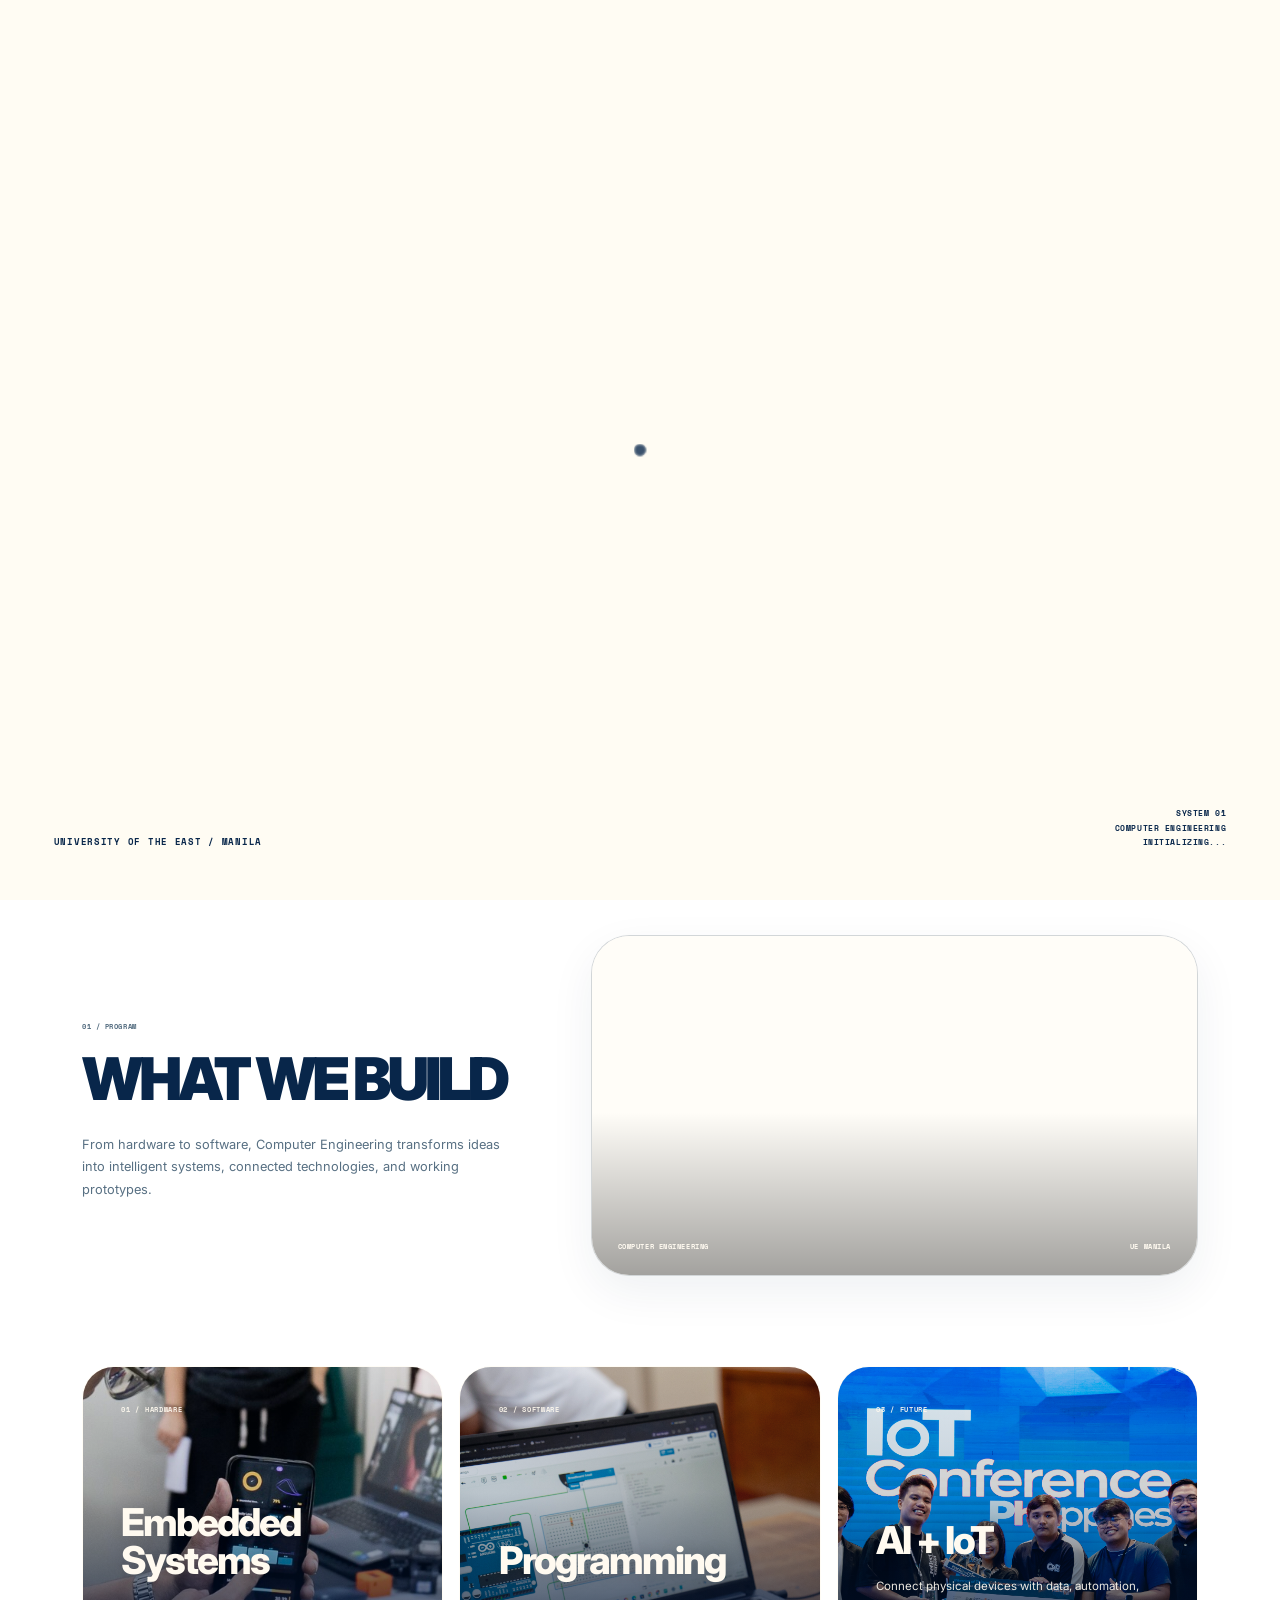
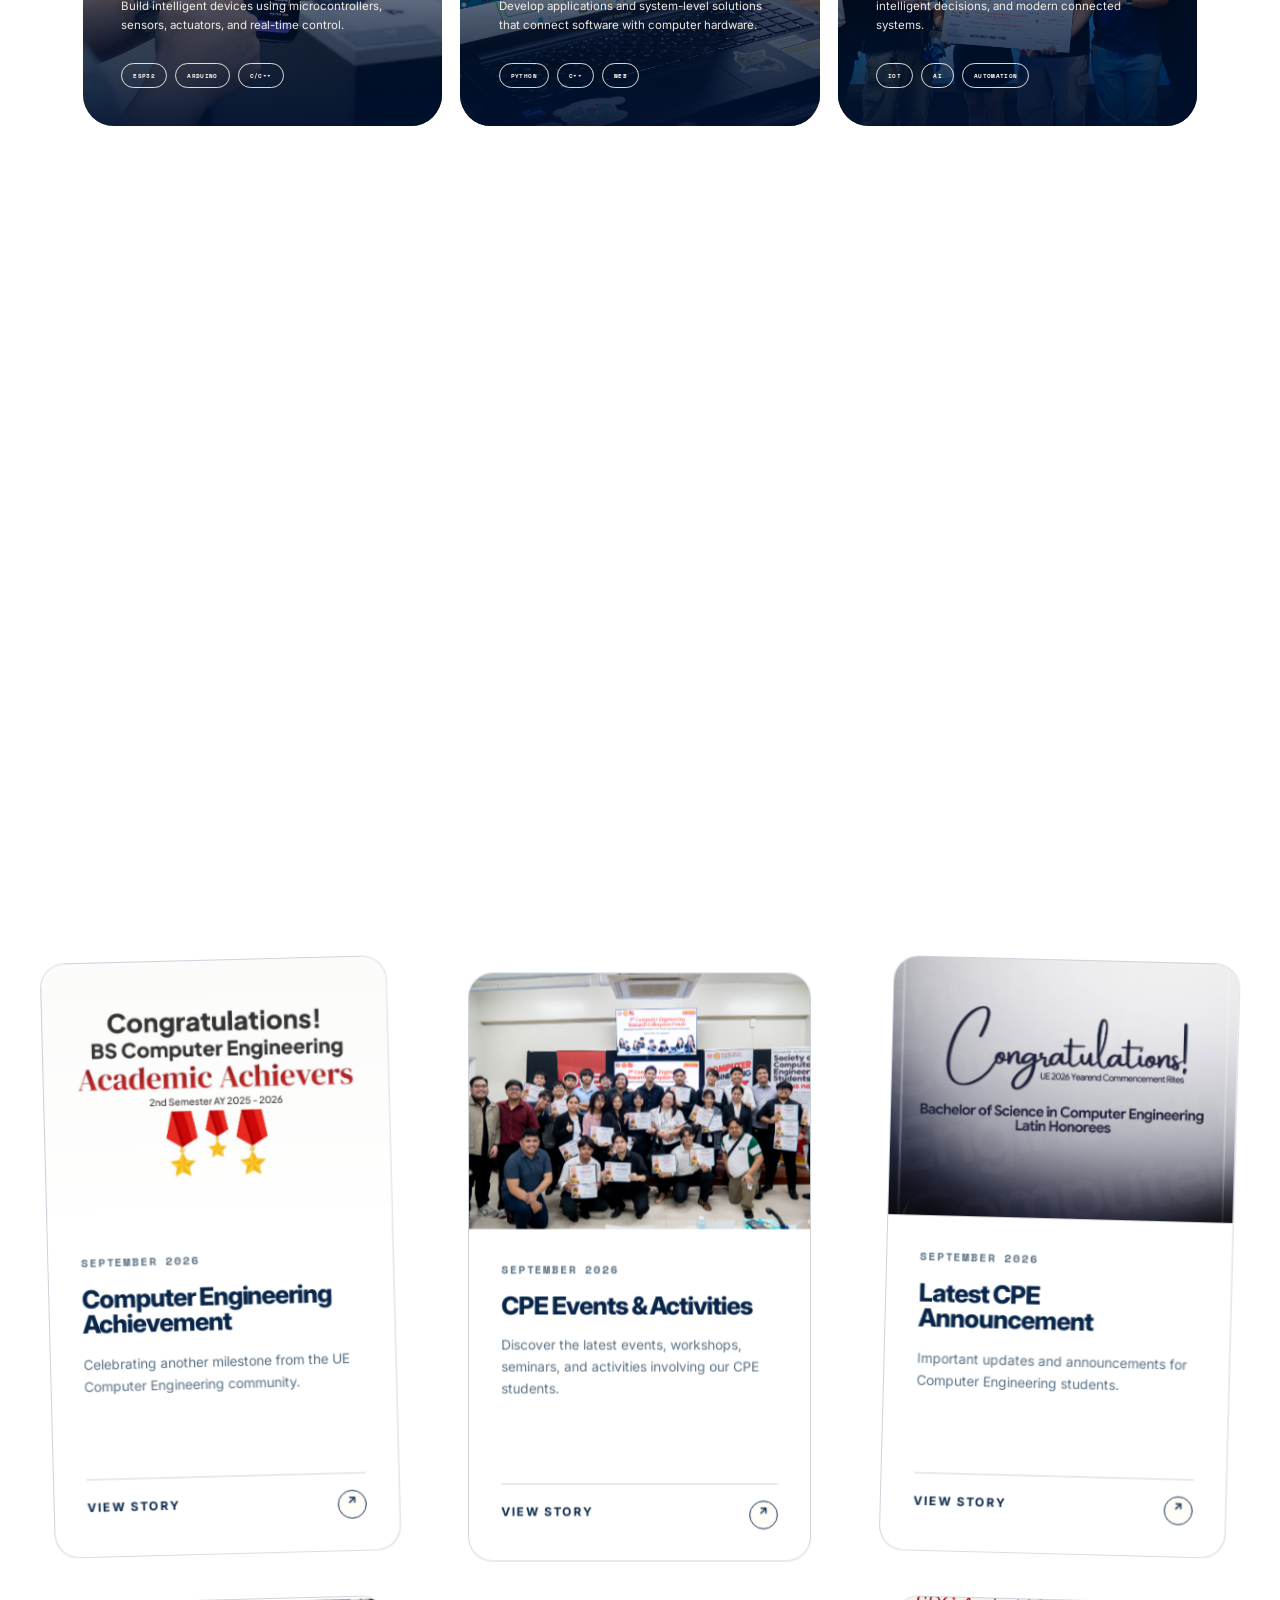
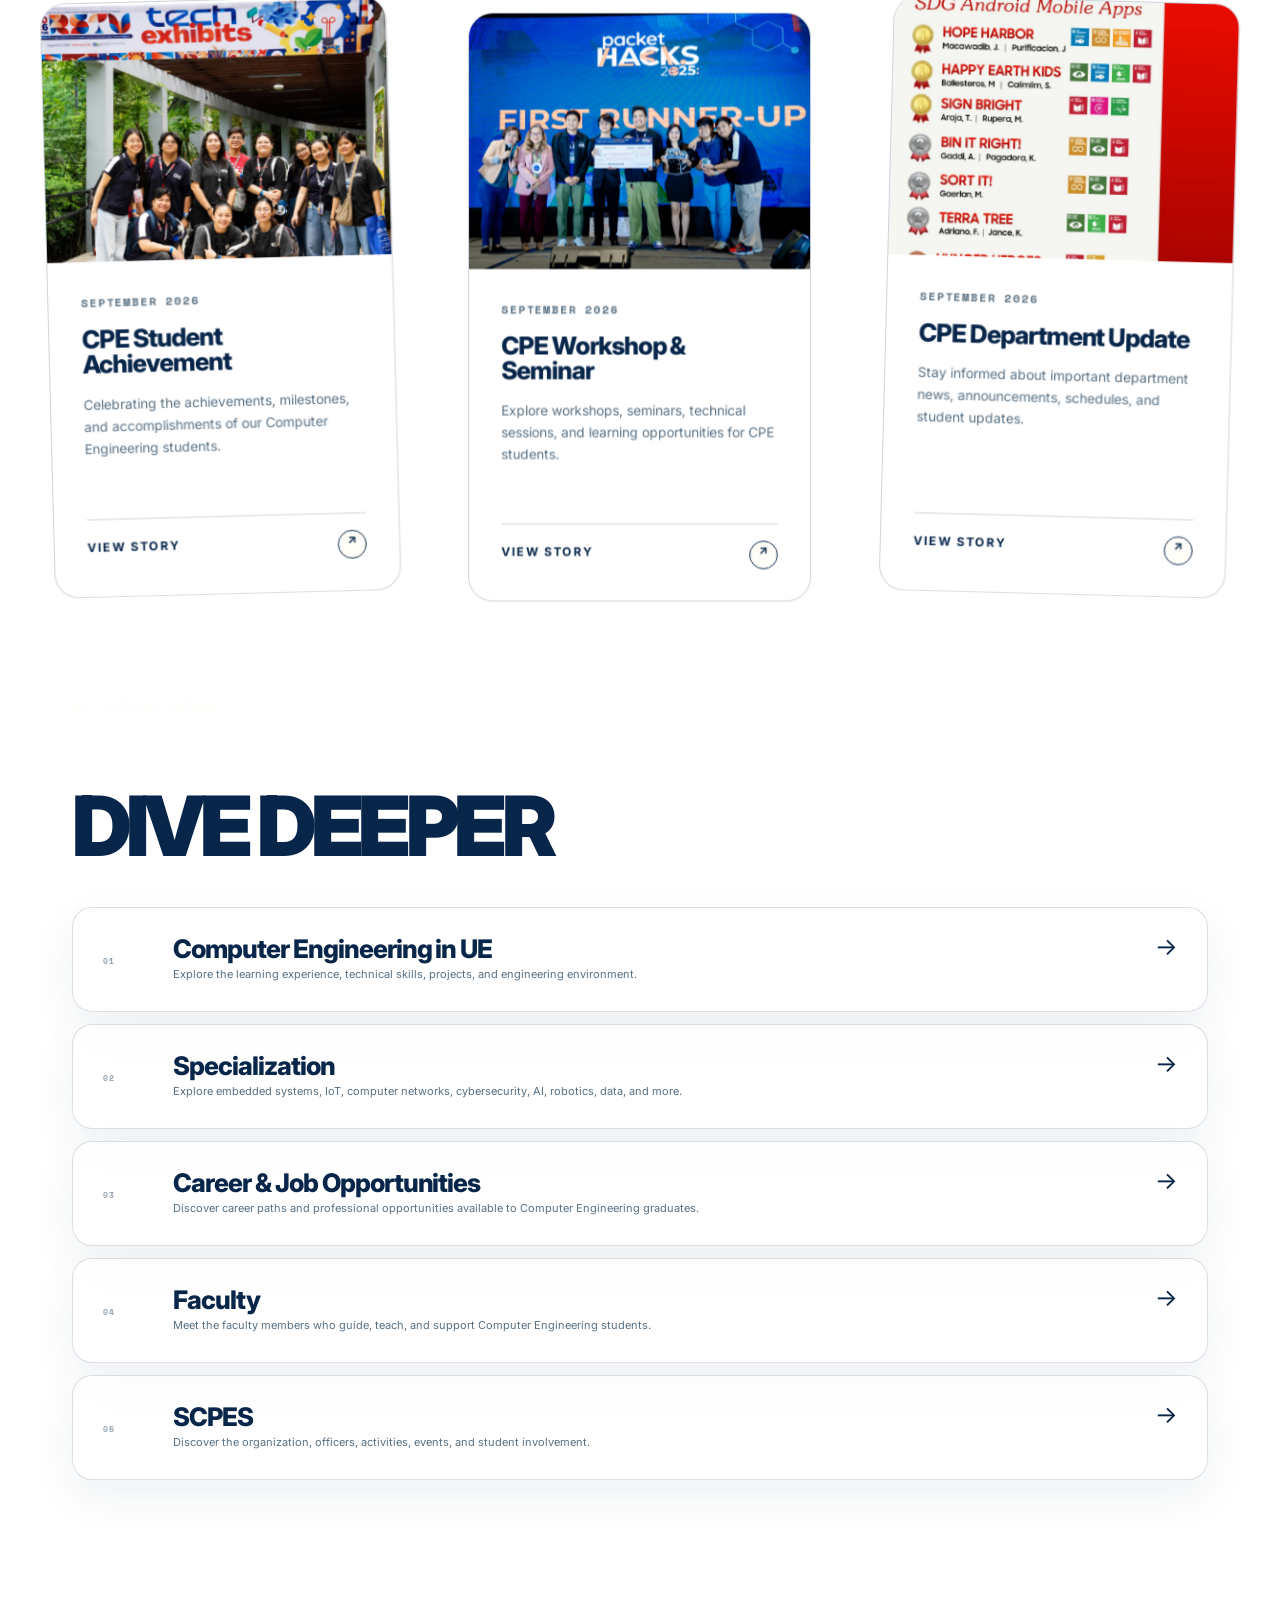
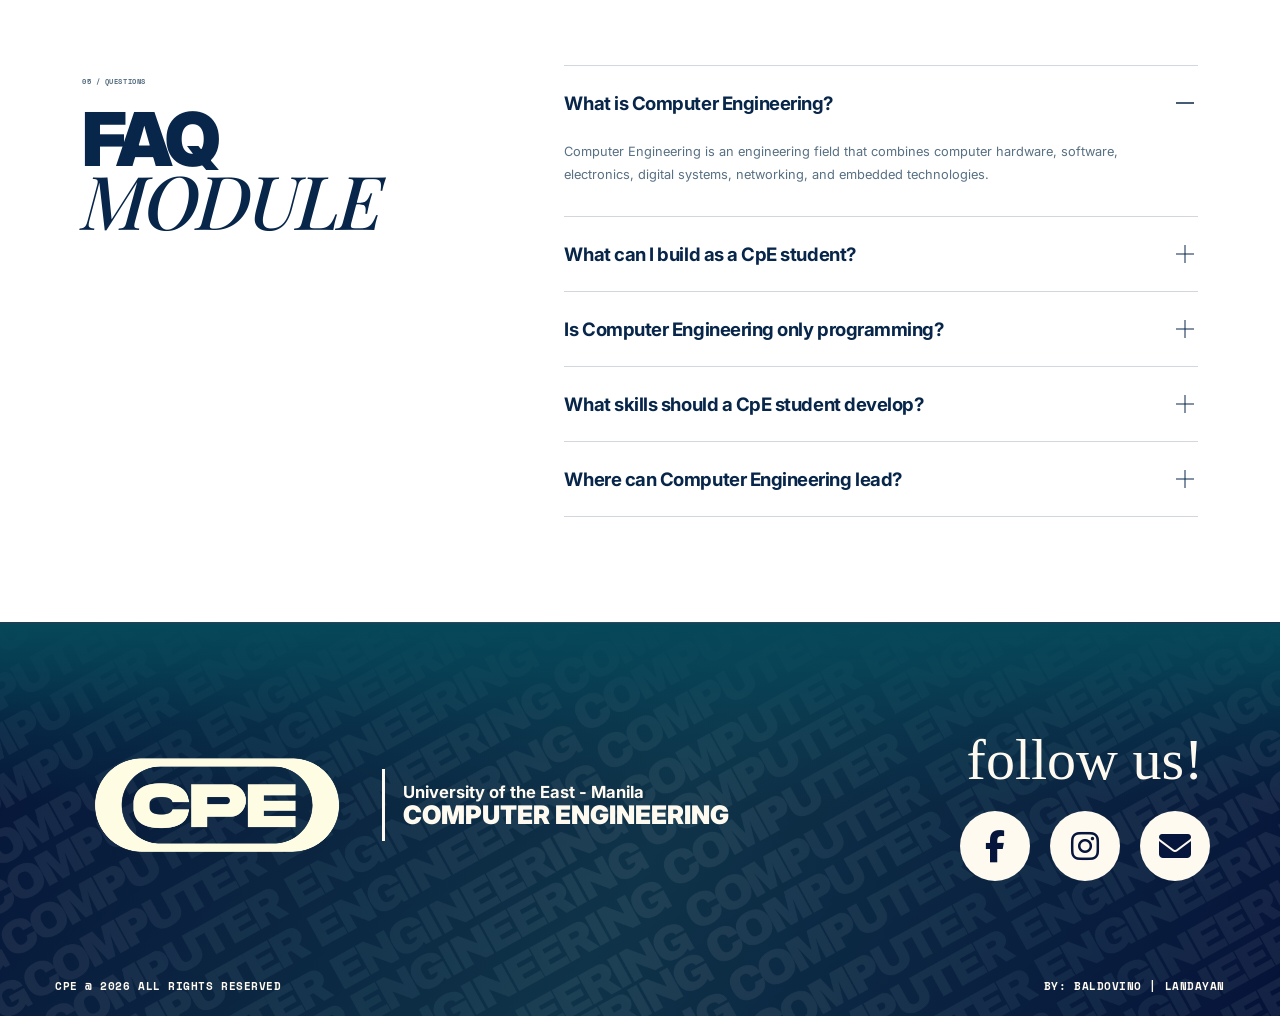
==== commit d662688b: "No pictures yet, semi-finished" ====
--- a/index.html
+++ b/index.html
@@ -200,11 +200,11 @@
                     href="#home"
                 >
 
-                    CpE
-
-                    <small>
-                        UE MANILA
-                    </small>
+                    <img
+                        class="nav-logo-image"
+                        src="assets/dark.png"
+                        alt="CPE UE Manila"
+                    >
 
                 </a>
 
@@ -217,7 +217,7 @@
 
                         <a href="#program">
 
-                            PROGRAM
+                            BUILD
 
                         </a>
 
@@ -226,9 +226,9 @@
 
                     <li>
 
-                        <a href="#projects">
-
-                            PROJECTS
+                        <a href="#achievements">
+
+                            ACHIEVEMENTS
 
                         </a>
 
@@ -237,9 +237,9 @@
 
                     <li>
 
-                        <a href="#about">
-
-                            ABOUT
+                        <a href="#news">
+
+                            NEWS
 
                         </a>
 
@@ -345,15 +345,15 @@
         >
 
             <a href="#program">
-                PROGRAM
+                BUILD
             </a>
 
-            <a href="#projects">
-                PROJECTS
+            <a href="#achievements">
+                ACHIEVEMENTS
             </a>
 
-            <a href="#about">
-                ABOUT
+            <a href="#news">
+                NEWS
             </a>
 
             <a href="#go-deeper">
@@ -1621,7 +1621,7 @@
 
                 <!-- FACEBOOK -->
                 <a
-                    href="YOUR-FACEBOOK-LINK"
+                    href="https://www.facebook.com/uescpes"
                     target="_blank"
                     rel="noopener noreferrer"
                     class="cpe-social-link"
@@ -1633,7 +1633,7 @@
 
                 <!-- INSTAGRAM -->
                 <a
-                    href="YOUR-INSTAGRAM-LINK"
+                    href="https://www.instagram.com/uescpes_official/"
                     target="_blank"
                     rel="noopener noreferrer"
                     class="cpe-social-link"
@@ -1645,7 +1645,7 @@
 
                 <!-- EMAIL -->
                 <a
-                    href="mailto:YOUR-EMAIL@example.com"
+                    href="mailto:uescpes.official@gmail.com"
                     class="cpe-social-link"
                     aria-label="Email"
                 >
--- a/index.css
+++ b/index.css
@@ -145,6 +145,9 @@
     --page-bg-soft:
         #f5fbf9;
 
+    --intro-bg:
+        #fffcf3;
+
     --hero-bg:
         #dff4f3;
 
@@ -153,6 +156,9 @@
 
     --text-soft:
         #587083;
+
+    --hero-title:
+        #315f78;
 
     --border:
         rgba(8, 38, 74, 0.18);
@@ -224,6 +230,9 @@
     --page-bg-soft:
         #031735;
 
+    --intro-bg:
+        #17253a;
+
     --hero-bg:
         #063d4f;
 
@@ -232,6 +241,9 @@
 
     --text-soft:
         #bacbd1;
+
+    --hero-title:
+        #fffaf0;
 
     --border:
         rgba(255, 250, 240, 0.17);
@@ -317,7 +329,7 @@
 
     overflow: hidden;
 
-    background: var(--page-bg);
+    background: var(--intro-bg);
 
     opacity: 1;
 
@@ -364,7 +376,7 @@
 
     overflow: hidden;
 
-    background: var(--page-bg);
+    background: var(--intro-bg);
 }
 
 
@@ -377,7 +389,7 @@
     object-position: center center;
 
     transform:
-        scale(0.94);
+        scale(1);
 
     transform-origin:
         center center;
@@ -551,7 +563,7 @@
     margin: 0;
     padding: 0;
 
-    color: var(--text);
+    color: var(--hero-title);
 
     font-family:
         "Inter",
@@ -633,7 +645,7 @@
 #sharedTitle.title-landed {
     position: relative;
 
-    color: #fffaf0;
+    color: var(--hero-title);
 
     left: auto;
     top: auto;
@@ -867,6 +879,16 @@
     letter-spacing: -0.06em;
 
     text-transform: uppercase;
+}
+
+
+.nav-logo-image {
+    display: block;
+
+    width: 180px;
+    height: 70px;
+
+    object-fit: contain;
 }
 
 
@@ -5744,6 +5766,9 @@
     letter-spacing: 0.13em;
 
     cursor: pointer;
+
+    gap: 18px;
+    padding-top: 14px;
 }
 
 
@@ -5755,6 +5780,12 @@
     width: 30px;
     height: 30px;
 
+    flex: 0 0 30px;
+    margin-left: 4px;
+
+    background: var(--card-solid);
+    transform: translateY(3px);
+
     border: 1px solid currentColor;
     border-radius: 50%;
 
@@ -5763,7 +5794,7 @@
 
 
 .news-read-more:hover span {
-    transform: translate(3px, -3px);
+    transform: translate(3px, -1px);
 }
 
 
@@ -7616,4 +7647,4481 @@
     opacity: 1 !important;
     transform: none !important;
     visibility: visible !important;
+}
+
+
+/* =========================================================
+   FINAL REQUESTED FIXES — WHAT WE BUILD + SIX NEWS CARDS
+========================================================= */
+
+/* More space between WHAT WE BUILD text and video */
+.program-showcase {
+    column-gap: clamp(64px, 7vw, 110px) !important;
+}
+
+/* Make all six News cards slightly larger */
+.news-card {
+    min-height: 560px !important;
+    background: var(--card) !important;
+    border-color: var(--border) !important;
+    color: var(--text) !important;
+}
+
+.news-card-image {
+    aspect-ratio: 4 / 3 !important;
+}
+
+.news-card-body {
+    padding: 32px 32px 34px !important;
+}
+
+.news-card h3,
+.news-card-body h3 {
+    color: var(--text) !important;
+    font-size: clamp(25px, 2vw, 34px) !important;
+    line-height: 1.05 !important;
+}
+
+.news-card p,
+.news-card-body p,
+.news-card .news-date {
+    color: var(--text-soft) !important;
+    opacity: 1 !important;
+}
+
+/* LIGHT MODE */
+html[data-theme="light"] .news-card,
+html:not([data-theme="dark"]) .news-card {
+    background: rgba(255, 255, 255, 0.58) !important;
+    border-color: rgba(8, 38, 74, 0.20) !important;
+    color: #08264a !important;
+}
+
+html[data-theme="light"] .news-card h3,
+html:not([data-theme="dark"]) .news-card h3 {
+    color: #08264a !important;
+}
+
+html[data-theme="light"] .news-card p,
+html[data-theme="light"] .news-card .news-date,
+html:not([data-theme="dark"]) .news-card p,
+html:not([data-theme="dark"]) .news-card .news-date {
+    color: #587083 !important;
+}
+
+html[data-theme="light"] .news-read-more,
+html:not([data-theme="dark"]) .news-read-more {
+    color: #08264a !important;
+    border-top: 1px solid rgba(8, 38, 74, 0.20) !important;
+    background: transparent !important;
+}
+
+html[data-theme="light"] .news-read-more span,
+html:not([data-theme="dark"]) .news-read-more span {
+    color: #08264a !important;
+    border-color: #08264a !important;
+}
+
+/* DARK MODE */
+html[data-theme="dark"] .news-card {
+    background: rgba(5, 55, 72, 0.52) !important;
+    border-color: rgba(255, 250, 240, 0.17) !important;
+    color: #fffaf0 !important;
+}
+
+html[data-theme="dark"] .news-card h3 {
+    color: #fffaf0 !important;
+}
+
+html[data-theme="dark"] .news-card p,
+html[data-theme="dark"] .news-card .news-date {
+    color: #bacbd1 !important;
+}
+
+html[data-theme="dark"] .news-read-more {
+    color: #fffaf0 !important;
+    border-top: 1px solid rgba(255, 250, 240, 0.25) !important;
+    background: transparent !important;
+}
+
+html[data-theme="dark"] .news-read-more span {
+    color: #fffaf0 !important;
+    border-color: #fffaf0 !important;
+}
+
+@media (max-width: 1100px) {
+    .program-showcase {
+        column-gap: 42px !important;
+        row-gap: 48px !important;
+    }
+
+    .news-card {
+        min-height: 520px !important;
+    }
+}
+
+@media (max-width: 700px) {
+    .program-showcase {
+        gap: 38px !important;
+    }
+
+    .news-card {
+        min-height: 0 !important;
+    }
+
+    .news-card-body {
+        padding: 26px !important;
+    }
+}
+
+
+/* =========================================================
+   FINAL NEWS FIX
+   - SIX CARDS ARE BIGGER AND IDENTICAL
+   - ALL SIX OPENED MODALS USE THE SAME SIZE / DESIGN
+   - NO INTERNAL SCROLL ON DESKTOP
+========================================================= */
+
+/* ---------- SIX NEWS CARDS ---------- */
+
+.news-grid,
+.news-cards,
+.news-list {
+    align-items: stretch !important;
+}
+
+.news-card {
+    height: 100% !important;
+    min-height: 620px !important;
+
+    display: flex !important;
+    flex-direction: column !important;
+
+    overflow: hidden !important;
+
+    border: 1px solid var(--border) !important;
+    border-radius: 26px !important;
+
+    background: var(--card) !important;
+    color: var(--text) !important;
+}
+
+.news-card-image {
+    width: 100% !important;
+    aspect-ratio: 4 / 3 !important;
+    flex: 0 0 auto !important;
+    overflow: hidden !important;
+}
+
+.news-card-image img {
+    width: 100% !important;
+    height: 100% !important;
+    object-fit: cover !important;
+}
+
+.news-card-body {
+    flex: 1 1 auto !important;
+
+    display: flex !important;
+    flex-direction: column !important;
+
+    padding: 34px 34px 36px !important;
+}
+
+.news-card .news-date {
+    margin-bottom: 16px !important;
+    color: var(--text-soft) !important;
+    opacity: 1 !important;
+}
+
+.news-card h3,
+.news-card-body h3 {
+    margin: 0 0 16px !important;
+
+    color: var(--text) !important;
+
+    font-size: clamp(26px, 2vw, 36px) !important;
+    line-height: 1.02 !important;
+}
+
+.news-card p,
+.news-card-body p {
+    margin: 0 0 28px !important;
+
+    color: var(--text-soft) !important;
+
+    font-size: 14px !important;
+    line-height: 1.65 !important;
+    opacity: 1 !important;
+}
+
+.news-card .news-read-more {
+    margin-top: auto !important;
+
+    color: var(--text) !important;
+
+    border-top:
+        1px solid
+        var(--border) !important;
+}
+
+.news-grid {
+    --bs-gutter-x: 1rem;
+    --bs-gutter-y: 1.25rem;
+}
+
+html[data-theme="dark"] .news-read-more span {
+    background: var(--card-solid);
+}
+
+html[data-theme="light"] .news-read-more span,
+html:not([data-theme="dark"]) .news-read-more span {
+    background: var(--card-solid);
+}
+
+
+/* ---------- LIGHT MODE CARD COLORS ---------- */
+
+html[data-theme="light"] .news-card,
+html:not([data-theme="dark"]) .news-card {
+    background: rgba(255, 255, 255, 0.60) !important;
+    border-color: rgba(8, 38, 74, 0.20) !important;
+}
+
+html[data-theme="light"] .news-card h3,
+html:not([data-theme="dark"]) .news-card h3 {
+    color: #08264a !important;
+}
+
+html[data-theme="light"] .news-card p,
+html[data-theme="light"] .news-card .news-date,
+html:not([data-theme="dark"]) .news-card p,
+html:not([data-theme="dark"]) .news-card .news-date {
+    color: #587083 !important;
+}
+
+html[data-theme="light"] .news-card .news-read-more,
+html:not([data-theme="dark"]) .news-card .news-read-more {
+    color: #08264a !important;
+    border-color: rgba(8, 38, 74, 0.20) !important;
+}
+
+
+/* ---------- DARK MODE CARD COLORS ---------- */
+
+html[data-theme="dark"] .news-card {
+    background: rgba(5, 55, 72, 0.58) !important;
+    border-color: rgba(255, 250, 240, 0.18) !important;
+}
+
+html[data-theme="dark"] .news-card h3 {
+    color: #fffaf0 !important;
+}
+
+html[data-theme="dark"] .news-card p,
+html[data-theme="dark"] .news-card .news-date {
+    color: #bacbd1 !important;
+}
+
+html[data-theme="dark"] .news-card .news-read-more {
+    color: #fffaf0 !important;
+    border-color: rgba(255, 250, 240, 0.22) !important;
+}
+
+
+/* =========================================================
+   ALL SIX OPENED NEWS MODALS
+========================================================= */
+
+.news-modal .modal-dialog {
+    width: min(96vw, 1540px) !important;
+    max-width: 1540px !important;
+
+    margin: 18px auto !important;
+}
+
+.news-modal .modal-content {
+    width: 100% !important;
+    height: min(90vh, 880px) !important;
+
+    position: relative !important;
+
+    overflow: hidden !important;
+
+    border:
+        1px solid
+        rgba(255, 255, 255, 0.35) !important;
+
+    border-radius: 28px !important;
+
+    background: #02070d !important;
+
+    box-shadow:
+        0 30px 100px
+        rgba(0, 0, 0, 0.38) !important;
+}
+
+
+/* ---------- FIRST THREE MODALS: BOOTSTRAP ROW ---------- */
+
+.news-modal .modal-content > .row {
+    width: 100% !important;
+    height: 100% !important;
+
+    margin: 0 !important;
+
+    display: grid !important;
+
+    grid-template-columns:
+        minmax(0, 2fr)
+        minmax(420px, 1fr) !important;
+}
+
+.news-modal .modal-content > .row > [class*="col-"] {
+    width: 100% !important;
+    max-width: none !important;
+
+    padding: 0 !important;
+}
+
+
+/* ---------- LAST THREE MODALS ---------- */
+
+.news-modal .news-modal-layout {
+    width: 100% !important;
+    height: 100% !important;
+
+    display: grid !important;
+
+    grid-template-columns:
+        minmax(0, 2fr)
+        minmax(420px, 1fr) !important;
+
+    min-height: 0 !important;
+}
+
+
+/* =========================================================
+   LEFT SIDE — SAME FOR ALL SIX
+========================================================= */
+
+.news-modal .news-gallery-column,
+.news-modal .news-modal-gallery {
+    width: 100% !important;
+    height: 100% !important;
+
+    min-width: 0 !important;
+    min-height: 0 !important;
+
+    display: flex !important;
+    flex-direction: column !important;
+
+    overflow: hidden !important;
+
+    background: #02070d !important;
+}
+
+
+/* ---------- CAROUSEL ---------- */
+
+.news-modal .news-carousel,
+.news-modal .news-modal-gallery > .carousel {
+    width: 100% !important;
+
+    flex: 1 1 auto !important;
+
+    min-height: 0 !important;
+
+    position: relative !important;
+}
+
+.news-modal .carousel-inner,
+.news-modal .carousel-item {
+    width: 100% !important;
+    height: 100% !important;
+}
+
+.news-modal .carousel-item {
+    background: #02070d !important;
+}
+
+.news-modal .carousel-item img,
+.news-modal .news-modal-image {
+    width: 100% !important;
+    height: 100% !important;
+
+    display: block !important;
+
+    object-fit: contain !important;
+    object-position: center !important;
+
+    background: #02070d !important;
+}
+
+
+/* ---------- THUMBNAILS ---------- */
+
+.news-modal .news-thumbnails {
+    width: 100% !important;
+    height: 112px !important;
+
+    flex: 0 0 112px !important;
+
+    display: flex !important;
+    align-items: center !important;
+
+    gap: 12px !important;
+
+    padding: 12px 18px !important;
+
+    overflow-x: auto !important;
+    overflow-y: hidden !important;
+
+    background: #050505 !important;
+}
+
+.news-modal .news-thumbnails button {
+    width: 100px !important;
+    height: 78px !important;
+
+    min-width: 100px !important;
+    flex: 0 0 100px !important;
+
+    padding: 0 !important;
+
+    overflow: hidden !important;
+
+    border:
+        1px solid
+        rgba(255, 255, 255, 0.35) !important;
+
+    border-radius: 10px !important;
+
+    background: transparent !important;
+
+    opacity: 0.62 !important;
+}
+
+.news-modal .news-thumbnails button.active,
+.news-modal .news-thumbnails button:hover {
+    opacity: 1 !important;
+    border-color: #ffffff !important;
+}
+
+.news-modal .news-thumbnails img {
+    width: 100% !important;
+    height: 100% !important;
+
+    display: block !important;
+
+    object-fit: cover !important;
+}
+
+
+/* =========================================================
+   RIGHT SIDE — SAME FOR ALL SIX
+========================================================= */
+
+.news-modal .news-modal-info {
+    width: 100% !important;
+    height: 100% !important;
+
+    min-width: 0 !important;
+    min-height: 0 !important;
+
+    display: flex !important;
+    flex-direction: column !important;
+    justify-content: center !important;
+
+    padding:
+        72px
+        clamp(42px, 4vw, 64px)
+        56px !important;
+
+    overflow: hidden !important;
+
+    background:
+        linear-gradient(
+            145deg,
+            #063452 0%,
+            #075c70 100%
+        ) !important;
+
+    color: #fffaf0 !important;
+}
+
+
+/* Make ALL modal text use the same colors */
+
+.news-modal .news-modal-label,
+.news-modal .news-modal-category {
+    display: block !important;
+
+    margin-bottom: 12px !important;
+
+    color:
+        rgba(255, 250, 240, 0.78) !important;
+
+    font-family:
+        "Space Mono",
+        monospace !important;
+
+    font-size: 11px !important;
+    font-weight: 700 !important;
+
+    letter-spacing: 0.12em !important;
+    text-transform: uppercase !important;
+
+    opacity: 1 !important;
+}
+
+.news-modal .news-modal-date {
+    display: block !important;
+
+    margin-bottom: 28px !important;
+
+    color:
+        rgba(255, 250, 240, 0.52) !important;
+
+    font-family:
+        "Space Mono",
+        monospace !important;
+
+    font-size: 11px !important;
+    font-weight: 700 !important;
+
+    letter-spacing: 0.10em !important;
+
+    opacity: 1 !important;
+}
+
+.news-modal .news-modal-info h2 {
+    max-width: 100% !important;
+
+    margin:
+        0
+        0
+        28px !important;
+
+    color: #fffaf0 !important;
+
+    font-size:
+        clamp(
+            46px,
+            4vw,
+            72px
+        ) !important;
+
+    font-weight: 900 !important;
+
+    line-height: 0.92 !important;
+
+    letter-spacing: -0.055em !important;
+
+    overflow-wrap: normal !important;
+word-break: normal !important;
+}
+
+.news-modal .news-modal-info p {
+    max-width: 520px !important;
+
+    margin:
+        0
+        0
+        18px !important;
+
+    color:
+        rgba(255, 250, 240, 0.88) !important;
+
+    font-size:
+        clamp(
+            14px,
+            1vw,
+            17px
+        ) !important;
+
+    line-height: 1.65 !important;
+
+    opacity: 1 !important;
+}
+
+
+/* ---------- CLOSE BUTTON ---------- */
+
+.news-modal .news-modal-close {
+    position: absolute !important;
+
+    top: 22px !important;
+    right: 22px !important;
+
+    z-index: 100 !important;
+
+    width: 54px !important;
+    height: 54px !important;
+
+    display: flex !important;
+    align-items: center !important;
+    justify-content: center !important;
+
+    padding: 0 !important;
+
+    border:
+        1px solid
+        rgba(255, 255, 255, 0.55) !important;
+
+    border-radius: 50% !important;
+
+    background:
+        rgba(0, 0, 0, 0.20) !important;
+
+    color: #ffffff !important;
+
+    font-size: 34px !important;
+
+    cursor: pointer !important;
+}
+
+
+/* ---------- CAROUSEL ARROWS ---------- */
+
+.news-modal .carousel-control-prev,
+.news-modal .carousel-control-next {
+    width: 64px !important;
+
+    z-index: 50 !important;
+
+    opacity: 1 !important;
+}
+
+
+/* =========================================================
+   RESPONSIVE
+========================================================= */
+
+@media (max-width: 1100px) {
+
+    .news-card {
+        min-height: 560px !important;
+    }
+
+    .news-modal .modal-content {
+        height: 92vh !important;
+        overflow-y: auto !important;
+    }
+
+    .news-modal .modal-content > .row,
+    .news-modal .news-modal-layout {
+        display: block !important;
+        height: auto !important;
+    }
+
+    .news-modal .news-gallery-column,
+    .news-modal .news-modal-gallery {
+        height: 560px !important;
+    }
+
+    .news-modal .news-modal-info {
+        height: auto !important;
+
+        min-height: 480px !important;
+
+        padding:
+            60px
+            34px
+            50px !important;
+
+        overflow: visible !important;
+    }
+}
+
+
+@media (max-width: 700px) {
+
+    .news-card {
+        min-height: 0 !important;
+    }
+
+    .news-card-body {
+        padding: 27px !important;
+    }
+
+    .news-modal .modal-dialog {
+        width: calc(100vw - 20px) !important;
+        margin: 10px auto !important;
+    }
+
+    .news-modal .modal-content {
+        border-radius: 20px !important;
+    }
+
+    .news-modal .news-gallery-column,
+    .news-modal .news-modal-gallery {
+        height: 430px !important;
+    }
+
+    .news-modal .news-thumbnails {
+        height: 94px !important;
+        flex-basis: 94px !important;
+    }
+
+    .news-modal .news-thumbnails button {
+        width: 82px !important;
+        height: 64px !important;
+
+        min-width: 82px !important;
+        flex-basis: 82px !important;
+    }
+
+    .news-modal .news-modal-info h2 {
+        font-size:
+            clamp(
+                38px,
+                11vw,
+                58px
+            ) !important;
+    }
+}
+/* =========================================================
+   FINAL NEWS MODAL OVERRIDE
+   CARDS 01 - 06
+   PASTE THIS AT THE VERY BOTTOM OF index.css
+========================================================= */
+
+
+/* =========================================================
+   01. SAME MODAL SIZE FOR ALL 6
+========================================================= */
+
+#newsModal01 .modal-dialog,
+#newsModal02 .modal-dialog,
+#newsModal03 .modal-dialog,
+#newsModal04 .modal-dialog,
+#newsModal05 .modal-dialog,
+#newsModal06 .modal-dialog {
+    width: min(94vw, 1500px) !important;
+    max-width: 1500px !important;
+
+    margin:
+        24px
+        auto !important;
+}
+
+
+/* =========================================================
+   02. SAME OUTER MODAL BOX
+========================================================= */
+
+#newsModal01 .modal-content,
+#newsModal02 .modal-content,
+#newsModal03 .modal-content,
+#newsModal04 .modal-content,
+#newsModal05 .modal-content,
+#newsModal06 .modal-content {
+    position: relative !important;
+
+    width: 100% !important;
+    height: min(86vh, 850px) !important;
+
+    overflow: hidden !important;
+
+    border:
+        1px solid
+        rgba(255, 250, 240, 0.55) !important;
+
+    border-radius:
+        28px !important;
+
+    background:
+        #061a33 !important;
+
+    box-shadow:
+        0 30px 100px
+        rgba(0, 0, 0, 0.40) !important;
+}
+
+
+/* =========================================================
+   03. SAME LEFT / RIGHT PROPORTION
+========================================================= */
+
+#newsModal01 .news-modal-layout,
+#newsModal02 .news-modal-layout,
+#newsModal03 .news-modal-layout,
+#newsModal04 .news-modal-layout,
+#newsModal05 .news-modal-layout,
+#newsModal06 .news-modal-layout {
+    display: grid !important;
+
+    grid-template-columns:
+        minmax(0, 2fr)
+        minmax(400px, 1fr) !important;
+
+    width: 100% !important;
+    height: 100% !important;
+
+    min-width: 0 !important;
+    min-height: 0 !important;
+}
+
+
+/* =========================================================
+   04. LEFT GALLERY
+========================================================= */
+
+#newsModal01 .news-modal-gallery,
+#newsModal02 .news-modal-gallery,
+#newsModal03 .news-modal-gallery,
+#newsModal04 .news-modal-gallery,
+#newsModal05 .news-modal-gallery,
+#newsModal06 .news-modal-gallery,
+
+#newsModal01 .news-gallery-column,
+#newsModal02 .news-gallery-column,
+#newsModal03 .news-gallery-column,
+#newsModal04 .news-gallery-column,
+#newsModal05 .news-gallery-column,
+#newsModal06 .news-gallery-column {
+    width: 100% !important;
+    height: 100% !important;
+
+    min-width: 0 !important;
+    min-height: 0 !important;
+
+    display: flex !important;
+    flex-direction: column !important;
+
+    overflow: hidden !important;
+
+    background:
+        #02070d !important;
+}
+
+
+/* =========================================================
+   05. CAROUSEL FILLS LEFT SIDE
+========================================================= */
+
+#newsModal01 .carousel,
+#newsModal02 .carousel,
+#newsModal03 .carousel,
+#newsModal04 .carousel,
+#newsModal05 .carousel,
+#newsModal06 .carousel,
+
+#newsModal01 .news-carousel,
+#newsModal02 .news-carousel,
+#newsModal03 .news-carousel,
+#newsModal04 .news-carousel,
+#newsModal05 .news-carousel,
+#newsModal06 .news-carousel {
+    position: relative !important;
+
+    flex:
+        1 1 auto !important;
+
+    width: 100% !important;
+    height: auto !important;
+
+    min-height: 0 !important;
+
+    background:
+        #02070d !important;
+}
+
+
+#newsModal01 .carousel-inner,
+#newsModal02 .carousel-inner,
+#newsModal03 .carousel-inner,
+#newsModal04 .carousel-inner,
+#newsModal05 .carousel-inner,
+#newsModal06 .carousel-inner {
+    width: 100% !important;
+    height: 100% !important;
+}
+
+
+#newsModal01 .carousel-item,
+#newsModal02 .carousel-item,
+#newsModal03 .carousel-item,
+#newsModal04 .carousel-item,
+#newsModal05 .carousel-item,
+#newsModal06 .carousel-item {
+    width: 100% !important;
+    height: 100% !important;
+
+    min-height: 0 !important;
+
+    background:
+        #02070d !important;
+}
+
+
+/* =========================================================
+   06. SHOW COMPLETE IMAGE
+   PORTRAIT AND LANDSCAPE BOTH WORK
+========================================================= */
+
+#newsModal01 .carousel-item img,
+#newsModal02 .carousel-item img,
+#newsModal03 .carousel-item img,
+#newsModal04 .carousel-item img,
+#newsModal05 .carousel-item img,
+#newsModal06 .carousel-item img,
+
+#newsModal01 .news-modal-image,
+#newsModal02 .news-modal-image,
+#newsModal03 .news-modal-image,
+#newsModal04 .news-modal-image,
+#newsModal05 .news-modal-image,
+#newsModal06 .news-modal-image {
+    width: 100% !important;
+    height: 100% !important;
+
+    max-width: none !important;
+    max-height: none !important;
+
+    margin: 0 !important;
+
+    display: block !important;
+
+    object-fit:
+        contain !important;
+
+    object-position:
+        center center !important;
+
+    background:
+        #02070d !important;
+}
+
+
+/* =========================================================
+   07. SAME THUMBNAIL BAR
+========================================================= */
+
+#newsModal01 .news-thumbnails,
+#newsModal02 .news-thumbnails,
+#newsModal03 .news-thumbnails,
+#newsModal04 .news-thumbnails,
+#newsModal05 .news-thumbnails,
+#newsModal06 .news-thumbnails {
+    flex:
+        0 0 105px !important;
+
+    width: 100% !important;
+    height: 105px !important;
+
+    display: flex !important;
+
+    align-items:
+        center !important;
+
+    gap:
+        12px !important;
+
+    padding:
+        12px
+        20px !important;
+
+    overflow-x:
+        auto !important;
+
+    overflow-y:
+        hidden !important;
+
+    background:
+        #050505 !important;
+}
+
+
+/* =========================================================
+   08. SAME THUMBNAIL SIZE
+========================================================= */
+
+#newsModal01 .news-thumbnails button,
+#newsModal02 .news-thumbnails button,
+#newsModal03 .news-thumbnails button,
+#newsModal04 .news-thumbnails button,
+#newsModal05 .news-thumbnails button,
+#newsModal06 .news-thumbnails button {
+    width:
+        100px !important;
+
+    height:
+        76px !important;
+
+    min-width:
+        100px !important;
+
+    flex:
+        0 0 100px !important;
+
+    padding:
+        0 !important;
+
+    overflow:
+        hidden !important;
+
+    cursor:
+        pointer !important;
+
+    border:
+        1px solid
+        rgba(255, 255, 255, 0.32) !important;
+
+    border-radius:
+        10px !important;
+
+    background:
+        transparent !important;
+
+    opacity:
+        0.62 !important;
+
+    transition:
+        opacity 0.25s ease,
+        transform 0.25s ease,
+        border-color 0.25s ease !important;
+}
+
+
+#newsModal01 .news-thumbnails button:hover,
+#newsModal02 .news-thumbnails button:hover,
+#newsModal03 .news-thumbnails button:hover,
+#newsModal04 .news-thumbnails button:hover,
+#newsModal05 .news-thumbnails button:hover,
+#newsModal06 .news-thumbnails button:hover {
+    opacity:
+        1 !important;
+
+    transform:
+        translateY(-2px) !important;
+}
+
+
+#newsModal01 .news-thumbnails button.active,
+#newsModal02 .news-thumbnails button.active,
+#newsModal03 .news-thumbnails button.active,
+#newsModal04 .news-thumbnails button.active,
+#newsModal05 .news-thumbnails button.active,
+#newsModal06 .news-thumbnails button.active {
+    opacity:
+        1 !important;
+
+    border:
+        2px solid
+        #ffffff !important;
+}
+
+
+#newsModal01 .news-thumbnails img,
+#newsModal02 .news-thumbnails img,
+#newsModal03 .news-thumbnails img,
+#newsModal04 .news-thumbnails img,
+#newsModal05 .news-thumbnails img,
+#newsModal06 .news-thumbnails img {
+    width:
+        100% !important;
+
+    height:
+        100% !important;
+
+    display:
+        block !important;
+
+    object-fit:
+        cover !important;
+}
+
+
+/* =========================================================
+   09. RIGHT INFORMATION PANEL
+   SAME FOR ALL 6
+========================================================= */
+
+#newsModal01 .news-modal-info,
+#newsModal02 .news-modal-info,
+#newsModal03 .news-modal-info,
+#newsModal04 .news-modal-info,
+#newsModal05 .news-modal-info,
+#newsModal06 .news-modal-info {
+    width: 100% !important;
+    height: 100% !important;
+
+    min-width: 0 !important;
+    min-height: 0 !important;
+
+    display: flex !important;
+    flex-direction: column !important;
+
+    justify-content:
+        center !important;
+
+    align-items:
+        flex-start !important;
+
+    padding:
+        72px
+        52px
+        52px !important;
+
+    overflow-x:
+        hidden !important;
+
+    overflow-y:
+        auto !important;
+
+    background:
+        linear-gradient(
+            145deg,
+            #063452 0%,
+            #075c70 100%
+        ) !important;
+
+    color:
+        #fffaf0 !important;
+}
+
+
+/* =========================================================
+   10. SMALL CATEGORY
+========================================================= */
+
+#newsModal01 .news-modal-label,
+#newsModal02 .news-modal-label,
+#newsModal03 .news-modal-label,
+#newsModal04 .news-modal-label,
+#newsModal05 .news-modal-label,
+#newsModal06 .news-modal-label,
+
+#newsModal01 .news-modal-category,
+#newsModal02 .news-modal-category,
+#newsModal03 .news-modal-category,
+#newsModal04 .news-modal-category,
+#newsModal05 .news-modal-category,
+#newsModal06 .news-modal-category {
+    display:
+        block !important;
+
+    width:
+        100% !important;
+
+    margin:
+        0
+        0
+        17px !important;
+
+    color:
+        rgba(255, 250, 240, 0.82) !important;
+
+    font-family:
+        "Space Mono",
+        monospace !important;
+
+    font-size:
+        10px !important;
+
+    font-weight:
+        700 !important;
+
+    line-height:
+        1.4 !important;
+
+    letter-spacing:
+        0.12em !important;
+
+    text-transform:
+        uppercase !important;
+
+    opacity:
+        1 !important;
+}
+
+
+/* =========================================================
+   11. DATE
+========================================================= */
+
+#newsModal01 .news-modal-date,
+#newsModal02 .news-modal-date,
+#newsModal03 .news-modal-date,
+#newsModal04 .news-modal-date,
+#newsModal05 .news-modal-date,
+#newsModal06 .news-modal-date {
+    display:
+        block !important;
+
+    width:
+        100% !important;
+
+    margin:
+        0
+        0
+        36px !important;
+
+    color:
+        rgba(255, 250, 240, 0.50) !important;
+
+    font-family:
+        "Space Mono",
+        monospace !important;
+
+    font-size:
+        10px !important;
+
+    font-weight:
+        700 !important;
+
+    line-height:
+        1.4 !important;
+
+    letter-spacing:
+        0.11em !important;
+
+    text-transform:
+        uppercase !important;
+
+    opacity:
+        1 !important;
+}
+
+
+/* =========================================================
+   12. BIG TITLE
+   THIS FIXES:
+   DEPARTMEN
+   T UPDAT
+   E
+
+   WORDS WILL NOT BREAK IN THE MIDDLE
+========================================================= */
+
+#newsModal01 .news-modal-info h2,
+#newsModal02 .news-modal-info h2,
+#newsModal03 .news-modal-info h2,
+#newsModal04 .news-modal-info h2,
+#newsModal05 .news-modal-info h2,
+#newsModal06 .news-modal-info h2 {
+    width:
+        100% !important;
+
+    max-width:
+        100% !important;
+
+    margin:
+        0
+        0
+        34px !important;
+
+    padding:
+        0 !important;
+
+    color:
+        #fffaf0 !important;
+
+    font-family:
+        "Inter",
+        Arial,
+        sans-serif !important;
+
+    font-size:
+        clamp(
+            48px,
+            4.2vw,
+            72px
+        ) !important;
+
+    font-weight:
+        900 !important;
+
+    line-height:
+        0.91 !important;
+
+    letter-spacing:
+        -0.055em !important;
+
+    white-space:
+        normal !important;
+
+    word-break:
+        normal !important;
+
+    overflow-wrap:
+        normal !important;
+
+    hyphens:
+        none !important;
+
+    text-transform:
+        none !important;
+}
+
+
+/* =========================================================
+   13. DESCRIPTION TEXT
+========================================================= */
+
+#newsModal01 .news-modal-info p,
+#newsModal02 .news-modal-info p,
+#newsModal03 .news-modal-info p,
+#newsModal04 .news-modal-info p,
+#newsModal05 .news-modal-info p,
+#newsModal06 .news-modal-info p {
+    width:
+        100% !important;
+
+    max-width:
+        480px !important;
+
+    margin:
+        0
+        0
+        22px !important;
+
+    color:
+        rgba(255, 250, 240, 0.90) !important;
+
+    font-size:
+        16px !important;
+
+    font-weight:
+        400 !important;
+
+    line-height:
+        1.65 !important;
+
+    opacity:
+        1 !important;
+}
+
+
+/* =========================================================
+   14. OPTIONAL FOOTER
+========================================================= */
+
+#newsModal01 .news-modal-footer,
+#newsModal02 .news-modal-footer,
+#newsModal03 .news-modal-footer,
+#newsModal04 .news-modal-footer,
+#newsModal05 .news-modal-footer,
+#newsModal06 .news-modal-footer {
+    width:
+        100% !important;
+
+    margin-top:
+        20px !important;
+
+    padding-top:
+        22px !important;
+
+    border-top:
+        1px solid
+        rgba(255, 250, 240, 0.20) !important;
+
+    color:
+        rgba(255, 250, 240, 0.72) !important;
+}
+
+
+/* =========================================================
+   15. CLOSE BUTTON
+========================================================= */
+
+#newsModal01 .news-modal-close,
+#newsModal02 .news-modal-close,
+#newsModal03 .news-modal-close,
+#newsModal04 .news-modal-close,
+#newsModal05 .news-modal-close,
+#newsModal06 .news-modal-close {
+    position:
+        absolute !important;
+
+    top:
+        20px !important;
+
+    right:
+        20px !important;
+
+    z-index:
+        99999 !important;
+
+    width:
+        54px !important;
+
+    height:
+        54px !important;
+
+    display:
+        flex !important;
+
+    align-items:
+        center !important;
+
+    justify-content:
+        center !important;
+
+    padding:
+        0 !important;
+
+    border:
+        1px solid
+        rgba(255, 250, 240, 0.65) !important;
+
+    border-radius:
+        50% !important;
+
+    background:
+        rgba(0, 0, 0, 0.16) !important;
+
+    color:
+        #fffaf0 !important;
+
+    font-size:
+        32px !important;
+
+    line-height:
+        1 !important;
+
+    cursor:
+        pointer !important;
+
+    pointer-events:
+        auto !important;
+
+    transition:
+        transform 0.3s ease,
+        background 0.3s ease,
+        color 0.3s ease !important;
+}
+
+
+#newsModal01 .news-modal-close:hover,
+#newsModal02 .news-modal-close:hover,
+#newsModal03 .news-modal-close:hover,
+#newsModal04 .news-modal-close:hover,
+#newsModal05 .news-modal-close:hover,
+#newsModal06 .news-modal-close:hover {
+    transform:
+        rotate(90deg) !important;
+
+    background:
+        #fffaf0 !important;
+
+    color:
+        #063452 !important;
+}
+
+
+/* =========================================================
+   16. CAROUSEL ARROWS
+========================================================= */
+
+#newsModal01 .carousel-control-prev,
+#newsModal01 .carousel-control-next,
+#newsModal02 .carousel-control-prev,
+#newsModal02 .carousel-control-next,
+#newsModal03 .carousel-control-prev,
+#newsModal03 .carousel-control-next,
+#newsModal04 .carousel-control-prev,
+#newsModal04 .carousel-control-next,
+#newsModal05 .carousel-control-prev,
+#newsModal05 .carousel-control-next,
+#newsModal06 .carousel-control-prev,
+#newsModal06 .carousel-control-next {
+    width:
+        68px !important;
+
+    z-index:
+        50 !important;
+
+    opacity:
+        1 !important;
+
+    pointer-events:
+        auto !important;
+}
+
+
+#newsModal01 .carousel-control-prev-icon,
+#newsModal01 .carousel-control-next-icon,
+#newsModal02 .carousel-control-prev-icon,
+#newsModal02 .carousel-control-next-icon,
+#newsModal03 .carousel-control-prev-icon,
+#newsModal03 .carousel-control-next-icon,
+#newsModal04 .carousel-control-prev-icon,
+#newsModal04 .carousel-control-next-icon,
+#newsModal05 .carousel-control-prev-icon,
+#newsModal05 .carousel-control-next-icon,
+#newsModal06 .carousel-control-prev-icon,
+#newsModal06 .carousel-control-next-icon {
+    width:
+        44px !important;
+
+    height:
+        44px !important;
+
+    padding:
+        11px !important;
+
+    border-radius:
+        50% !important;
+
+    background-color:
+        rgba(0, 0, 0, 0.55) !important;
+
+    background-size:
+        42% !important;
+}
+
+
+/* =========================================================
+   17. DARK MODE
+   KEEP SAME MODAL DESIGN
+========================================================= */
+
+html[data-theme="dark"]
+#newsModal01 .news-modal-info,
+html[data-theme="dark"]
+#newsModal02 .news-modal-info,
+html[data-theme="dark"]
+#newsModal03 .news-modal-info,
+html[data-theme="dark"]
+#newsModal04 .news-modal-info,
+html[data-theme="dark"]
+#newsModal05 .news-modal-info,
+html[data-theme="dark"]
+#newsModal06 .news-modal-info {
+    background:
+        linear-gradient(
+            145deg,
+            #063452 0%,
+            #075c70 100%
+        ) !important;
+
+    color:
+        #fffaf0 !important;
+}
+
+
+/* =========================================================
+   18. LIGHT MODE
+   ALSO KEEP SAME DARK BLUE INFORMATION PANEL
+========================================================= */
+
+html[data-theme="light"]
+#newsModal01 .news-modal-info,
+html[data-theme="light"]
+#newsModal02 .news-modal-info,
+html[data-theme="light"]
+#newsModal03 .news-modal-info,
+html[data-theme="light"]
+#newsModal04 .news-modal-info,
+html[data-theme="light"]
+#newsModal05 .news-modal-info,
+html[data-theme="light"]
+#newsModal06 .news-modal-info {
+    background:
+        linear-gradient(
+            145deg,
+            #063452 0%,
+            #075c70 100%
+        ) !important;
+
+    color:
+        #fffaf0 !important;
+}
+
+
+/* =========================================================
+   19. TABLET
+========================================================= */
+
+@media (max-width: 1000px) {
+
+    #newsModal01 .modal-content,
+    #newsModal02 .modal-content,
+    #newsModal03 .modal-content,
+    #newsModal04 .modal-content,
+    #newsModal05 .modal-content,
+    #newsModal06 .modal-content {
+        height:
+            92vh !important;
+
+        overflow-y:
+            auto !important;
+    }
+
+
+    #newsModal01 .news-modal-layout,
+    #newsModal02 .news-modal-layout,
+    #newsModal03 .news-modal-layout,
+    #newsModal04 .news-modal-layout,
+    #newsModal05 .news-modal-layout,
+    #newsModal06 .news-modal-layout {
+        display:
+            block !important;
+
+        height:
+            auto !important;
+    }
+
+
+    #newsModal01 .news-modal-gallery,
+    #newsModal02 .news-modal-gallery,
+    #newsModal03 .news-modal-gallery,
+    #newsModal04 .news-modal-gallery,
+    #newsModal05 .news-modal-gallery,
+    #newsModal06 .news-modal-gallery,
+
+    #newsModal01 .news-gallery-column,
+    #newsModal02 .news-gallery-column,
+    #newsModal03 .news-gallery-column,
+    #newsModal04 .news-gallery-column,
+    #newsModal05 .news-gallery-column,
+    #newsModal06 .news-gallery-column {
+        height:
+            600px !important;
+    }
+
+
+    #newsModal01 .news-modal-info,
+    #newsModal02 .news-modal-info,
+    #newsModal03 .news-modal-info,
+    #newsModal04 .news-modal-info,
+    #newsModal05 .news-modal-info,
+    #newsModal06 .news-modal-info {
+        height:
+            auto !important;
+
+        min-height:
+            500px !important;
+
+        padding:
+            65px
+            38px !important;
+    }
+
+
+    #newsModal01 .news-modal-info h2,
+    #newsModal02 .news-modal-info h2,
+    #newsModal03 .news-modal-info h2,
+    #newsModal04 .news-modal-info h2,
+    #newsModal05 .news-modal-info h2,
+    #newsModal06 .news-modal-info h2 {
+        font-size:
+            clamp(
+                44px,
+                8vw,
+                68px
+            ) !important;
+    }
+}
+
+
+/* =========================================================
+   20. MOBILE
+========================================================= */
+
+@media (max-width: 600px) {
+
+    #newsModal01 .modal-dialog,
+    #newsModal02 .modal-dialog,
+    #newsModal03 .modal-dialog,
+    #newsModal04 .modal-dialog,
+    #newsModal05 .modal-dialog,
+    #newsModal06 .modal-dialog {
+        width:
+            calc(100% - 16px) !important;
+
+        margin:
+            8px
+            auto !important;
+    }
+
+
+    #newsModal01 .modal-content,
+    #newsModal02 .modal-content,
+    #newsModal03 .modal-content,
+    #newsModal04 .modal-content,
+    #newsModal05 .modal-content,
+    #newsModal06 .modal-content {
+        border-radius:
+            20px !important;
+    }
+
+
+    #newsModal01 .news-modal-gallery,
+    #newsModal02 .news-modal-gallery,
+    #newsModal03 .news-modal-gallery,
+    #newsModal04 .news-modal-gallery,
+    #newsModal05 .news-modal-gallery,
+    #newsModal06 .news-modal-gallery,
+
+    #newsModal01 .news-gallery-column,
+    #newsModal02 .news-gallery-column,
+    #newsModal03 .news-gallery-column,
+    #newsModal04 .news-gallery-column,
+    #newsModal05 .news-gallery-column,
+    #newsModal06 .news-gallery-column {
+        height:
+            460px !important;
+    }
+
+
+    #newsModal01 .news-modal-info,
+    #newsModal02 .news-modal-info,
+    #newsModal03 .news-modal-info,
+    #newsModal04 .news-modal-info,
+    #newsModal05 .news-modal-info,
+    #newsModal06 .news-modal-info {
+        min-height:
+            450px !important;
+
+        padding:
+            60px
+            26px
+            38px !important;
+    }
+
+
+    #newsModal01 .news-modal-info h2,
+    #newsModal02 .news-modal-info h2,
+    #newsModal03 .news-modal-info h2,
+    #newsModal04 .news-modal-info h2,
+    #newsModal05 .news-modal-info h2,
+    #newsModal06 .news-modal-info h2 {
+        margin-bottom:
+            28px !important;
+
+        font-size:
+            clamp(
+                38px,
+                13vw,
+                56px
+            ) !important;
+
+        line-height:
+            0.94 !important;
+    }
+
+
+    #newsModal01 .news-modal-info p,
+    #newsModal02 .news-modal-info p,
+    #newsModal03 .news-modal-info p,
+    #newsModal04 .news-modal-info p,
+    #newsModal05 .news-modal-info p,
+    #newsModal06 .news-modal-info p {
+        font-size:
+            14px !important;
+    }
+
+
+    #newsModal01 .news-thumbnails,
+    #newsModal02 .news-thumbnails,
+    #newsModal03 .news-thumbnails,
+    #newsModal04 .news-thumbnails,
+    #newsModal05 .news-thumbnails,
+    #newsModal06 .news-thumbnails {
+        height:
+            90px !important;
+
+        flex-basis:
+            90px !important;
+
+        padding:
+            10px
+            14px !important;
+    }
+
+
+    #newsModal01 .news-thumbnails button,
+    #newsModal02 .news-thumbnails button,
+    #newsModal03 .news-thumbnails button,
+    #newsModal04 .news-thumbnails button,
+    #newsModal05 .news-thumbnails button,
+    #newsModal06 .news-thumbnails button {
+        width:
+            82px !important;
+
+        min-width:
+            82px !important;
+
+        height:
+            62px !important;
+
+        flex-basis:
+            82px !important;
+    }
+
+}
+/* =========================================================
+   PREMIUM MOTION SYSTEM
+   UE MANILA — COMPUTER ENGINEERING
+
+   PASTE AT THE VERY BOTTOM OF index.css
+
+   NO EXTRA JAVASCRIPT REQUIRED
+========================================================= */
+
+
+/* =========================================================
+   01. ANIMATION SETTINGS
+========================================================= */
+
+:root {
+    --motion-smooth:
+        cubic-bezier(.16, 1, .3, 1);
+
+    --motion-bounce:
+        cubic-bezier(.2, .85, .25, 1.15);
+
+    --motion-soft:
+        cubic-bezier(.22, 1, .36, 1);
+}
+
+
+/* =========================================================
+   02. GENERAL REVEAL UPGRADE
+
+   Replaces the simple:
+   fade + move up
+
+   with:
+   fade + depth + subtle scale + blur
+========================================================= */
+
+.scroll-reveal {
+    opacity: 0 !important;
+
+    transform:
+        translate3d(
+            0,
+            48px,
+            0
+        )
+        scale(.975) !important;
+
+    filter:
+        blur(5px) !important;
+
+    transition:
+        opacity .85s ease,
+        transform 1.05s var(--motion-smooth),
+        filter .75s ease !important;
+
+    will-change:
+        transform,
+        opacity;
+}
+
+
+.scroll-reveal.is-visible {
+    opacity: 1 !important;
+
+    transform:
+        translate3d(
+            0,
+            0,
+            0
+        )
+        scale(1) !important;
+
+    filter:
+        blur(0) !important;
+}
+
+
+/* =========================================================
+   03. SECTION LABEL
+
+   Small label slides from the left.
+========================================================= */
+
+.section-label.scroll-reveal {
+    transform:
+        translate3d(
+            -32px,
+            0,
+            0
+        ) !important;
+
+    filter:
+        blur(2px) !important;
+}
+
+
+.section-label.scroll-reveal.is-visible {
+    transform:
+        translate3d(
+            0,
+            0,
+            0
+        ) !important;
+
+    filter:
+        blur(0) !important;
+}
+
+
+/* =========================================================
+   04. BIG SECTION TITLES
+
+   Stronger editorial entrance.
+========================================================= */
+
+.section-title.scroll-reveal,
+.program-title.scroll-reveal {
+    opacity:
+        0 !important;
+
+    transform:
+        translate3d(
+            0,
+            55px,
+            0
+        )
+        skewY(2deg) !important;
+
+    transform-origin:
+        left bottom;
+
+    filter:
+        blur(4px) !important;
+
+    transition:
+        opacity .75s ease,
+        transform 1.1s var(--motion-smooth),
+        filter .7s ease !important;
+}
+
+
+.section-title.scroll-reveal.is-visible,
+.program-title.scroll-reveal.is-visible {
+    opacity:
+        1 !important;
+
+    transform:
+        translate3d(
+            0,
+            0,
+            0
+        )
+        skewY(0deg) !important;
+
+    filter:
+        blur(0) !important;
+}
+
+
+/* =========================================================
+   05. PROGRAM — WHAT WE BUILD
+
+   Heading enters from left.
+========================================================= */
+
+.program-heading.scroll-reveal {
+    opacity:
+        0 !important;
+
+    transform:
+        translate3d(
+            -55px,
+            25px,
+            0
+        ) !important;
+
+    filter:
+        blur(5px) !important;
+}
+
+
+.program-heading.scroll-reveal.is-visible {
+    opacity:
+        1 !important;
+
+    transform:
+        translate3d(
+            0,
+            0,
+            0
+        ) !important;
+
+    filter:
+        blur(0) !important;
+
+    transition:
+        opacity .8s ease,
+        transform 1.1s var(--motion-smooth),
+        filter .7s ease !important;
+}
+
+
+/* =========================================================
+   06. PROGRAM VIDEO
+
+   Comes from opposite direction.
+
+   This gives WHAT WE BUILD a split-screen entrance.
+========================================================= */
+
+.program-video.scroll-reveal {
+    opacity:
+        0 !important;
+
+    transform:
+        translate3d(
+            65px,
+            20px,
+            0
+        )
+        scale(.94) !important;
+
+    filter:
+        blur(5px) !important;
+
+    transition:
+        opacity .8s ease,
+        transform 1.15s var(--motion-smooth),
+        filter .75s ease,
+        box-shadow .5s ease !important;
+}
+
+
+.program-video.scroll-reveal.is-visible {
+    opacity:
+        1 !important;
+
+    transform:
+        translate3d(
+            0,
+            0,
+            0
+        )
+        scale(1) !important;
+
+    filter:
+        blur(0) !important;
+}
+
+
+/* =========================================================
+   07. PROGRAM VIDEO — HOVER
+
+   Slight cinematic lift.
+========================================================= */
+
+.program-video {
+    transition:
+        transform .6s var(--motion-smooth),
+        box-shadow .6s ease,
+        border-color .5s ease !important;
+}
+
+
+.program-video:hover {
+    transform:
+        translate3d(
+            0,
+            -7px,
+            0
+        )
+        scale(1.012) !important;
+
+    box-shadow:
+        0
+        28px
+        65px
+        rgba(0, 0, 0, .16) !important;
+}
+
+
+.program-video-player {
+    transition:
+        transform
+        1.1s
+        var(--motion-smooth),
+        filter
+        .7s
+        ease !important;
+}
+
+
+.program-video:hover
+.program-video-player {
+    transform:
+        scale(1.035);
+}
+
+
+/* =========================================================
+   08. PROGRAM FEATURE CARDS
+
+   Embedded / Programming / AI + IoT
+
+   Different starting angles make the entrance feel
+   designed instead of copied.
+========================================================= */
+
+.program-feature {
+    transform-origin:
+        center bottom;
+
+    transition:
+        transform .65s var(--motion-smooth),
+        border-color .5s ease,
+        box-shadow .6s ease !important;
+}
+
+
+.program-feature:nth-child(1).reveal {
+    transform:
+        translate3d(
+            -45px,
+            50px,
+            0
+        )
+        rotate(-1.8deg)
+        scale(.95) !important;
+}
+
+
+.program-feature:nth-child(2).reveal {
+    transform:
+        translate3d(
+            0,
+            65px,
+            0
+        )
+        scale(.94) !important;
+}
+
+
+.program-feature:nth-child(3).reveal {
+    transform:
+        translate3d(
+            45px,
+            50px,
+            0
+        )
+        rotate(1.8deg)
+        scale(.95) !important;
+}
+
+
+.program-feature:nth-child(1).reveal.show,
+.program-feature:nth-child(2).reveal.show,
+.program-feature:nth-child(3).reveal.show {
+    opacity:
+        1 !important;
+
+    transform:
+        translate3d(
+            0,
+            0,
+            0
+        )
+        rotate(0deg)
+        scale(1) !important;
+
+    filter:
+        blur(0) !important;
+}
+
+
+/* STAGGER */
+
+.program-feature:nth-child(1) {
+    transition-delay:
+        0ms;
+}
+
+
+.program-feature:nth-child(2) {
+    transition-delay:
+        90ms;
+}
+
+
+.program-feature:nth-child(3) {
+    transition-delay:
+        180ms;
+}
+
+
+/* =========================================================
+   09. PROGRAM CARD HOVER
+
+   More than simple zoom:
+   card rises + background moves + content shifts.
+========================================================= */
+
+.program-feature:hover {
+    transform:
+        translate3d(
+            0,
+            -12px,
+            0
+        )
+        scale(1.018) !important;
+
+    box-shadow:
+        0
+        30px
+        65px
+        rgba(0, 0, 0, .20) !important;
+}
+
+
+.program-feature::before {
+    transition:
+        transform
+        1s
+        var(--motion-smooth),
+        filter
+        .8s
+        ease !important;
+}
+
+
+.program-feature:hover::before {
+    transform:
+        scale(1.11) !important;
+}
+
+
+.program-feature-content {
+    transition:
+        transform
+        .65s
+        var(--motion-smooth) !important;
+}
+
+
+.program-feature:hover
+.program-feature-content {
+    transform:
+        translate3d(
+            0,
+            -10px,
+            0
+        );
+}
+
+
+.program-feature-number {
+    transition:
+        transform .6s var(--motion-smooth),
+        opacity .5s ease !important;
+}
+
+
+.program-feature:hover
+.program-feature-number {
+    transform:
+        translate3d(
+            8px,
+            0,
+            0
+        );
+
+    opacity:
+        .65;
+}
+
+
+/* =========================================================
+   10. PROGRAM TAGS
+
+   Tags move individually on hover.
+========================================================= */
+
+.program-tags span {
+    transition:
+        transform .45s var(--motion-smooth),
+        background .4s ease,
+        border-color .4s ease !important;
+}
+
+
+.program-feature:hover
+.program-tags span:nth-child(1) {
+    transform:
+        translateY(-4px);
+}
+
+
+.program-feature:hover
+.program-tags span:nth-child(2) {
+    transform:
+        translateY(-7px);
+}
+
+
+.program-feature:hover
+.program-tags span:nth-child(3) {
+    transform:
+        translateY(-4px);
+}
+
+
+/* =========================================================
+   11. ACHIEVEMENTS
+
+   Video comes from left.
+========================================================= */
+
+.achievements-showcase
+.program-video.scroll-reveal {
+    transform:
+        translate3d(
+            -65px,
+            20px,
+            0
+        )
+        scale(.94) !important;
+}
+
+
+.achievements-showcase
+.program-video.scroll-reveal.is-visible {
+    transform:
+        translate3d(
+            0,
+            0,
+            0
+        )
+        scale(1) !important;
+}
+
+
+/* =========================================================
+   12. ACHIEVEMENT TEXT
+
+   Comes from right.
+========================================================= */
+
+.achievements-heading.scroll-reveal {
+    opacity:
+        0 !important;
+
+    transform:
+        translate3d(
+            60px,
+            20px,
+            0
+        ) !important;
+
+    filter:
+        blur(5px) !important;
+}
+
+
+.achievements-heading.scroll-reveal.is-visible {
+    opacity:
+        1 !important;
+
+    transform:
+        translate3d(
+            0,
+            0,
+            0
+        ) !important;
+
+    filter:
+        blur(0) !important;
+
+    transition:
+        opacity .8s ease,
+        transform 1.1s var(--motion-smooth),
+        filter .7s ease !important;
+}
+
+
+/* =========================================================
+   13. NEWS HEADER
+
+   Soft editorial reveal.
+========================================================= */
+
+.news-header.scroll-reveal {
+    opacity:
+        0 !important;
+
+    transform:
+        translate3d(
+            0,
+            50px,
+            0
+        )
+        scale(.98) !important;
+
+    filter:
+        blur(4px) !important;
+}
+
+
+.news-header.scroll-reveal.is-visible {
+    opacity:
+        1 !important;
+
+    transform:
+        translate3d(
+            0,
+            0,
+            0
+        )
+        scale(1) !important;
+
+    filter:
+        blur(0) !important;
+}
+
+
+/* =========================================================
+   14. NEWS CARDS — ENTRANCE
+
+   Row 1:
+   left / center / right
+
+   Row 2:
+   left / center / right
+
+   Creates a slight fan-out entrance.
+========================================================= */
+
+.news-grid
+.col-lg-4:nth-child(3n + 1)
+.news-card.scroll-reveal {
+    transform:
+        translate3d(
+            -42px,
+            58px,
+            0
+        )
+        rotate(-1.5deg)
+        scale(.96) !important;
+}
+
+
+.news-grid
+.col-lg-4:nth-child(3n + 2)
+.news-card.scroll-reveal {
+    transform:
+        translate3d(
+            0,
+            68px,
+            0
+        )
+        scale(.95) !important;
+}
+
+
+.news-grid
+.col-lg-4:nth-child(3n)
+.news-card.scroll-reveal {
+    transform:
+        translate3d(
+            42px,
+            58px,
+            0
+        )
+        rotate(1.5deg)
+        scale(.96) !important;
+}
+
+
+.news-grid
+.news-card.scroll-reveal.is-visible {
+    opacity:
+        1 !important;
+
+    transform:
+        translate3d(
+            0,
+            0,
+            0
+        )
+        rotate(0deg)
+        scale(1) !important;
+
+    filter:
+        blur(0) !important;
+}
+
+
+/* =========================================================
+   15. NEWS CARD HOVER
+========================================================= */
+
+.news-card {
+    position:
+        relative;
+
+    overflow:
+        hidden;
+
+    transition:
+        transform .65s var(--motion-smooth),
+        box-shadow .65s ease,
+        border-color .5s ease !important;
+}
+
+
+.news-card:hover {
+    transform:
+        translate3d(
+            0,
+            -12px,
+            0
+        ) !important;
+
+    box-shadow:
+        0
+        30px
+        70px
+        rgba(0, 0, 0, .16) !important;
+}
+
+
+/* =========================================================
+   16. NEWS IMAGE
+
+   Cinematic image movement.
+========================================================= */
+
+.news-card-image {
+    overflow:
+        hidden;
+}
+
+
+.news-card-image img {
+    transition:
+        transform
+        1.05s
+        var(--motion-smooth),
+        filter
+        .7s
+        ease !important;
+}
+
+
+.news-card:hover
+.news-card-image img {
+    transform:
+        scale(1.075)
+        translate3d(
+            0,
+            -4px,
+            0
+        );
+}
+
+
+/* =========================================================
+   17. NEWS CARD TEXT
+
+   Content moves slightly when hovering.
+========================================================= */
+
+.news-card-body {
+    position:
+        relative;
+
+    transition:
+        transform
+        .6s
+        var(--motion-smooth) !important;
+}
+
+
+.news-card:hover
+.news-card-body {
+    transform:
+        translate3d(
+            0,
+            -4px,
+            0
+        );
+}
+
+
+.news-card h3 {
+    transition:
+        transform
+        .55s
+        var(--motion-smooth),
+        letter-spacing
+        .55s
+        ease !important;
+}
+
+
+.news-card:hover h3 {
+    transform:
+        translate3d(
+            5px,
+            0,
+            0
+        );
+
+    letter-spacing:
+        -.035em;
+}
+
+
+/* =========================================================
+   18. VIEW STORY BUTTON
+
+   Arrow moves diagonally.
+========================================================= */
+
+.news-read-more {
+    transition:
+        transform .45s var(--motion-smooth),
+        opacity .35s ease !important;
+}
+
+
+.news-read-more span {
+    display:
+        inline-block;
+
+    transition:
+        transform
+        .45s
+        var(--motion-bounce) !important;
+}
+
+
+.news-card:hover
+.news-read-more {
+    transform:
+        translate3d(
+            5px,
+            0,
+            0
+        );
+}
+
+
+.news-card:hover
+.news-read-more span {
+    transform:
+        translate3d(
+            5px,
+            -5px,
+            0
+        );
+}
+
+
+/* =========================================================
+   19. NEWS CARD LIGHT SWEEP
+
+   Very subtle moving reflection.
+========================================================= */
+
+.news-card::after {
+    content:
+        "";
+
+    position:
+        absolute;
+
+    z-index:
+        5;
+
+    top:
+        -30%;
+
+    left:
+        -80%;
+
+    width:
+        45%;
+
+    height:
+        160%;
+
+    pointer-events:
+        none;
+
+    opacity:
+        0;
+
+    background:
+        linear-gradient(
+            110deg,
+            transparent 0%,
+            rgba(255, 255, 255, .03) 25%,
+            rgba(255, 255, 255, .18) 50%,
+            rgba(255, 255, 255, .03) 75%,
+            transparent 100%
+        );
+
+    transform:
+        skewX(-15deg);
+
+    transition:
+        left
+        .9s
+        var(--motion-smooth),
+        opacity
+        .4s
+        ease;
+}
+
+
+.news-card:hover::after {
+    left:
+        135%;
+
+    opacity:
+        1;
+}
+
+
+/* =========================================================
+   20. GO DEEPER CARDS
+
+   Alternate entrance direction.
+========================================================= */
+
+.deeper-card:nth-child(odd).scroll-reveal {
+    opacity:
+        0 !important;
+
+    transform:
+        translate3d(
+            -50px,
+            45px,
+            0
+        )
+        scale(.96) !important;
+}
+
+
+.deeper-card:nth-child(even).scroll-reveal {
+    opacity:
+        0 !important;
+
+    transform:
+        translate3d(
+            50px,
+            45px,
+            0
+        )
+        scale(.96) !important;
+}
+
+
+.deeper-card.scroll-reveal.is-visible {
+    opacity:
+        1 !important;
+
+    transform:
+        translate3d(
+            0,
+            0,
+            0
+        )
+        scale(1) !important;
+
+    filter:
+        blur(0) !important;
+}
+
+
+/* =========================================================
+   21. GO DEEPER HOVER
+
+   More physical movement without being distracting.
+========================================================= */
+
+.deeper-card {
+    transition:
+        transform .65s var(--motion-smooth),
+        box-shadow .6s ease,
+        border-color .5s ease !important;
+}
+
+
+.deeper-card:hover {
+    transform:
+        translate3d(
+            0,
+            -10px,
+            0
+        )
+        scale(1.012) !important;
+
+    box-shadow:
+        0
+        28px
+        65px
+        rgba(0, 0, 0, .14) !important;
+}
+
+
+/* =========================================================
+   22. FAQ ITEMS
+
+   Slight side movement instead of every item
+   simply moving upward.
+========================================================= */
+
+.faq-item:nth-child(odd).scroll-reveal {
+    transform:
+        translate3d(
+            -35px,
+            20px,
+            0
+        ) !important;
+}
+
+
+.faq-item:nth-child(even).scroll-reveal {
+    transform:
+        translate3d(
+            35px,
+            20px,
+            0
+        ) !important;
+}
+
+
+.faq-item.scroll-reveal.is-visible {
+    opacity:
+        1 !important;
+
+    transform:
+        translate3d(
+            0,
+            0,
+            0
+        ) !important;
+
+    filter:
+        blur(0) !important;
+}
+
+
+/* =========================================================
+   23. FAQ HOVER
+========================================================= */
+
+.faq details {
+    transition:
+        transform .5s var(--motion-smooth),
+        border-color .45s ease,
+        background-color .45s ease !important;
+}
+
+
+.faq details:hover {
+    transform:
+        translate3d(
+            7px,
+            0,
+            0
+        );
+}
+
+
+/* =========================================================
+   24. FAQ ARROW / ICON
+
+   Works if your summary contains a pseudo-element/icon.
+========================================================= */
+
+.faq summary {
+    transition:
+        padding-left
+        .5s
+        var(--motion-smooth),
+        opacity
+        .35s
+        ease !important;
+}
+
+
+.faq details:hover summary {
+    padding-left:
+        8px;
+}
+
+
+/* =========================================================
+   25. IMAGES USING GLOBAL IMAGE REVEAL
+
+   Adds a cinematic clip reveal instead of just fading.
+========================================================= */
+
+.scroll-reveal-image {
+    opacity:
+        0 !important;
+
+    clip-path:
+        inset(
+            10%
+            0
+            10%
+            0
+            round 20px
+        );
+
+    transform:
+        translate3d(
+            0,
+            35px,
+            0
+        )
+        scale(1.04) !important;
+
+    filter:
+        blur(5px) !important;
+
+    transition:
+        opacity .9s ease,
+        transform 1.2s var(--motion-smooth),
+        clip-path 1.1s var(--motion-smooth),
+        filter .75s ease !important;
+}
+
+
+.scroll-reveal-image.is-visible {
+    opacity:
+        1 !important;
+
+    clip-path:
+        inset(
+            0
+            0
+            0
+            0
+            round 0
+        );
+
+    transform:
+        translate3d(
+            0,
+            0,
+            0
+        )
+        scale(1) !important;
+
+    filter:
+        blur(0) !important;
+}
+
+
+/* =========================================================
+   26. MODAL OPENING
+
+   News popup gets a polished entrance.
+========================================================= */
+
+.news-modal
+.modal-dialog {
+    transform:
+        translate3d(
+            0,
+            30px,
+            0
+        )
+        scale(.965);
+
+    transition:
+        transform
+        .65s
+        var(--motion-smooth) !important;
+}
+
+
+.news-modal.show
+.modal-dialog {
+    transform:
+        translate3d(
+            0,
+            0,
+            0
+        )
+        scale(1);
+}
+
+
+/* =========================================================
+   27. MODAL GALLERY ENTRANCE
+========================================================= */
+
+.news-modal.show
+.news-modal-gallery,
+.news-modal.show
+.news-gallery-column {
+    animation:
+        modalGalleryEnter
+        .85s
+        var(--motion-smooth)
+        both;
+}
+
+
+@keyframes modalGalleryEnter {
+
+    from {
+        opacity:
+            0;
+
+        transform:
+            translate3d(
+                -35px,
+                0,
+                0
+            )
+            scale(.985);
+    }
+
+    to {
+        opacity:
+            1;
+
+        transform:
+            translate3d(
+                0,
+                0,
+                0
+            )
+            scale(1);
+    }
+
+}
+
+
+/* =========================================================
+   28. MODAL INFORMATION ENTRANCE
+========================================================= */
+
+.news-modal.show
+.news-modal-info {
+    animation:
+        modalInfoEnter
+        .9s
+        .08s
+        var(--motion-smooth)
+        both;
+}
+
+
+@keyframes modalInfoEnter {
+
+    from {
+        opacity:
+            0;
+
+        transform:
+            translate3d(
+                38px,
+                0,
+                0
+            );
+    }
+
+    to {
+        opacity:
+            1;
+
+        transform:
+            translate3d(
+                0,
+                0,
+                0
+            );
+    }
+
+}
+
+
+/* =========================================================
+   29. MODAL TITLE
+========================================================= */
+
+.news-modal.show
+.news-modal-info h2 {
+    animation:
+        modalTitleEnter
+        .9s
+        .2s
+        var(--motion-smooth)
+        both;
+}
+
+
+@keyframes modalTitleEnter {
+
+    from {
+        opacity:
+            0;
+
+        transform:
+            translate3d(
+                0,
+                28px,
+                0
+            );
+
+        letter-spacing:
+            -.085em;
+    }
+
+    to {
+        opacity:
+            1;
+
+        transform:
+            translate3d(
+                0,
+                0,
+                0
+            );
+    }
+
+}
+
+
+/* =========================================================
+   30. MODAL PARAGRAPHS
+
+   Small stagger.
+========================================================= */
+
+.news-modal.show
+.news-modal-info p {
+    animation:
+        modalTextEnter
+        .75s
+        .32s
+        var(--motion-smooth)
+        both;
+}
+
+
+.news-modal.show
+.news-modal-info p:nth-of-type(2) {
+    animation-delay:
+        .40s;
+}
+
+
+.news-modal.show
+.news-modal-info p:nth-of-type(3) {
+    animation-delay:
+        .48s;
+}
+
+
+@keyframes modalTextEnter {
+
+    from {
+        opacity:
+            0;
+
+        transform:
+            translate3d(
+                0,
+                18px,
+                0
+            );
+    }
+
+    to {
+        opacity:
+            1;
+
+        transform:
+            translate3d(
+                0,
+                0,
+                0
+            );
+    }
+
+}
+
+
+/* =========================================================
+   31. MODAL THUMBNAILS
+========================================================= */
+
+.news-modal.show
+.news-thumbnails button {
+    animation:
+        modalThumbEnter
+        .65s
+        var(--motion-smooth)
+        both;
+}
+
+
+.news-modal.show
+.news-thumbnails button:nth-child(1) {
+    animation-delay:
+        .12s;
+}
+
+
+.news-modal.show
+.news-thumbnails button:nth-child(2) {
+    animation-delay:
+        .18s;
+}
+
+
+.news-modal.show
+.news-thumbnails button:nth-child(3) {
+    animation-delay:
+        .24s;
+}
+
+
+.news-modal.show
+.news-thumbnails button:nth-child(4) {
+    animation-delay:
+        .30s;
+}
+
+
+.news-modal.show
+.news-thumbnails button:nth-child(5) {
+    animation-delay:
+        .36s;
+}
+
+
+@keyframes modalThumbEnter {
+
+    from {
+        opacity:
+            0;
+
+        transform:
+            translate3d(
+                0,
+                18px,
+                0
+            )
+            scale(.92);
+    }
+
+    to {
+        opacity:
+            .62;
+
+        transform:
+            translate3d(
+                0,
+                0,
+                0
+            )
+            scale(1);
+    }
+
+}
+
+
+/* =========================================================
+   32. MODAL THUMBNAIL HOVER
+========================================================= */
+
+.news-thumbnails button {
+    transition:
+        transform .4s var(--motion-bounce),
+        opacity .35s ease,
+        border-color .35s ease !important;
+}
+
+
+.news-thumbnails button:hover {
+    transform:
+        translate3d(
+            0,
+            -5px,
+            0
+        )
+        scale(1.045) !important;
+
+    opacity:
+        1 !important;
+}
+
+
+.news-thumbnails button.active {
+    transform:
+        translate3d(
+            0,
+            -3px,
+            0
+        )
+        scale(1.025);
+}
+
+
+/* =========================================================
+   33. CLOSE BUTTON
+
+   Keep your rotation but make it feel smoother.
+========================================================= */
+
+.news-modal-close {
+    transition:
+        transform .5s var(--motion-bounce),
+        background-color .35s ease,
+        color .35s ease,
+        border-color .35s ease !important;
+}
+
+
+.news-modal-close:hover {
+    transform:
+        rotate(90deg)
+        scale(1.08) !important;
+}
+
+
+/* =========================================================
+   34. CTA / EXPLORE ELEMENTS
+========================================================= */
+
+.cta-content.scroll-reveal {
+    transform:
+        translate3d(
+            0,
+            55px,
+            0
+        )
+        scale(.97) !important;
+}
+
+
+.cta-content.scroll-reveal.is-visible {
+    transform:
+        translate3d(
+            0,
+            0,
+            0
+        )
+        scale(1) !important;
+}
+
+
+/* =========================================================
+   35. FOOTER
+
+   Left and right sides enter from opposite directions.
+========================================================= */
+
+.cpe-footer-brand.scroll-reveal {
+    transform:
+        translate3d(
+            -45px,
+            25px,
+            0
+        ) !important;
+}
+
+
+.cpe-footer-social.scroll-reveal {
+    transform:
+        translate3d(
+            45px,
+            25px,
+            0
+        ) !important;
+}
+
+
+.cpe-footer-brand.scroll-reveal.is-visible,
+.cpe-footer-social.scroll-reveal.is-visible {
+    transform:
+        translate3d(
+            0,
+            0,
+            0
+        ) !important;
+}
+
+
+/* =========================================================
+   36. DESKTOP ONLY — SLIGHT HOVER DEPTH
+
+   Prevent these effects on touchscreen/mobile.
+========================================================= */
+
+@media (
+    hover: hover
+)
+and
+(
+    pointer: fine
+) {
+
+    .program-feature,
+    .news-card,
+    .deeper-card,
+    .program-video {
+        backface-visibility:
+            hidden;
+
+        -webkit-font-smoothing:
+            antialiased;
+    }
+
+}
+
+
+/* =========================================================
+   37. TABLET / MOBILE
+
+   Reduce horizontal movement so nothing gets cut off.
+========================================================= */
+
+@media (
+    max-width: 991px
+) {
+
+    .program-heading.scroll-reveal,
+    .program-video.scroll-reveal,
+    .achievements-showcase
+    .program-video.scroll-reveal,
+    .achievements-heading.scroll-reveal,
+
+    .news-grid
+    .news-card.scroll-reveal,
+
+    .deeper-card.scroll-reveal,
+
+    .faq-item.scroll-reveal {
+        transform:
+            translate3d(
+                0,
+                38px,
+                0
+            )
+            scale(.975) !important;
+    }
+
+
+    .program-heading.scroll-reveal.is-visible,
+    .program-video.scroll-reveal.is-visible,
+    .achievements-showcase
+    .program-video.scroll-reveal.is-visible,
+    .achievements-heading.scroll-reveal.is-visible,
+
+    .news-grid
+    .news-card.scroll-reveal.is-visible,
+
+    .deeper-card.scroll-reveal.is-visible,
+
+    .faq-item.scroll-reveal.is-visible {
+        transform:
+            translate3d(
+                0,
+                0,
+                0
+            )
+            scale(1) !important;
+    }
+
+}
+
+
+/* =========================================================
+   38. REDUCED MOTION
+
+   Accessibility + prevents unnecessary animation
+   on devices requesting reduced motion.
+========================================================= */
+
+@media (
+    prefers-reduced-motion: reduce
+) {
+
+    .scroll-reveal,
+    .scroll-reveal-image,
+    .reveal,
+
+    .program-feature,
+    .program-video,
+    .news-card,
+    .deeper-card,
+
+    .news-modal
+    .modal-dialog,
+
+    .news-modal
+    .news-modal-gallery,
+
+    .news-modal
+    .news-gallery-column,
+
+    .news-modal
+    .news-modal-info,
+
+    .news-modal
+    .news-modal-info h2,
+
+    .news-modal
+    .news-modal-info p,
+
+    .news-modal
+    .news-thumbnails button {
+        opacity:
+            1 !important;
+
+        transform:
+            none !important;
+
+        filter:
+            none !important;
+
+        clip-path:
+            none !important;
+
+        animation:
+            none !important;
+
+        transition:
+            none !important;
+    }
+
+}
+/* =========================================================
+   HERO — SMOOTHER FINAL OVERRIDE
+   COMPUTER ENGINEERING
+   Paste at VERY BOTTOM of CSS
+========================================================= */
+
+
+/* =========================================================
+   01. HERO PERFORMANCE
+
+   Keep the large hero animation GPU-friendly.
+========================================================= */
+
+.hero,
+.hero-media,
+.hero-image,
+.hero-content,
+.hero-title,
+.hero-kicker,
+.hero-description {
+    backface-visibility: hidden;
+    -webkit-backface-visibility: hidden;
+}
+
+
+/* =========================================================
+   02. LIGHT MODE COLORS
+
+   COMPUTER ENGINEERING = NAVY BLUE
+========================================================= */
+
+html[data-theme="light"] .hero-title,
+html:not([data-theme="dark"]) .hero-title {
+    color: #082f63 !important;
+}
+
+
+/* Small BUILDING HARDWARE & SOFTWARE text */
+
+html[data-theme="light"] .hero-kicker,
+html:not([data-theme="dark"]) .hero-kicker {
+    color: #082f63 !important;
+}
+
+
+/* UE / MANILA */
+
+html[data-theme="light"] .hero-meta,
+html:not([data-theme="dark"]) .hero-meta {
+    color: #082f63 !important;
+}
+
+
+/* Description */
+
+html[data-theme="light"] .hero-description,
+html:not([data-theme="dark"]) .hero-description {
+    color: #082f63 !important;
+}
+
+
+/* =========================================================
+   03. DARK MODE COLORS
+========================================================= */
+
+html[data-theme="dark"] .hero-title {
+    color: #fffaf0 !important;
+}
+
+
+html[data-theme="dark"] .hero-kicker,
+html[data-theme="dark"] .hero-meta,
+html[data-theme="dark"] .hero-description {
+    color: #fffaf0 !important;
+}
+
+
+/* =========================================================
+   04. REMOVE HEAVY HERO TRANSITIONS
+
+   Important:
+   no blur
+   no giant scale
+   no expensive filter animation
+========================================================= */
+
+.hero *,
+.hero-media *,
+.hero-content * {
+    filter: none !important;
+}
+
+
+/* =========================================================
+   05. HERO IMAGE
+
+   Very small movement only.
+   This makes the image feel like it settles into place.
+========================================================= */
+
+.hero-image {
+    transform:
+        translate3d(
+            0,
+            12px,
+            0
+        )
+        scale(1.015);
+
+    opacity: 0;
+
+    transition:
+        opacity 1s ease,
+        transform 1.4s
+        cubic-bezier(.16, 1, .3, 1) !important;
+
+    will-change:
+        transform,
+        opacity;
+}
+
+
+/* Change .show below if your hero uses another active class */
+
+.hero.show .hero-image,
+.hero.is-visible .hero-image,
+.hero.active .hero-image {
+    opacity: 1;
+
+    transform:
+        translate3d(
+            0,
+            0,
+            0
+        )
+        scale(1);
+}
+
+
+/* =========================================================
+   06. SMALL TOP LABEL
+
+   BUILDING HARDWARE & SOFTWARE
+========================================================= */
+
+.hero-kicker {
+    opacity: 0;
+
+    transform:
+        translate3d(
+            -28px,
+            0,
+            0
+        );
+
+    transition:
+        opacity .7s ease .15s,
+        transform .9s
+        cubic-bezier(.16, 1, .3, 1)
+        .15s !important;
+
+    will-change:
+        transform,
+        opacity;
+}
+
+
+.hero.show .hero-kicker,
+.hero.is-visible .hero-kicker,
+.hero.active .hero-kicker {
+    opacity: 1;
+
+    transform:
+        translate3d(
+            0,
+            0,
+            0
+        );
+}
+
+
+/* =========================================================
+   07. MAIN TITLE
+
+   COMPUTER
+   ENGINEERING
+
+   Instead of zooming/fading heavily,
+   it rises smoothly into position.
+========================================================= */
+
+.hero-title {
+    opacity: 0;
+
+    transform:
+        translate3d(
+            0,
+            65px,
+            0
+        );
+
+    transition:
+        opacity .65s ease .18s,
+        transform 1.05s
+        cubic-bezier(.16, 1, .3, 1)
+        .18s !important;
+
+    will-change:
+        transform,
+        opacity;
+}
+
+
+.hero.show .hero-title,
+.hero.is-visible .hero-title,
+.hero.active .hero-title {
+    opacity: 1;
+
+    transform:
+        translate3d(
+            0,
+            0,
+            0
+        );
+}
+
+
+/* =========================================================
+   08. DESCRIPTION
+
+   Comes in slightly after title.
+========================================================= */
+
+.hero-description {
+    opacity: 0;
+
+    transform:
+        translate3d(
+            35px,
+            0,
+            0
+        );
+
+    transition:
+        opacity .7s ease .38s,
+        transform .95s
+        cubic-bezier(.16, 1, .3, 1)
+        .38s !important;
+
+    will-change:
+        transform,
+        opacity;
+}
+
+
+.hero.show .hero-description,
+.hero.is-visible .hero-description,
+.hero.active .hero-description {
+    opacity: 1;
+
+    transform:
+        translate3d(
+            0,
+            0,
+            0
+        );
+}
+
+
+/* =========================================================
+   09. UE / MANILA
+
+   Last small detail to appear.
+========================================================= */
+
+.hero-meta {
+    opacity: 0;
+
+    transform:
+        translate3d(
+            0,
+            15px,
+            0
+        );
+
+    transition:
+        opacity .6s ease .48s,
+        transform .8s
+        cubic-bezier(.16, 1, .3, 1)
+        .48s !important;
+}
+
+
+.hero.show .hero-meta,
+.hero.is-visible .hero-meta,
+.hero.active .hero-meta {
+    opacity: 1;
+
+    transform:
+        translate3d(
+            0,
+            0,
+            0
+        );
+}
+
+
+/* =========================================================
+   10. LIGHT MODE — KEEP ORIGINAL BLUE TITLE
+
+   Extra override because your existing CSS has
+   several theme rules.
+========================================================= */
+
+html[data-theme="light"] .hero .hero-title,
+html[data-theme="light"] .hero-title *,
+html:not([data-theme="dark"]) .hero .hero-title,
+html:not([data-theme="dark"]) .hero-title * {
+    color: #082f63 !important;
+}
+
+
+/* =========================================================
+   11. DARK MODE — CREAM TITLE
+========================================================= */
+
+html[data-theme="dark"] .hero .hero-title,
+html[data-theme="dark"] .hero-title * {
+    color: #fffaf0 !important;
+}
+
+
+/* =========================================================
+   12. MOBILE
+
+   Less movement = smoother on phones.
+========================================================= */
+
+@media (max-width: 768px) {
+
+    .hero-title {
+        transform:
+            translate3d(
+                0,
+                35px,
+                0
+            );
+    }
+
+
+    .hero-description {
+        transform:
+            translate3d(
+                0,
+                20px,
+                0
+            );
+    }
+
+
+    .hero-image {
+        transform:
+            translate3d(
+                0,
+                8px,
+                0
+            )
+            scale(1.008);
+    }
+
+}
+
+
+/* =========================================================
+   13. ACCESSIBILITY
+========================================================= */
+
+@media (prefers-reduced-motion: reduce) {
+
+    .hero-image,
+    .hero-title,
+    .hero-kicker,
+    .hero-description,
+    .hero-meta {
+        opacity: 1 !important;
+
+        transform: none !important;
+
+        transition: none !important;
+    }
+
+}
+/* =========================================================
+   EXTRA JS INTERACTION SUPPORT
+========================================================= */
+
+
+/* NAV SCROLL */
+
+nav {
+    transition:
+        transform .45s cubic-bezier(.16, 1, .3, 1),
+        background-color .35s ease,
+        box-shadow .35s ease;
+}
+
+nav.nav-hidden {
+    transform: translate3d(0, -110%, 0);
+}
+
+nav.nav-scrolled {
+    box-shadow: 0 10px 35px rgba(0, 0, 0, .06);
+}
+
+
+/* =========================================================
+   ALTERNATING SCROLL ENTRANCES
+========================================================= */
+
+.scroll-reveal[data-motion="left"] {
+    transform: translate3d(-45px, 0, 0);
+}
+
+.scroll-reveal[data-motion="right"] {
+    transform: translate3d(45px, 0, 0);
+}
+
+.scroll-reveal[data-motion="up"] {
+    transform: translate3d(0, 45px, 0);
+}
+
+
+.scroll-reveal[data-motion="left"].is-visible,
+.scroll-reveal[data-motion="right"].is-visible,
+.scroll-reveal[data-motion="up"].is-visible {
+    transform: translate3d(0, 0, 0);
+}
+
+
+/* =========================================================
+   STAGGER
+========================================================= */
+
+.deeper-card,
+.news-card,
+.faq-item {
+    transition-delay:
+        var(--stagger, 0ms);
+}
+
+
+/* =========================================================
+   CARD 3D MOVEMENT
+========================================================= */
+
+.deeper-card,
+.news-card,
+.faq-item {
+    transform-style: preserve-3d;
+
+    transition:
+        transform .45s
+        cubic-bezier(.16, 1, .3, 1),
+        box-shadow .45s ease;
+}
+
+
+/* =========================================================
+   ACTIVE SECTION
+
+   Very subtle.
+========================================================= */
+
+main section {
+    transition:
+        opacity .5s ease;
+}
+
+main section.section-active {
+    opacity: 1;
+}
+
+
+/* =========================================================
+   MAGNETIC ELEMENTS
+========================================================= */
+
+.cta a,
+.cta button,
+.deeper-card a,
+.news-card a,
+.menu-button,
+#themeToggle {
+    transition:
+        transform .35s
+        cubic-bezier(.16, 1, .3, 1);
+}
+
+
+/* =========================================================
+   CLICK PULSE
+========================================================= */
+
+.interaction-pulse {
+    animation:
+        interactionPulse .42s
+        cubic-bezier(.16, 1, .3, 1);
+}
+
+
+@keyframes interactionPulse {
+
+    0% {
+        transform: scale(1);
+    }
+
+    40% {
+        transform: scale(.975);
+    }
+
+    100% {
+        transform: scale(1);
+    }
+
+}
+
+
+/* =========================================================
+   REDUCED MOTION
+========================================================= */
+
+@media (prefers-reduced-motion: reduce) {
+
+    .scroll-reveal,
+    .scroll-reveal-image,
+    .deeper-card,
+    .news-card,
+    .faq-item,
+    nav {
+        transform: none !important;
+        transition: none !important;
+        animation: none !important;
+    }
+
+}
+/* =========================================================
+   FINAL NEWS MODAL
+   CARDS 01 - 06
+   REPLACE THE PREVIOUS BLOCK WITH THIS
+========================================================= */
+
+
+/* =========================================================
+   01. WHOLE MODAL SIZE
+========================================================= */
+
+#newsModal01 .modal-dialog,
+#newsModal02 .modal-dialog,
+#newsModal03 .modal-dialog,
+#newsModal04 .modal-dialog,
+#newsModal05 .modal-dialog,
+#newsModal06 .modal-dialog {
+    width: 97vw !important;
+    max-width: 1850px !important;
+
+    margin: 18px auto !important;
+}
+
+
+/* =========================================================
+   02. MAIN CARD
+========================================================= */
+
+#newsModal01 .modal-content,
+#newsModal02 .modal-content,
+#newsModal03 .modal-content,
+#newsModal04 .modal-content,
+#newsModal05 .modal-content,
+#newsModal06 .modal-content {
+    position: relative !important;
+
+    width: 100% !important;
+    height: 90vh !important;
+    max-height: 920px !important;
+
+    border: none !important;
+    border-radius: 28px !important;
+
+    overflow: hidden !important;
+
+    box-shadow:
+        0 25px 70px
+        rgba(0, 0, 0, 0.30) !important;
+}
+
+
+/* =========================================================
+   03. LEFT + RIGHT LAYOUT
+
+   LEFT  = GALLERY
+   RIGHT = INFORMATION
+========================================================= */
+
+#newsModal01 .news-modal-layout,
+#newsModal02 .news-modal-layout,
+#newsModal03 .news-modal-layout,
+#newsModal04 .news-modal-layout,
+#newsModal05 .news-modal-layout,
+#newsModal06 .news-modal-layout {
+    display: grid !important;
+
+    grid-template-columns:
+        minmax(0, 62%)
+        minmax(0, 38%) !important;
+
+    width: 100% !important;
+    height: 100% !important;
+
+    min-width: 0 !important;
+    min-height: 0 !important;
+
+    overflow: hidden !important;
+}
+
+
+/* =========================================================
+   04. LEFT GALLERY
+========================================================= */
+
+#newsModal01 .news-modal-gallery,
+#newsModal02 .news-modal-gallery,
+#newsModal03 .news-modal-gallery,
+#newsModal04 .news-modal-gallery,
+#newsModal05 .news-modal-gallery,
+#newsModal06 .news-modal-gallery {
+    width: 100% !important;
+    height: 100% !important;
+
+    min-width: 0 !important;
+    min-height: 0 !important;
+
+    overflow: hidden !important;
+}
+
+
+/* =========================================================
+   05. RIGHT INFORMATION PANEL
+
+   IMPORTANT:
+   Last value = LEFT SPACE.
+
+   25px = text moved farther LEFT.
+========================================================= */
+
+#newsModal01 .news-modal-info,
+#newsModal02 .news-modal-info,
+#newsModal03 .news-modal-info,
+#newsModal04 .news-modal-info,
+#newsModal05 .news-modal-info,
+#newsModal06 .news-modal-info {
+    width: 100% !important;
+    height: 100% !important;
+
+    min-width: 0 !important;
+    min-height: 0 !important;
+
+    box-sizing: border-box !important;
+
+    padding:
+        65px
+        55px
+        65px
+        25px !important;
+
+    display: flex !important;
+    flex-direction: column !important;
+
+    justify-content: center !important;
+    align-items: flex-start !important;
+
+    overflow: hidden !important;
+}
+
+
+/* =========================================================
+   06. LABEL + DATE
+========================================================= */
+
+#newsModal01 .news-modal-info .news-modal-kicker,
+#newsModal02 .news-modal-info .news-modal-kicker,
+#newsModal03 .news-modal-info .news-modal-kicker,
+#newsModal04 .news-modal-info .news-modal-kicker,
+#newsModal05 .news-modal-info .news-modal-kicker,
+#newsModal06 .news-modal-info .news-modal-kicker {
+    width: 100% !important;
+
+    margin-left: 0 !important;
+    margin-right: 0 !important;
+}
+
+
+#newsModal01 .news-modal-info .news-modal-date,
+#newsModal02 .news-modal-info .news-modal-date,
+#newsModal03 .news-modal-info .news-modal-date,
+#newsModal04 .news-modal-info .news-modal-date,
+#newsModal05 .news-modal-info .news-modal-date,
+#newsModal06 .news-modal-info .news-modal-date {
+    width: 100% !important;
+
+    margin-left: 0 !important;
+    margin-right: 0 !important;
+}
+
+
+/* =========================================================
+   07. MAIN TITLE
+========================================================= */
+
+#newsModal01 .news-modal-info h2,
+#newsModal02 .news-modal-info h2,
+#newsModal03 .news-modal-info h2,
+#newsModal04 .news-modal-info h2,
+#newsModal05 .news-modal-info h2,
+#newsModal06 .news-modal-info h2 {
+    width: 100% !important;
+    max-width: 100% !important;
+
+    margin-left: 0 !important;
+    margin-right: 0 !important;
+
+    font-size:
+        clamp(
+            48px,
+            3.8vw,
+            70px
+        ) !important;
+
+    line-height: 0.95 !important;
+
+    letter-spacing: -0.04em !important;
+
+    white-space: normal !important;
+
+    overflow: visible !important;
+    text-overflow: clip !important;
+
+    word-break: normal !important;
+    overflow-wrap: normal !important;
+
+    text-align: left !important;
+}
+
+
+/* =========================================================
+   08. DESCRIPTION
+========================================================= */
+
+#newsModal01 .news-modal-info p,
+#newsModal02 .news-modal-info p,
+#newsModal03 .news-modal-info p,
+#newsModal04 .news-modal-info p,
+#newsModal05 .news-modal-info p,
+#newsModal06 .news-modal-info p {
+    width: 100% !important;
+    max-width: 560px !important;
+
+    margin-left: 0 !important;
+    margin-right: 0 !important;
+
+    line-height: 1.55 !important;
+
+    text-align: left !important;
+}
+
+
+/* =========================================================
+   09. LAPTOP SIZE
+========================================================= */
+
+@media (max-width: 1500px) {
+
+    #newsModal01 .modal-dialog,
+    #newsModal02 .modal-dialog,
+    #newsModal03 .modal-dialog,
+    #newsModal04 .modal-dialog,
+    #newsModal05 .modal-dialog,
+    #newsModal06 .modal-dialog {
+        width: 98vw !important;
+        max-width: none !important;
+
+        margin: 12px auto !important;
+    }
+
+
+    #newsModal01 .news-modal-layout,
+    #newsModal02 .news-modal-layout,
+    #newsModal03 .news-modal-layout,
+    #newsModal04 .news-modal-layout,
+    #newsModal05 .news-modal-layout,
+    #newsModal06 .news-modal-layout {
+        grid-template-columns:
+            minmax(0, 60%)
+            minmax(0, 40%) !important;
+    }
+
+
+    #newsModal01 .news-modal-info,
+    #newsModal02 .news-modal-info,
+    #newsModal03 .news-modal-info,
+    #newsModal04 .news-modal-info,
+    #newsModal05 .news-modal-info,
+    #newsModal06 .news-modal-info {
+        padding:
+            55px
+            40px
+            55px
+            20px !important;
+    }
+
+
+    #newsModal01 .news-modal-info h2,
+    #newsModal02 .news-modal-info h2,
+    #newsModal03 .news-modal-info h2,
+    #newsModal04 .news-modal-info h2,
+    #newsModal05 .news-modal-info h2,
+    #newsModal06 .news-modal-info h2 {
+        font-size:
+            clamp(
+                44px,
+                3.8vw,
+                62px
+            ) !important;
+    }
+}
+/* =========================================================
+   NEWS CARDS — MOVE ARROW/CIRCLE DOWN
+========================================================= */
+
+.news-card-link,
+.news-card-arrow,
+.news-card .arrow,
+.news-card .arrow-icon {
+    transform: translateY(7px) !important;
+}
+
+/* =========================================================
+   FINAL INTRO TRANSITION OVERRIDE
+========================================================= */
+
+#intro {
+    background: var(--intro-bg) !important;
+}
+
+#intro .intro-video,
+#intro .intro-label,
+#intro .intro-code {
+    transition:
+        opacity 0.55s cubic-bezier(.16, 1, .3, 1),
+        transform 0.9s cubic-bezier(.16, 1, .3, 1) !important;
+}
+
+#intro.blank-stage .intro-video {
+    opacity: 0 !important;
+    transform: scale(1.01) !important;
+}
+
+#intro.blank-stage .intro-label,
+#intro.blank-stage .intro-code {
+    opacity: 0 !important;
+}
+
+#intro.blank-stage .intro-wipe {
+    opacity: 1 !important;
+    background: var(--page-bg) !important;
+}
+
+#intro.blank-stage {
+    background: var(--page-bg) !important;
+}
+
+.intro-wipe {
+    position: absolute !important;
+    inset: 0 !important;
+    z-index: 5 !important;
+    pointer-events: none !important;
+    opacity: 0;
+    transition: opacity 0.55s cubic-bezier(.16, 1, .3, 1) !important;
+}
+
+#sharedTitle {
+    z-index: 10020 !important;
+}
+
+
+/* =========================================================
+   FINAL COMPUTER ENGINEERING TITLE POSITION
+   ========================================================= */
+
+#sharedTitle.title-landed {
+    position: relative !important;
+
+    /* move toward the empty left side */
+    left: -8% !important;
+
+    /* move slightly lower */
+    top: 45px !important;
+
+    /* reduce horizontal coverage */
+    width: 88% !important;
+
+    font-size: clamp(
+        48px,
+        5.3vw,
+        92px
+    ) !important;
+
+    line-height: 0.82 !important;
+    letter-spacing: -0.065em !important;
+
+    z-index: 10;
+}
+
+/* =========================================================
+   FINAL TITLE — MOVE LEFT ONLY
+   ========================================================= */
+
+#sharedTitle.title-landed {
+    position: relative !important;
+    left: -180px !important;
 }
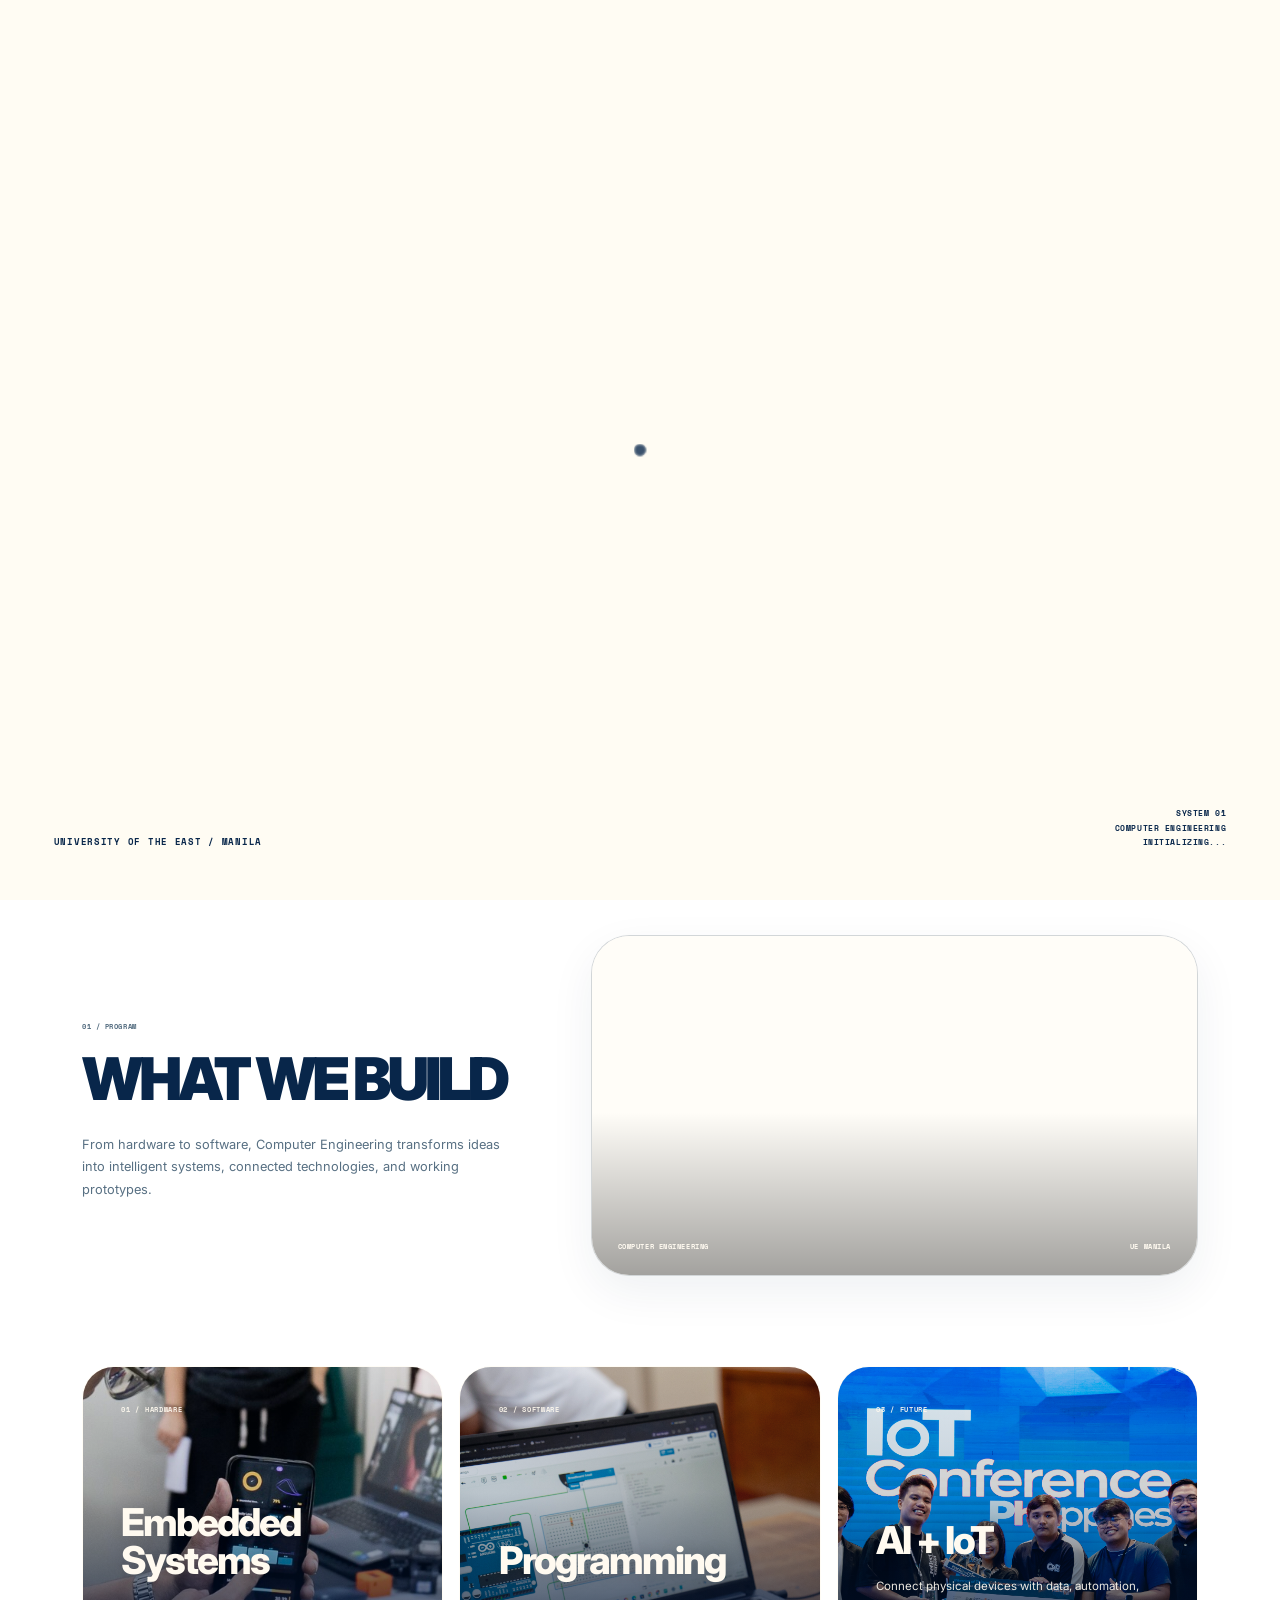
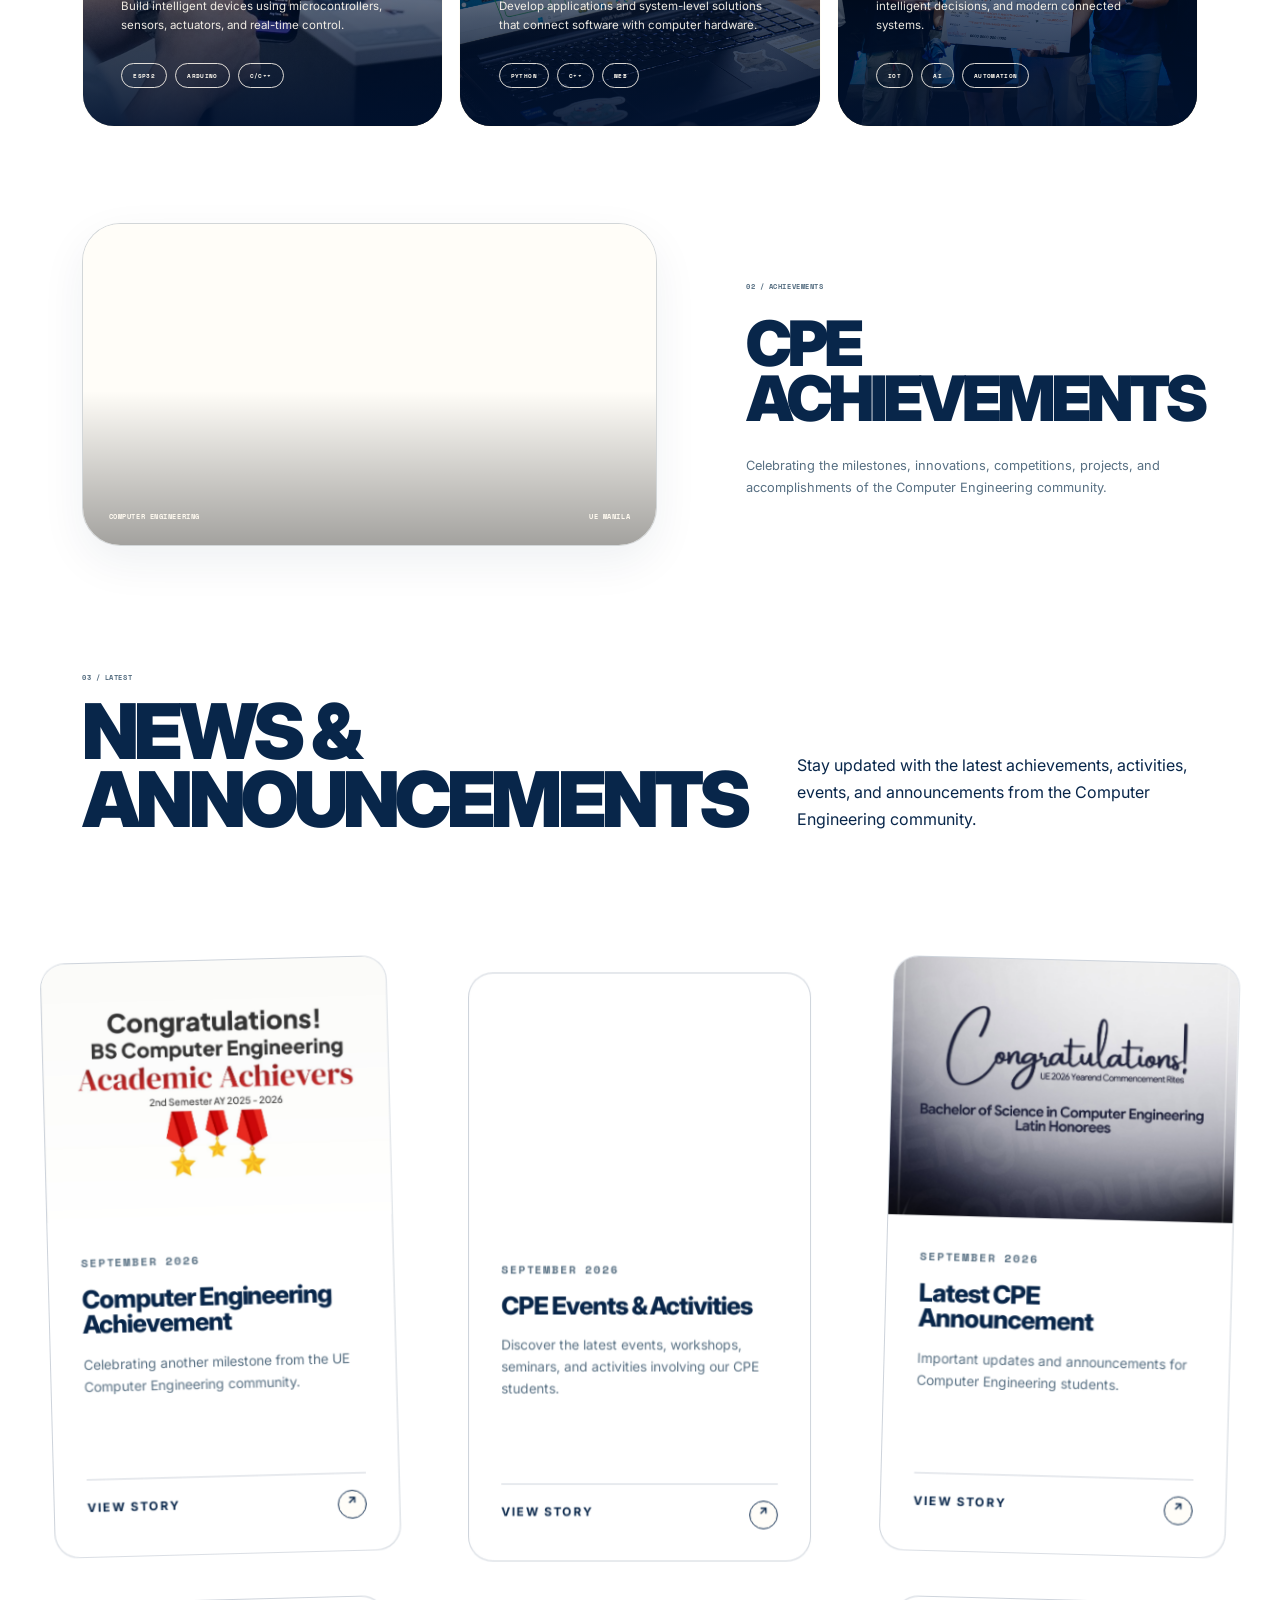
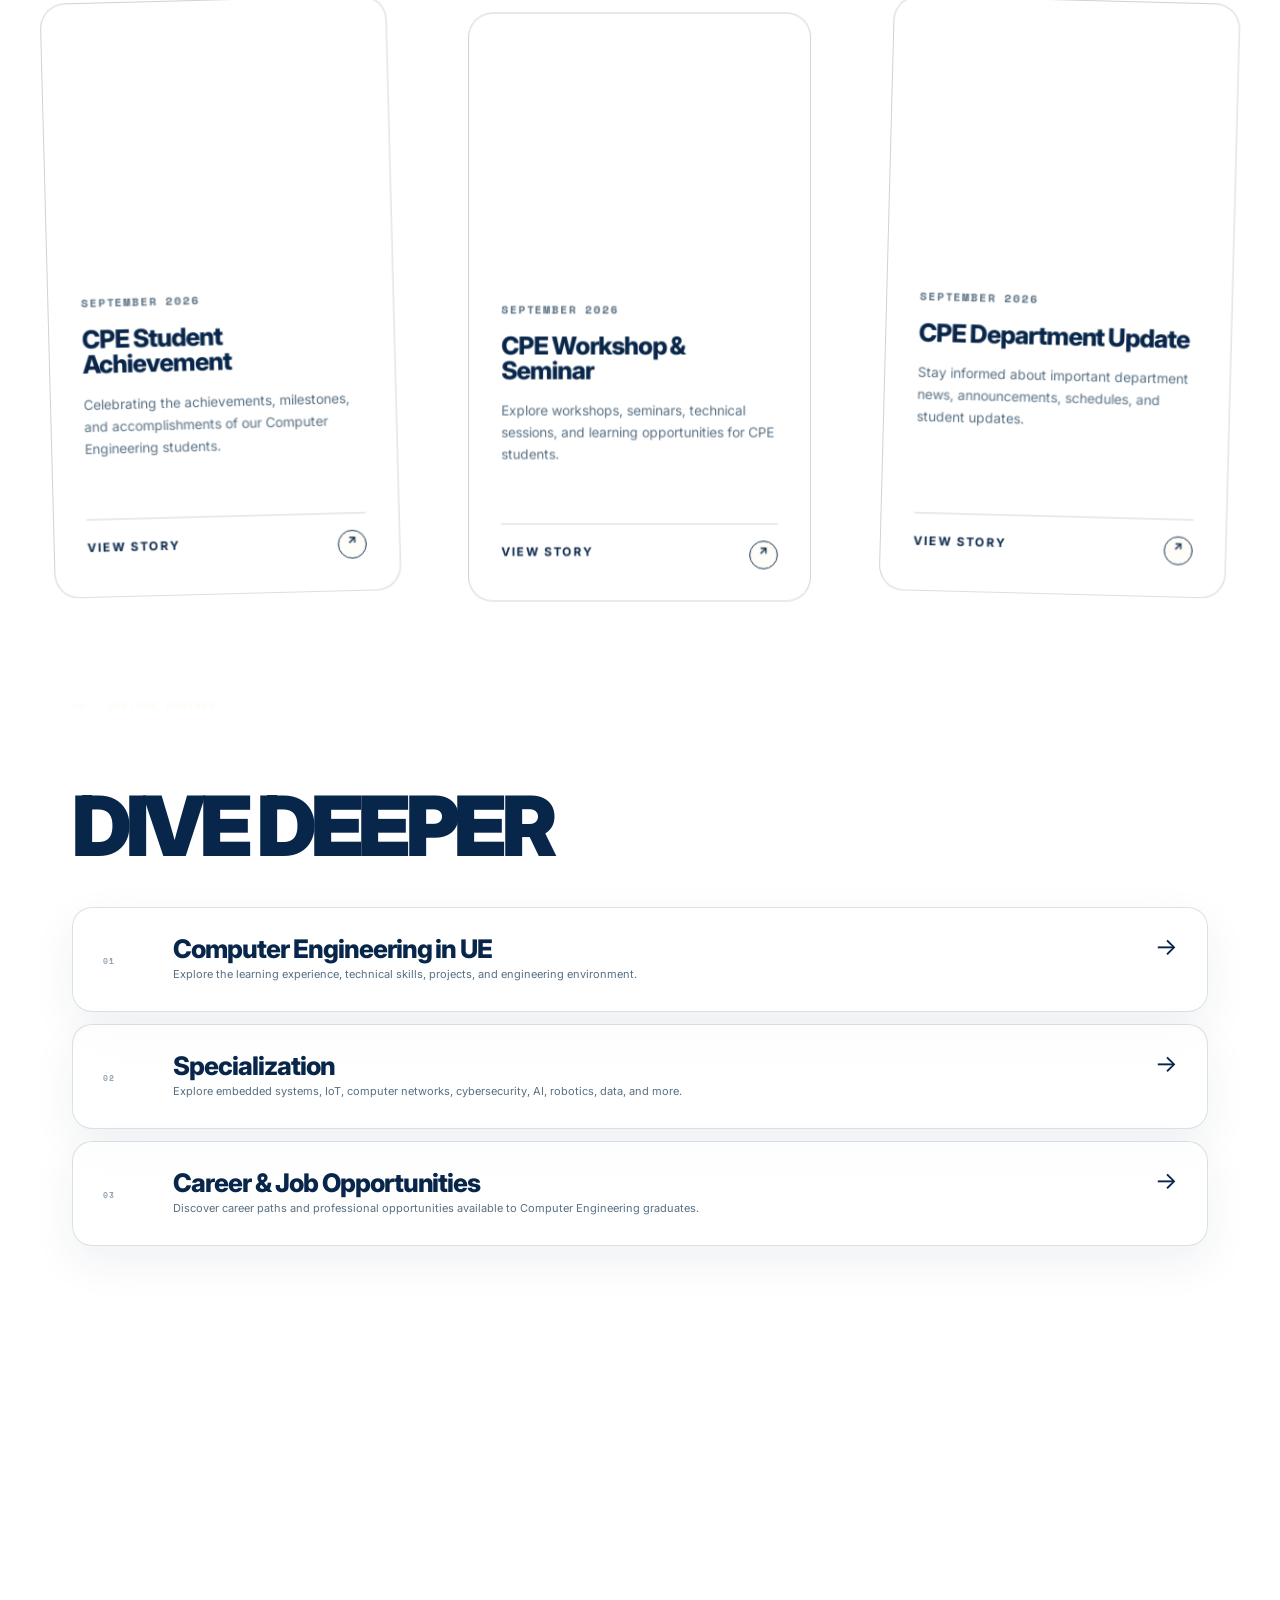
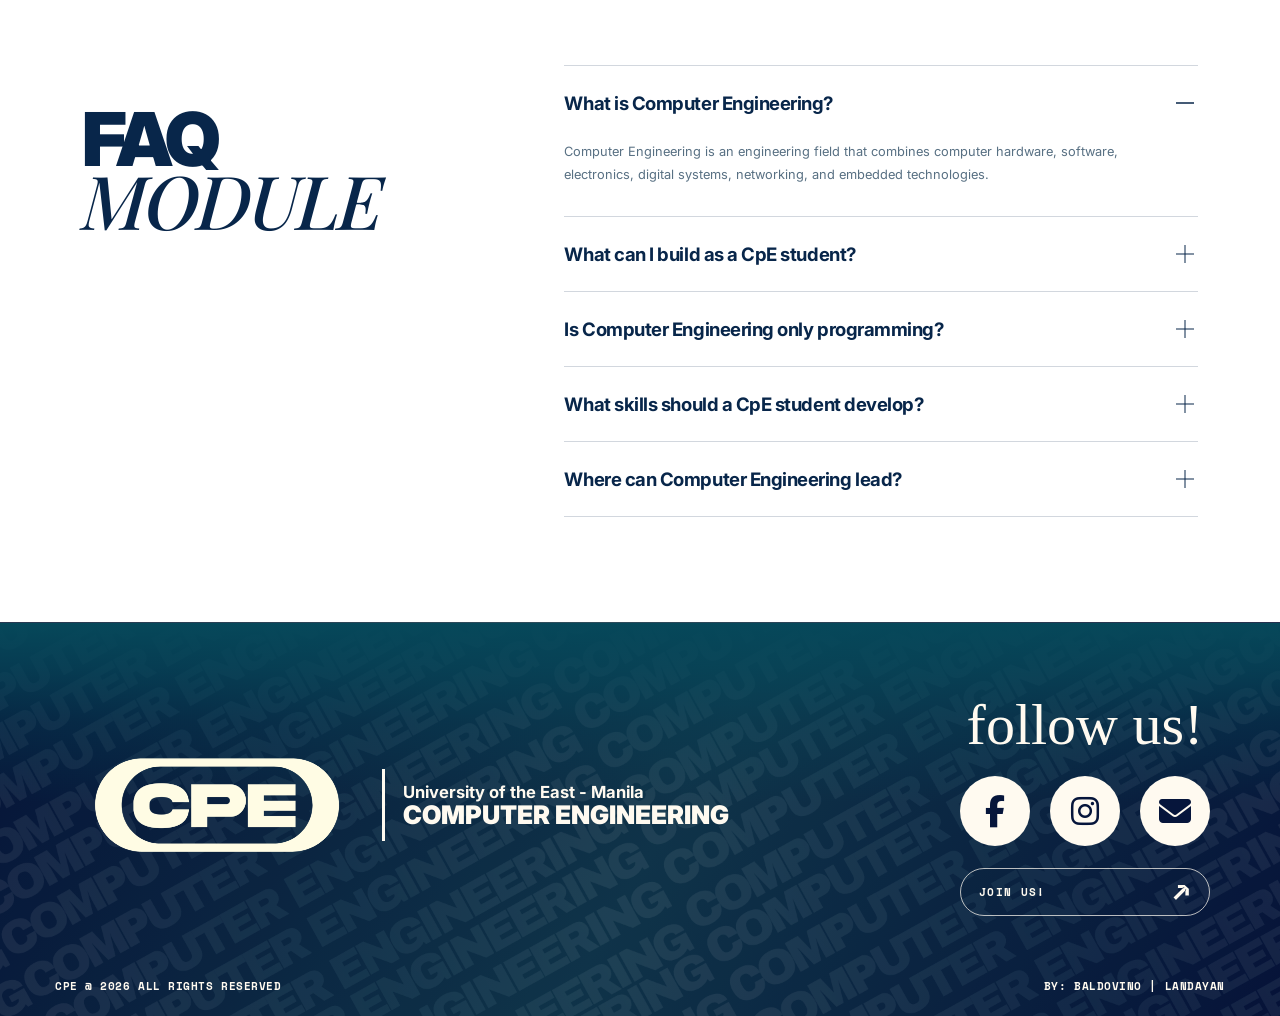
==== commit f89f9830: "final project" ====
--- a/index.html
+++ b/index.html
@@ -52,13 +52,18 @@
 
     <link
         rel="stylesheet"
-        href="index.css"
+        href="css/index.css"
     >
 
 </head>
 
 
 <body>
+
+    <div
+        class="page-transition"
+        id="pageTransition"
+    ></div>
 
 
     <!-- =====================================================
@@ -1654,6 +1659,17 @@
 
             </div>
 
+
+            <a
+                class="cpe-join-us"
+                href="https://www.ue.edu.ph/mla/"
+                target="_blank"
+                rel="noopener noreferrer"
+            >
+                JOIN US!
+                <span>↗</span>
+            </a>
+
         </div>
 
     </div>
@@ -3362,7 +3378,7 @@
      MAIN JAVASCRIPT
 ========================================================= -->
 
-<script src="index.js"></script>
+<script src="java/index.js"></script>
 
 
 </body>
--- a/css/index.css
+++ b/css/index.css
@@ -0,0 +1,12240 @@
+/* =========================================================
+   UE MANILA â€” COMPUTER ENGINEERING
+   INDEX.CSS
+
+   CLEAN MERGED VERSION
+
+   LIGHT MODE:
+   Cream + icy blue + navy
+
+   DARK MODE:
+   Deep navy + teal + cream
+========================================================= */
+
+
+/* =========================================================
+   01. RESET
+========================================================= */
+
+*,
+*::before,
+*::after {
+    box-sizing: border-box;
+}
+
+
+html {
+    scroll-behavior: smooth;
+}
+
+
+html,
+body {
+    margin: 0;
+    padding: 0;
+
+    min-height: 100%;
+
+    overflow-x: hidden;
+
+    background:
+        var(--page-bg);
+
+    background-attachment:
+        fixed;
+
+    background-size:
+        cover;
+
+    background-repeat:
+        no-repeat;
+
+    color:
+        var(--text);
+
+    font-family:
+        "Inter",
+        Arial,
+        sans-serif;
+
+    transition:
+        color 0.65s
+        cubic-bezier(.16, 1, .3, 1);
+}
+
+
+body.no-scroll {
+    overflow: hidden;
+}
+
+
+.page-transition {
+    position: fixed;
+    z-index: 99999;
+    inset: 0;
+    pointer-events: none;
+    background: var(--page-bg);
+    transform: translateY(100%);
+}
+
+
+.page-transition.is-leaving {
+    pointer-events: auto;
+    animation: page-transition-leave 650ms cubic-bezier(.77, 0, .18, 1) forwards;
+}
+
+
+@keyframes page-transition-leave {
+    from {
+        transform: translateY(100%);
+    }
+
+    to {
+        transform: translateY(0);
+    }
+}
+
+
+img {
+    display: block;
+
+    max-width: 100%;
+}
+
+
+a {
+    color: inherit;
+
+    text-decoration: none;
+}
+
+
+button {
+    font: inherit;
+}
+
+
+button,
+summary,
+a {
+    -webkit-tap-highlight-color: transparent;
+}
+
+
+::selection {
+    background: var(--text);
+
+    color: var(--page-bg);
+}
+
+
+
+/* =========================================================
+   02. LIGHT MODE
+========================================================= */
+
+:root,
+html[data-theme="light"] {
+
+    --navy:
+        #08264a;
+
+    --navy-dark:
+        #041c3b;
+
+    --cream:
+        #fffaf0;
+
+    --cream-soft:
+        #fffdf8;
+
+    --ice:
+        #e9f8f8;
+
+    --ice-2:
+        #d6f2f4;
+
+    --ice-3:
+        #bde9ed;
+
+    --teal:
+        #0b5368;
+
+
+    --page-bg:
+        linear-gradient(
+            135deg,
+            #fffaf0 0%,
+            #eefafa 45%,
+            #c9f2f4 100%
+        );
+
+    --page-bg-soft:
+        #f5fbf9;
+
+    --intro-bg:
+        #fffcf3;
+
+    --hero-bg:
+        #dff4f3;
+
+    --text:
+        #08264a;
+
+    --text-soft:
+        #587083;
+
+    --hero-title:
+        #315f78;
+
+    --border:
+        rgba(8, 38, 74, 0.18);
+
+    --border-strong:
+        rgba(8, 38, 74, 0.78);
+
+    --card:
+        rgba(255, 255, 255, 0.50);
+
+    --card-solid:
+        #fffdf8;
+
+    --opposite:
+        #08264a;
+
+    --opposite-text:
+        #fffaf0;
+
+    --nav-bg:
+        rgba(255, 250, 240, 0.91);
+
+    --shadow:
+        0 16px 45px
+        rgba(8, 38, 74, 0.065);
+}
+
+
+
+/* =========================================================
+   03. DARK MODE
+========================================================= */
+
+html[data-theme="dark"] {
+
+    --navy:
+        #fffaf0;
+
+    --navy-dark:
+        #fffaf0;
+
+    --cream:
+        #020b2d;
+
+    --cream-soft:
+        #031434;
+
+    --ice:
+        #07394a;
+
+    --ice-2:
+        #07475a;
+
+    --ice-3:
+        #0b6073;
+
+    --teal:
+        #0b6073;
+
+
+    --page-bg:
+        linear-gradient(
+            135deg,
+            #020b2d 0%,
+            #032b45 48%,
+            #075064 100%
+        );
+
+    --page-bg-soft:
+        #031735;
+
+    --intro-bg:
+        #17253a;
+
+    --hero-bg:
+        #063d4f;
+
+    --text:
+        #fffaf0;
+
+    --text-soft:
+        #bacbd1;
+
+    --hero-title:
+        #fffaf0;
+
+    --border:
+        rgba(255, 250, 240, 0.17);
+
+    --border-strong:
+        rgba(255, 250, 240, 0.48);
+
+    --card:
+        rgba(5, 55, 72, 0.52);
+
+    --card-solid:
+        #06394a;
+
+    --opposite:
+        #fffaf0;
+
+    --opposite-text:
+        #041c3b;
+
+    --nav-bg:
+        rgba(2, 11, 45, 0.91);
+
+    --shadow:
+        0 20px 55px
+        rgba(0, 0, 0, 0.15);
+}
+
+
+
+/* =========================================================
+   04. GLOBAL TRANSITIONS
+========================================================= */
+
+#site,
+nav,
+.topbar,
+.hero,
+.section,
+.card,
+.mini-project,
+.deeper-card,
+.contact,
+footer,
+.faq details,
+.faq summary,
+.stat {
+
+    transition:
+        background-color 0.65s cubic-bezier(.16, 1, .3, 1),
+        color 0.65s cubic-bezier(.16, 1, .3, 1),
+        border-color 0.65s cubic-bezier(.16, 1, .3, 1),
+        box-shadow 0.65s cubic-bezier(.16, 1, .3, 1);
+}
+
+
+
+/* =========================================================
+   05. GLOBAL CONTAINER
+========================================================= */
+
+.container {
+    width:
+        min(
+            1380px,
+            calc(100% - 80px)
+        );
+
+    margin-inline: auto;
+}
+
+
+
+/* =========================================================
+   06. INTRO
+========================================================= */
+
+#intro {
+    position: fixed;
+
+    inset: 0;
+
+    z-index: 10000;
+
+    overflow: hidden;
+
+    background: var(--intro-bg);
+
+    opacity: 1;
+
+    visibility: visible;
+
+    transition:
+        opacity 1.15s cubic-bezier(.16, 1, .3, 1),
+        visibility 1.15s;
+}
+
+
+#intro.go-home {
+    opacity: 0;
+
+    visibility: hidden;
+
+    pointer-events: none;
+}
+
+
+.intro-sheet {
+    position: relative;
+
+    width: 100%;
+    height: 100%;
+}
+
+
+
+/* =========================================================
+   INTRO VIDEO
+========================================================= */
+
+.intro-video-wrap {
+    position: absolute;
+
+    inset: 0;
+
+    display: flex;
+
+    align-items: center;
+
+    justify-content: center;
+
+    overflow: hidden;
+
+    background: var(--intro-bg);
+}
+
+
+.intro-video {
+    width: 100%;
+    height: 100%;
+
+    object-fit: cover;
+
+    object-position: center center;
+
+    transform:
+        scale(1);
+
+    transform-origin:
+        center center;
+
+    pointer-events: none;
+
+    transition:
+        transform 1.2s cubic-bezier(.16, 1, .3, 1),
+        opacity 0.8s ease;
+}
+
+
+#intro.go-home .intro-video {
+    opacity: 0.35;
+
+    transform:
+        scale(1.015);
+}
+
+
+
+/* =========================================================
+   INTRO LEFT LABEL
+========================================================= */
+
+.intro-label {
+    position: absolute;
+
+    z-index: 4;
+
+    left:
+        clamp(
+            26px,
+            4.2vw,
+            72px
+        );
+
+    bottom:
+        clamp(
+            26px,
+            4vw,
+            62px
+        );
+
+    max-width: 44vw;
+
+    color: var(--text);
+
+    font-family:
+        "Space Mono",
+        monospace;
+
+    font-size:
+        clamp(
+            7px,
+            0.7vw,
+            10px
+        );
+
+    font-weight: 700;
+
+    line-height: 1.5;
+
+    letter-spacing: 0.08em;
+
+    text-transform: uppercase;
+}
+
+
+
+/* =========================================================
+   INTRO RIGHT LABEL
+========================================================= */
+
+.intro-code {
+    position: absolute;
+
+    z-index: 4;
+
+    right:
+        clamp(
+            26px,
+            4.2vw,
+            72px
+        );
+
+    bottom:
+        clamp(
+            26px,
+            4vw,
+            62px
+        );
+
+    max-width: 40vw;
+
+    color: var(--text);
+
+    text-align: right;
+
+    font-family:
+        "Space Mono",
+        monospace;
+
+    font-size:
+        clamp(
+            6px,
+            0.65vw,
+            9px
+        );
+
+    font-weight: 700;
+
+    line-height: 1.7;
+
+    letter-spacing: 0.07em;
+
+    text-transform: uppercase;
+}
+
+
+.intro-wipe {
+    position: absolute;
+
+    inset: 0;
+
+    z-index: 5;
+
+    pointer-events: none;
+
+    opacity: 0;
+
+    background:
+        linear-gradient(
+            180deg,
+            transparent 0%,
+            var(--page-bg) 100%
+        );
+}
+
+
+
+/* =========================================================
+   07. SHARED COMPUTER ENGINEERING TITLE
+
+   IMPORTANT:
+
+   This is the SAME title used during the intro transition
+   and after it lands inside the hero.
+
+   Do not create another copy of the title in HTML.
+========================================================= */
+
+#sharedTitle {
+    position: fixed;
+
+    z-index: 10020;
+
+    left: 50%;
+    top: 50%;
+
+    display: flex;
+
+    flex-direction: column;
+
+    align-items: flex-start;
+
+    width: max-content;
+
+    max-width: 94vw;
+
+    margin: 0;
+    padding: 0;
+
+    color: var(--hero-title);
+
+    font-family:
+        "Inter",
+        Arial,
+        sans-serif;
+
+    font-size:
+        clamp(
+            58px,
+            7.2vw,
+            124px
+        );
+
+    font-weight: 900;
+
+    line-height: 0.79;
+
+    letter-spacing: -0.078em;
+
+    text-transform: uppercase;
+
+    text-rendering: geometricPrecision;
+
+    -webkit-font-smoothing: antialiased;
+
+    opacity: 0;
+
+    transform:
+        translate(-50%, -50%);
+
+    transform-origin:
+        top left;
+
+    pointer-events: none;
+
+    will-change:
+        transform,
+        opacity;
+
+    transition:
+        color 0.65s ease;
+}
+
+
+#sharedTitle.is-visible {
+    opacity: 1;
+}
+
+
+#sharedTitle .computer,
+#sharedTitle .engineering {
+    display: block;
+
+    margin: 0;
+    padding: 0;
+
+    color: inherit;
+
+    font: inherit;
+
+    line-height: inherit;
+
+    letter-spacing: inherit;
+
+    white-space: nowrap;
+}
+
+
+#sharedTitle .engineering {
+    margin-top: 0.08em;
+}
+
+
+
+/* =========================================================
+   TITLE AFTER LANDING
+========================================================= */
+
+#sharedTitle.title-landed {
+    position: relative;
+
+    color: var(--hero-title);
+
+    left: auto;
+    top: auto;
+
+    z-index: 10;
+
+    width: 100%;
+
+    max-width: none;
+
+    opacity: 1;
+
+    transform: none;
+
+    font-size:
+        clamp(
+            54px,
+            6.25vw,
+            108px
+        );
+
+    line-height: 0.79;
+
+    letter-spacing: -0.078em;
+}
+
+
+
+/* =========================================================
+   08. MAIN SITE
+========================================================= */
+
+#site {
+    position: relative;
+
+    z-index: 1;
+
+    min-height: 100vh;
+
+    background:
+        linear-gradient(
+            180deg,
+            var(--page-bg) 0%,
+            var(--page-bg-soft) 100%
+        );
+
+    color: var(--text);
+}
+
+
+
+/* =========================================================
+   09. TOP BANNER
+
+   Kept intact.
+========================================================= */
+
+.topbar {
+    position: relative;
+
+    z-index: 100;
+
+    min-height: 34px;
+
+    display: flex;
+
+    align-items: center;
+
+    justify-content: space-between;
+
+    gap: 30px;
+
+    padding:
+        8px
+        clamp(
+            20px,
+            4vw,
+            64px
+        );
+
+    background: var(--opposite);
+
+    color: var(--opposite-text);
+
+    font-family:
+        "Space Mono",
+        monospace;
+
+    font-size: 8px;
+
+    font-weight: 700;
+
+    letter-spacing: 0.07em;
+
+    text-transform: uppercase;
+}
+
+
+.topbar .live {
+    display: flex;
+
+    align-items: center;
+
+    gap: 9px;
+}
+
+
+.topbar .dot {
+    width: 7px;
+    height: 7px;
+
+    flex: 0 0 auto;
+
+    border-radius: 50%;
+
+    background: #65e6be;
+
+    box-shadow:
+        0 0 0 4px
+        rgba(101, 230, 190, 0.12);
+
+    animation:
+        statusPulse
+        2s
+        ease-in-out
+        infinite;
+}
+
+
+.topbar-divider {
+    display: inline-block;
+
+    margin-inline: 9px;
+
+    opacity: 0.35;
+}
+
+
+@keyframes statusPulse {
+
+    0%,
+    100% {
+        opacity: 1;
+    }
+
+    50% {
+        opacity: 0.45;
+    }
+
+}
+
+
+
+/* =========================================================
+   10. NAVIGATION
+========================================================= */
+
+nav {
+    position: fixed;
+
+    top: 0;
+
+    z-index: 1000;
+
+    width: 100%;
+
+    background: var(--nav-bg);
+
+    color: var(--text);
+
+    border-bottom:
+        1px solid
+        var(--border);
+
+    backdrop-filter:
+        blur(22px);
+
+    -webkit-backdrop-filter:
+        blur(22px);
+}
+
+
+.nav-inner {
+    width:
+        min(
+            1460px,
+            calc(100% - 70px)
+        );
+
+    min-height: 70px;
+
+    margin-inline: auto;
+
+    display: grid;
+
+    grid-template-columns:
+        auto
+        1fr
+        auto
+        auto;
+
+    align-items: center;
+
+    gap:
+        clamp(
+            16px,
+            2.5vw,
+            40px
+        );
+}
+
+
+
+/* =========================================================
+   LOGO
+========================================================= */
+
+.logo {
+    display: flex;
+
+    align-items: baseline;
+
+    gap: 9px;
+
+    color: var(--text);
+
+    font-size: 23px;
+
+    font-weight: 900;
+
+    letter-spacing: -0.06em;
+
+    text-transform: uppercase;
+}
+
+
+.nav-logo-image {
+    display: block;
+
+    width: 180px;
+    height: 70px;
+
+    object-fit: contain;
+}
+
+
+.logo small {
+    color: var(--text-soft);
+
+    font-family:
+        "Space Mono",
+        monospace;
+
+    font-size: 7px;
+
+    font-weight: 700;
+
+    letter-spacing: 0.07em;
+}
+
+
+
+/* =========================================================
+   NAVIGATION LINKS
+========================================================= */
+
+.nav-links {
+    display: flex;
+
+    align-items: center;
+
+    justify-content: center;
+
+    gap:
+        clamp(
+            17px,
+            2.4vw,
+            42px
+        );
+
+    margin: 0;
+    padding: 0;
+
+    list-style: none;
+}
+
+
+.nav-links a {
+    position: relative;
+
+    display: block;
+
+    padding:
+        27px
+        0
+        24px;
+
+    color: var(--text);
+
+    font-family:
+        "Space Mono",
+        monospace;
+
+    font-size: 8px;
+
+    font-weight: 700;
+
+    letter-spacing: 0.07em;
+
+    text-transform: uppercase;
+
+    transition:
+        opacity 0.3s ease,
+        color 0.5s ease;
+}
+
+
+.nav-links a::after {
+    content: "";
+
+    position: absolute;
+
+    left: 0;
+    right: 0;
+
+    bottom: 17px;
+
+    height: 1px;
+
+    background: currentColor;
+
+    transform:
+        scaleX(0);
+
+    transform-origin:
+        right;
+
+    transition:
+        transform 0.35s
+        cubic-bezier(.16, 1, .3, 1);
+}
+
+
+.nav-links a:hover::after,
+.nav-links a.active::after {
+    transform:
+        scaleX(1);
+
+    transform-origin:
+        left;
+}
+
+
+.nav-links a:hover {
+    opacity: 0.55;
+}
+
+
+
+/* =========================================================
+   NAVIGATION RIGHT
+========================================================= */
+
+.nav-right {
+    display: flex;
+
+    align-items: center;
+
+    justify-content: flex-end;
+
+    gap: 14px;
+}
+
+
+.clock {
+    min-width: 118px;
+
+    color: var(--text-soft);
+
+    font-family:
+        "Space Mono",
+        monospace;
+
+    font-size: 7px;
+
+    font-weight: 700;
+
+    letter-spacing: 0.05em;
+
+    text-align: right;
+}
+
+
+
+/* =========================================================
+   11. THEME TOGGLE
+========================================================= */
+
+.theme-toggle {
+    position: relative;
+
+    width: 58px;
+    height: 30px;
+
+    flex: 0 0 auto;
+
+    padding: 0;
+
+    cursor: pointer;
+
+    border:
+        1px solid
+        var(--border-strong);
+
+    border-radius: 999px;
+
+    background: transparent;
+
+    color: var(--text);
+
+    transition:
+        background-color 0.35s ease,
+        border-color 0.35s ease,
+        color 0.35s ease;
+}
+
+
+.theme-toggle::before {
+    position: absolute;
+    top: 3px;
+    left: 3px;
+    width: 23px;
+    height: 23px;
+    content: "";
+    border-radius: 50%;
+    background: var(--text);
+    transform: translateX(0);
+    transition: transform 0.4s cubic-bezier(.16, 1, .3, 1), background-color 0.35s ease;
+}
+
+
+.theme-toggle:hover {
+    background:
+        rgba(127, 127, 127, 0.08);
+}
+
+
+.theme-toggle .sun,
+.theme-toggle .moon {
+    position: absolute;
+
+    top: 50%;
+
+    display: grid;
+
+    place-items: center;
+
+    width: 23px;
+    height: 23px;
+
+    border-radius: 50%;
+
+    font-size: 12px;
+    z-index: 1;
+    color: var(--page-bg);
+
+    transform:
+        translateY(-50%);
+
+    transition:
+        opacity 0.35s ease,
+        transform 0.35s ease;
+}
+
+
+.theme-toggle .sun {
+    left: 3px;
+
+    opacity: 1;
+}
+
+
+.theme-toggle .moon {
+    right: 3px;
+
+    opacity: 0.25;
+}
+
+
+html[data-theme="dark"]
+.theme-toggle .sun {
+    opacity: 0.25;
+}
+
+
+html[data-theme="dark"]
+.theme-toggle .moon {
+    opacity: 1;
+}
+
+
+html[data-theme="dark"]
+.theme-toggle::before {
+    transform: translateX(28px);
+}
+
+
+html[data-theme="dark"]
+.theme-toggle .sun,
+html[data-theme="light"]
+.theme-toggle .moon {
+    color: var(--text);
+}
+
+
+
+/* =========================================================
+   12. NAV CTA
+========================================================= */
+
+.cta {
+    min-height: 38px;
+
+    display: inline-flex;
+
+    align-items: center;
+
+    justify-content: center;
+
+    padding:
+        0
+        17px;
+
+    border:
+        1px solid
+        var(--text);
+
+    border-radius: 999px;
+
+    color: var(--text);
+
+    font-family:
+        "Space Mono",
+        monospace;
+
+    font-size: 7px;
+
+    font-weight: 700;
+
+    letter-spacing: 0.07em;
+
+    text-transform: uppercase;
+
+    transition:
+        background-color 0.35s ease,
+        color 0.35s ease,
+        transform 0.35s ease;
+}
+
+
+.cta:hover {
+    background: var(--text);
+
+    color: var(--page-bg);
+
+    transform:
+        translateY(-2px);
+}
+
+
+
+/* =========================================================
+   13. MOBILE MENU BUTTON
+========================================================= */
+
+.menu-button {
+    display: none;
+
+    width: 42px;
+    height: 42px;
+
+    padding: 10px;
+
+    cursor: pointer;
+
+    border:
+        1px solid
+        var(--border);
+
+    border-radius: 50%;
+
+    background: transparent;
+}
+
+
+.menu-button span {
+    display: block;
+
+    width: 100%;
+    height: 1px;
+
+    margin:
+        5px
+        0;
+
+    background: var(--text);
+
+    transition:
+        transform 0.3s ease,
+        opacity 0.3s ease;
+}
+
+
+.menu-button.active span:nth-child(1) {
+    transform:
+        translateY(6px)
+        rotate(45deg);
+}
+
+
+.menu-button.active span:nth-child(2) {
+    opacity: 0;
+}
+
+
+.menu-button.active span:nth-child(3) {
+    transform:
+        translateY(-6px)
+        rotate(-45deg);
+}
+
+
+
+/* =========================================================
+   14. MOBILE MENU
+========================================================= */
+
+.mobile-menu {
+    position: fixed;
+
+    z-index: 85;
+
+    left: 0;
+    right: 0;
+    top: 0;
+
+    display: none;
+
+    padding:
+        115px
+        28px
+        45px;
+
+    background: var(--page-bg);
+
+    border-bottom:
+        1px solid
+        var(--border);
+
+    box-shadow:
+        0 25px 50px
+        rgba(0, 0, 0, 0.08);
+
+    transform:
+        translateY(-110%);
+
+    transition:
+        transform 0.5s
+        cubic-bezier(.16, 1, .3, 1);
+}
+
+
+.mobile-menu.active {
+    transform:
+        translateY(0);
+}
+
+
+.mobile-menu a {
+    display: block;
+
+    padding:
+        18px
+        0;
+
+    border-bottom:
+        1px solid
+        var(--border);
+
+    color: var(--text);
+
+    font-size:
+        clamp(
+            25px,
+            8vw,
+            44px
+        );
+
+    font-weight: 800;
+
+    letter-spacing: -0.05em;
+}
+
+
+
+/* =========================================================
+   15. HERO
+
+   Reference composition:
+
+                HELLO
+
+   BUILDING HARDWARE & SOFTWARE
+   COMPUTER
+   ENGINEERING
+
+   HELLO stays in the upper/right area.
+   The title stays in the lower/left area.
+========================================================= */
+
+.hero {
+    position: relative;
+
+    min-height:
+        calc(
+            100vh - 104px
+        );
+
+    padding:
+        clamp(
+            34px,
+            3.4vw,
+            58px
+        );
+
+    overflow: hidden;
+
+    background:
+        transparent;
+}
+
+
+
+/* =========================================================
+   HERO FRAME
+========================================================= */
+
+.hero::before {
+    content: "";
+
+    position: absolute;
+
+    inset:
+        clamp(
+            34px,
+            3.4vw,
+            58px
+        );
+
+    z-index: 0;
+
+    border:
+        clamp(
+            4px,
+            0.38vw,
+            6px
+        )
+        solid
+        var(--border-strong);
+
+    border-radius:
+        clamp(
+            68px,
+            7vw,
+            112px
+        );
+
+    transition:
+        background 0.7s ease,
+        border-color 0.7s ease;
+}
+
+
+
+/* =========================================================
+   LIGHT HERO BACKGROUND
+========================================================= */
+
+html[data-theme="light"]
+.hero::before {
+    background:
+
+        radial-gradient(
+            ellipse
+            at 52% 25%,
+
+            #bdecef
+            0%,
+
+            rgba(207, 242, 243, 0.86)
+            31%,
+
+            transparent
+            64%
+        ),
+
+        linear-gradient(
+            125deg,
+
+            #f7fcfa
+            0%,
+
+            #dff4f3
+            50%,
+
+            #f8fcfa
+            100%
+        );
+}
+
+
+
+/* =========================================================
+   DARK HERO BACKGROUND
+========================================================= */
+
+html[data-theme="dark"]
+.hero::before {
+    background:
+
+        radial-gradient(
+            ellipse
+            at 53% 18%,
+
+            rgba(62, 123, 139, 0.48)
+            0%,
+
+            rgba(6, 61, 79, 0.72)
+            34%,
+
+            transparent
+            62%
+        ),
+
+        linear-gradient(
+            120deg,
+
+            #021b3c
+            0%,
+
+            #063e50
+            47%,
+
+            #02143a
+            100%
+        );
+}
+
+
+
+/* =========================================================
+   HERO AMBIENT LIGHT
+========================================================= */
+
+.hero::after {
+    content: "";
+
+    position: absolute;
+
+    z-index: 1;
+
+    width: 72vw;
+    height: 65vw;
+
+    max-width: 1150px;
+    max-height: 900px;
+
+    left: 56%;
+    top: 32%;
+
+    border-radius: 50%;
+
+    pointer-events: none;
+
+    background:
+        radial-gradient(
+            ellipse,
+            var(--ice-3) 0%,
+            transparent 68%
+        );
+
+    opacity: 0.32;
+
+    filter:
+        blur(55px);
+
+    transform:
+        translate(-50%, -50%);
+}
+
+
+/* =========================================================
+   HERO PHOTO
+   Full image inside the rounded hero frame.
+========================================================= */
+
+.hero-photo {
+    position: absolute;
+
+    inset:
+        clamp(
+            34px,
+            3.4vw,
+            58px
+        );
+
+    z-index: 1;
+
+    overflow: hidden;
+
+    border-radius:
+        clamp(
+            68px,
+            7vw,
+            112px
+        );
+
+    background: #061638;
+
+    pointer-events: none;
+}
+
+
+.hero-photo img {
+    position: absolute;
+
+    inset: 0;
+
+    width: 100%;
+    height: 100%;
+
+    /* Keep the entire photo visible instead of zooming/cropping it. */
+    object-fit: cover;
+    object-position: center;
+
+    display: block;
+
+    opacity: 1;
+}
+
+.cpe-logo-stage {
+    position: absolute;
+    right: 70px;
+    bottom: 45px;
+    width: 180px;
+    z-index: 10;
+    pointer-events: none;
+}
+
+.hero-cpe-logo {
+    width: 100%;
+    height: auto;
+    display: block;
+}
+
+/* =========================================================
+   SUBTLE HERO GRADIENT
+   Only a small lower fade for text readability.
+========================================================= */
+
+.hero-photo::after {
+    content: "";
+
+    position: absolute;
+
+    inset: 0;
+
+    z-index: 1;
+
+    pointer-events: none;
+
+    background:
+        linear-gradient(
+            to bottom,
+            transparent 0%,
+            transparent 58%,
+            rgba(2, 11, 45, 0.03) 69%,
+            rgba(2, 11, 45, 0.10) 76%,
+            rgba(2, 11, 45, 0.24) 88%,
+            rgba(2, 11, 45, 0.42) 100%
+        );
+}
+
+
+/* =========================================================
+   16. ANIMATED CPE LOGO
+   Replaces the old HELLO artwork.
+========================================================= */
+
+.hero-logo-stage {
+    position: absolute;
+
+    z-index: 6;
+
+    right:
+        clamp(
+            72px,
+            7vw,
+            118px
+        );
+
+    bottom:
+        clamp(
+            76px,
+            7vw,
+            118px
+        );
+
+    width:
+        clamp(
+            105px,
+            11vw,
+            175px
+        );
+
+    pointer-events: none;
+
+    opacity: 0;
+
+    transform:
+        translateY(26px)
+        scale(0.94);
+
+    transition:
+        opacity 1.1s ease,
+        transform 1.6s cubic-bezier(.16, 1, .3, 1);
+
+    animation:
+        cpeLogoFloat 4s ease-in-out infinite;
+
+    will-change:
+        transform;
+}
+
+
+#site.home-ready
+.hero-logo-stage {
+    opacity: 1;
+
+    transform:
+        translateY(0)
+        scale(1);
+}
+
+
+.hero-cpe-logo {
+    display: block;
+
+    width: 100%;
+    height: auto;
+
+    object-fit: contain;
+
+    filter:
+        drop-shadow(
+            0 16px 24px
+            rgba(0, 0, 0, 0.20)
+        );
+}
+
+
+@keyframes cpeLogoFloat {
+
+    0%,
+    100% {
+        margin-bottom: 0;
+    }
+
+    50% {
+        margin-bottom: 14px;
+    }
+}
+
+
+/* =========================================================
+   17. HERO CONTENT
+========================================================= */
+
+.hero-content {
+    position: relative;
+
+    z-index: 5;
+
+    min-height:
+        clamp(
+            700px,
+            78vh,
+            870px
+        );
+
+    display: flex;
+
+    flex-direction: column;
+
+    justify-content: flex-end;
+
+    padding:
+        0
+        clamp(
+            50px,
+            5vw,
+            82px
+        )
+        clamp(
+            58px,
+            5vw,
+            84px
+        );
+
+    pointer-events: none;
+}
+
+
+
+/* =========================================================
+   HERO KICKER
+========================================================= */
+
+.hero-kicker {
+    width:
+        min(
+            840px,
+            64vw
+        );
+
+    margin-bottom:
+        clamp(
+            14px,
+            1.4vw,
+            21px
+        );
+
+    opacity: 0;
+
+    transform:
+        translateY(18px);
+
+    transition:
+        opacity 0.7s ease,
+        transform 0.9s cubic-bezier(.16, 1, .3, 1);
+}
+
+
+#site.home-ready
+.hero-kicker {
+    opacity: 1;
+
+    transform:
+        translateY(0);
+
+    transition-delay: 0.25s;
+}
+
+
+.kicker {
+    display: flex;
+
+    align-items: center;
+
+    gap: 14px;
+
+    color: #fffaf0;
+
+    font-family:
+        "Space Mono",
+        monospace;
+
+    font-size:
+        clamp(
+            7px,
+            0.62vw,
+            10px
+        );
+
+    font-weight: 700;
+
+    letter-spacing: 0.075em;
+
+    text-transform: uppercase;
+}
+
+
+.kicker span {
+    width:
+        clamp(
+            55px,
+            5vw,
+            84px
+        );
+
+    height: 1px;
+
+    flex: 0 0 auto;
+
+    background: currentColor;
+}
+
+
+
+/* =========================================================
+   18. HERO TITLE DESTINATION
+========================================================= */
+
+.hero-title-target {
+    position: relative;
+
+    z-index: 10;
+
+    width:
+        min(
+            900px,
+            67vw
+        );
+
+    min-height:
+        clamp(
+            120px,
+            13.5vw,
+            218px
+        );
+
+    display: flex;
+
+    align-items: flex-start;
+
+    justify-content: flex-start;
+
+    overflow: visible;
+
+    pointer-events: none;
+}
+
+
+
+/* =========================================================
+   19. HERO DESCRIPTION
+========================================================= */
+
+.hero-desc {
+    width:
+        min(
+            580px,
+            53vw
+        );
+
+    display: grid;
+
+    grid-template-columns:
+        88px
+        1fr;
+
+    gap: 19px;
+
+    margin-top:
+        clamp(
+            20px,
+            2vw,
+            28px
+        );
+
+    color: #fffaf0;
+
+    opacity: 0;
+
+    transform:
+        translateY(18px);
+
+    transition:
+        opacity 0.75s ease,
+        transform 0.9s cubic-bezier(.16, 1, .3, 1);
+}
+
+
+#site.home-ready
+.hero-desc {
+    opacity: 1;
+
+    transform:
+        translateY(0);
+
+    transition-delay: 0.65s;
+}
+
+
+.hero-desc strong {
+    color: #fffaf0;
+
+    font-family:
+        "Space Mono",
+        monospace;
+
+    font-size: 7px;
+
+    font-weight: 700;
+
+    line-height: 1.6;
+
+    letter-spacing: 0.07em;
+
+    text-transform: uppercase;
+}
+
+
+.hero-desc p {
+    max-width: 430px;
+
+    margin: 0;
+
+    color: rgba(255, 250, 240, 0.88);
+
+    font-size:
+        clamp(
+            11px,
+            0.9vw,
+            14px
+        );
+
+    line-height: 1.72;
+}
+
+
+
+/* =========================================================
+   END OF PART 1
+
+   Continue DIRECTLY underneath with PART 2.
+   Do not close or create another CSS file.
+========================================================= */
+/* =========================================================
+   20. GENERAL SECTIONS
+========================================================= */
+
+.section {
+    position: relative;
+
+    padding:
+        clamp(
+            86px,
+            8.2vw,
+            132px
+        )
+        0;
+
+    overflow: hidden;
+
+    color: var(--text);
+
+    background: transparent;
+
+    border-top:
+        none;
+}
+
+
+
+/* =========================================================
+   23. SECTION HEADER
+========================================================= */
+
+.section-head {
+    display: grid;
+
+    grid-template-columns:
+        minmax(
+            120px,
+            0.28fr
+        )
+        minmax(
+            0,
+            1fr
+        );
+
+    gap:
+        clamp(
+            35px,
+            7vw,
+            110px
+        );
+
+    align-items: start;
+
+    margin-bottom:
+        clamp(
+            50px,
+            6vw,
+            82px
+        );
+}
+
+
+.section-label {
+    padding-top: 12px;
+
+    color: var(--text-soft);
+
+    font-family:
+        "Space Mono",
+        monospace;
+
+    font-size: 7px;
+
+    font-weight: 700;
+
+    letter-spacing: 0.08em;
+
+    text-transform: uppercase;
+}
+
+
+.section-title {
+  white-space: nowrap;
+
+    color: var(--text);
+
+   font-size: clamp(
+        60px,
+        8vw,
+        135px
+    );
+    margin-left: 750px;
+    font-weight: 900;
+
+    line-height: 0.82;
+
+    letter-spacing: -0.05em;
+
+    text-transform: uppercase;
+
+    text-rendering:
+        geometricPrecision;
+
+    -webkit-font-smoothing:
+        antialiased;
+}
+
+
+.section-title em {
+    font-family:
+        "Playfair Display",
+        Georgia,
+        serif;
+
+    font-weight: 500;
+
+    letter-spacing: -0.04em;
+
+    text-transform: none;
+}
+
+
+
+/* =========================================================
+   24. SCROLL REVEAL
+
+   Shorter blur than before.
+
+   This prevents:
+   WHAT WE BUILD
+   FROM IDEA TO PROTOTYPE
+   ENGINEERS WHO CREATE
+
+   from remaining blurry for too long.
+========================================================= */
+
+.reveal {
+    opacity: 0;
+
+    transform:
+        translate3d(
+            0,
+            24px,
+            0
+        );
+
+    filter:
+        blur(2px);
+
+    transition:
+        opacity 0.65s ease,
+        transform 0.9s cubic-bezier(.16, 1, .3, 1),
+        filter 0.45s ease;
+}
+
+
+.reveal.show {
+    opacity: 1;
+
+    transform:
+        translate3d(
+            0,
+            0,
+            0
+        );
+
+    filter:
+        blur(0);
+}
+
+
+.section-head.reveal {
+    transform:
+        translate3d(
+            0,
+            18px,
+            0
+        );
+
+    filter:
+        blur(1px);
+}
+
+
+.section-head.reveal.show {
+    transform:
+        translate3d(
+            0,
+            0,
+            0
+        );
+
+    filter:
+        blur(0);
+}
+
+
+
+/* =========================================================
+   25. PROGRAM / ADVERTISEMENT SHOWCASE
+========================================================= */
+.program-section {
+    overflow: hidden;
+    padding-bottom: 48px;
+}
+.program-showcase {
+    display: grid;
+
+    grid-template-columns:
+        minmax(0, 0.9fr)
+        minmax(0, 1.3fr);
+
+    gap:
+        clamp(
+            40px,
+            5vw,
+            80px
+        );
+
+    align-items: center;
+
+    margin-bottom:
+        clamp(
+            56px,
+            7vw,
+            96px
+        );
+}
+.program-heading { 
+    min-width:0; 
+}
+.program-heading 
+.section-label { 
+    margin-bottom:22px; 
+}
+.program-title {
+    width: 100%;
+
+    max-width: none;
+
+    margin:
+        0
+        0
+        28px;
+
+    white-space: nowrap;
+
+    color:
+        var(--text);
+
+    font-size:
+        clamp(
+            44px,
+            4.6vw,
+            78px
+        );
+
+    font-weight: 900;
+
+    line-height: 0.88;
+
+    letter-spacing: -0.065em;
+
+    text-transform: uppercase;
+}
+.program-intro { max-width:520px; margin:0; color:var(--text-soft); font-size:clamp(12px,1vw,15px); line-height:1.75; }
+.program-video { position:relative; width:100%; aspect-ratio:16/9; overflow:hidden; border:1px solid var(--border); border-radius:clamp(24px,3vw,44px); background:var(--card-solid); box-shadow:var(--shadow); }
+.program-video-player { display:block; width:100%; height:100%; object-fit:cover; background:var(--card-solid); }
+.program-video-overlay { position:absolute; inset:0; pointer-events:none; background:linear-gradient(180deg,transparent 52%,rgba(0,0,0,.36) 100%); }
+.program-video-label { position:absolute; left:clamp(18px,2vw,30px); right:clamp(18px,2vw,30px); bottom:clamp(16px,1.8vw,25px); display:flex; align-items:center; justify-content:space-between; gap:20px; color:#fffaf0; font-family:"Space Mono",monospace; font-size:clamp(6px,.55vw,8px); font-weight:700; letter-spacing:.08em; text-transform:uppercase; }
+.program-features {
+    display: grid;
+    grid-template-columns: repeat(3, minmax(0, 1fr));
+    gap: 16px;
+}
+
+/* Each program card = perfect square */
+.program-feature {
+    position: relative;
+
+    width: 100%;
+    aspect-ratio: 1 / 1;
+
+    min-height: 0;
+
+    display: flex;
+    flex-direction: column;
+    justify-content: flex-end;
+
+    padding:
+        clamp(
+            28px,
+            3vw,
+            44px
+        );
+
+    overflow: hidden;
+
+    border:
+    1px solid
+    rgba(
+        255,
+        250,
+        240,
+        0.65
+    );
+
+    border-radius:
+        clamp(
+            24px,
+            2.5vw,
+            38px
+        );
+
+    background:
+        var(--card);
+
+    color:
+        #fffaf0;
+    transition:
+        transform 0.6s
+        cubic-bezier(.16, 1, .3, 1),
+        border-color 0.5s ease;
+}
+/* =========================================================
+   PROGRAM FEATURE BACKGROUND IMAGES
+========================================================= */
+
+.program-feature::before {
+    content: "";
+
+    position: absolute;
+
+    inset: 0;
+
+    z-index: 0;
+
+    background-position: center;
+
+    background-size: cover;
+
+    background-repeat: no-repeat;
+
+    transform:
+        scale(1);
+
+    transition:
+        transform 0.7s
+        cubic-bezier(.16, 1, .3, 1);
+}
+
+
+
+/* =========================================================
+   BACKGROUND IMAGE OVERLAY
+========================================================= */
+
+.program-feature::after {
+    content: "";
+
+    position: absolute;
+
+    inset: 0;
+
+    z-index: 1;
+
+    pointer-events: none;
+
+    background:
+        linear-gradient(
+            180deg,
+            rgba(0, 18, 48, 0.08) 0%,
+            rgba(0, 18, 48, 0.18) 35%,
+            rgba(0, 18, 48, 0.68) 70%,
+            rgba(0, 18, 48, 0.92) 100%
+        );
+
+    transition:
+        background 0.6s ease;
+}
+
+
+
+/* =========================================================
+   EMBEDDED SYSTEMS IMAGE
+========================================================= */
+
+.program-feature-embedded::before {
+    background-image:
+        url("../assets/embbeded.jpg");
+}
+
+
+
+/* =========================================================
+   PROGRAMMING IMAGE
+========================================================= */
+
+.program-feature-programming::before {
+    background-image:
+        url("../assets/programming.jpg");
+}
+
+
+
+/* =========================================================
+   AI + IOT IMAGE
+========================================================= */
+
+.program-feature-ai::before {
+    background-image:
+        url("../assets/ai-iot.jpg");
+}
+
+
+
+/* =========================================================
+   IMAGE ZOOM ON HOVER
+========================================================= */
+
+.program-feature:hover::before {
+    transform:
+        scale(1.08);
+}
+
+.program-feature:hover { transform:translate3d(0,-7px,0); }
+.program-feature-light {
+    color:
+        #fffaf0;
+
+    border-color:
+        rgba(
+            255,
+            250,
+            240,
+            0.65
+        );
+}
+.program-feature-number {
+    position: absolute;
+
+    z-index: 3;
+
+    top:
+        clamp(
+            28px,
+            3vw,
+            42px
+        );
+
+    left:
+        clamp(
+            28px,
+            3vw,
+            44px
+        );
+
+    color:
+        #fffaf0;
+
+    font-family:
+        "Space Mono",
+        monospace;
+
+    font-size: 7px;
+
+    font-weight: 700;
+
+    letter-spacing: 0.1em;
+
+    text-transform: uppercase;
+
+    opacity: 0.9;
+}
+.program-feature-content {
+    position: relative;
+
+    z-index: 3;
+
+    color:
+        #fffaf0;
+}
+.program-feature h3 {
+    max-width: 95%;
+
+    margin:
+        0
+        0
+        17px;
+
+    color:
+        #fffaf0;
+
+    font-size:
+        clamp(
+            30px,
+            3vw,
+            48px
+        );
+
+    font-weight: 800;
+
+    line-height: 0.98;
+
+    letter-spacing: -0.055em;
+
+    text-shadow:
+        0 2px 18px
+        rgba(
+            0,
+            0,
+            0,
+            0.18
+        );
+}
+
+.program-feature p {
+    max-width: 420px;
+
+    margin:
+        0
+        0
+        27px;
+
+    color:
+        #fffaf0;
+
+    font-size:
+        clamp(
+            11px,
+            0.9vw,
+            14px
+        );
+
+    line-height: 1.7;
+
+    opacity: 0.92;
+
+    text-shadow:
+        0 2px 14px
+        rgba(
+            0,
+            0,
+            0,
+            0.18
+        );
+}
+.program-tags { display:flex; flex-wrap:wrap; gap:8px; }
+.program-tags span {
+    padding:
+        7px
+        11px;
+
+    border:
+        1px solid
+        rgba(
+            255,
+            250,
+            240,
+            0.85
+        );
+
+    border-radius: 999px;
+
+    color:
+        #fffaf0;
+
+    font-family:
+        "Space Mono",
+        monospace;
+
+    font-size: 6px;
+
+    font-weight: 700;
+
+    letter-spacing: 0.06em;
+
+    text-transform: uppercase;
+
+    opacity: 1;
+}
+@media (max-width:1100px) { .program-showcase{grid-template-columns:1fr;gap:42px}.program-title{font-size:clamp(58px,10vw,100px)}.program-video{max-width:950px}.program-features{grid-template-columns:repeat(2,minmax(0,1fr))}.program-feature:last-child{grid-column:1/-1} }
+@media (max-width:700px) { .program-title{width:100%;white-space:normal;font-size:clamp(48px,14vw,72px)}.program-showcase{margin-bottom:48px}.program-video{border-radius:22px}.program-video-label{font-size:5px}.program-features{grid-template-columns:1fr}.program-feature,
+.program-feature,
+.program-feature:last-child {
+    grid-column: auto;
+    min-height: 0;
+    aspect-ratio: 1 / 1;
+}
+}
+
+/* =========================================================
+   30. STATS SECTION
+========================================================= */
+
+.stats-section {
+    padding: 0;
+}
+
+
+.stats {
+    display: grid;
+
+    grid-template-columns:
+        repeat(
+            4,
+            1fr
+        );
+
+    border-left:
+        1px solid
+        var(--border);
+}
+
+
+.stat {
+    min-height: 190px;
+
+    display: flex;
+
+    flex-direction: column;
+
+    justify-content: space-between;
+
+    padding:
+        32px
+        29px;
+
+    border-right:
+        1px solid
+        var(--border);
+}
+
+
+.stat strong {
+    color:
+        var(--text);
+
+    font-size:
+        clamp(
+            45px,
+            5vw,
+            80px
+        );
+
+    font-weight: 900;
+
+    line-height: 1;
+
+    letter-spacing: -0.07em;
+}
+
+
+.stat span {
+    color:
+        var(--text-soft);
+
+    font-family:
+        "Space Mono",
+        monospace;
+
+    font-size: 7px;
+
+    font-weight: 700;
+
+    letter-spacing: 0.06em;
+
+    text-transform: uppercase;
+}
+
+
+
+/* =========================================================
+   31. PROJECT GRID
+========================================================= */
+
+.project-grid {
+    display: grid;
+
+    grid-template-columns:
+        minmax(
+            0,
+            1.55fr
+        )
+        minmax(
+            300px,
+            0.75fr
+        );
+
+    gap: 18px;
+}
+
+
+
+/* =========================================================
+   MAIN PROJECT
+========================================================= */
+
+.project-main {
+    position: relative;
+
+    min-height:
+        clamp(
+            540px,
+            60vw,
+            760px
+        );
+
+    padding:
+        clamp(
+            30px,
+            4vw,
+            58px
+        );
+
+    overflow: hidden;
+
+    border-radius: 28px;
+
+    background:
+        var(--opposite);
+
+    color:
+        var(--opposite-text);
+
+    box-shadow:
+        var(--shadow);
+
+    transition:
+        transform 0.4s cubic-bezier(.16, 1, .3, 1),
+        background-color 0.6s ease,
+        color 0.6s ease;
+}
+
+
+.project-main:hover {
+    transform:
+        translate3d(
+            0,
+            -5px,
+            0
+        );
+}
+
+
+
+/* =========================================================
+   PROJECT META
+========================================================= */
+
+.project-meta {
+    position: relative;
+
+    z-index: 3;
+
+    display: flex;
+
+    justify-content: space-between;
+
+    gap: 15px;
+
+    color:
+        var(--opposite-text);
+
+    opacity: 0.65;
+
+    font-family:
+        "Space Mono",
+        monospace;
+
+    font-size: 6px;
+
+    font-weight: 700;
+
+    letter-spacing: 0.07em;
+
+    text-transform: uppercase;
+}
+
+
+
+/* =========================================================
+   PROJECT TITLE
+========================================================= */
+
+.project-main h3 {
+    position: absolute;
+
+    z-index: 3;
+
+    left:
+        clamp(
+            30px,
+            4vw,
+            58px
+        );
+
+    bottom:
+        clamp(
+            32px,
+            4vw,
+            58px
+        );
+
+    max-width: 90%;
+
+    margin: 0;
+
+    color:
+        var(--opposite-text);
+
+    font-size:
+        clamp(
+            50px,
+            7vw,
+            112px
+        );
+
+    font-weight: 900;
+
+    line-height: 0.82;
+
+    letter-spacing: -0.075em;
+}
+
+
+
+/* =========================================================
+   PROJECT CIRCUIT BACKGROUND
+========================================================= */
+
+.circuit {
+    position: absolute;
+
+    inset: 0;
+
+    opacity: 0.12;
+
+    background-image:
+        linear-gradient(
+            var(--opposite-text) 1px,
+            transparent 1px
+        ),
+
+        linear-gradient(
+            90deg,
+            var(--opposite-text) 1px,
+            transparent 1px
+        );
+
+    background-size:
+        55px
+        55px;
+}
+
+
+
+/* =========================================================
+   PROJECT NODES
+========================================================= */
+
+.node {
+    position: absolute;
+
+    z-index: 2;
+
+    width: 16px;
+    height: 16px;
+
+    border:
+        2px solid
+        var(--opposite-text);
+
+    border-radius: 50%;
+
+    opacity: 0.65;
+}
+
+
+.node::after {
+    content: "";
+
+    position: absolute;
+
+    left: 50%;
+    top: 50%;
+
+    width: 5px;
+    height: 5px;
+
+    border-radius: 50%;
+
+    background:
+        var(--opposite-text);
+
+    transform:
+        translate(-50%, -50%);
+}
+
+
+.n1 {
+    top: 23%;
+    right: 20%;
+}
+
+
+.n2 {
+    top: 47%;
+    right: 38%;
+}
+
+
+.n3 {
+    top: 34%;
+    left: 19%;
+}
+
+
+
+/* =========================================================
+   32. SIDE PROJECTS
+========================================================= */
+
+.project-side {
+    display: grid;
+
+    grid-template-rows:
+        repeat(
+            2,
+            1fr
+        );
+
+    gap: 18px;
+}
+
+
+.mini-project {
+    min-height: 300px;
+
+    padding:
+        clamp(
+            27px,
+            3vw,
+            42px
+        );
+
+    border:
+        1px solid
+        var(--border);
+
+    border-radius: 26px;
+
+    background:
+        var(--card);
+
+    color:
+        var(--text);
+
+    box-shadow:
+        var(--shadow);
+
+    backdrop-filter:
+        blur(18px);
+
+    -webkit-backdrop-filter:
+        blur(18px);
+
+    transition:
+        transform 0.4s cubic-bezier(.16, 1, .3, 1),
+        background-color 0.6s ease,
+        border-color 0.6s ease,
+        box-shadow 0.6s ease;
+}
+
+
+.mini-project:hover {
+    transform:
+        translate3d(
+            0,
+            -5px,
+            0
+        );
+}
+
+
+
+/* =========================================================
+   LIGHT MINI PROJECT
+========================================================= */
+
+html[data-theme="light"]
+.mini-project {
+    background:
+        rgba(
+            255,
+            255,
+            255,
+            0.50
+        );
+
+    border-color:
+        rgba(
+            8,
+            38,
+            74,
+            0.14
+        );
+}
+
+
+
+/* =========================================================
+   DARK MINI PROJECT
+========================================================= */
+
+html[data-theme="dark"]
+.mini-project {
+    background:
+        rgba(
+            5,
+            55,
+            72,
+            0.52
+        );
+
+    border-color:
+        rgba(
+            255,
+            250,
+            240,
+            0.13
+        );
+}
+
+
+.mini-project .card-tag {
+    margin-bottom:
+        clamp(
+            55px,
+            6vw,
+            90px
+        );
+}
+
+
+.mini-project h4 {
+    margin:
+        0
+        0
+        15px;
+
+    color:
+        var(--text);
+
+    font-size:
+        clamp(
+            25px,
+            2.5vw,
+            40px
+        );
+
+    font-weight: 800;
+
+    line-height: 1;
+
+    letter-spacing: -0.05em;
+}
+
+
+.mini-project p {
+    margin: 0;
+
+    color:
+        var(--text-soft);
+
+    font-size:
+        clamp(
+            11px,
+            0.9vw,
+            14px
+        );
+
+    line-height: 1.7;
+}
+
+
+
+/* =========================================================
+   33. ABOUT
+========================================================= */
+
+.about-grid {
+    display: grid;
+
+    grid-template-columns:
+        minmax(
+            0,
+            1.15fr
+        )
+        minmax(
+            320px,
+            0.85fr
+        );
+
+    gap:
+        clamp(
+            50px,
+            8vw,
+            130px
+        );
+
+    align-items: start;
+}
+
+
+.about-copy {
+    max-width: 800px;
+
+    color:
+        var(--text);
+
+    font-size:
+        clamp(
+            38px,
+            5vw,
+            78px
+        );
+
+    font-weight: 700;
+
+    line-height: 1;
+
+    letter-spacing: -0.055em;
+}
+
+
+.about-copy em {
+    font-family:
+        "Playfair Display",
+        Georgia,
+        serif;
+
+    font-weight: 500;
+}
+
+
+.about-details > p {
+    margin:
+        0
+        0
+        42px;
+
+    color:
+        var(--text-soft);
+
+    font-size:
+        clamp(
+            13px,
+            1vw,
+            16px
+        );
+
+    line-height: 1.85;
+}
+
+
+
+/* =========================================================
+   ABOUT LIST
+========================================================= */
+
+.list {
+    border-top:
+        1px solid
+        var(--border);
+}
+
+
+.list-item {
+    min-height: 76px;
+
+    display: grid;
+
+    grid-template-columns:
+        42px
+        1fr
+        auto;
+
+    align-items: center;
+
+    gap: 18px;
+
+    border-bottom:
+        1px solid
+        var(--border);
+}
+
+
+.list-item span {
+    color:
+        var(--text-soft);
+
+    font-family:
+        "Space Mono",
+        monospace;
+
+    font-size: 6px;
+
+    font-weight: 700;
+
+    letter-spacing: 0.06em;
+
+    text-transform: uppercase;
+}
+
+
+.list-item b {
+    color:
+        var(--text);
+
+    font-size:
+        clamp(
+            14px,
+            1.2vw,
+            18px
+        );
+
+    font-weight: 800;
+}
+
+
+
+/* =========================================================
+   34. GO DEEPER
+========================================================= */
+
+.deeper-grid {
+    display: grid;
+
+    grid-template-columns:
+        repeat(
+            3,
+            minmax(
+                0,
+                1fr
+            )
+        );
+
+    gap: 16px;
+}
+
+
+.deeper-card {
+    position: relative;
+
+    min-height: 350px;
+
+    display: flex;
+
+    flex-direction: column;
+
+    padding:
+        clamp(
+            27px,
+            3vw,
+            42px
+        );
+
+    overflow: hidden;
+
+    border:
+        1px solid
+        var(--border);
+
+    border-radius: 26px;
+
+    background:
+        var(--card);
+
+    color:
+        var(--text);
+
+    box-shadow:
+        var(--shadow);
+
+    backdrop-filter:
+        blur(18px);
+
+    -webkit-backdrop-filter:
+        blur(18px);
+
+    transition:
+        transform 0.45s cubic-bezier(.16, 1, .3, 1),
+        background-color 0.45s ease,
+        color 0.45s ease,
+        border-color 0.45s ease,
+        box-shadow 0.45s ease;
+}
+
+
+.deeper-card:hover {
+    transform:
+        translate3d(
+            0,
+            -5px,
+            0
+        );
+
+    background:
+        var(--opposite);
+
+    color:
+        var(--opposite-text);
+
+    border-color:
+        transparent;
+}
+
+
+
+/* =========================================================
+   LIGHT GO DEEPER CARDS
+========================================================= */
+
+html[data-theme="light"]
+.deeper-card {
+    background:
+        rgba(
+            255,
+            255,
+            255,
+            0.50
+        );
+
+    border-color:
+        rgba(
+            8,
+            38,
+            74,
+            0.14
+        );
+}
+
+
+
+/* =========================================================
+   DARK GO DEEPER CARDS
+========================================================= */
+
+html[data-theme="dark"]
+.deeper-card {
+    background:
+        rgba(
+            5,
+            55,
+            72,
+            0.52
+        );
+
+    border-color:
+        rgba(
+            255,
+            250,
+            240,
+            0.13
+        );
+}
+
+
+
+/* =========================================================
+   GO DEEPER TEXT
+========================================================= */
+
+.deeper-number {
+    align-self: start;
+
+    padding-top: 3px;
+
+    font-family: monospace;
+
+    font-size: 8px;
+    font-weight: 700;
+
+    letter-spacing: 0.1em;
+
+    opacity: 0.65;
+}
+
+
+.deeper-card:hover
+.deeper-number {
+    color: inherit;
+
+    opacity: 0.6;
+}
+
+
+.deeper-card h3 {
+    max-width: 350px;
+
+    margin:
+        54px
+        0
+        15px;
+
+    color: inherit;
+
+    font-size:
+        clamp(
+            27px,
+            2.6vw,
+            43px
+        );
+
+    font-weight: 800;
+
+    line-height: 0.98;
+
+    letter-spacing: -0.055em;
+}
+
+
+.deeper-card p {
+    max-width: 380px;
+
+    margin: 0;
+
+    color:
+        var(--text-soft);
+
+    font-size:
+        clamp(
+            11px,
+            0.9vw,
+            14px
+        );
+
+    line-height: 1.7;
+}
+
+
+.deeper-card:hover p {
+    color: inherit;
+
+    opacity: 0.7;
+}
+
+
+.deeper-arrow {
+    position: absolute;
+
+    right: 30px;
+    top: 27px;
+
+    font-size: 22px;
+
+    transition:
+        transform 0.4s
+        cubic-bezier(.16, 1, .3, 1);
+}
+
+
+.deeper-card:hover
+.deeper-arrow {
+    transform:
+        translate(
+            5px,
+            -5px
+        );
+}
+
+
+
+/* =========================================================
+   END OF PART 2
+
+   Continue DIRECTLY underneath with PART 3.
+
+   Part 3 contains:
+   - FAQ
+   - Contact
+   - Footer
+   - Cursor
+   - Scrollbar
+   - Tablet responsive
+   - Mobile responsive
+   - Reduced motion
+
+   Do not add the old polish patch after this.
+========================================================= */
+/* =========================================================
+   35. FAQ
+========================================================= */
+
+.faq {
+    display: grid;
+
+    grid-template-columns:
+        minmax(
+            280px,
+            0.75fr
+        )
+        minmax(
+            0,
+            1.25fr
+        );
+
+    gap:
+        clamp(
+            50px,
+            8vw,
+            130px
+        );
+
+    align-items: start;
+}
+
+
+.faq-title {
+    /* Keep the FAQ title inside the left column. */
+    margin: 22px 0 0 0;
+
+    width: 100%;
+    max-width: 100%;
+
+    white-space: normal;
+
+    font-size:
+        clamp(
+            52px,
+            5.8vw,
+            92px
+        );
+
+    line-height: 0.82;
+    letter-spacing: -0.055em;
+}
+
+
+.faq-list {
+    border-top:
+        1px solid
+        var(--border);
+}
+
+
+.faq details {
+    border-bottom:
+        1px solid
+        var(--border);
+}
+
+
+.faq summary {
+    position: relative;
+
+    padding:
+        25px
+        48px
+        25px
+        0;
+
+    cursor: pointer;
+
+    list-style: none;
+
+    color:
+        var(--text);
+
+    font-size:
+        clamp(
+            16px,
+            1.45vw,
+            23px
+        );
+
+    font-weight: 700;
+
+    line-height: 1.3;
+
+    letter-spacing: -0.025em;
+}
+
+
+.faq summary::-webkit-details-marker {
+    display: none;
+}
+
+
+
+/* =========================================================
+   FAQ PLUS / MINUS
+========================================================= */
+
+.faq summary::before,
+.faq summary::after {
+    content: "";
+
+    position: absolute;
+
+    right: 4px;
+    top: 50%;
+
+    width: 18px;
+    height: 1px;
+
+    background:
+        var(--text);
+
+    transition:
+        transform 0.35s ease,
+        background-color 0.6s ease;
+}
+
+
+.faq summary::before {
+    transform:
+        translateY(-50%);
+}
+
+
+.faq summary::after {
+    transform:
+        translateY(-50%)
+        rotate(90deg);
+}
+
+
+.faq details[open]
+summary::after {
+    transform:
+        translateY(-50%);
+}
+
+
+.faq details p {
+    max-width: 720px;
+
+    margin:
+        0
+        0
+        30px;
+
+    padding-right: 40px;
+
+    color:
+        var(--text-soft);
+
+    font-size:
+        clamp(
+            12px,
+            1vw,
+            15px
+        );
+
+    line-height: 1.8;
+}
+
+
+
+/* =========================================================
+   FAQ HOVER
+========================================================= */
+
+.faq summary {
+    transition:
+        padding-left 0.35s ease,
+        color 0.6s ease;
+}
+
+
+.faq summary:hover {
+    padding-left: 8px;
+}
+
+
+
+/* =========================================================
+   36. CONTACT
+========================================================= */
+
+.contact {
+    position: relative;
+
+    padding:
+        clamp(
+            95px,
+            10vw,
+            155px
+        )
+        0;
+
+    overflow: hidden;
+
+    background:
+        var(--opposite);
+
+    color:
+        var(--opposite-text);
+}
+
+
+.contact-grid {
+    position: relative;
+
+    z-index: 2;
+
+    display: grid;
+
+    grid-template-columns:
+        minmax(
+            0,
+            1.2fr
+        )
+        minmax(
+            300px,
+            0.8fr
+        );
+
+    gap:
+        clamp(
+            60px,
+            10vw,
+            150px
+        );
+
+    align-items: center;
+}
+
+
+.contact .section-label {
+    color:
+        var(--opposite-text);
+
+    opacity: 0.62;
+}
+
+
+
+/* =========================================================
+   CONTACT TITLE
+========================================================= */
+
+.contact h2 {
+    margin:
+        23px
+        0
+        0;
+
+    color:
+        var(--opposite-text);
+
+    font-size:
+        clamp(
+            64px,
+            9vw,
+            145px
+        );
+
+    font-weight: 900;
+
+    line-height: 0.82;
+
+    letter-spacing: -0.08em;
+
+    text-transform: uppercase;
+
+    text-rendering:
+        geometricPrecision;
+
+    -webkit-font-smoothing:
+        antialiased;
+}
+
+
+.contact h2 em {
+    font-family:
+        "Playfair Display",
+        Georgia,
+        serif;
+
+    font-weight: 500;
+
+    text-transform: none;
+}
+
+
+
+/* =========================================================
+   CONTACT COPY
+========================================================= */
+
+.contact-copy {
+    max-width: 560px;
+
+    margin:
+        30px
+        0
+        0;
+
+    color:
+        var(--opposite-text);
+
+    opacity: 0.68;
+
+    font-size:
+        clamp(
+            12px,
+            1vw,
+            15px
+        );
+
+    line-height: 1.8;
+}
+
+
+
+/* =========================================================
+   CONTACT LINKS
+========================================================= */
+
+.contact-links {
+    border-top:
+        1px solid
+        currentColor;
+}
+
+
+.contact-link {
+    min-height: 74px;
+
+    display: flex;
+
+    align-items: center;
+
+    justify-content: space-between;
+
+    gap: 30px;
+
+    border-bottom:
+        1px solid
+        currentColor;
+
+    color:
+        var(--opposite-text);
+
+    font-family:
+        "Space Mono",
+        monospace;
+
+    font-size:
+        clamp(
+            7px,
+            0.8vw,
+            10px
+        );
+
+    font-weight: 700;
+
+    letter-spacing: 0.06em;
+
+    text-transform: uppercase;
+
+    transition:
+        padding-left 0.35s ease,
+        opacity 0.35s ease;
+}
+
+
+.contact-link:hover {
+    padding-left: 12px;
+
+    opacity: 0.65;
+}
+
+
+.contact-link span:last-child {
+    font-size: 18px;
+
+    transition:
+        transform 0.35s
+        cubic-bezier(.16, 1, .3, 1);
+}
+
+
+.contact-link:hover
+span:last-child {
+    transform:
+        translateX(5px);
+}
+
+
+
+/* =========================================================
+   37. FOOTER
+========================================================= */
+
+footer {
+    background:
+        var(--opposite);
+
+    color:
+        var(--opposite-text);
+
+    border-top:
+        1px solid
+        rgba(
+            127,
+            127,
+            127,
+            0.25
+        );
+}
+
+
+.footer-inner {
+    width:
+        min(
+            1460px,
+            calc(100% - 70px)
+        );
+
+    min-height: 78px;
+
+    margin-inline: auto;
+
+    display: flex;
+
+    align-items: center;
+
+    justify-content: space-between;
+
+    gap: 30px;
+
+    color:
+        var(--opposite-text);
+
+    opacity: 0.64;
+
+    font-family:
+        "Space Mono",
+        monospace;
+
+    font-size: 6px;
+
+    font-weight: 700;
+
+    letter-spacing: 0.07em;
+
+    text-transform: uppercase;
+}
+
+
+
+/* =========================================================
+   38. CURSOR TRAIL
+========================================================= */
+
+.cursor-trail-circle {
+    position: fixed;
+
+    z-index: 99999;
+
+    left: 0;
+    top: 0;
+
+    border-radius: 50%;
+
+    background:
+        var(--text);
+
+    pointer-events: none;
+
+    transform:
+        translate(-50%, -50%);
+
+    will-change:
+        left,
+        top;
+
+    transition:
+        background-color 0.6s ease;
+}
+
+
+
+/* =========================================================
+   39. SCROLLBAR
+========================================================= */
+
+::-webkit-scrollbar {
+    width: 9px;
+}
+
+
+::-webkit-scrollbar-track {
+    background:
+        var(--page-bg);
+}
+
+
+::-webkit-scrollbar-thumb {
+    background:
+        var(--text);
+
+    border:
+        3px solid
+        var(--page-bg);
+
+    border-radius: 999px;
+}
+
+
+
+/* =========================================================
+   40. TABLET Ã¢â‚¬â€ 1100PX
+========================================================= */
+
+@media (max-width: 1100px) {
+
+    .container {
+        width:
+            calc(
+                100% - 56px
+            );
+    }
+
+
+    .nav-inner {
+        width:
+            calc(
+                100% - 48px
+            );
+    }
+
+
+    .clock {
+        display: none;
+    }
+
+
+    .nav-links {
+        gap: 18px;
+    }
+
+
+
+    /* -----------------------------------------------------
+       HERO
+    ----------------------------------------------------- */
+
+    .hello-stage {
+        top: 40px;
+
+        width: 74vw;
+        height: 43vw;
+
+        transform:
+            translateX(-35%);
+    }
+
+
+    .hero-content {
+        padding:
+            0
+            48px
+            60px;
+    }
+
+
+    .hero-title-target {
+        width: 72vw;
+    }
+
+
+
+    /* -----------------------------------------------------
+       CARDS
+    ----------------------------------------------------- */
+
+    .card:nth-child(1),
+    .card:nth-child(2),
+    .card:nth-child(6),
+    .card:nth-child(7) {
+        grid-column:
+            span 6;
+    }
+
+
+
+    /* -----------------------------------------------------
+       PROJECTS
+    ----------------------------------------------------- */
+
+    .project-grid {
+        grid-template-columns:
+            1.3fr
+            0.7fr;
+    }
+
+
+
+    /* -----------------------------------------------------
+       GO DEEPER
+    ----------------------------------------------------- */
+
+    .deeper-grid {
+        grid-template-columns:
+            repeat(
+                2,
+                1fr
+            );
+    }
+
+}
+
+
+
+/* =========================================================
+   41. SMALL TABLET Ã¢â‚¬â€ 900PX
+========================================================= */
+
+@media (max-width: 900px) {
+
+    .container {
+        width:
+            calc(
+                100% - 42px
+            );
+    }
+
+
+
+    /* -----------------------------------------------------
+       TOP BAR
+    ----------------------------------------------------- */
+
+    .topbar {
+        padding:
+            8px
+            21px;
+    }
+
+
+    .topbar .right {
+        display: none;
+    }
+
+
+
+    /* -----------------------------------------------------
+       NAVIGATION
+    ----------------------------------------------------- */
+
+    .nav-inner {
+        width:
+            calc(
+                100% - 36px
+            );
+
+        grid-template-columns:
+            auto
+            1fr
+            auto;
+    }
+
+
+    .nav-links {
+        display: none;
+    }
+
+
+    .nav-right .cta,
+    .clock {
+        display: none;
+    }
+
+
+    .nav-right {
+        justify-self: end;
+    }
+
+
+    .menu-button {
+        display: block;
+    }
+
+
+    .mobile-menu {
+        display: block;
+    }
+
+
+
+    /* -----------------------------------------------------
+       HERO
+    ----------------------------------------------------- */
+
+    .hero {
+        min-height: 760px;
+
+        padding: 22px;
+    }
+
+
+    .hero::before {
+        inset: 22px;
+
+        border-width: 5px;
+
+        border-radius: 68px;
+    }
+
+
+    .hello-stage {
+        top: 62px;
+
+        left: 50%;
+
+        width: 84vw;
+        height: 48vw;
+
+        transform:
+            translateX(-41%);
+    }
+
+
+    .hero-content {
+        min-height: 710px;
+
+        padding:
+            0
+            34px
+            54px;
+    }
+
+
+    .hero-title-target {
+        width: 78vw;
+
+        min-height: 145px;
+    }
+
+
+    #sharedTitle.title-landed {
+        font-size:
+            clamp(
+                51px,
+                9vw,
+                84px
+            );
+    }
+
+
+
+    /* -----------------------------------------------------
+       SECTION HEADINGS
+    ----------------------------------------------------- */
+
+    .section-head {
+        grid-template-columns:
+            1fr;
+
+        gap: 20px;
+    }
+
+
+    .section-label {
+        padding-top: 0;
+    }
+
+
+
+    /* -----------------------------------------------------
+       CARDS
+    ----------------------------------------------------- */
+
+    .card:nth-child(n) {
+        grid-column:
+            span 6;
+    }
+
+
+
+    /* -----------------------------------------------------
+       STATS
+    ----------------------------------------------------- */
+
+    .stats {
+        grid-template-columns:
+            repeat(
+                2,
+                1fr
+            );
+    }
+
+
+    .stat:nth-child(1),
+    .stat:nth-child(2) {
+        border-bottom:
+            1px solid
+            var(--border);
+    }
+
+
+
+    /* -----------------------------------------------------
+       PROJECTS
+    ----------------------------------------------------- */
+
+    .project-grid {
+        grid-template-columns:
+            1fr;
+    }
+
+
+    .project-side {
+        grid-template-columns:
+            repeat(
+                2,
+                1fr
+            );
+
+        grid-template-rows:
+            none;
+    }
+
+
+
+    /* -----------------------------------------------------
+       ABOUT / FAQ / CONTACT
+    ----------------------------------------------------- */
+
+    .about-grid,
+    .faq,
+    .contact-grid {
+        grid-template-columns:
+            1fr;
+    }
+
+
+    .contact-grid {
+        align-items: start;
+    }
+
+}
+
+
+
+/* =========================================================
+   42. MOBILE Ã¢â‚¬â€ 650PX
+========================================================= */
+
+@media (max-width: 650px) {
+
+    .container {
+        width:
+            calc(
+                100% - 30px
+            );
+    }
+
+
+
+    /* -----------------------------------------------------
+       INTRO
+    ----------------------------------------------------- */
+
+    .intro-video {
+        transform:
+            scale(0.98);
+    }
+
+
+    .intro-label {
+        left: 18px;
+        bottom: 19px;
+
+        max-width: 60vw;
+    }
+
+
+    .intro-code {
+        display: none;
+    }
+
+
+
+    /* -----------------------------------------------------
+       TOP BAR
+    ----------------------------------------------------- */
+
+    .topbar {
+        min-height: 30px;
+
+        padding:
+            7px
+            15px;
+
+        font-size: 6px;
+    }
+
+
+
+    /* -----------------------------------------------------
+       NAVIGATION
+    ----------------------------------------------------- */
+
+    .nav-inner {
+        width:
+            calc(
+                100% - 28px
+            );
+
+        min-height: 64px;
+    }
+
+
+    .logo {
+        font-size: 19px;
+    }
+
+
+    .logo small {
+        display: none;
+    }
+
+
+
+    /* -----------------------------------------------------
+       HERO
+    ----------------------------------------------------- */
+
+    .hero {
+        min-height: 650px;
+
+        padding: 13px;
+    }
+
+
+    .hero::before {
+        inset: 13px;
+
+        border-width: 3px;
+
+        border-radius: 43px;
+    }
+
+
+    .hero::after {
+        width: 100vw;
+        height: 100vw;
+    }
+
+
+    .hello-stage {
+        top: 68px;
+
+        left: 50%;
+
+        width: 91vw;
+        height: 52vw;
+
+        transform:
+            translateX(-43%);
+    }
+
+
+    .hero-content {
+        min-height: 620px;
+
+        padding:
+            0
+            23px
+            38px;
+    }
+
+
+    .hero-kicker {
+        width: 100%;
+    }
+
+
+    .kicker {
+        font-size: 6px;
+    }
+
+
+    .kicker span {
+        width: 35px;
+    }
+
+
+    .hero-title-target {
+        width: 100%;
+
+        min-height: 105px;
+    }
+
+
+    #sharedTitle,
+    #sharedTitle.title-landed {
+        font-size:
+            clamp(
+                38px,
+                11.5vw,
+                59px
+            );
+
+        line-height: 0.81;
+    }
+
+
+    .hero-desc {
+        width: 100%;
+
+        grid-template-columns:
+            1fr;
+
+        gap: 8px;
+
+        margin-top: 15px;
+    }
+
+
+
+    /* -----------------------------------------------------
+       GENERAL SECTIONS
+    ----------------------------------------------------- */
+
+    .section {
+        padding:
+            72px
+            0;
+    }
+
+
+    .section-head {
+        margin-bottom: 42px;
+    }
+
+
+    .section-title {
+        font-size:
+            clamp(
+                48px,
+                15vw,
+                76px
+            );
+    }
+
+
+
+    /* -----------------------------------------------------
+       BENTO CARDS
+    ----------------------------------------------------- */
+
+    .bento {
+        grid-template-columns:
+            1fr;
+
+        gap: 12px;
+    }
+
+
+    .card:nth-child(n) {
+        grid-column: 1;
+
+        min-height: 300px;
+    }
+
+
+    .card:nth-child(1),
+    .card:nth-child(2) {
+        min-height: 350px;
+    }
+
+
+
+    /* -----------------------------------------------------
+       STATS
+    ----------------------------------------------------- */
+
+    .stats {
+        grid-template-columns:
+            1fr;
+    }
+
+
+    .stat {
+        min-height: 150px;
+
+        border-bottom:
+            1px solid
+            var(--border);
+    }
+
+
+
+    /* -----------------------------------------------------
+       PROJECT
+    ----------------------------------------------------- */
+
+    .project-main {
+        min-height: 500px;
+
+        border-radius: 26px;
+    }
+
+
+    .project-main h3 {
+        font-size:
+            clamp(
+                44px,
+                14vw,
+                74px
+            );
+    }
+
+
+    .project-meta {
+        flex-direction: column;
+
+        align-items: flex-start;
+    }
+
+
+    .project-side {
+        grid-template-columns:
+            1fr;
+    }
+
+
+
+    /* -----------------------------------------------------
+       ABOUT
+    ----------------------------------------------------- */
+
+    .about-copy {
+        font-size:
+            clamp(
+                35px,
+                11vw,
+                56px
+            );
+    }
+
+
+    .list-item {
+        grid-template-columns:
+            30px
+            1fr;
+
+        padding:
+            17px
+            0;
+    }
+
+
+    .list-item span:last-child {
+        grid-column: 2;
+    }
+
+
+
+    /* -----------------------------------------------------
+       GO DEEPER
+    ----------------------------------------------------- */
+
+    .deeper-grid {
+        grid-template-columns:
+            1fr;
+    }
+
+
+    .deeper-card {
+        min-height: 300px;
+    }
+
+
+
+    /* -----------------------------------------------------
+       FAQ
+    ----------------------------------------------------- */
+
+    .faq summary {
+        padding:
+            24px
+            40px
+            24px
+            0;
+    }
+
+
+
+    /* -----------------------------------------------------
+       CONTACT
+    ----------------------------------------------------- */
+
+    .contact {
+        padding:
+            82px
+            0;
+    }
+
+
+    .contact h2 {
+        font-size:
+            clamp(
+                53px,
+                17vw,
+                90px
+            );
+    }
+
+
+    .contact-links {
+        margin-top: 15px;
+    }
+
+
+
+    /* -----------------------------------------------------
+       FOOTER
+    ----------------------------------------------------- */
+
+    .footer-inner {
+        width:
+            calc(
+                100% - 30px
+            );
+
+        min-height: 90px;
+
+        flex-direction: column;
+
+        align-items: flex-start;
+
+        justify-content: center;
+
+        gap: 8px;
+    }
+
+}
+
+
+
+/* =========================================================
+   43. EXTRA SMALL MOBILE Ã¢â‚¬â€ 420PX
+========================================================= */
+
+@media (max-width: 420px) {
+
+    .hello-stage {
+        top: 83px;
+
+        width: 100vw;
+
+        transform:
+            translateX(-44%);
+    }
+
+
+    #sharedTitle,
+    #sharedTitle.title-landed {
+        font-size:
+            clamp(
+                34px,
+                11vw,
+                47px
+            );
+    }
+
+
+    .section-title {
+        font-size:
+            clamp(
+                43px,
+                14vw,
+                64px
+            );
+    }
+
+
+    .card {
+        padding:
+            24px;
+    }
+
+
+    .deeper-card {
+        padding:
+            24px;
+    }
+
+}
+
+
+
+/* =========================================================
+   44. REDUCED MOTION
+========================================================= */
+
+@media (
+    prefers-reduced-motion:
+    reduce
+) {
+
+    html {
+        scroll-behavior: auto;
+    }
+
+
+    *,
+    *::before,
+    *::after {
+        animation-duration:
+            0.01ms !important;
+
+        animation-iteration-count:
+            1 !important;
+
+        transition-duration:
+            0.01ms !important;
+    }
+
+
+    .reveal {
+        opacity: 1;
+
+        transform: none;
+
+        filter: none;
+    }
+
+
+    .hero-logo-stage,
+    .hero-kicker,
+    .hero-desc {
+        opacity: 1;
+
+        transform: none;
+    }
+
+}
+
+
+
+/* =========================================================
+   HERO CPE LOGO — RESPONSIVE
+========================================================= */
+
+@media (max-width: 900px) {
+
+    .hero-logo-stage {
+        right: 52px;
+        bottom: 70px;
+
+        width:
+            clamp(
+                00px,
+                14vw,
+                135px
+            );
+    }
+
+}
+
+
+@media (max-width: 600px) {
+
+    .hero-logo-stage {
+        right: 32px;
+        bottom: 44px;
+
+        width:
+            clamp(
+                68px,
+                19vw,
+                96px
+            );
+    }
+
+}
+
+/* =========================================================
+   END OF INDEX.CSS
+========================================================= */
+
+/* =========================================================
+   CPE ACHIEVEMENTS — CLEAN ALIGNED VERSION
+========================================================= */
+
+.achievements-section {
+    position: relative;
+    width: 100%;
+    min-height: auto;
+    height: auto;
+    padding: 48px 0 58px;
+    overflow: hidden;
+}
+
+.achievements-showcase {
+    display: grid;
+    grid-template-columns: minmax(0, 1.12fr) minmax(380px, 0.88fr);
+    align-items: center;
+    column-gap: clamp(54px, 5vw, 82px);
+    width: 100%;
+    margin: 0;
+}
+
+.achievements-showcase .program-video {
+    width: 100%;
+    aspect-ratio: 16 / 9;
+    margin: 0;
+}
+
+.achievements-showcase .program-video-player {
+    width: 100%;
+    height: 100%;
+    object-fit: cover;
+    object-position: center;
+}
+
+.achievements-heading {
+    display: flex;
+    flex-direction: column;
+    align-items: flex-start;
+    justify-content: center;
+    width: 100%;
+    max-width: 560px;
+    min-width: 0;
+    margin: 0;
+    padding: 0;
+    position: static;
+    transform: none;
+}
+
+.achievements-heading .section-label {
+    margin: 0 0 24px;
+}
+
+.achievements-title {
+    width: 100%;
+    max-width: 560px;
+    margin: 0 0 28px;
+    white-space: normal;
+    font-size: clamp(54px, 4.9vw, 82px);
+    line-height: 0.88;
+    letter-spacing: -0.065em;
+}
+
+.achievements-heading .program-intro,
+.achievements-heading p {
+    width: 100%;
+    max-width: 500px;
+    margin: 0;
+}
+
+@media (max-width: 1100px) {
+    .program-section {
+        padding-bottom: 42px;
+    }
+
+    .achievements-section {
+        padding: 42px 0 52px;
+    }
+
+    .achievements-showcase {
+        grid-template-columns: minmax(0, 1.08fr) minmax(320px, 0.92fr);
+        column-gap: 44px;
+    }
+
+    .achievements-title {
+        font-size: clamp(46px, 5.8vw, 70px);
+    }
+}
+
+@media (max-width: 800px) {
+    .program-section {
+        padding-bottom: 36px;
+    }
+
+    .achievements-section {
+        padding: 36px 0 46px;
+    }
+
+    .achievements-showcase {
+        grid-template-columns: 1fr;
+        row-gap: 36px;
+    }
+
+    .achievements-heading {
+        max-width: none;
+    }
+
+    .achievements-title {
+        max-width: 650px;
+        font-size: clamp(46px, 10vw, 72px);
+    }
+}
+
+@media (max-width: 520px) {
+    .achievements-section {
+        padding: 30px 0 40px;
+    }
+
+    .achievements-showcase {
+        row-gap: 28px;
+    }
+
+    .achievements-heading .section-label {
+        margin-bottom: 18px;
+    }
+
+    .achievements-title {
+        margin-bottom: 20px;
+        font-size: clamp(40px, 12vw, 58px);
+        line-height: 0.9;
+    }
+}
+
+/* =========================================================
+   NEWS & ANNOUNCEMENTS
+========================================================= */
+
+.news-section {
+    position: relative;
+
+    width: 100%;
+
+    min-height: auto;
+    height: auto;
+
+    padding: 80px 72px;
+}
+
+
+.news-header {
+    display: grid;
+
+    grid-template-columns:
+        1.4fr
+        0.8fr;
+
+    align-items: end;
+
+    gap: 70px;
+
+    margin-bottom: 60px;
+}
+
+
+.news-title {
+    margin:
+        18px
+        0
+        0;
+
+    color:
+        var(--text);
+
+    font-size:
+        clamp(58px, 7vw, 112px);
+
+    font-weight: 900;
+
+    line-height: 0.82;
+
+    letter-spacing: -0.07em;
+
+    text-transform: uppercase;
+}
+
+
+.news-intro {
+    max-width: 500px;
+
+    margin: 0;
+
+    color:
+        var(--muted);
+
+    font-size:
+        clamp(14px, 1.1vw, 17px);
+
+    line-height: 1.75;
+}
+
+
+
+/* =========================================================
+   NEWS CARDS
+========================================================= */
+
+.news-card {
+    height: 100%;
+
+    overflow: hidden;
+
+    cursor: pointer;
+
+    border:
+        1px solid
+        rgba(255, 250, 240, 0.35);
+
+    border-radius: 28px;
+
+    background:
+        rgba(0, 30, 60, 0.28);
+
+    transition:
+        transform 0.65s
+        cubic-bezier(.16, 1, .3, 1),
+        border-color 0.4s ease;
+}
+
+
+.news-card:hover {
+    transform:
+        translateY(-10px);
+
+    border-color:
+        rgba(255, 250, 240, 0.9);
+}
+
+
+.news-card-image {
+    position: relative;
+
+    width: 100%;
+
+    aspect-ratio:
+        4 / 3;
+
+    overflow: hidden;
+}
+
+
+.news-card-image img {
+    width: 100%;
+    height: 100%;
+
+    display: block;
+
+    object-fit: cover;
+
+    transition:
+        transform 0.8s
+        cubic-bezier(.16, 1, .3, 1);
+}
+
+
+.news-card:hover
+.news-card-image img {
+    transform:
+        scale(1.06);
+}
+
+
+.news-card-body {
+    padding:
+        28px
+        28px
+        30px;
+}
+
+
+.news-date {
+    display: block;
+
+    margin-bottom: 18px;
+
+    color:
+        var(--muted);
+
+    font-family:
+        "Space Mono",
+        monospace;
+
+    font-size: 8px;
+
+    font-weight: 700;
+
+    letter-spacing: 0.1em;
+}
+
+
+.news-card h3 {
+    margin:
+        0
+        0
+        16px;
+
+    color:
+        var(--text);
+
+    font-size:
+        clamp(24px, 2.1vw, 34px);
+
+    font-weight: 800;
+
+    line-height: 1;
+
+    letter-spacing: -0.04em;
+}
+
+
+.news-card p {
+    margin:
+        0
+        0
+        26px;
+
+    color:
+        var(--muted);
+
+    font-size: 13px;
+
+    line-height: 1.65;
+}
+
+
+.news-read-more {
+    display: flex;
+
+    align-items: center;
+
+    justify-content: space-between;
+
+    width: 100%;
+
+    padding:
+        15px
+        0
+        0;
+
+    border: 0;
+
+    border-top:
+        1px solid
+        rgba(255, 250, 240, 0.25);
+
+    background:
+        transparent;
+
+    color:
+        var(--text);
+
+    font-family:
+        "Space Mono",
+        monospace;
+
+    font-size: 8px;
+
+    font-weight: 700;
+
+    letter-spacing: 0.1em;
+}
+
+
+
+/* =========================================================
+   NEWS MODAL
+========================================================= */
+
+.news-modal {
+    --bs-modal-bg:
+        transparent;
+}
+
+
+.news-modal .modal-dialog {
+    max-width:
+        min(
+            1400px,
+            calc(100vw - 60px)
+        );
+}
+
+.news-modal .modal-content {
+    position: relative;
+
+    overflow: hidden;
+
+    border:
+        1px solid
+        rgba(255, 250, 240, 0.35);
+
+    border-radius: 30px;
+
+    background:
+        #061a33;
+
+    box-shadow:
+        0 30px 100px
+        rgba(0, 0, 0, 0.45);
+}
+
+/* =========================================================
+   NEWS MODAL — CLOSE BUTTON
+========================================================= */
+
+.news-modal .modal-content {
+    position: relative;
+    overflow: hidden;
+}
+
+
+/* CLOSE BUTTON */
+
+.news-modal-close {
+    position: absolute;
+
+    top: 18px;
+    right: 18px;
+
+    z-index: 20;
+
+    width: 52px;
+    height: 52px;
+
+    display: flex;
+    align-items: center;
+    justify-content: center;
+
+    padding: 0;
+
+    border: 1.5px solid rgba(255, 250, 240, 0.9);
+    border-radius: 50%;
+
+    background: rgba(2, 11, 23, 0.88);
+
+    color: #fffaf0;
+
+    font-family: Arial, sans-serif;
+    font-size: 32px;
+    font-weight: 300;
+    line-height: 1;
+
+    cursor: pointer;
+
+    pointer-events: auto;
+
+    transition:
+        transform 0.3s ease,
+        background 0.3s ease,
+        color 0.3s ease;
+}
+
+
+.news-modal-close:hover {
+    transform: rotate(90deg);
+
+    background: #fffaf0;
+
+    color: #061a33;
+}
+
+
+.news-modal-close:focus {
+    outline: 2px solid #fffaf0;
+    outline-offset: 3px;
+}
+
+/* =========================================================
+   MODAL GALLERY
+========================================================= */
+
+.news-gallery-column {
+    background:
+        #020b17;
+}
+
+
+.news-carousel {
+    height:
+        min(
+            72vh,
+            760px
+        );
+}
+
+
+.news-carousel
+.carousel-inner,
+
+.news-carousel
+.carousel-item {
+    height: 100%;
+}
+
+
+.news-carousel
+.carousel-item img {
+    width: 100%;
+    height: 100%;
+
+    object-fit: contain;
+
+    background:
+        #020b17;
+}
+
+
+.news-thumbnails {
+    display: flex;
+
+    gap: 10px;
+
+    padding: 14px;
+
+    overflow-x: auto;
+
+    background:
+        #020b17;
+}
+
+
+.news-thumbnails button {
+    flex:
+        0
+        0
+        90px;
+
+    width: 90px;
+    height: 64px;
+
+    padding: 0;
+
+    overflow: hidden;
+
+    cursor: pointer;
+
+    border:
+        1px solid
+        rgba(255, 250, 240, 0.25);
+
+    border-radius: 8px;
+
+    background:
+        transparent;
+
+    opacity: 0.55;
+
+    transition:
+        opacity 0.3s ease,
+        border-color 0.3s ease;
+}
+
+
+.news-thumbnails button:hover,
+
+.news-thumbnails button.active {
+    opacity: 1;
+
+    border-color:
+        #fffaf0;
+}
+
+
+.news-thumbnails img {
+    width: 100%;
+    height: 100%;
+
+    display: block;
+
+    object-fit: cover;
+}
+
+
+
+/* =========================================================
+   MODAL INFORMATION
+========================================================= */
+
+.news-modal-info {
+    min-height: 600px;
+
+    display: flex;
+
+    flex-direction: column;
+
+    padding:
+        clamp(40px, 5vw, 70px)
+        clamp(32px, 4vw, 55px);
+
+    color:
+        #fffaf0;
+}
+
+
+.news-modal-label {
+    margin-bottom: 10px;
+
+    font-family:
+        "Space Mono",
+        monospace;
+
+    font-size: 8px;
+
+    font-weight: 700;
+
+    letter-spacing: 0.12em;
+
+    opacity: 0.65;
+}
+
+
+.news-modal-date {
+    margin-bottom: 34px;
+
+    font-family:
+        "Space Mono",
+        monospace;
+
+    font-size: 8px;
+
+    letter-spacing: 0.1em;
+
+    opacity: 0.5;
+}
+
+
+.news-modal-info h2 {
+    margin:
+        0
+        0
+        30px;
+
+    color:
+        #fffaf0;
+
+    font-size:
+        clamp(36px, 3.5vw, 58px);
+
+    font-weight: 900;
+
+    line-height: 0.95;
+
+    letter-spacing: -0.055em;
+}
+
+
+.news-modal-info p {
+    color:
+        rgba(255, 250, 240, 0.72);
+
+    font-size: 14px;
+
+    line-height: 1.75;
+}
+
+
+.news-modal-footer {
+    display: flex;
+
+    flex-direction: column;
+
+    gap: 7px;
+
+    margin-top: auto;
+
+    padding-top: 40px;
+
+    border-top:
+        1px solid
+        rgba(255, 250, 240, 0.2);
+
+    font-family:
+        "Space Mono",
+        monospace;
+
+    font-size: 7px;
+
+    letter-spacing: 0.1em;
+
+    opacity: 0.6;
+}
+
+
+
+/* =========================================================
+   NEWS RESPONSIVE
+========================================================= */
+
+@media (max-width: 991px) {
+
+    .news-header {
+        grid-template-columns:
+            1fr;
+    }
+
+
+    .news-modal .modal-dialog {
+        max-width:
+            calc(100vw - 24px);
+
+        margin:
+            12px auto;
+    }
+
+
+    .news-carousel {
+        height:
+            55vh;
+    }
+
+
+    .news-modal-info {
+        min-height: auto;
+    }
+
+}
+
+
+@media (max-width: 600px) {
+
+    .news-title {
+        font-size:
+            clamp(
+                46px,
+                15vw,
+                72px
+            );
+    }
+
+
+    .news-card {
+        border-radius:
+            22px;
+    }
+
+
+    .news-carousel {
+        height:
+            45vh;
+    }
+
+
+    .news-modal .modal-content {
+        border-radius:
+            20px;
+    }
+
+}
+
+/* =========================================================
+   NEWS & ANNOUNCEMENTS — CLEAN FINAL CSS
+========================================================= */
+
+
+/* ---------------------------------------------------------
+   NEWS SECTION
+--------------------------------------------------------- */
+
+.news-section {
+    position: relative;
+    padding: 58px 0 80px;
+}
+
+
+.news-header {
+    display: flex;
+    justify-content: space-between;
+    align-items: flex-end;
+    gap: 50px;
+
+    margin-bottom: 55px;
+}
+
+
+.news-title {
+    margin: 12px 0 0;
+
+    font-size: clamp(3rem, 6vw, 6.5rem);
+    line-height: 0.88;
+    letter-spacing: -0.06em;
+
+    color: var(--text);
+}
+
+
+.news-intro {
+    width: min(100%, 420px);
+    margin: 0;
+
+    font-size: 1rem;
+    line-height: 1.7;
+
+    color: var(--muted);
+}
+
+
+/* ---------------------------------------------------------
+   NEWS CARDS
+--------------------------------------------------------- */
+
+.news-card {
+    height: 100%;
+
+    overflow: hidden;
+
+    border: 1px solid rgba(255, 255, 255, 0.35);
+
+    border-radius: 22px;
+
+    background: rgba(255, 255, 255, 0.04);
+
+    transition:
+        transform 0.35s ease,
+        border-color 0.35s ease;
+}
+
+
+.news-card:hover {
+    transform: translateY(-8px);
+
+    border-color: rgba(255, 255, 255, 0.75);
+}
+
+
+.news-card-image {
+    position: relative;
+
+    width: 100%;
+    aspect-ratio: 1 / 1;
+
+    overflow: hidden;
+}
+
+
+.news-card-image img {
+    width: 100%;
+    height: 100%;
+
+    display: block;
+
+    object-fit: cover;
+
+    transition: transform 0.5s ease;
+}
+
+
+.news-card:hover .news-card-image img {
+    transform: scale(1.05);
+}
+
+
+.news-card-body {
+    padding: 28px;
+}
+
+
+.news-date {
+    display: block;
+
+    margin-bottom: 16px;
+
+    font-size: 0.72rem;
+    font-weight: 700;
+
+    letter-spacing: 0.16em;
+
+    color: var(--muted);
+}
+
+
+.news-card-body h3 {
+    margin: 0 0 16px;
+
+    font-size: 1.65rem;
+    line-height: 1.08;
+
+    color: var(--text);
+}
+
+
+.news-card-body p {
+    margin: 0 0 26px;
+
+    line-height: 1.65;
+
+    color: var(--muted);
+}
+
+
+/* ---------------------------------------------------------
+   VIEW STORY BUTTON
+--------------------------------------------------------- */
+
+.news-read-more {
+    display: inline-flex;
+    align-items: center;
+    gap: 12px;
+
+    padding: 0;
+
+    border: 0;
+
+    background: transparent;
+
+    color: var(--text);
+
+    font: inherit;
+    font-size: 0.78rem;
+    font-weight: 700;
+
+    letter-spacing: 0.13em;
+
+    cursor: pointer;
+
+    gap: 18px;
+    padding-top: 14px;
+}
+
+
+.news-read-more span {
+    display: inline-flex;
+    align-items: center;
+    justify-content: center;
+
+    width: 30px;
+    height: 30px;
+
+    flex: 0 0 30px;
+    margin-left: 4px;
+
+    background: var(--card-solid);
+    transform: translateY(3px);
+
+    border: 1px solid currentColor;
+    border-radius: 50%;
+
+    transition: transform 0.3s ease;
+}
+
+
+.news-read-more:hover span {
+    transform: translate(3px, -1px);
+}
+
+
+/* =========================================================
+   BOOTSTRAP NEWS MODAL
+========================================================= */
+
+
+/*
+   IMPORTANT:
+   We are allowing Bootstrap to manage the backdrop/modal
+   stacking instead of forcing giant z-index values.
+*/
+
+.news-modal .modal-dialog {
+    width: min(94vw, 1180px);
+
+    margin-left: auto;
+    margin-right: auto;
+}
+
+
+.news-modal .modal-content {
+    position: relative;
+
+    overflow: hidden;
+
+    border: 1px solid rgba(255, 255, 255, 0.25);
+
+    border-radius: 24px;
+
+    background: var(--page-bg);
+
+    color: var(--text);
+
+    box-shadow:
+        0 30px 100px rgba(0, 0, 0, 0.35);
+}
+
+
+/* ---------------------------------------------------------
+   CLOSE BUTTON
+--------------------------------------------------------- */
+
+.news-modal-close {
+    position: absolute;
+
+    top: 18px;
+    right: 18px;
+
+    z-index: 20;
+
+    width: 46px;
+    height: 46px;
+
+    display: flex;
+    align-items: center;
+    justify-content: center;
+
+    padding: 0;
+
+    border: 1px solid rgba(255, 255, 255, 0.45);
+
+    border-radius: 50%;
+
+    background: rgba(0, 0, 0, 0.35);
+
+    color: #ffffff;
+
+    font-size: 30px;
+    font-weight: 300;
+    line-height: 1;
+
+    cursor: pointer;
+
+    transition:
+        transform 0.25s ease,
+        background 0.25s ease;
+}
+
+
+.news-modal-close:hover {
+    transform: rotate(90deg);
+
+    background: rgba(0, 0, 0, 0.65);
+}
+
+
+/* ---------------------------------------------------------
+   GALLERY
+--------------------------------------------------------- */
+
+.news-gallery-column {
+    min-height: 620px;
+
+    background: #0b0b0b;
+}
+
+
+.news-carousel {
+    position: relative;
+
+    width: 100%;
+}
+
+
+.news-carousel .carousel-inner {
+    width: 100%;
+}
+
+
+.news-carousel .carousel-item {
+    height: 520px;
+
+    background: #0b0b0b;
+}
+
+
+.news-carousel .carousel-item img {
+    width: 100%;
+    height: 100%;
+
+    object-fit: cover;
+}
+
+
+/* ---------------------------------------------------------
+   CAROUSEL ARROWS
+--------------------------------------------------------- */
+
+.news-carousel .carousel-control-prev,
+.news-carousel .carousel-control-next {
+    width: 70px;
+
+    z-index: 10;
+
+    opacity: 1;
+
+    cursor: pointer;
+}
+
+
+.news-carousel .carousel-control-prev-icon,
+.news-carousel .carousel-control-next-icon {
+    width: 42px;
+    height: 42px;
+
+    padding: 10px;
+
+    border-radius: 50%;
+
+    background-color: rgba(0, 0, 0, 0.55);
+
+    background-size: 45%;
+}
+
+
+/* ---------------------------------------------------------
+   THUMBNAILS
+--------------------------------------------------------- */
+
+.news-thumbnails {
+    display: grid;
+
+    grid-template-columns: repeat(4, 1fr);
+
+    gap: 10px;
+
+    padding: 14px;
+
+    background: #0b0b0b;
+}
+
+
+.news-thumbnails button {
+    position: relative;
+
+    aspect-ratio: 1.35 / 1;
+
+    overflow: hidden;
+
+    padding: 0;
+
+    border: 2px solid transparent;
+
+    border-radius: 10px;
+
+    background: transparent;
+
+    opacity: 0.58;
+
+    cursor: pointer;
+
+    transition:
+        opacity 0.25s ease,
+        border-color 0.25s ease,
+        transform 0.25s ease;
+}
+
+
+.news-thumbnails button:hover {
+    opacity: 1;
+
+    transform: translateY(-2px);
+}
+
+
+.news-thumbnails button.active {
+    opacity: 1;
+
+    border-color: #ffffff;
+}
+
+
+.news-thumbnails img {
+    width: 100%;
+    height: 100%;
+
+    display: block;
+
+    object-fit: cover;
+}
+
+
+/* ---------------------------------------------------------
+   MODAL INFORMATION
+--------------------------------------------------------- */
+
+.news-modal-info {
+    min-height: 620px;
+
+    display: flex;
+    flex-direction: column;
+
+    justify-content: center;
+
+    padding: 70px 45px 50px;
+}
+
+
+.news-modal-label {
+    margin-bottom: 12px;
+
+    font-size: 0.72rem;
+    font-weight: 700;
+
+    letter-spacing: 0.18em;
+
+    color: var(--muted);
+}
+
+
+.news-modal-date {
+    margin-bottom: 25px;
+
+    font-size: 0.72rem;
+    font-weight: 600;
+
+    letter-spacing: 0.12em;
+
+    color: var(--muted);
+}
+
+
+.news-modal-info h2 {
+    margin: 0 0 28px;
+
+    font-size: clamp(2rem, 4vw, 4rem);
+
+    line-height: 0.95;
+
+    letter-spacing: -0.045em;
+
+    color: var(--text);
+}
+
+
+.news-modal-info p {
+    margin: 0 0 18px;
+
+    font-size: 0.96rem;
+    line-height: 1.7;
+
+    color: var(--muted);
+}
+
+
+/* =========================================================
+   LIGHT MODE
+========================================================= */
+
+body:not(.dark-mode) .news-card {
+    border-color: rgba(10, 24, 55, 0.25);
+
+    background: rgba(255, 255, 255, 0.16);
+}
+
+
+body:not(.dark-mode) .news-card:hover {
+    border-color: rgba(10, 24, 55, 0.65);
+}
+
+
+body:not(.dark-mode) .news-modal .modal-content {
+    border-color: rgba(10, 24, 55, 0.2);
+}
+
+
+/* =========================================================
+   CURSOR EFFECTS MUST NEVER BLOCK BUTTONS
+========================================================= */
+
+.cursor-trail,
+.cursor-trail-circle,
+.cursor-dot,
+.trail-dot,
+[class*="cursor-trail"] {
+    pointer-events: none !important;
+}
+
+
+/* =========================================================
+   MOBILE
+========================================================= */
+
+@media (max-width: 991px) {
+
+    .news-header {
+        align-items: flex-start;
+        flex-direction: column;
+    }
+
+
+    .news-intro {
+        width: 100%;
+    }
+
+
+    .news-gallery-column {
+        min-height: auto;
+    }
+
+
+    .news-carousel .carousel-item {
+        height: 430px;
+    }
+
+
+    .news-modal-info {
+        min-height: auto;
+
+        padding:
+            50px
+            30px;
+    }
+
+}
+
+
+@media (max-width: 576px) {
+
+    .news-section {
+        padding:
+            80px
+            0;
+    }
+
+
+    .news-card-body {
+        padding: 22px;
+    }
+
+
+    .news-modal .modal-dialog {
+        width: calc(100% - 20px);
+
+        margin:
+            10px
+            auto;
+    }
+
+
+    .news-modal .modal-content {
+        border-radius: 18px;
+    }
+
+
+    .news-carousel .carousel-item {
+        height: 330px;
+    }
+
+
+    .news-thumbnails {
+        gap: 6px;
+
+        padding: 10px;
+    }
+
+
+    .news-modal-info {
+        padding:
+            45px
+            22px
+            30px;
+    }
+
+
+    .news-modal-close {
+        top: 12px;
+        right: 12px;
+
+        width: 40px;
+        height: 40px;
+
+        font-size: 26px;
+    }
+
+}
+/* =========================================================
+   NEWS GALLERY IMAGE FIX
+   Keeps portrait/landscape images in their correct ratio
+========================================================= */
+
+/* =========================================================
+   NEWS GALLERY — SHOW FULL IMAGE
+========================================================= */
+
+.news-modal .news-carousel {
+    width: 100%;
+    background: #050505;
+}
+
+
+/* REMOVE THE FIXED 600PX HEIGHT */
+.news-modal .carousel-item {
+    height: auto !important;
+    min-height: 0 !important;
+
+    background: #050505;
+
+    text-align: center;
+}
+
+
+/* FULL IMAGE — NO CROPPING */
+.news-modal .carousel-item img {
+    width: auto !important;
+    height: auto !important;
+
+    max-width: 100% !important;
+    max-height: 72vh !important;
+
+    margin: 0 auto;
+
+    object-fit: contain !important;
+    object-position: center !important;
+
+    display: block;
+}
+
+/* =========================================================
+   NEWS THUMBNAILS
+========================================================= */
+
+.news-thumbnails {
+    display: flex;
+    gap: 12px;
+
+    padding: 16px;
+
+    overflow-x: auto;
+
+    background: #050505;
+}
+
+.news-thumbnails button {
+    width: 90px;
+    height: 70px;
+
+    flex: 0 0 90px;
+
+    padding: 0;
+
+    border: 2px solid transparent;
+    border-radius: 8px;
+
+    overflow: hidden;
+
+    background: transparent;
+
+    cursor: pointer;
+}
+
+.news-thumbnails button.active {
+    border-color: #fff;
+}
+
+.news-thumbnails button img {
+    width: 100%;
+    height: 100%;
+
+    object-fit: cover;
+
+    display: block;
+}
+
+/* =========================================================
+   FIX NEWS MODAL 04 / 05 / 06 LAYOUT
+   KEEP AT VERY BOTTOM OF index.css
+========================================================= */
+
+/* MODAL SIZE */
+#newsModal04 .modal-dialog,
+#newsModal05 .modal-dialog,
+#newsModal06 .modal-dialog {
+    width: min(92vw, 1400px) !important;
+    max-width: 1400px !important;
+    margin: 30px auto !important;
+}
+
+
+/* MAIN MODAL BOX */
+#newsModal04 .modal-content,
+#newsModal05 .modal-content,
+#newsModal06 .modal-content {
+    height: min(82vh, 820px) !important;
+
+    overflow: hidden !important;
+
+    border-radius: 28px !important;
+
+    position: relative !important;
+}
+
+
+/* =========================================================
+   FORCE SIDE-BY-SIDE LAYOUT
+========================================================= */
+
+#newsModal04 .news-modal-layout,
+#newsModal05 .news-modal-layout,
+#newsModal06 .news-modal-layout {
+    display: grid !important;
+
+    grid-template-columns:
+        minmax(0, 2fr)
+        minmax(330px, 1fr) !important;
+
+    width: 100% !important;
+    height: 100% !important;
+
+    min-height: 0 !important;
+}
+
+
+/* =========================================================
+   LEFT SIDE — GALLERY
+========================================================= */
+
+#newsModal04 .news-modal-gallery,
+#newsModal05 .news-modal-gallery,
+#newsModal06 .news-modal-gallery {
+    background: #02070d !important;
+
+    width: 100% !important;
+    height: 100% !important;
+
+    min-width: 0 !important;
+    min-height: 0 !important;
+
+    display: flex !important;
+    flex-direction: column !important;
+
+    overflow: hidden !important;
+}
+
+
+/* CAROUSEL TAKES AVAILABLE SPACE */
+
+#newsModal04 .carousel,
+#newsModal05 .carousel,
+#newsModal06 .carousel {
+    flex: 1 1 auto !important;
+
+    min-height: 0 !important;
+
+    position: relative !important;
+}
+
+
+#newsModal04 .carousel-inner,
+#newsModal05 .carousel-inner,
+#newsModal06 .carousel-inner {
+    width: 100% !important;
+    height: 100% !important;
+}
+
+
+#newsModal04 .carousel-item,
+#newsModal05 .carousel-item,
+#newsModal06 .carousel-item {
+    width: 100% !important;
+    height: 100% !important;
+}
+
+
+/* =========================================================
+   SHOW THE ENTIRE IMAGE
+========================================================= */
+
+#newsModal04 .news-modal-image,
+#newsModal05 .news-modal-image,
+#newsModal06 .news-modal-image {
+    width: 100% !important;
+    height: 100% !important;
+
+    object-fit: contain !important;
+    object-position: center !important;
+
+    display: block !important;
+
+    background: #02070d !important;
+}
+
+
+/* =========================================================
+   THUMBNAIL AREA
+========================================================= */
+
+#newsModal04 .news-thumbnails,
+#newsModal05 .news-thumbnails,
+#newsModal06 .news-thumbnails {
+    flex: 0 0 110px !important;
+
+    height: 110px !important;
+
+    display: flex !important;
+    align-items: center !important;
+
+    gap: 12px !important;
+
+    padding: 12px 18px !important;
+
+    overflow-x: auto !important;
+    overflow-y: hidden !important;
+
+    background: #050505 !important;
+}
+
+
+/* THUMBNAIL BUTTON */
+
+#newsModal04 .news-thumbnails button,
+#newsModal05 .news-thumbnails button,
+#newsModal06 .news-thumbnails button {
+    width: 95px !important;
+    height: 75px !important;
+
+    min-width: 95px !important;
+
+    padding: 0 !important;
+
+    overflow: hidden !important;
+
+    border-radius: 10px !important;
+
+    border: 1px solid rgba(255,255,255,.35) !important;
+
+    background: transparent !important;
+}
+
+
+/* THUMBNAIL IMAGE */
+
+#newsModal04 .news-thumbnails img,
+#newsModal05 .news-thumbnails img,
+#newsModal06 .news-thumbnails img {
+    width: 100% !important;
+    height: 100% !important;
+
+    object-fit: cover !important;
+
+    display: block !important;
+}
+
+
+/* ACTIVE THUMBNAIL */
+
+#newsModal04 .news-thumbnails button.active,
+#newsModal05 .news-thumbnails button.active,
+#newsModal06 .news-thumbnails button.active {
+    border: 2px solid #fff !important;
+}
+
+
+/* =========================================================
+   RIGHT SIDE — INFORMATION
+========================================================= */
+
+#newsModal04 .news-modal-info,
+#newsModal05 .news-modal-info,
+#newsModal06 .news-modal-info {
+    width: 100% !important;
+    height: 100% !important;
+
+    min-width: 0 !important;
+    min-height: 0 !important;
+
+    padding: 80px 48px 50px !important;
+
+    overflow-y: auto !important;
+
+    display: flex !important;
+    flex-direction: column !important;
+    justify-content: center !important;
+
+    background:
+        linear-gradient(
+            145deg,
+            #063452,
+            #075c70
+        ) !important;
+
+    color: #fff !important;
+}
+
+
+/* CATEGORY */
+
+#newsModal04 .news-modal-category,
+#newsModal05 .news-modal-category,
+#newsModal06 .news-modal-category {
+    display: block !important;
+
+    margin-bottom: 15px !important;
+
+    color: rgba(255,255,255,.8) !important;
+}
+
+
+/* DATE */
+
+#newsModal04 .news-modal-date,
+#newsModal05 .news-modal-date,
+#newsModal06 .news-modal-date {
+    display: block !important;
+
+    margin-bottom: 30px !important;
+
+    color: rgba(255,255,255,.55) !important;
+}
+
+
+/* TITLE */
+
+#newsModal04 .news-modal-info h2,
+#newsModal05 .news-modal-info h2,
+#newsModal06 .news-modal-info h2 {
+    margin:
+        0
+        0
+        30px !important;
+
+    font-size: clamp(40px, 4vw, 68px) !important;
+
+    line-height: .93 !important;
+
+    color: #fffaf0 !important;
+}
+
+
+/* PARAGRAPHS */
+
+#newsModal04 .news-modal-info p,
+#newsModal05 .news-modal-info p,
+#newsModal06 .news-modal-info p {
+    margin:
+        0
+        0
+        20px !important;
+
+    font-size: 16px !important;
+
+    line-height: 1.7 !important;
+
+    color: rgba(255,255,255,.9) !important;
+}
+
+
+/* =========================================================
+   CLOSE BUTTON
+========================================================= */
+
+#newsModal04 .news-modal-close,
+#newsModal05 .news-modal-close,
+#newsModal06 .news-modal-close {
+    position: absolute !important;
+
+    top: 20px !important;
+    right: 20px !important;
+
+    z-index: 99999 !important;
+
+    width: 52px !important;
+    height: 52px !important;
+
+    display: flex !important;
+    align-items: center !important;
+    justify-content: center !important;
+
+    border-radius: 50% !important;
+
+    border: 1px solid rgba(255,255,255,.55) !important;
+
+    background: rgba(0,0,0,.18) !important;
+
+    color: white !important;
+
+    font-size: 34px !important;
+    line-height: 1 !important;
+
+    cursor: pointer !important;
+
+    pointer-events: auto !important;
+}
+
+
+/* =========================================================
+   CAROUSEL ARROWS
+========================================================= */
+
+#newsModal04 .carousel-control-prev,
+#newsModal04 .carousel-control-next,
+#newsModal05 .carousel-control-prev,
+#newsModal05 .carousel-control-next,
+#newsModal06 .carousel-control-prev,
+#newsModal06 .carousel-control-next {
+    width: 60px !important;
+
+    z-index: 50 !important;
+
+    opacity: 1 !important;
+
+    pointer-events: auto !important;
+}
+
+
+/* =========================================================
+   TABLET / MOBILE
+========================================================= */
+
+@media (max-width: 900px) {
+
+    #newsModal04 .modal-content,
+    #newsModal05 .modal-content,
+    #newsModal06 .modal-content {
+        height: 90vh !important;
+
+        overflow-y: auto !important;
+    }
+
+
+    #newsModal04 .news-modal-layout,
+    #newsModal05 .news-modal-layout,
+    #newsModal06 .news-modal-layout {
+        display: block !important;
+
+        height: auto !important;
+    }
+
+
+    #newsModal04 .news-modal-gallery,
+    #newsModal05 .news-modal-gallery,
+    #newsModal06 .news-modal-gallery {
+        height: 550px !important;
+    }
+
+
+    #newsModal04 .news-modal-info,
+    #newsModal05 .news-modal-info,
+    #newsModal06 .news-modal-info {
+        height: auto !important;
+
+        padding: 60px 30px !important;
+    }
+
+}
+/* =========================================================
+   GO DEEPER — FINAL DESIGN
+========================================================= */
+
+.go-deeper-section {
+    position: relative;
+
+    width: 100%;
+
+    padding:
+        100px 72px
+        120px;
+
+    overflow: hidden;
+}
+
+
+/* SMALL SECTION LABEL */
+
+.go-deeper-label {
+    margin-bottom: 75px;
+
+    font-family: monospace;
+
+    font-size: 10px;
+    font-weight: 700;
+
+    letter-spacing: 0.12em;
+
+    color: rgba(255, 250, 240, 0.65);
+}
+
+
+/* =========================================================
+   GO DEEPER — COMPACT VERSION
+========================================================= */
+
+.go-deeper-section {
+    position: relative;
+    width: 100%;
+
+    padding: 70px 72px 80px;
+
+    overflow: hidden;
+}
+
+
+/* =========================================================
+   GO DEEPER HEADING
+========================================================= */
+
+.go-deeper-heading {
+    margin: 0 0 45px;
+
+    line-height: 0.88;
+}
+
+.go-deeper-heading span {
+    display: inline;
+
+    font-size: clamp(58px, 6.5vw, 105px);
+    font-weight: 900;
+
+    letter-spacing: -0.065em;
+
+    line-height: 0.88;
+}
+
+.go-deeper-heading em {
+    display: inline;
+
+    font-size: clamp(58px, 6.5vw, 105px);
+
+    font-weight: 400;
+    font-style: italic;
+
+    letter-spacing: -0.055em;
+
+    line-height: 0.88;
+}
+
+
+/* =========================================================
+   GO DEEPER LIST
+========================================================= */
+
+.deeper-grid {
+    display: grid;
+
+    grid-template-columns: 1fr;
+
+    gap: 12px;
+
+    width: 100%;
+
+    margin: 0;
+}
+
+
+/* =========================================================
+   INDIVIDUAL CARD
+========================================================= */
+
+.deeper-card {
+    position: relative;
+
+    display: grid;
+
+    grid-template-columns:
+        70px
+        minmax(0, 1fr)
+        50px;
+
+    align-items: center;
+
+    width: 100%;
+
+    min-height: 105px;
+
+    padding: 18px 30px;
+
+    border: 1px solid var(--border);
+
+    border-radius: 20px;
+
+    background: transparent;
+
+    text-decoration: none;
+
+    transition:
+        transform 0.3s ease,
+        background-color 0.3s ease,
+        border-color 0.3s ease;
+}
+
+
+/* =========================================================
+   NUMBER
+========================================================= */
+
+.deeper-number {
+    align-self: center;
+
+    margin: 0;
+
+    font-family: "Space Mono", monospace;
+
+    font-size: 8px;
+    font-weight: 700;
+
+    line-height: 1;
+
+    letter-spacing: 0.08em;
+
+    color: var(--text-soft);
+}
+
+
+/* =========================================================
+   CARD CONTENT
+========================================================= */
+
+.deeper-card-content {
+    display: flex;
+
+    flex-direction: column;
+
+    justify-content: center;
+
+    min-width: 0;
+
+    margin: 0;
+}
+
+
+.deeper-card-content h3 {
+    margin: 0 0 5px;
+
+    font-size: clamp(20px, 2vw, 29px);
+
+    font-weight: 800;
+
+    line-height: 1;
+
+    letter-spacing: -0.04em;
+
+    color: var(--text);
+}
+
+
+.deeper-card-content p {
+    max-width: 700px;
+
+    margin: 0;
+
+    font-size: 11px;
+
+    line-height: 1.45;
+
+    color: var(--text-soft);
+}
+
+
+/* =========================================================
+   ARROW
+========================================================= */
+
+.deeper-arrow {
+    display: flex;
+
+    align-items: center;
+    justify-content: flex-end;
+
+    margin: 0;
+
+    font-size: 24px;
+
+    line-height: 1;
+
+    color: var(--text);
+}
+
+
+/* =========================================================
+   HOVER
+========================================================= */
+
+.deeper-card:hover {
+    transform: translateX(6px);
+
+    background: var(--card-solid);
+
+    border-color: var(--text-soft);
+}
+
+
+/* =========================================================
+   TABLET
+========================================================= */
+
+@media (max-width: 900px) {
+
+    .go-deeper-section {
+        padding: 60px 40px 70px;
+    }
+
+    .go-deeper-heading {
+        margin-bottom: 35px;
+    }
+
+    .deeper-card {
+        grid-template-columns:
+            55px
+            minmax(0, 1fr)
+            40px;
+
+        min-height: 95px;
+
+        padding: 16px 22px;
+    }
+
+}
+
+
+/* =========================================================
+   MOBILE
+========================================================= */
+
+@media (max-width: 600px) {
+
+    .go-deeper-section {
+        padding: 50px 20px 60px;
+    }
+
+    .go-deeper-heading {
+        margin-bottom: 30px;
+    }
+
+    .go-deeper-heading span,
+    .go-deeper-heading em {
+        font-size: clamp(48px, 16vw, 72px);
+    }
+
+    .deeper-grid {
+        gap: 10px;
+    }
+
+    .deeper-card {
+        grid-template-columns:
+            40px
+            minmax(0, 1fr)
+            30px;
+
+        min-height: 88px;
+
+        padding: 14px 16px;
+
+        border-radius: 16px;
+    }
+
+    .deeper-card-content h3 {
+        font-size: 19px;
+    }
+
+    .deeper-card-content p {
+        font-size: 9px;
+
+        line-height: 1.4;
+    }
+
+    .deeper-arrow {
+        font-size: 20px;
+    }
+
+}
+
+/* =========================================================
+   HOVER
+========================================================= */
+
+.deeper-card:hover {
+    background: #fffaf0;
+
+    border-color: #fffaf0;
+
+    color: #061a33;
+
+    transform: translateX(6px);
+}
+
+
+.deeper-card:hover .deeper-card-content p {
+    color:
+        rgba(6, 26, 51, 0.7);
+}
+
+
+.deeper-card:hover .deeper-arrow {
+    transform: translateX(7px);
+}
+
+
+/* =========================================================
+   LIGHT MODE
+========================================================= */
+
+body.light-mode .go-deeper-label {
+    color:
+        rgba(6, 26, 51, 0.6);
+}
+
+
+body.light-mode .go-deeper-heading span,
+body.light-mode .go-deeper-heading em {
+    color: #061a33;
+}
+
+
+body.light-mode .deeper-card {
+    border-color:
+        rgba(6, 26, 51, 0.2);
+
+    color: #061a33;
+}
+
+
+body.light-mode .deeper-card-content p {
+    color:
+        rgba(6, 26, 51, 0.65);
+}
+
+
+body.light-mode .deeper-card:hover {
+    background: #061a33;
+
+    border-color: #061a33;
+
+    color: #fffaf0;
+}
+
+
+body.light-mode
+.deeper-card:hover
+.deeper-card-content p {
+    color:
+        rgba(255, 250, 240, 0.7);
+}
+
+
+/* =========================================================
+   TABLET
+========================================================= */
+
+@media (max-width: 900px) {
+
+    .go-deeper-section {
+        padding:
+            80px 40px
+            100px;
+    }
+
+}
+
+
+/* =========================================================
+   MOBILE
+========================================================= */
+
+@media (max-width: 700px) {
+
+    .go-deeper-section {
+        padding:
+            65px 20px
+            80px;
+    }
+
+
+    .go-deeper-label {
+        margin-bottom: 50px;
+    }
+
+
+ .go-deeper-heading {
+    display: flex;
+    flex-direction: column;
+    align-items: flex-start;
+    text-align: left;
+
+    /* smaller space before the cards */
+    margin-bottom: 45px;
+}
+
+.go-deeper-heading span {
+    display: block;
+    margin: 0;
+
+    font-size: clamp(55px, 6vw, 90px);
+    font-weight: 900;
+
+    line-height: 0.75;
+    letter-spacing: -0.06em;
+
+    color: #fffaf0;
+}
+
+
+ .go-deeper-heading em {
+    display: block;
+
+    margin: 10px 0 0;
+
+    font-family: Georgia, "Times New Roman", serif;
+
+    font-size: clamp(50px, 5.5vw, 82px);
+
+    font-weight: 400;
+    font-style: italic;
+
+    line-height: 0.8;
+    letter-spacing: -0.05em;
+
+    color: #fffaf0;
+}
+.deeper-grid {
+    display: flex;
+    flex-direction: column;
+
+    width: 100%;
+
+    gap: 8px;
+}
+.deeper-card {
+    position: relative;
+
+    display: grid;
+
+    grid-template-columns:
+        45px
+        minmax(0, 1fr)
+        35px;
+
+    align-items: center;
+
+    gap: 4px;
+
+    width: 100%;
+
+    /* THINNER BOX */
+    min-height: 0;
+    height: auto;
+
+    padding: 10px 24px;
+
+    border: 1px solid rgba(255, 250, 240, 0.22);
+
+    border-radius: 14px;
+
+    background: rgba(255, 255, 255, 0.015);
+
+    color: #fffaf0;
+
+    text-decoration: none;
+
+    transition:
+        background 0.35s ease,
+        color 0.35s ease,
+        transform 0.35s ease,
+        border-color 0.35s ease;
+}
+
+.deeper-card-content h3 {
+    margin: 0 0 7px;
+
+    font-size: clamp(22px, 2.2vw, 32px);
+
+    font-weight: 800;
+
+    line-height: 0;
+
+    letter-spacing: -0.03em;
+
+    color: inherit;
+}
+
+
+.deeper-card-content p {
+    max-width: 350px;
+
+    margin: 0;
+
+    font-size: 12px;
+
+    line-height: 1.5;
+
+    color: rgba(255, 250, 240, 0.68);
+}
+
+
+    .deeper-arrow {
+        font-size: 21px;
+    }
+
+}
+/* =========================================================
+   FINAL CPE / SOCIAL SECTION
+========================================================= */
+
+.cpe-footer {
+    position: relative;
+
+    width: 100%;
+    min-height: 10vh;
+
+    /* ADD THESE */
+    display: flex;
+    flex-direction: column;
+
+    overflow: hidden;
+
+    background:
+        linear-gradient(
+            120deg,
+            #07153b 0%,
+            #123c50 52%,
+            #07143c 100%
+        );
+
+    color: #fffaf0;
+}
+
+/* Smooth transition from FAQ into CPE footer */
+.cpe-footer::before {
+    content: "";
+
+    position: absolute;
+    top: 0;
+    left: 0;
+
+    width: 100%;
+    height: 180px;
+
+    background: linear-gradient(
+        to bottom,
+        #06485a 0%,
+        rgba(6, 72, 90, 0.75) 25%,
+        rgba(6, 72, 90, 0.35) 55%,
+        transparent 100%
+    );
+
+    z-index: 2;
+    pointer-events: none;
+}
+
+/* =========================================================
+   BACKGROUND PNG
+========================================================= */
+
+.cpe-footer-pattern {
+    position: absolute;
+
+    inset: 0;
+
+    width: 100%;
+    height: 100%;
+
+    object-fit: cover;
+
+    opacity: 0.55;
+
+    pointer-events: none;
+}
+
+
+/* Slight dark layer so foreground stays readable */
+.cpe-footer::after {
+    content: "";
+
+    position: absolute;
+    inset: 0;
+
+    background:
+        rgba(3, 15, 43, 0.18);
+
+    pointer-events: none;
+
+    z-index: 1;
+}
+
+
+/* =========================================================
+   MAIN CONTENT
+========================================================= */
+
+.cpe-footer-content {
+    position: relative;
+
+    z-index: 2;
+
+    min-height: 20vh;
+
+    padding:
+        35px
+        70px
+        25px;
+
+    display: flex;
+
+    align-items: center;
+
+    justify-content: space-between;
+
+    gap: 80px;
+
+    flex: 1;
+}
+
+
+/* =========================================================
+   LEFT SIDE
+========================================================= */
+
+.cpe-footer-brand {
+    display: flex;
+
+    align-items: center;
+
+    gap: 18px;
+
+    flex: 1;
+}
+
+
+.cpe-footer-logo {
+    width: clamp(220px, 23vw, 370px);
+
+    height: auto;
+
+    display: block;
+
+    object-fit: contain;
+}
+
+
+.cpe-footer-divider {
+    width: 3px;
+    height: 72px;
+
+    background: #fffaf0;
+
+    flex-shrink: 0;
+}
+
+
+.cpe-footer-name {
+    display: flex;
+
+    flex-direction: column;
+
+    color: #fffaf0;
+}
+
+
+.cpe-footer-name span {
+    font-size: clamp(13px, 1.3vw, 22px);
+
+    font-weight: 700;
+
+    line-height: 1.1;
+}
+
+
+.cpe-footer-name strong {
+    font-size: clamp(20px, 2vw, 34px);
+
+    font-weight: 900;
+
+    line-height: 1;
+
+    white-space: nowrap;
+}
+
+
+/* =========================================================
+   FOLLOW US
+========================================================= */
+
+.cpe-footer-social {
+    flex: 0 0 auto;
+
+    display: flex;
+
+    flex-direction: column;
+
+    align-items: center;
+}
+
+
+.cpe-footer-follow {
+    margin-bottom: 18px;
+
+    font-family: Georgia, "Times New Roman", serif;
+
+    font-size: clamp(45px, 4vw, 72px);
+
+    line-height: 1;
+
+    color: #fffaf0;
+}
+
+
+/* =========================================================
+   FOLLOW US
+========================================================= */
+
+.cpe-footer-follow {
+    margin-bottom: 22px;
+
+    font-family:
+        "Brush Script MT",
+        "Segoe Script",
+        cursive;
+
+    font-size: 58px;
+    font-weight: 400;
+
+    line-height: 1;
+
+    color: #fffaf0;
+}
+
+
+/* =========================================================
+   SOCIAL ICONS
+========================================================= */
+
+.cpe-footer-icons {
+    display: flex;
+    align-items: center;
+    justify-content: center;
+
+    gap: 20px;
+}
+
+
+.cpe-social-link {
+    width: 70px;
+    height: 70px;
+
+    display: flex;
+    align-items: center;
+    justify-content: center;
+
+    border-radius: 50%;
+
+    /* YOUR WEBSITE PALETTE */
+    background: #fffaf0;
+    color: #06153b;
+
+    text-decoration: none;
+
+    transition:
+        transform 0.3s ease,
+        background-color 0.3s ease,
+        box-shadow 0.3s ease;
+}
+
+
+/* Font Awesome icons */
+.cpe-social-link i {
+    font-size: 32px;
+
+    color: inherit;
+}
+
+
+/* Hover */
+.cpe-social-link:hover {
+    transform:
+        translateY(-6px)
+        scale(1.08);
+
+    background: #ffffff;
+
+    box-shadow:
+        0 10px 24px
+        rgba(0, 0, 0, 0.22);
+}
+
+
+.cpe-join-us {
+    width: min(100%, 280px);
+    min-height: 48px;
+
+    display: flex;
+    align-items: center;
+    justify-content: space-between;
+
+    margin-top: 22px;
+    padding: 0 18px;
+
+    border: 1px solid rgba(255, 250, 240, 0.72);
+    border-radius: 999px;
+
+    color: #fffaf0;
+    font-family: "Space Mono", monospace;
+    font-size: 9px;
+    font-weight: 700;
+    letter-spacing: 0.12em;
+    text-transform: uppercase;
+
+    transition:
+        background-color 0.3s ease,
+        color 0.3s ease,
+        transform 0.3s ease;
+}
+
+
+.cpe-join-us span {
+    font-size: 30px;
+    line-height: 1;
+    transition: transform 0.3s ease;
+}
+
+
+.cpe-join-us:hover {
+    background: #fffaf0;
+    color: #06153b;
+    transform: translateY(-3px);
+}
+
+
+.cpe-join-us:hover span {
+    transform: translate(3px, -3px);
+}
+
+.cpe-join-us { font-size: 11px; }
+.nav-links a { font-size: 9px; }
+.clock, .cta { font-size: 8px; }
+/* =========================================================
+   BOTTOM COPYRIGHT
+========================================================= */
+
+.cpe-footer-bottom {
+    position: relative;
+    z-index: 5;
+
+    width: 100%;
+
+    display: flex;
+    align-items: center;
+    justify-content: space-between;
+
+    padding: 0 55px 22px;
+
+    margin-top: auto;
+
+    background: transparent;
+
+    color: #fffaf0;
+
+    font-family: "Space Mono", monospace;
+    font-size: 11px;
+    font-weight: 700;
+    letter-spacing: 0.05em;
+}
+
+
+/* =========================================================
+   MOBILE
+========================================================= */
+
+@media (max-width: 850px) {
+
+    .cpe-footer-content {
+        padding:
+            90px
+            30px
+            120px;
+
+        flex-direction: column;
+
+        justify-content: center;
+
+        gap: 65px;
+    }
+
+
+    .cpe-footer-brand {
+        flex-direction: column;
+
+        text-align: center;
+    }
+
+
+    .cpe-footer-divider {
+        width: 100px;
+        height: 2px;
+    }
+
+
+    .cpe-footer-name {
+        align-items: center;
+    }
+
+
+    .cpe-footer-name strong {
+        white-space: normal;
+    }
+
+
+    .cpe-footer-bottom {
+        left: 25px;
+        right: 25px;
+
+        flex-direction: column;
+
+        gap: 8px;
+
+        text-align: center;
+    }
+
+}
+/* =========================================================
+   GLOBAL SCROLL REVEAL
+   ========================================================= */
+
+.scroll-reveal {
+    opacity: 0;
+    transform: translateY(35px);
+
+    transition:
+        opacity 0.8s ease,
+        transform 0.8s cubic-bezier(.16, 1, .3, 1);
+}
+
+.scroll-reveal.is-visible {
+    opacity: 1;
+    transform: translateY(0);
+}
+
+
+/* Slightly different animation for images */
+.scroll-reveal-image {
+    opacity: 0;
+    transform: translateY(25px) scale(0.98);
+
+    transition:
+        opacity 0.9s ease,
+        transform 0.9s cubic-bezier(.16, 1, .3, 1);
+}
+
+.scroll-reveal-image.is-visible {
+    opacity: 1;
+    transform: translateY(0) scale(1);
+}
+
+
+/* Accessibility */
+@media (prefers-reduced-motion: reduce) {
+
+    .scroll-reveal,
+    .scroll-reveal-image {
+        opacity: 1;
+        transform: none;
+        transition: none;
+    }
+
+}
+/* =========================================================
+   KEEP FOOTER COPYRIGHT VISIBLE
+========================================================= */
+
+.cpe-footer-bottom {
+    opacity: 1 !important;
+    transform: none !important;
+    visibility: visible !important;
+}
+
+
+/* =========================================================
+   FINAL REQUESTED FIXES — WHAT WE BUILD + SIX NEWS CARDS
+========================================================= */
+
+/* More space between WHAT WE BUILD text and video */
+.program-showcase {
+    column-gap: clamp(64px, 7vw, 110px) !important;
+}
+
+/* Make all six News cards slightly larger */
+.news-card {
+    min-height: 560px !important;
+    background: var(--card) !important;
+    border-color: var(--border) !important;
+    color: var(--text) !important;
+}
+
+.news-card-image {
+    aspect-ratio: 4 / 3 !important;
+}
+
+.news-card-body {
+    padding: 32px 32px 34px !important;
+}
+
+.news-card h3,
+.news-card-body h3 {
+    color: var(--text) !important;
+    font-size: clamp(25px, 2vw, 34px) !important;
+    line-height: 1.05 !important;
+}
+
+.news-card p,
+.news-card-body p,
+.news-card .news-date {
+    color: var(--text-soft) !important;
+    opacity: 1 !important;
+}
+
+/* LIGHT MODE */
+html[data-theme="light"] .news-card,
+html:not([data-theme="dark"]) .news-card {
+    background: rgba(255, 255, 255, 0.58) !important;
+    border-color: rgba(8, 38, 74, 0.20) !important;
+    color: #08264a !important;
+}
+
+html[data-theme="light"] .news-card h3,
+html:not([data-theme="dark"]) .news-card h3 {
+    color: #08264a !important;
+}
+
+html[data-theme="light"] .news-card p,
+html[data-theme="light"] .news-card .news-date,
+html:not([data-theme="dark"]) .news-card p,
+html:not([data-theme="dark"]) .news-card .news-date {
+    color: #587083 !important;
+}
+
+html[data-theme="light"] .news-read-more,
+html:not([data-theme="dark"]) .news-read-more {
+    color: #08264a !important;
+    border-top: 1px solid rgba(8, 38, 74, 0.20) !important;
+    background: transparent !important;
+}
+
+html[data-theme="light"] .news-read-more span,
+html:not([data-theme="dark"]) .news-read-more span {
+    color: #08264a !important;
+    border-color: #08264a !important;
+}
+
+/* DARK MODE */
+html[data-theme="dark"] .news-card {
+    background: rgba(5, 55, 72, 0.52) !important;
+    border-color: rgba(255, 250, 240, 0.17) !important;
+    color: #fffaf0 !important;
+}
+
+html[data-theme="dark"] .news-card h3 {
+    color: #fffaf0 !important;
+}
+
+html[data-theme="dark"] .news-card p,
+html[data-theme="dark"] .news-card .news-date {
+    color: #bacbd1 !important;
+}
+
+html[data-theme="dark"] .news-read-more {
+    color: #fffaf0 !important;
+    border-top: 1px solid rgba(255, 250, 240, 0.25) !important;
+    background: transparent !important;
+}
+
+html[data-theme="dark"] .news-read-more span {
+    color: #fffaf0 !important;
+    border-color: #fffaf0 !important;
+}
+
+@media (max-width: 1100px) {
+    .program-showcase {
+        column-gap: 42px !important;
+        row-gap: 48px !important;
+    }
+
+    .news-card {
+        min-height: 520px !important;
+    }
+}
+
+@media (max-width: 700px) {
+    .program-showcase {
+        gap: 38px !important;
+    }
+
+    .news-card {
+        min-height: 0 !important;
+    }
+
+    .news-card-body {
+        padding: 26px !important;
+    }
+}
+
+
+/* =========================================================
+   FINAL NEWS FIX
+   - SIX CARDS ARE BIGGER AND IDENTICAL
+   - ALL SIX OPENED MODALS USE THE SAME SIZE / DESIGN
+   - NO INTERNAL SCROLL ON DESKTOP
+========================================================= */
+
+/* ---------- SIX NEWS CARDS ---------- */
+
+.news-grid,
+.news-cards,
+.news-list {
+    align-items: stretch !important;
+}
+
+.news-card {
+    height: 100% !important;
+    min-height: 620px !important;
+
+    display: flex !important;
+    flex-direction: column !important;
+
+    overflow: hidden !important;
+
+    border: 1px solid var(--border) !important;
+    border-radius: 26px !important;
+
+    background: var(--card) !important;
+    color: var(--text) !important;
+}
+
+.news-card-image {
+    width: 100% !important;
+    aspect-ratio: 4 / 3 !important;
+    flex: 0 0 auto !important;
+    overflow: hidden !important;
+}
+
+.news-card-image img {
+    width: 100% !important;
+    height: 100% !important;
+    object-fit: cover !important;
+}
+
+.news-card-body {
+    flex: 1 1 auto !important;
+
+    display: flex !important;
+    flex-direction: column !important;
+
+    padding: 34px 34px 36px !important;
+}
+
+.news-card .news-date {
+    margin-bottom: 16px !important;
+    color: var(--text-soft) !important;
+    opacity: 1 !important;
+}
+
+.news-card h3,
+.news-card-body h3 {
+    margin: 0 0 16px !important;
+
+    color: var(--text) !important;
+
+    font-size: clamp(26px, 2vw, 36px) !important;
+    line-height: 1.02 !important;
+}
+
+.news-card p,
+.news-card-body p {
+    margin: 0 0 28px !important;
+
+    color: var(--text-soft) !important;
+
+    font-size: 14px !important;
+    line-height: 1.65 !important;
+    opacity: 1 !important;
+}
+
+.news-card .news-read-more {
+    margin-top: auto !important;
+
+    color: var(--text) !important;
+
+    border-top:
+        1px solid
+        var(--border) !important;
+}
+
+.news-grid {
+    --bs-gutter-x: 1rem;
+    --bs-gutter-y: 1.25rem;
+}
+
+html[data-theme="dark"] .news-read-more span {
+    background: var(--card-solid);
+}
+
+html[data-theme="light"] .news-read-more span,
+html:not([data-theme="dark"]) .news-read-more span {
+    background: var(--card-solid);
+}
+
+
+/* ---------- LIGHT MODE CARD COLORS ---------- */
+
+html[data-theme="light"] .news-card,
+html:not([data-theme="dark"]) .news-card {
+    background: rgba(255, 255, 255, 0.60) !important;
+    border-color: rgba(8, 38, 74, 0.20) !important;
+}
+
+html[data-theme="light"] .news-card h3,
+html:not([data-theme="dark"]) .news-card h3 {
+    color: #08264a !important;
+}
+
+html[data-theme="light"] .news-card p,
+html[data-theme="light"] .news-card .news-date,
+html:not([data-theme="dark"]) .news-card p,
+html:not([data-theme="dark"]) .news-card .news-date {
+    color: #587083 !important;
+}
+
+html[data-theme="light"] .news-card .news-read-more,
+html:not([data-theme="dark"]) .news-card .news-read-more {
+    color: #08264a !important;
+    border-color: rgba(8, 38, 74, 0.20) !important;
+}
+
+
+/* ---------- DARK MODE CARD COLORS ---------- */
+
+html[data-theme="dark"] .news-card {
+    background: rgba(5, 55, 72, 0.58) !important;
+    border-color: rgba(255, 250, 240, 0.18) !important;
+}
+
+html[data-theme="dark"] .news-card h3 {
+    color: #fffaf0 !important;
+}
+
+html[data-theme="dark"] .news-card p,
+html[data-theme="dark"] .news-card .news-date {
+    color: #bacbd1 !important;
+}
+
+html[data-theme="dark"] .news-card .news-read-more {
+    color: #fffaf0 !important;
+    border-color: rgba(255, 250, 240, 0.22) !important;
+}
+
+
+/* =========================================================
+   ALL SIX OPENED NEWS MODALS
+========================================================= */
+
+.news-modal .modal-dialog {
+    width: min(96vw, 1540px) !important;
+    max-width: 1540px !important;
+
+    margin: 18px auto !important;
+}
+
+.news-modal .modal-content {
+    width: 100% !important;
+    height: min(90vh, 880px) !important;
+
+    position: relative !important;
+
+    overflow: hidden !important;
+
+    border:
+        1px solid
+        rgba(255, 255, 255, 0.35) !important;
+
+    border-radius: 28px !important;
+
+    background: #02070d !important;
+
+    box-shadow:
+        0 30px 100px
+        rgba(0, 0, 0, 0.38) !important;
+}
+
+
+/* ---------- FIRST THREE MODALS: BOOTSTRAP ROW ---------- */
+
+.news-modal .modal-content > .row {
+    width: 100% !important;
+    height: 100% !important;
+
+    margin: 0 !important;
+
+    display: grid !important;
+
+    grid-template-columns:
+        minmax(0, 2fr)
+        minmax(420px, 1fr) !important;
+}
+
+.news-modal .modal-content > .row > [class*="col-"] {
+    width: 100% !important;
+    max-width: none !important;
+
+    padding: 0 !important;
+}
+
+
+/* ---------- LAST THREE MODALS ---------- */
+
+.news-modal .news-modal-layout {
+    width: 100% !important;
+    height: 100% !important;
+
+    display: grid !important;
+
+    grid-template-columns:
+        minmax(0, 2fr)
+        minmax(420px, 1fr) !important;
+
+    min-height: 0 !important;
+}
+
+
+/* =========================================================
+   LEFT SIDE — SAME FOR ALL SIX
+========================================================= */
+
+.news-modal .news-gallery-column,
+.news-modal .news-modal-gallery {
+    width: 100% !important;
+    height: 100% !important;
+
+    min-width: 0 !important;
+    min-height: 0 !important;
+
+    display: flex !important;
+    flex-direction: column !important;
+
+    overflow: hidden !important;
+
+    background: #02070d !important;
+}
+
+
+/* ---------- CAROUSEL ---------- */
+
+.news-modal .news-carousel,
+.news-modal .news-modal-gallery > .carousel {
+    width: 100% !important;
+
+    flex: 1 1 auto !important;
+
+    min-height: 0 !important;
+
+    position: relative !important;
+}
+
+.news-modal .carousel-inner,
+.news-modal .carousel-item {
+    width: 100% !important;
+    height: 100% !important;
+}
+
+.news-modal .carousel-item {
+    background: #02070d !important;
+}
+
+.news-modal .carousel-item img,
+.news-modal .news-modal-image {
+    width: 100% !important;
+    height: 100% !important;
+
+    display: block !important;
+
+    object-fit: contain !important;
+    object-position: center !important;
+
+    background: #02070d !important;
+}
+
+
+/* ---------- THUMBNAILS ---------- */
+
+.news-modal .news-thumbnails {
+    width: 100% !important;
+    height: 112px !important;
+
+    flex: 0 0 112px !important;
+
+    display: flex !important;
+    align-items: center !important;
+
+    gap: 12px !important;
+
+    padding: 12px 18px !important;
+
+    overflow-x: auto !important;
+    overflow-y: hidden !important;
+
+    background: #050505 !important;
+}
+
+.news-modal .news-thumbnails button {
+    width: 100px !important;
+    height: 78px !important;
+
+    min-width: 100px !important;
+    flex: 0 0 100px !important;
+
+    padding: 0 !important;
+
+    overflow: hidden !important;
+
+    border:
+        1px solid
+        rgba(255, 255, 255, 0.35) !important;
+
+    border-radius: 10px !important;
+
+    background: transparent !important;
+
+    opacity: 0.62 !important;
+}
+
+.news-modal .news-thumbnails button.active,
+.news-modal .news-thumbnails button:hover {
+    opacity: 1 !important;
+    border-color: #ffffff !important;
+}
+
+.news-modal .news-thumbnails img {
+    width: 100% !important;
+    height: 100% !important;
+
+    display: block !important;
+
+    object-fit: cover !important;
+}
+
+
+/* =========================================================
+   RIGHT SIDE — SAME FOR ALL SIX
+========================================================= */
+
+.news-modal .news-modal-info {
+    width: 100% !important;
+    height: 100% !important;
+
+    min-width: 0 !important;
+    min-height: 0 !important;
+
+    display: flex !important;
+    flex-direction: column !important;
+    justify-content: center !important;
+
+    padding:
+        72px
+        clamp(42px, 4vw, 64px)
+        56px !important;
+
+    overflow: hidden !important;
+
+    background:
+        linear-gradient(
+            145deg,
+            #063452 0%,
+            #075c70 100%
+        ) !important;
+
+    color: #fffaf0 !important;
+}
+
+
+/* Make ALL modal text use the same colors */
+
+.news-modal .news-modal-label,
+.news-modal .news-modal-category {
+    display: block !important;
+
+    margin-bottom: 12px !important;
+
+    color:
+        rgba(255, 250, 240, 0.78) !important;
+
+    font-family:
+        "Space Mono",
+        monospace !important;
+
+    font-size: 11px !important;
+    font-weight: 700 !important;
+
+    letter-spacing: 0.12em !important;
+    text-transform: uppercase !important;
+
+    opacity: 1 !important;
+}
+
+.news-modal .news-modal-date {
+    display: block !important;
+
+    margin-bottom: 28px !important;
+
+    color:
+        rgba(255, 250, 240, 0.52) !important;
+
+    font-family:
+        "Space Mono",
+        monospace !important;
+
+    font-size: 11px !important;
+    font-weight: 700 !important;
+
+    letter-spacing: 0.10em !important;
+
+    opacity: 1 !important;
+}
+
+.news-modal .news-modal-info h2 {
+    max-width: 100% !important;
+
+    margin:
+        0
+        0
+        28px !important;
+
+    color: #fffaf0 !important;
+
+    font-size:
+        clamp(
+            46px,
+            4vw,
+            72px
+        ) !important;
+
+    font-weight: 900 !important;
+
+    line-height: 0.92 !important;
+
+    letter-spacing: -0.055em !important;
+
+    overflow-wrap: normal !important;
+word-break: normal !important;
+}
+
+.news-modal .news-modal-info p {
+    max-width: 520px !important;
+
+    margin:
+        0
+        0
+        18px !important;
+
+    color:
+        rgba(255, 250, 240, 0.88) !important;
+
+    font-size:
+        clamp(
+            14px,
+            1vw,
+            17px
+        ) !important;
+
+    line-height: 1.65 !important;
+
+    opacity: 1 !important;
+}
+
+
+/* ---------- CLOSE BUTTON ---------- */
+
+.news-modal .news-modal-close {
+    position: absolute !important;
+
+    top: 22px !important;
+    right: 22px !important;
+
+    z-index: 100 !important;
+
+    width: 54px !important;
+    height: 54px !important;
+
+    display: flex !important;
+    align-items: center !important;
+    justify-content: center !important;
+
+    padding: 0 !important;
+
+    border:
+        1px solid
+        rgba(255, 255, 255, 0.55) !important;
+
+    border-radius: 50% !important;
+
+    background:
+        rgba(0, 0, 0, 0.20) !important;
+
+    color: #ffffff !important;
+
+    font-size: 34px !important;
+
+    cursor: pointer !important;
+}
+
+
+/* ---------- CAROUSEL ARROWS ---------- */
+
+.news-modal .carousel-control-prev,
+.news-modal .carousel-control-next {
+    width: 64px !important;
+
+    z-index: 50 !important;
+
+    opacity: 1 !important;
+}
+
+
+/* =========================================================
+   RESPONSIVE
+========================================================= */
+
+@media (max-width: 1100px) {
+
+    .news-card {
+        min-height: 560px !important;
+    }
+
+    .news-modal .modal-content {
+        height: 92vh !important;
+        overflow-y: auto !important;
+    }
+
+    .news-modal .modal-content > .row,
+    .news-modal .news-modal-layout {
+        display: block !important;
+        height: auto !important;
+    }
+
+    .news-modal .news-gallery-column,
+    .news-modal .news-modal-gallery {
+        height: 560px !important;
+    }
+
+    .news-modal .news-modal-info {
+        height: auto !important;
+
+        min-height: 480px !important;
+
+        padding:
+            60px
+            34px
+            50px !important;
+
+        overflow: visible !important;
+    }
+}
+
+
+@media (max-width: 700px) {
+
+    .news-card {
+        min-height: 0 !important;
+    }
+
+    .news-card-body {
+        padding: 27px !important;
+    }
+
+    .news-modal .modal-dialog {
+        width: calc(100vw - 20px) !important;
+        margin: 10px auto !important;
+    }
+
+    .news-modal .modal-content {
+        border-radius: 20px !important;
+    }
+
+    .news-modal .news-gallery-column,
+    .news-modal .news-modal-gallery {
+        height: 430px !important;
+    }
+
+    .news-modal .news-thumbnails {
+        height: 94px !important;
+        flex-basis: 94px !important;
+    }
+
+    .news-modal .news-thumbnails button {
+        width: 82px !important;
+        height: 64px !important;
+
+        min-width: 82px !important;
+        flex-basis: 82px !important;
+    }
+
+    .news-modal .news-modal-info h2 {
+        font-size:
+            clamp(
+                38px,
+                11vw,
+                58px
+            ) !important;
+    }
+}
+/* =========================================================
+   FINAL NEWS MODAL OVERRIDE
+   CARDS 01 - 06
+   PASTE THIS AT THE VERY BOTTOM OF index.css
+========================================================= */
+
+
+/* =========================================================
+   01. SAME MODAL SIZE FOR ALL 6
+========================================================= */
+
+#newsModal01 .modal-dialog,
+#newsModal02 .modal-dialog,
+#newsModal03 .modal-dialog,
+#newsModal04 .modal-dialog,
+#newsModal05 .modal-dialog,
+#newsModal06 .modal-dialog {
+    width: min(94vw, 1500px) !important;
+    max-width: 1500px !important;
+
+    margin:
+        24px
+        auto !important;
+}
+
+
+/* =========================================================
+   02. SAME OUTER MODAL BOX
+========================================================= */
+
+#newsModal01 .modal-content,
+#newsModal02 .modal-content,
+#newsModal03 .modal-content,
+#newsModal04 .modal-content,
+#newsModal05 .modal-content,
+#newsModal06 .modal-content {
+    position: relative !important;
+
+    width: 100% !important;
+    height: min(86vh, 850px) !important;
+
+    overflow: hidden !important;
+
+    border:
+        1px solid
+        rgba(255, 250, 240, 0.55) !important;
+
+    border-radius:
+        28px !important;
+
+    background:
+        #061a33 !important;
+
+    box-shadow:
+        0 30px 100px
+        rgba(0, 0, 0, 0.40) !important;
+}
+
+
+/* =========================================================
+   03. SAME LEFT / RIGHT PROPORTION
+========================================================= */
+
+#newsModal01 .news-modal-layout,
+#newsModal02 .news-modal-layout,
+#newsModal03 .news-modal-layout,
+#newsModal04 .news-modal-layout,
+#newsModal05 .news-modal-layout,
+#newsModal06 .news-modal-layout {
+    display: grid !important;
+
+    grid-template-columns:
+        minmax(0, 2fr)
+        minmax(400px, 1fr) !important;
+
+    width: 100% !important;
+    height: 100% !important;
+
+    min-width: 0 !important;
+    min-height: 0 !important;
+}
+
+
+/* =========================================================
+   04. LEFT GALLERY
+========================================================= */
+
+#newsModal01 .news-modal-gallery,
+#newsModal02 .news-modal-gallery,
+#newsModal03 .news-modal-gallery,
+#newsModal04 .news-modal-gallery,
+#newsModal05 .news-modal-gallery,
+#newsModal06 .news-modal-gallery,
+
+#newsModal01 .news-gallery-column,
+#newsModal02 .news-gallery-column,
+#newsModal03 .news-gallery-column,
+#newsModal04 .news-gallery-column,
+#newsModal05 .news-gallery-column,
+#newsModal06 .news-gallery-column {
+    width: 100% !important;
+    height: 100% !important;
+
+    min-width: 0 !important;
+    min-height: 0 !important;
+
+    display: flex !important;
+    flex-direction: column !important;
+
+    overflow: hidden !important;
+
+    background:
+        #02070d !important;
+}
+
+
+/* =========================================================
+   05. CAROUSEL FILLS LEFT SIDE
+========================================================= */
+
+#newsModal01 .carousel,
+#newsModal02 .carousel,
+#newsModal03 .carousel,
+#newsModal04 .carousel,
+#newsModal05 .carousel,
+#newsModal06 .carousel,
+
+#newsModal01 .news-carousel,
+#newsModal02 .news-carousel,
+#newsModal03 .news-carousel,
+#newsModal04 .news-carousel,
+#newsModal05 .news-carousel,
+#newsModal06 .news-carousel {
+    position: relative !important;
+
+    flex:
+        1 1 auto !important;
+
+    width: 100% !important;
+    height: auto !important;
+
+    min-height: 0 !important;
+
+    background:
+        #02070d !important;
+}
+
+
+#newsModal01 .carousel-inner,
+#newsModal02 .carousel-inner,
+#newsModal03 .carousel-inner,
+#newsModal04 .carousel-inner,
+#newsModal05 .carousel-inner,
+#newsModal06 .carousel-inner {
+    width: 100% !important;
+    height: 100% !important;
+}
+
+
+#newsModal01 .carousel-item,
+#newsModal02 .carousel-item,
+#newsModal03 .carousel-item,
+#newsModal04 .carousel-item,
+#newsModal05 .carousel-item,
+#newsModal06 .carousel-item {
+    width: 100% !important;
+    height: 100% !important;
+
+    min-height: 0 !important;
+
+    background:
+        #02070d !important;
+}
+
+
+/* =========================================================
+   06. SHOW COMPLETE IMAGE
+   PORTRAIT AND LANDSCAPE BOTH WORK
+========================================================= */
+
+#newsModal01 .carousel-item img,
+#newsModal02 .carousel-item img,
+#newsModal03 .carousel-item img,
+#newsModal04 .carousel-item img,
+#newsModal05 .carousel-item img,
+#newsModal06 .carousel-item img,
+
+#newsModal01 .news-modal-image,
+#newsModal02 .news-modal-image,
+#newsModal03 .news-modal-image,
+#newsModal04 .news-modal-image,
+#newsModal05 .news-modal-image,
+#newsModal06 .news-modal-image {
+    width: 100% !important;
+    height: 100% !important;
+
+    max-width: none !important;
+    max-height: none !important;
+
+    margin: 0 !important;
+
+    display: block !important;
+
+    object-fit:
+        contain !important;
+
+    object-position:
+        center center !important;
+
+    background:
+        #02070d !important;
+}
+
+
+/* =========================================================
+   07. SAME THUMBNAIL BAR
+========================================================= */
+
+#newsModal01 .news-thumbnails,
+#newsModal02 .news-thumbnails,
+#newsModal03 .news-thumbnails,
+#newsModal04 .news-thumbnails,
+#newsModal05 .news-thumbnails,
+#newsModal06 .news-thumbnails {
+    flex:
+        0 0 105px !important;
+
+    width: 100% !important;
+    height: 105px !important;
+
+    display: flex !important;
+
+    align-items:
+        center !important;
+
+    gap:
+        12px !important;
+
+    padding:
+        12px
+        20px !important;
+
+    overflow-x:
+        auto !important;
+
+    overflow-y:
+        hidden !important;
+
+    background:
+        #050505 !important;
+}
+
+
+/* =========================================================
+   08. SAME THUMBNAIL SIZE
+========================================================= */
+
+#newsModal01 .news-thumbnails button,
+#newsModal02 .news-thumbnails button,
+#newsModal03 .news-thumbnails button,
+#newsModal04 .news-thumbnails button,
+#newsModal05 .news-thumbnails button,
+#newsModal06 .news-thumbnails button {
+    width:
+        100px !important;
+
+    height:
+        76px !important;
+
+    min-width:
+        100px !important;
+
+    flex:
+        0 0 100px !important;
+
+    padding:
+        0 !important;
+
+    overflow:
+        hidden !important;
+
+    cursor:
+        pointer !important;
+
+    border:
+        1px solid
+        rgba(255, 255, 255, 0.32) !important;
+
+    border-radius:
+        10px !important;
+
+    background:
+        transparent !important;
+
+    opacity:
+        0.62 !important;
+
+    transition:
+        opacity 0.25s ease,
+        transform 0.25s ease,
+        border-color 0.25s ease !important;
+}
+
+
+#newsModal01 .news-thumbnails button:hover,
+#newsModal02 .news-thumbnails button:hover,
+#newsModal03 .news-thumbnails button:hover,
+#newsModal04 .news-thumbnails button:hover,
+#newsModal05 .news-thumbnails button:hover,
+#newsModal06 .news-thumbnails button:hover {
+    opacity:
+        1 !important;
+
+    transform:
+        translateY(-2px) !important;
+}
+
+
+#newsModal01 .news-thumbnails button.active,
+#newsModal02 .news-thumbnails button.active,
+#newsModal03 .news-thumbnails button.active,
+#newsModal04 .news-thumbnails button.active,
+#newsModal05 .news-thumbnails button.active,
+#newsModal06 .news-thumbnails button.active {
+    opacity:
+        1 !important;
+
+    border:
+        2px solid
+        #ffffff !important;
+}
+
+
+#newsModal01 .news-thumbnails img,
+#newsModal02 .news-thumbnails img,
+#newsModal03 .news-thumbnails img,
+#newsModal04 .news-thumbnails img,
+#newsModal05 .news-thumbnails img,
+#newsModal06 .news-thumbnails img {
+    width:
+        100% !important;
+
+    height:
+        100% !important;
+
+    display:
+        block !important;
+
+    object-fit:
+        cover !important;
+}
+
+
+/* =========================================================
+   09. RIGHT INFORMATION PANEL
+   SAME FOR ALL 6
+========================================================= */
+
+#newsModal01 .news-modal-info,
+#newsModal02 .news-modal-info,
+#newsModal03 .news-modal-info,
+#newsModal04 .news-modal-info,
+#newsModal05 .news-modal-info,
+#newsModal06 .news-modal-info {
+    width: 100% !important;
+    height: 100% !important;
+
+    min-width: 0 !important;
+    min-height: 0 !important;
+
+    display: flex !important;
+    flex-direction: column !important;
+
+    justify-content:
+        center !important;
+
+    align-items:
+        flex-start !important;
+
+    padding:
+        72px
+        52px
+        52px !important;
+
+    overflow-x:
+        hidden !important;
+
+    overflow-y:
+        auto !important;
+
+    background:
+        linear-gradient(
+            145deg,
+            #063452 0%,
+            #075c70 100%
+        ) !important;
+
+    color:
+        #fffaf0 !important;
+}
+
+
+/* =========================================================
+   10. SMALL CATEGORY
+========================================================= */
+
+#newsModal01 .news-modal-label,
+#newsModal02 .news-modal-label,
+#newsModal03 .news-modal-label,
+#newsModal04 .news-modal-label,
+#newsModal05 .news-modal-label,
+#newsModal06 .news-modal-label,
+
+#newsModal01 .news-modal-category,
+#newsModal02 .news-modal-category,
+#newsModal03 .news-modal-category,
+#newsModal04 .news-modal-category,
+#newsModal05 .news-modal-category,
+#newsModal06 .news-modal-category {
+    display:
+        block !important;
+
+    width:
+        100% !important;
+
+    margin:
+        0
+        0
+        17px !important;
+
+    color:
+        rgba(255, 250, 240, 0.82) !important;
+
+    font-family:
+        "Space Mono",
+        monospace !important;
+
+    font-size:
+        10px !important;
+
+    font-weight:
+        700 !important;
+
+    line-height:
+        1.4 !important;
+
+    letter-spacing:
+        0.12em !important;
+
+    text-transform:
+        uppercase !important;
+
+    opacity:
+        1 !important;
+}
+
+
+/* =========================================================
+   11. DATE
+========================================================= */
+
+#newsModal01 .news-modal-date,
+#newsModal02 .news-modal-date,
+#newsModal03 .news-modal-date,
+#newsModal04 .news-modal-date,
+#newsModal05 .news-modal-date,
+#newsModal06 .news-modal-date {
+    display:
+        block !important;
+
+    width:
+        100% !important;
+
+    margin:
+        0
+        0
+        36px !important;
+
+    color:
+        rgba(255, 250, 240, 0.50) !important;
+
+    font-family:
+        "Space Mono",
+        monospace !important;
+
+    font-size:
+        10px !important;
+
+    font-weight:
+        700 !important;
+
+    line-height:
+        1.4 !important;
+
+    letter-spacing:
+        0.11em !important;
+
+    text-transform:
+        uppercase !important;
+
+    opacity:
+        1 !important;
+}
+
+
+/* =========================================================
+   12. BIG TITLE
+   THIS FIXES:
+   DEPARTMEN
+   T UPDAT
+   E
+
+   WORDS WILL NOT BREAK IN THE MIDDLE
+========================================================= */
+
+#newsModal01 .news-modal-info h2,
+#newsModal02 .news-modal-info h2,
+#newsModal03 .news-modal-info h2,
+#newsModal04 .news-modal-info h2,
+#newsModal05 .news-modal-info h2,
+#newsModal06 .news-modal-info h2 {
+    width:
+        100% !important;
+
+    max-width:
+        100% !important;
+
+    margin:
+        0
+        0
+        34px !important;
+
+    padding:
+        0 !important;
+
+    color:
+        #fffaf0 !important;
+
+    font-family:
+        "Inter",
+        Arial,
+        sans-serif !important;
+
+    font-size:
+        clamp(
+            48px,
+            4.2vw,
+            72px
+        ) !important;
+
+    font-weight:
+        900 !important;
+
+    line-height:
+        0.91 !important;
+
+    letter-spacing:
+        -0.055em !important;
+
+    white-space:
+        normal !important;
+
+    word-break:
+        normal !important;
+
+    overflow-wrap:
+        normal !important;
+
+    hyphens:
+        none !important;
+
+    text-transform:
+        none !important;
+}
+
+
+/* =========================================================
+   13. DESCRIPTION TEXT
+========================================================= */
+
+#newsModal01 .news-modal-info p,
+#newsModal02 .news-modal-info p,
+#newsModal03 .news-modal-info p,
+#newsModal04 .news-modal-info p,
+#newsModal05 .news-modal-info p,
+#newsModal06 .news-modal-info p {
+    width:
+        100% !important;
+
+    max-width:
+        480px !important;
+
+    margin:
+        0
+        0
+        22px !important;
+
+    color:
+        rgba(255, 250, 240, 0.90) !important;
+
+    font-size:
+        16px !important;
+
+    font-weight:
+        400 !important;
+
+    line-height:
+        1.65 !important;
+
+    opacity:
+        1 !important;
+}
+
+
+/* =========================================================
+   14. OPTIONAL FOOTER
+========================================================= */
+
+#newsModal01 .news-modal-footer,
+#newsModal02 .news-modal-footer,
+#newsModal03 .news-modal-footer,
+#newsModal04 .news-modal-footer,
+#newsModal05 .news-modal-footer,
+#newsModal06 .news-modal-footer {
+    width:
+        100% !important;
+
+    margin-top:
+        20px !important;
+
+    padding-top:
+        22px !important;
+
+    border-top:
+        1px solid
+        rgba(255, 250, 240, 0.20) !important;
+
+    color:
+        rgba(255, 250, 240, 0.72) !important;
+}
+
+
+/* =========================================================
+   15. CLOSE BUTTON
+========================================================= */
+
+#newsModal01 .news-modal-close,
+#newsModal02 .news-modal-close,
+#newsModal03 .news-modal-close,
+#newsModal04 .news-modal-close,
+#newsModal05 .news-modal-close,
+#newsModal06 .news-modal-close {
+    position:
+        absolute !important;
+
+    top:
+        20px !important;
+
+    right:
+        20px !important;
+
+    z-index:
+        99999 !important;
+
+    width:
+        54px !important;
+
+    height:
+        54px !important;
+
+    display:
+        flex !important;
+
+    align-items:
+        center !important;
+
+    justify-content:
+        center !important;
+
+    padding:
+        0 !important;
+
+    border:
+        1px solid
+        rgba(255, 250, 240, 0.65) !important;
+
+    border-radius:
+        50% !important;
+
+    background:
+        rgba(0, 0, 0, 0.16) !important;
+
+    color:
+        #fffaf0 !important;
+
+    font-size:
+        32px !important;
+
+    line-height:
+        1 !important;
+
+    cursor:
+        pointer !important;
+
+    pointer-events:
+        auto !important;
+
+    transition:
+        transform 0.3s ease,
+        background 0.3s ease,
+        color 0.3s ease !important;
+}
+
+
+#newsModal01 .news-modal-close:hover,
+#newsModal02 .news-modal-close:hover,
+#newsModal03 .news-modal-close:hover,
+#newsModal04 .news-modal-close:hover,
+#newsModal05 .news-modal-close:hover,
+#newsModal06 .news-modal-close:hover {
+    transform:
+        rotate(90deg) !important;
+
+    background:
+        #fffaf0 !important;
+
+    color:
+        #063452 !important;
+}
+
+
+/* =========================================================
+   16. CAROUSEL ARROWS
+========================================================= */
+
+#newsModal01 .carousel-control-prev,
+#newsModal01 .carousel-control-next,
+#newsModal02 .carousel-control-prev,
+#newsModal02 .carousel-control-next,
+#newsModal03 .carousel-control-prev,
+#newsModal03 .carousel-control-next,
+#newsModal04 .carousel-control-prev,
+#newsModal04 .carousel-control-next,
+#newsModal05 .carousel-control-prev,
+#newsModal05 .carousel-control-next,
+#newsModal06 .carousel-control-prev,
+#newsModal06 .carousel-control-next {
+    width:
+        68px !important;
+
+    z-index:
+        50 !important;
+
+    opacity:
+        1 !important;
+
+    pointer-events:
+        auto !important;
+}
+
+
+#newsModal01 .carousel-control-prev-icon,
+#newsModal01 .carousel-control-next-icon,
+#newsModal02 .carousel-control-prev-icon,
+#newsModal02 .carousel-control-next-icon,
+#newsModal03 .carousel-control-prev-icon,
+#newsModal03 .carousel-control-next-icon,
+#newsModal04 .carousel-control-prev-icon,
+#newsModal04 .carousel-control-next-icon,
+#newsModal05 .carousel-control-prev-icon,
+#newsModal05 .carousel-control-next-icon,
+#newsModal06 .carousel-control-prev-icon,
+#newsModal06 .carousel-control-next-icon {
+    width:
+        44px !important;
+
+    height:
+        44px !important;
+
+    padding:
+        11px !important;
+
+    border-radius:
+        50% !important;
+
+    background-color:
+        rgba(0, 0, 0, 0.55) !important;
+
+    background-size:
+        42% !important;
+}
+
+
+/* =========================================================
+   17. DARK MODE
+   KEEP SAME MODAL DESIGN
+========================================================= */
+
+html[data-theme="dark"]
+#newsModal01 .news-modal-info,
+html[data-theme="dark"]
+#newsModal02 .news-modal-info,
+html[data-theme="dark"]
+#newsModal03 .news-modal-info,
+html[data-theme="dark"]
+#newsModal04 .news-modal-info,
+html[data-theme="dark"]
+#newsModal05 .news-modal-info,
+html[data-theme="dark"]
+#newsModal06 .news-modal-info {
+    background:
+        linear-gradient(
+            145deg,
+            #063452 0%,
+            #075c70 100%
+        ) !important;
+
+    color:
+        #fffaf0 !important;
+}
+
+
+/* =========================================================
+   18. LIGHT MODE
+   ALSO KEEP SAME DARK BLUE INFORMATION PANEL
+========================================================= */
+
+html[data-theme="light"]
+#newsModal01 .news-modal-info,
+html[data-theme="light"]
+#newsModal02 .news-modal-info,
+html[data-theme="light"]
+#newsModal03 .news-modal-info,
+html[data-theme="light"]
+#newsModal04 .news-modal-info,
+html[data-theme="light"]
+#newsModal05 .news-modal-info,
+html[data-theme="light"]
+#newsModal06 .news-modal-info {
+    background:
+        linear-gradient(
+            145deg,
+            #063452 0%,
+            #075c70 100%
+        ) !important;
+
+    color:
+        #fffaf0 !important;
+}
+
+
+/* =========================================================
+   19. TABLET
+========================================================= */
+
+@media (max-width: 1000px) {
+
+    #newsModal01 .modal-content,
+    #newsModal02 .modal-content,
+    #newsModal03 .modal-content,
+    #newsModal04 .modal-content,
+    #newsModal05 .modal-content,
+    #newsModal06 .modal-content {
+        height:
+            92vh !important;
+
+        overflow-y:
+            auto !important;
+    }
+
+
+    #newsModal01 .news-modal-layout,
+    #newsModal02 .news-modal-layout,
+    #newsModal03 .news-modal-layout,
+    #newsModal04 .news-modal-layout,
+    #newsModal05 .news-modal-layout,
+    #newsModal06 .news-modal-layout {
+        display:
+            block !important;
+
+        height:
+            auto !important;
+    }
+
+
+    #newsModal01 .news-modal-gallery,
+    #newsModal02 .news-modal-gallery,
+    #newsModal03 .news-modal-gallery,
+    #newsModal04 .news-modal-gallery,
+    #newsModal05 .news-modal-gallery,
+    #newsModal06 .news-modal-gallery,
+
+    #newsModal01 .news-gallery-column,
+    #newsModal02 .news-gallery-column,
+    #newsModal03 .news-gallery-column,
+    #newsModal04 .news-gallery-column,
+    #newsModal05 .news-gallery-column,
+    #newsModal06 .news-gallery-column {
+        height:
+            600px !important;
+    }
+
+
+    #newsModal01 .news-modal-info,
+    #newsModal02 .news-modal-info,
+    #newsModal03 .news-modal-info,
+    #newsModal04 .news-modal-info,
+    #newsModal05 .news-modal-info,
+    #newsModal06 .news-modal-info {
+        height:
+            auto !important;
+
+        min-height:
+            500px !important;
+
+        padding:
+            65px
+            38px !important;
+    }
+
+
+    #newsModal01 .news-modal-info h2,
+    #newsModal02 .news-modal-info h2,
+    #newsModal03 .news-modal-info h2,
+    #newsModal04 .news-modal-info h2,
+    #newsModal05 .news-modal-info h2,
+    #newsModal06 .news-modal-info h2 {
+        font-size:
+            clamp(
+                44px,
+                8vw,
+                68px
+            ) !important;
+    }
+}
+
+
+/* =========================================================
+   20. MOBILE
+========================================================= */
+
+@media (max-width: 600px) {
+
+    #newsModal01 .modal-dialog,
+    #newsModal02 .modal-dialog,
+    #newsModal03 .modal-dialog,
+    #newsModal04 .modal-dialog,
+    #newsModal05 .modal-dialog,
+    #newsModal06 .modal-dialog {
+        width:
+            calc(100% - 16px) !important;
+
+        margin:
+            8px
+            auto !important;
+    }
+
+
+    #newsModal01 .modal-content,
+    #newsModal02 .modal-content,
+    #newsModal03 .modal-content,
+    #newsModal04 .modal-content,
+    #newsModal05 .modal-content,
+    #newsModal06 .modal-content {
+        border-radius:
+            20px !important;
+    }
+
+
+    #newsModal01 .news-modal-gallery,
+    #newsModal02 .news-modal-gallery,
+    #newsModal03 .news-modal-gallery,
+    #newsModal04 .news-modal-gallery,
+    #newsModal05 .news-modal-gallery,
+    #newsModal06 .news-modal-gallery,
+
+    #newsModal01 .news-gallery-column,
+    #newsModal02 .news-gallery-column,
+    #newsModal03 .news-gallery-column,
+    #newsModal04 .news-gallery-column,
+    #newsModal05 .news-gallery-column,
+    #newsModal06 .news-gallery-column {
+        height:
+            460px !important;
+    }
+
+
+    #newsModal01 .news-modal-info,
+    #newsModal02 .news-modal-info,
+    #newsModal03 .news-modal-info,
+    #newsModal04 .news-modal-info,
+    #newsModal05 .news-modal-info,
+    #newsModal06 .news-modal-info {
+        min-height:
+            450px !important;
+
+        padding:
+            60px
+            26px
+            38px !important;
+    }
+
+
+    #newsModal01 .news-modal-info h2,
+    #newsModal02 .news-modal-info h2,
+    #newsModal03 .news-modal-info h2,
+    #newsModal04 .news-modal-info h2,
+    #newsModal05 .news-modal-info h2,
+    #newsModal06 .news-modal-info h2 {
+        margin-bottom:
+            28px !important;
+
+        font-size:
+            clamp(
+                38px,
+                13vw,
+                56px
+            ) !important;
+
+        line-height:
+            0.94 !important;
+    }
+
+
+    #newsModal01 .news-modal-info p,
+    #newsModal02 .news-modal-info p,
+    #newsModal03 .news-modal-info p,
+    #newsModal04 .news-modal-info p,
+    #newsModal05 .news-modal-info p,
+    #newsModal06 .news-modal-info p {
+        font-size:
+            14px !important;
+    }
+
+
+    #newsModal01 .news-thumbnails,
+    #newsModal02 .news-thumbnails,
+    #newsModal03 .news-thumbnails,
+    #newsModal04 .news-thumbnails,
+    #newsModal05 .news-thumbnails,
+    #newsModal06 .news-thumbnails {
+        height:
+            90px !important;
+
+        flex-basis:
+            90px !important;
+
+        padding:
+            10px
+            14px !important;
+    }
+
+
+    #newsModal01 .news-thumbnails button,
+    #newsModal02 .news-thumbnails button,
+    #newsModal03 .news-thumbnails button,
+    #newsModal04 .news-thumbnails button,
+    #newsModal05 .news-thumbnails button,
+    #newsModal06 .news-thumbnails button {
+        width:
+            82px !important;
+
+        min-width:
+            82px !important;
+
+        height:
+            62px !important;
+
+        flex-basis:
+            82px !important;
+    }
+
+}
+/* =========================================================
+   PREMIUM MOTION SYSTEM
+   UE MANILA — COMPUTER ENGINEERING
+
+   PASTE AT THE VERY BOTTOM OF index.css
+
+   NO EXTRA JAVASCRIPT REQUIRED
+========================================================= */
+
+
+/* =========================================================
+   01. ANIMATION SETTINGS
+========================================================= */
+
+:root {
+    --motion-smooth:
+        cubic-bezier(.16, 1, .3, 1);
+
+    --motion-bounce:
+        cubic-bezier(.2, .85, .25, 1.15);
+
+    --motion-soft:
+        cubic-bezier(.22, 1, .36, 1);
+}
+
+
+/* =========================================================
+   02. GENERAL REVEAL UPGRADE
+
+   Replaces the simple:
+   fade + move up
+
+   with:
+   fade + depth + subtle scale + blur
+========================================================= */
+
+.scroll-reveal {
+    opacity: 0 !important;
+
+    transform:
+        translate3d(
+            0,
+            48px,
+            0
+        )
+        scale(.975) !important;
+
+    filter:
+        blur(5px) !important;
+
+    transition:
+        opacity .85s ease,
+        transform 1.05s var(--motion-smooth),
+        filter .75s ease !important;
+
+    will-change:
+        transform,
+        opacity;
+}
+
+
+.scroll-reveal.is-visible {
+    opacity: 1 !important;
+
+    transform:
+        translate3d(
+            0,
+            0,
+            0
+        )
+        scale(1) !important;
+
+    filter:
+        blur(0) !important;
+}
+
+
+/* =========================================================
+   03. SECTION LABEL
+
+   Small label slides from the left.
+========================================================= */
+
+.section-label.scroll-reveal {
+    transform:
+        translate3d(
+            -32px,
+            0,
+            0
+        ) !important;
+
+    filter:
+        blur(2px) !important;
+}
+
+
+.section-label.scroll-reveal.is-visible {
+    transform:
+        translate3d(
+            0,
+            0,
+            0
+        ) !important;
+
+    filter:
+        blur(0) !important;
+}
+
+
+/* =========================================================
+   04. BIG SECTION TITLES
+
+   Stronger editorial entrance.
+========================================================= */
+
+.section-title.scroll-reveal,
+.program-title.scroll-reveal {
+    opacity:
+        0 !important;
+
+    transform:
+        translate3d(
+            0,
+            55px,
+            0
+        )
+        skewY(2deg) !important;
+
+    transform-origin:
+        left bottom;
+
+    filter:
+        blur(4px) !important;
+
+    transition:
+        opacity .75s ease,
+        transform 1.1s var(--motion-smooth),
+        filter .7s ease !important;
+}
+
+
+.section-title.scroll-reveal.is-visible,
+.program-title.scroll-reveal.is-visible {
+    opacity:
+        1 !important;
+
+    transform:
+        translate3d(
+            0,
+            0,
+            0
+        )
+        skewY(0deg) !important;
+
+    filter:
+        blur(0) !important;
+}
+
+
+/* =========================================================
+   05. PROGRAM — WHAT WE BUILD
+
+   Heading enters from left.
+========================================================= */
+
+.program-heading.scroll-reveal {
+    opacity:
+        0 !important;
+
+    transform:
+        translate3d(
+            -55px,
+            25px,
+            0
+        ) !important;
+
+    filter:
+        blur(5px) !important;
+}
+
+
+.program-heading.scroll-reveal.is-visible {
+    opacity:
+        1 !important;
+
+    transform:
+        translate3d(
+            0,
+            0,
+            0
+        ) !important;
+
+    filter:
+        blur(0) !important;
+
+    transition:
+        opacity .8s ease,
+        transform 1.1s var(--motion-smooth),
+        filter .7s ease !important;
+}
+
+
+/* =========================================================
+   06. PROGRAM VIDEO
+
+   Comes from opposite direction.
+
+   This gives WHAT WE BUILD a split-screen entrance.
+========================================================= */
+
+.program-video.scroll-reveal {
+    opacity:
+        0 !important;
+
+    transform:
+        translate3d(
+            65px,
+            20px,
+            0
+        )
+        scale(.94) !important;
+
+    filter:
+        blur(5px) !important;
+
+    transition:
+        opacity .8s ease,
+        transform 1.15s var(--motion-smooth),
+        filter .75s ease,
+        box-shadow .5s ease !important;
+}
+
+
+.program-video.scroll-reveal.is-visible {
+    opacity:
+        1 !important;
+
+    transform:
+        translate3d(
+            0,
+            0,
+            0
+        )
+        scale(1) !important;
+
+    filter:
+        blur(0) !important;
+}
+
+
+/* =========================================================
+   07. PROGRAM VIDEO — HOVER
+
+   Slight cinematic lift.
+========================================================= */
+
+.program-video {
+    transition:
+        transform .6s var(--motion-smooth),
+        box-shadow .6s ease,
+        border-color .5s ease !important;
+}
+
+
+.program-video:hover {
+    transform:
+        translate3d(
+            0,
+            -7px,
+            0
+        )
+        scale(1.012) !important;
+
+    box-shadow:
+        0
+        28px
+        65px
+        rgba(0, 0, 0, .16) !important;
+}
+
+
+.program-video-player {
+    transition:
+        transform
+        1.1s
+        var(--motion-smooth),
+        filter
+        .7s
+        ease !important;
+}
+
+
+.program-video:hover
+.program-video-player {
+    transform:
+        scale(1.035);
+}
+
+
+/* =========================================================
+   08. PROGRAM FEATURE CARDS
+
+   Embedded / Programming / AI + IoT
+
+   Different starting angles make the entrance feel
+   designed instead of copied.
+========================================================= */
+
+.program-feature {
+    transform-origin:
+        center bottom;
+
+    transition:
+        transform .65s var(--motion-smooth),
+        border-color .5s ease,
+        box-shadow .6s ease !important;
+}
+
+
+.program-feature:nth-child(1).reveal {
+    transform:
+        translate3d(
+            -45px,
+            50px,
+            0
+        )
+        rotate(-1.8deg)
+        scale(.95) !important;
+}
+
+
+.program-feature:nth-child(2).reveal {
+    transform:
+        translate3d(
+            0,
+            65px,
+            0
+        )
+        scale(.94) !important;
+}
+
+
+.program-feature:nth-child(3).reveal {
+    transform:
+        translate3d(
+            45px,
+            50px,
+            0
+        )
+        rotate(1.8deg)
+        scale(.95) !important;
+}
+
+
+.program-feature:nth-child(1).reveal.show,
+.program-feature:nth-child(2).reveal.show,
+.program-feature:nth-child(3).reveal.show {
+    opacity:
+        1 !important;
+
+    transform:
+        translate3d(
+            0,
+            0,
+            0
+        )
+        rotate(0deg)
+        scale(1) !important;
+
+    filter:
+        blur(0) !important;
+}
+
+
+/* STAGGER */
+
+.program-feature:nth-child(1) {
+    transition-delay:
+        0ms;
+}
+
+
+.program-feature:nth-child(2) {
+    transition-delay:
+        90ms;
+}
+
+
+.program-feature:nth-child(3) {
+    transition-delay:
+        180ms;
+}
+
+
+/* =========================================================
+   09. PROGRAM CARD HOVER
+
+   More than simple zoom:
+   card rises + background moves + content shifts.
+========================================================= */
+
+.program-feature:hover {
+    transform:
+        translate3d(
+            0,
+            -12px,
+            0
+        )
+        scale(1.018) !important;
+
+    box-shadow:
+        0
+        30px
+        65px
+        rgba(0, 0, 0, .20) !important;
+}
+
+
+.program-feature::before {
+    transition:
+        transform
+        1s
+        var(--motion-smooth),
+        filter
+        .8s
+        ease !important;
+}
+
+
+.program-feature:hover::before {
+    transform:
+        scale(1.11) !important;
+}
+
+
+.program-feature-content {
+    transition:
+        transform
+        .65s
+        var(--motion-smooth) !important;
+}
+
+
+.program-feature:hover
+.program-feature-content {
+    transform:
+        translate3d(
+            0,
+            -10px,
+            0
+        );
+}
+
+
+.program-feature-number {
+    transition:
+        transform .6s var(--motion-smooth),
+        opacity .5s ease !important;
+}
+
+
+.program-feature:hover
+.program-feature-number {
+    transform:
+        translate3d(
+            8px,
+            0,
+            0
+        );
+
+    opacity:
+        .65;
+}
+
+
+/* =========================================================
+   10. PROGRAM TAGS
+
+   Tags move individually on hover.
+========================================================= */
+
+.program-tags span {
+    transition:
+        transform .45s var(--motion-smooth),
+        background .4s ease,
+        border-color .4s ease !important;
+}
+
+
+.program-feature:hover
+.program-tags span:nth-child(1) {
+    transform:
+        translateY(-4px);
+}
+
+
+.program-feature:hover
+.program-tags span:nth-child(2) {
+    transform:
+        translateY(-7px);
+}
+
+
+.program-feature:hover
+.program-tags span:nth-child(3) {
+    transform:
+        translateY(-4px);
+}
+
+
+/* =========================================================
+   11. ACHIEVEMENTS
+
+   Video comes from left.
+========================================================= */
+
+.achievements-showcase
+.program-video.scroll-reveal {
+    transform:
+        translate3d(
+            -65px,
+            20px,
+            0
+        )
+        scale(.94) !important;
+}
+
+
+.achievements-showcase
+.program-video.scroll-reveal.is-visible {
+    transform:
+        translate3d(
+            0,
+            0,
+            0
+        )
+        scale(1) !important;
+}
+
+
+/* =========================================================
+   12. ACHIEVEMENT TEXT
+
+   Comes from right.
+========================================================= */
+
+.achievements-heading.scroll-reveal {
+    opacity:
+        0 !important;
+
+    transform:
+        translate3d(
+            60px,
+            20px,
+            0
+        ) !important;
+
+    filter:
+        blur(5px) !important;
+}
+
+
+.achievements-heading.scroll-reveal.is-visible {
+    opacity:
+        1 !important;
+
+    transform:
+        translate3d(
+            0,
+            0,
+            0
+        ) !important;
+
+    filter:
+        blur(0) !important;
+
+    transition:
+        opacity .8s ease,
+        transform 1.1s var(--motion-smooth),
+        filter .7s ease !important;
+}
+
+
+/* =========================================================
+   13. NEWS HEADER
+
+   Soft editorial reveal.
+========================================================= */
+
+.news-header.scroll-reveal {
+    opacity:
+        0 !important;
+
+    transform:
+        translate3d(
+            0,
+            50px,
+            0
+        )
+        scale(.98) !important;
+
+    filter:
+        blur(4px) !important;
+}
+
+
+.news-header.scroll-reveal.is-visible {
+    opacity:
+        1 !important;
+
+    transform:
+        translate3d(
+            0,
+            0,
+            0
+        )
+        scale(1) !important;
+
+    filter:
+        blur(0) !important;
+}
+
+
+/* =========================================================
+   14. NEWS CARDS — ENTRANCE
+
+   Row 1:
+   left / center / right
+
+   Row 2:
+   left / center / right
+
+   Creates a slight fan-out entrance.
+========================================================= */
+
+.news-grid
+.col-lg-4:nth-child(3n + 1)
+.news-card.scroll-reveal {
+    transform:
+        translate3d(
+            -42px,
+            58px,
+            0
+        )
+        rotate(-1.5deg)
+        scale(.96) !important;
+}
+
+
+.news-grid
+.col-lg-4:nth-child(3n + 2)
+.news-card.scroll-reveal {
+    transform:
+        translate3d(
+            0,
+            68px,
+            0
+        )
+        scale(.95) !important;
+}
+
+
+.news-grid
+.col-lg-4:nth-child(3n)
+.news-card.scroll-reveal {
+    transform:
+        translate3d(
+            42px,
+            58px,
+            0
+        )
+        rotate(1.5deg)
+        scale(.96) !important;
+}
+
+
+.news-grid
+.news-card.scroll-reveal.is-visible {
+    opacity:
+        1 !important;
+
+    transform:
+        translate3d(
+            0,
+            0,
+            0
+        )
+        rotate(0deg)
+        scale(1) !important;
+
+    filter:
+        blur(0) !important;
+}
+
+
+/* =========================================================
+   15. NEWS CARD HOVER
+========================================================= */
+
+.news-card {
+    position:
+        relative;
+
+    overflow:
+        hidden;
+
+    transition:
+        transform .65s var(--motion-smooth),
+        box-shadow .65s ease,
+        border-color .5s ease !important;
+}
+
+
+.news-card:hover {
+    transform:
+        translate3d(
+            0,
+            -12px,
+            0
+        ) !important;
+
+    box-shadow:
+        0
+        30px
+        70px
+        rgba(0, 0, 0, .16) !important;
+}
+
+
+/* =========================================================
+   16. NEWS IMAGE
+
+   Cinematic image movement.
+========================================================= */
+
+.news-card-image {
+    overflow:
+        hidden;
+}
+
+
+.news-card-image img {
+    transition:
+        transform
+        1.05s
+        var(--motion-smooth),
+        filter
+        .7s
+        ease !important;
+}
+
+
+.news-card:hover
+.news-card-image img {
+    transform:
+        scale(1.075)
+        translate3d(
+            0,
+            -4px,
+            0
+        );
+}
+
+
+/* =========================================================
+   17. NEWS CARD TEXT
+
+   Content moves slightly when hovering.
+========================================================= */
+
+.news-card-body {
+    position:
+        relative;
+
+    transition:
+        transform
+        .6s
+        var(--motion-smooth) !important;
+}
+
+
+.news-card:hover
+.news-card-body {
+    transform:
+        translate3d(
+            0,
+            -4px,
+            0
+        );
+}
+
+
+.news-card h3 {
+    transition:
+        transform
+        .55s
+        var(--motion-smooth),
+        letter-spacing
+        .55s
+        ease !important;
+}
+
+
+.news-card:hover h3 {
+    transform:
+        translate3d(
+            5px,
+            0,
+            0
+        );
+
+    letter-spacing:
+        -.035em;
+}
+
+
+/* =========================================================
+   18. VIEW STORY BUTTON
+
+   Arrow moves diagonally.
+========================================================= */
+
+.news-read-more {
+    transition:
+        transform .45s var(--motion-smooth),
+        opacity .35s ease !important;
+}
+
+
+.news-read-more span {
+    display:
+        inline-block;
+
+    transition:
+        transform
+        .45s
+        var(--motion-bounce) !important;
+}
+
+
+.news-card:hover
+.news-read-more {
+    transform:
+        translate3d(
+            5px,
+            0,
+            0
+        );
+}
+
+
+.news-card:hover
+.news-read-more span {
+    transform:
+        translate3d(
+            5px,
+            -5px,
+            0
+        );
+}
+
+
+/* =========================================================
+   19. NEWS CARD LIGHT SWEEP
+
+   Very subtle moving reflection.
+========================================================= */
+
+.news-card::after {
+    content:
+        "";
+
+    position:
+        absolute;
+
+    z-index:
+        5;
+
+    top:
+        -30%;
+
+    left:
+        -80%;
+
+    width:
+        45%;
+
+    height:
+        160%;
+
+    pointer-events:
+        none;
+
+    opacity:
+        0;
+
+    background:
+        linear-gradient(
+            110deg,
+            transparent 0%,
+            rgba(255, 255, 255, .03) 25%,
+            rgba(255, 255, 255, .18) 50%,
+            rgba(255, 255, 255, .03) 75%,
+            transparent 100%
+        );
+
+    transform:
+        skewX(-15deg);
+
+    transition:
+        left
+        .9s
+        var(--motion-smooth),
+        opacity
+        .4s
+        ease;
+}
+
+
+.news-card:hover::after {
+    left:
+        135%;
+
+    opacity:
+        1;
+}
+
+
+/* =========================================================
+   20. GO DEEPER CARDS
+
+   Alternate entrance direction.
+========================================================= */
+
+.deeper-card:nth-child(odd).scroll-reveal {
+    opacity:
+        0 !important;
+
+    transform:
+        translate3d(
+            -50px,
+            45px,
+            0
+        )
+        scale(.96) !important;
+}
+
+
+.deeper-card:nth-child(even).scroll-reveal {
+    opacity:
+        0 !important;
+
+    transform:
+        translate3d(
+            50px,
+            45px,
+            0
+        )
+        scale(.96) !important;
+}
+
+
+.deeper-card.scroll-reveal.is-visible {
+    opacity:
+        1 !important;
+
+    transform:
+        translate3d(
+            0,
+            0,
+            0
+        )
+        scale(1) !important;
+
+    filter:
+        blur(0) !important;
+}
+
+
+/* =========================================================
+   21. GO DEEPER HOVER
+
+   More physical movement without being distracting.
+========================================================= */
+
+.deeper-card {
+    transition:
+        transform .65s var(--motion-smooth),
+        box-shadow .6s ease,
+        border-color .5s ease !important;
+}
+
+
+.deeper-card:hover {
+    transform:
+        translate3d(
+            0,
+            -10px,
+            0
+        )
+        scale(1.012) !important;
+
+    box-shadow:
+        0
+        28px
+        65px
+        rgba(0, 0, 0, .14) !important;
+}
+
+
+/* =========================================================
+   22. FAQ ITEMS
+
+   Slight side movement instead of every item
+   simply moving upward.
+========================================================= */
+
+.faq-item:nth-child(odd).scroll-reveal {
+    transform:
+        translate3d(
+            -35px,
+            20px,
+            0
+        ) !important;
+}
+
+
+.faq-item:nth-child(even).scroll-reveal {
+    transform:
+        translate3d(
+            35px,
+            20px,
+            0
+        ) !important;
+}
+
+
+.faq-item.scroll-reveal.is-visible {
+    opacity:
+        1 !important;
+
+    transform:
+        translate3d(
+            0,
+            0,
+            0
+        ) !important;
+
+    filter:
+        blur(0) !important;
+}
+
+
+/* =========================================================
+   23. FAQ HOVER
+========================================================= */
+
+.faq details {
+    transition:
+        transform .5s var(--motion-smooth),
+        border-color .45s ease,
+        background-color .45s ease !important;
+}
+
+
+.faq details:hover {
+    transform:
+        translate3d(
+            7px,
+            0,
+            0
+        );
+}
+
+
+/* =========================================================
+   24. FAQ ARROW / ICON
+
+   Works if your summary contains a pseudo-element/icon.
+========================================================= */
+
+.faq summary {
+    transition:
+        padding-left
+        .5s
+        var(--motion-smooth),
+        opacity
+        .35s
+        ease !important;
+}
+
+
+.faq details:hover summary {
+    padding-left:
+        8px;
+}
+
+
+/* =========================================================
+   25. IMAGES USING GLOBAL IMAGE REVEAL
+
+   Adds a cinematic clip reveal instead of just fading.
+========================================================= */
+
+.scroll-reveal-image {
+    opacity:
+        0 !important;
+
+    clip-path:
+        inset(
+            10%
+            0
+            10%
+            0
+            round 20px
+        );
+
+    transform:
+        translate3d(
+            0,
+            35px,
+            0
+        )
+        scale(1.04) !important;
+
+    filter:
+        blur(5px) !important;
+
+    transition:
+        opacity .9s ease,
+        transform 1.2s var(--motion-smooth),
+        clip-path 1.1s var(--motion-smooth),
+        filter .75s ease !important;
+}
+
+
+.scroll-reveal-image.is-visible {
+    opacity:
+        1 !important;
+
+    clip-path:
+        inset(
+            0
+            0
+            0
+            0
+            round 0
+        );
+
+    transform:
+        translate3d(
+            0,
+            0,
+            0
+        )
+        scale(1) !important;
+
+    filter:
+        blur(0) !important;
+}
+
+
+/* =========================================================
+   26. MODAL OPENING
+
+   News popup gets a polished entrance.
+========================================================= */
+
+.news-modal
+.modal-dialog {
+    transform:
+        translate3d(
+            0,
+            30px,
+            0
+        )
+        scale(.965);
+
+    transition:
+        transform
+        .65s
+        var(--motion-smooth) !important;
+}
+
+
+.news-modal.show
+.modal-dialog {
+    transform:
+        translate3d(
+            0,
+            0,
+            0
+        )
+        scale(1);
+}
+
+
+/* =========================================================
+   27. MODAL GALLERY ENTRANCE
+========================================================= */
+
+.news-modal.show
+.news-modal-gallery,
+.news-modal.show
+.news-gallery-column {
+    animation:
+        modalGalleryEnter
+        .85s
+        var(--motion-smooth)
+        both;
+}
+
+
+@keyframes modalGalleryEnter {
+
+    from {
+        opacity:
+            0;
+
+        transform:
+            translate3d(
+                -35px,
+                0,
+                0
+            )
+            scale(.985);
+    }
+
+    to {
+        opacity:
+            1;
+
+        transform:
+            translate3d(
+                0,
+                0,
+                0
+            )
+            scale(1);
+    }
+
+}
+
+
+/* =========================================================
+   28. MODAL INFORMATION ENTRANCE
+========================================================= */
+
+.news-modal.show
+.news-modal-info {
+    animation:
+        modalInfoEnter
+        .9s
+        .08s
+        var(--motion-smooth)
+        both;
+}
+
+
+@keyframes modalInfoEnter {
+
+    from {
+        opacity:
+            0;
+
+        transform:
+            translate3d(
+                38px,
+                0,
+                0
+            );
+    }
+
+    to {
+        opacity:
+            1;
+
+        transform:
+            translate3d(
+                0,
+                0,
+                0
+            );
+    }
+
+}
+
+
+/* =========================================================
+   29. MODAL TITLE
+========================================================= */
+
+.news-modal.show
+.news-modal-info h2 {
+    animation:
+        modalTitleEnter
+        .9s
+        .2s
+        var(--motion-smooth)
+        both;
+}
+
+
+@keyframes modalTitleEnter {
+
+    from {
+        opacity:
+            0;
+
+        transform:
+            translate3d(
+                0,
+                28px,
+                0
+            );
+
+        letter-spacing:
+            -.085em;
+    }
+
+    to {
+        opacity:
+            1;
+
+        transform:
+            translate3d(
+                0,
+                0,
+                0
+            );
+    }
+
+}
+
+
+/* =========================================================
+   30. MODAL PARAGRAPHS
+
+   Small stagger.
+========================================================= */
+
+.news-modal.show
+.news-modal-info p {
+    animation:
+        modalTextEnter
+        .75s
+        .32s
+        var(--motion-smooth)
+        both;
+}
+
+
+.news-modal.show
+.news-modal-info p:nth-of-type(2) {
+    animation-delay:
+        .40s;
+}
+
+
+.news-modal.show
+.news-modal-info p:nth-of-type(3) {
+    animation-delay:
+        .48s;
+}
+
+
+@keyframes modalTextEnter {
+
+    from {
+        opacity:
+            0;
+
+        transform:
+            translate3d(
+                0,
+                18px,
+                0
+            );
+    }
+
+    to {
+        opacity:
+            1;
+
+        transform:
+            translate3d(
+                0,
+                0,
+                0
+            );
+    }
+
+}
+
+
+/* =========================================================
+   31. MODAL THUMBNAILS
+========================================================= */
+
+.news-modal.show
+.news-thumbnails button {
+    animation:
+        modalThumbEnter
+        .65s
+        var(--motion-smooth)
+        both;
+}
+
+
+.news-modal.show
+.news-thumbnails button:nth-child(1) {
+    animation-delay:
+        .12s;
+}
+
+
+.news-modal.show
+.news-thumbnails button:nth-child(2) {
+    animation-delay:
+        .18s;
+}
+
+
+.news-modal.show
+.news-thumbnails button:nth-child(3) {
+    animation-delay:
+        .24s;
+}
+
+
+.news-modal.show
+.news-thumbnails button:nth-child(4) {
+    animation-delay:
+        .30s;
+}
+
+
+.news-modal.show
+.news-thumbnails button:nth-child(5) {
+    animation-delay:
+        .36s;
+}
+
+
+@keyframes modalThumbEnter {
+
+    from {
+        opacity:
+            0;
+
+        transform:
+            translate3d(
+                0,
+                18px,
+                0
+            )
+            scale(.92);
+    }
+
+    to {
+        opacity:
+            .62;
+
+        transform:
+            translate3d(
+                0,
+                0,
+                0
+            )
+            scale(1);
+    }
+
+}
+
+
+/* =========================================================
+   32. MODAL THUMBNAIL HOVER
+========================================================= */
+
+.news-thumbnails button {
+    transition:
+        transform .4s var(--motion-bounce),
+        opacity .35s ease,
+        border-color .35s ease !important;
+}
+
+
+.news-thumbnails button:hover {
+    transform:
+        translate3d(
+            0,
+            -5px,
+            0
+        )
+        scale(1.045) !important;
+
+    opacity:
+        1 !important;
+}
+
+
+.news-thumbnails button.active {
+    transform:
+        translate3d(
+            0,
+            -3px,
+            0
+        )
+        scale(1.025);
+}
+
+
+/* =========================================================
+   33. CLOSE BUTTON
+
+   Keep your rotation but make it feel smoother.
+========================================================= */
+
+.news-modal-close {
+    transition:
+        transform .5s var(--motion-bounce),
+        background-color .35s ease,
+        color .35s ease,
+        border-color .35s ease !important;
+}
+
+
+.news-modal-close:hover {
+    transform:
+        rotate(90deg)
+        scale(1.08) !important;
+}
+
+
+/* =========================================================
+   34. CTA / EXPLORE ELEMENTS
+========================================================= */
+
+.cta-content.scroll-reveal {
+    transform:
+        translate3d(
+            0,
+            55px,
+            0
+        )
+        scale(.97) !important;
+}
+
+
+.cta-content.scroll-reveal.is-visible {
+    transform:
+        translate3d(
+            0,
+            0,
+            0
+        )
+        scale(1) !important;
+}
+
+
+/* =========================================================
+   35. FOOTER
+
+   Left and right sides enter from opposite directions.
+========================================================= */
+
+.cpe-footer-brand.scroll-reveal {
+    transform:
+        translate3d(
+            -45px,
+            25px,
+            0
+        ) !important;
+}
+
+
+.cpe-footer-social.scroll-reveal {
+    transform:
+        translate3d(
+            45px,
+            25px,
+            0
+        ) !important;
+}
+
+
+.cpe-footer-brand.scroll-reveal.is-visible,
+.cpe-footer-social.scroll-reveal.is-visible {
+    transform:
+        translate3d(
+            0,
+            0,
+            0
+        ) !important;
+}
+
+
+/* =========================================================
+   36. DESKTOP ONLY — SLIGHT HOVER DEPTH
+
+   Prevent these effects on touchscreen/mobile.
+========================================================= */
+
+@media (
+    hover: hover
+)
+and
+(
+    pointer: fine
+) {
+
+    .program-feature,
+    .news-card,
+    .deeper-card,
+    .program-video {
+        backface-visibility:
+            hidden;
+
+        -webkit-font-smoothing:
+            antialiased;
+    }
+
+}
+
+
+/* =========================================================
+   37. TABLET / MOBILE
+
+   Reduce horizontal movement so nothing gets cut off.
+========================================================= */
+
+@media (
+    max-width: 991px
+) {
+
+    .program-heading.scroll-reveal,
+    .program-video.scroll-reveal,
+    .achievements-showcase
+    .program-video.scroll-reveal,
+    .achievements-heading.scroll-reveal,
+
+    .news-grid
+    .news-card.scroll-reveal,
+
+    .deeper-card.scroll-reveal,
+
+    .faq-item.scroll-reveal {
+        transform:
+            translate3d(
+                0,
+                38px,
+                0
+            )
+            scale(.975) !important;
+    }
+
+
+    .program-heading.scroll-reveal.is-visible,
+    .program-video.scroll-reveal.is-visible,
+    .achievements-showcase
+    .program-video.scroll-reveal.is-visible,
+    .achievements-heading.scroll-reveal.is-visible,
+
+    .news-grid
+    .news-card.scroll-reveal.is-visible,
+
+    .deeper-card.scroll-reveal.is-visible,
+
+    .faq-item.scroll-reveal.is-visible {
+        transform:
+            translate3d(
+                0,
+                0,
+                0
+            )
+            scale(1) !important;
+    }
+
+}
+
+
+/* =========================================================
+   38. REDUCED MOTION
+
+   Accessibility + prevents unnecessary animation
+   on devices requesting reduced motion.
+========================================================= */
+
+@media (
+    prefers-reduced-motion: reduce
+) {
+
+    .scroll-reveal,
+    .scroll-reveal-image,
+    .reveal,
+
+    .program-feature,
+    .program-video,
+    .news-card,
+    .deeper-card,
+
+    .news-modal
+    .modal-dialog,
+
+    .news-modal
+    .news-modal-gallery,
+
+    .news-modal
+    .news-gallery-column,
+
+    .news-modal
+    .news-modal-info,
+
+    .news-modal
+    .news-modal-info h2,
+
+    .news-modal
+    .news-modal-info p,
+
+    .news-modal
+    .news-thumbnails button {
+        opacity:
+            1 !important;
+
+        transform:
+            none !important;
+
+        filter:
+            none !important;
+
+        clip-path:
+            none !important;
+
+        animation:
+            none !important;
+
+        transition:
+            none !important;
+    }
+
+}
+/* =========================================================
+   HERO — SMOOTHER FINAL OVERRIDE
+   COMPUTER ENGINEERING
+   Paste at VERY BOTTOM of CSS
+========================================================= */
+
+
+/* =========================================================
+   01. HERO PERFORMANCE
+
+   Keep the large hero animation GPU-friendly.
+========================================================= */
+
+.hero,
+.hero-media,
+.hero-image,
+.hero-content,
+.hero-title,
+.hero-kicker,
+.hero-description {
+    backface-visibility: hidden;
+    -webkit-backface-visibility: hidden;
+}
+
+
+/* =========================================================
+   02. LIGHT MODE COLORS
+
+   COMPUTER ENGINEERING = NAVY BLUE
+========================================================= */
+
+html[data-theme="light"] .hero-title,
+html:not([data-theme="dark"]) .hero-title {
+    color: #082f63 !important;
+}
+
+
+/* Small BUILDING HARDWARE & SOFTWARE text */
+
+html[data-theme="light"] .hero-kicker,
+html:not([data-theme="dark"]) .hero-kicker {
+    color: #082f63 !important;
+}
+
+
+/* UE / MANILA */
+
+html[data-theme="light"] .hero-meta,
+html:not([data-theme="dark"]) .hero-meta {
+    color: #082f63 !important;
+}
+
+
+/* Description */
+
+html[data-theme="light"] .hero-description,
+html:not([data-theme="dark"]) .hero-description {
+    color: #082f63 !important;
+}
+
+
+/* =========================================================
+   03. DARK MODE COLORS
+========================================================= */
+
+html[data-theme="dark"] .hero-title {
+    color: #fffaf0 !important;
+}
+
+
+html[data-theme="dark"] .hero-kicker,
+html[data-theme="dark"] .hero-meta,
+html[data-theme="dark"] .hero-description {
+    color: #fffaf0 !important;
+}
+
+
+/* =========================================================
+   04. REMOVE HEAVY HERO TRANSITIONS
+
+   Important:
+   no blur
+   no giant scale
+   no expensive filter animation
+========================================================= */
+
+.hero *,
+.hero-media *,
+.hero-content * {
+    filter: none !important;
+}
+
+
+/* =========================================================
+   05. HERO IMAGE
+
+   Very small movement only.
+   This makes the image feel like it settles into place.
+========================================================= */
+
+.hero-image {
+    transform:
+        translate3d(
+            0,
+            12px,
+            0
+        )
+        scale(1.015);
+
+    opacity: 0;
+
+    transition:
+        opacity 1s ease,
+        transform 1.4s
+        cubic-bezier(.16, 1, .3, 1) !important;
+
+    will-change:
+        transform,
+        opacity;
+}
+
+
+/* Change .show below if your hero uses another active class */
+
+.hero.show .hero-image,
+.hero.is-visible .hero-image,
+.hero.active .hero-image {
+    opacity: 1;
+
+    transform:
+        translate3d(
+            0,
+            0,
+            0
+        )
+        scale(1);
+}
+
+
+/* =========================================================
+   06. SMALL TOP LABEL
+
+   BUILDING HARDWARE & SOFTWARE
+========================================================= */
+
+.hero-kicker {
+    opacity: 0;
+
+    transform:
+        translate3d(
+            -28px,
+            0,
+            0
+        );
+
+    transition:
+        opacity .7s ease .15s,
+        transform .9s
+        cubic-bezier(.16, 1, .3, 1)
+        .15s !important;
+
+    will-change:
+        transform,
+        opacity;
+}
+
+
+.hero.show .hero-kicker,
+.hero.is-visible .hero-kicker,
+.hero.active .hero-kicker {
+    opacity: 1;
+
+    transform:
+        translate3d(
+            0,
+            0,
+            0
+        );
+}
+
+
+/* =========================================================
+   07. MAIN TITLE
+
+   COMPUTER
+   ENGINEERING
+
+   Instead of zooming/fading heavily,
+   it rises smoothly into position.
+========================================================= */
+
+.hero-title {
+    opacity: 0;
+
+    transform:
+        translate3d(
+            0,
+            65px,
+            0
+        );
+
+    transition:
+        opacity .65s ease .18s,
+        transform 1.05s
+        cubic-bezier(.16, 1, .3, 1)
+        .18s !important;
+
+    will-change:
+        transform,
+        opacity;
+}
+
+
+.hero.show .hero-title,
+.hero.is-visible .hero-title,
+.hero.active .hero-title {
+    opacity: 1;
+
+    transform:
+        translate3d(
+            0,
+            0,
+            0
+        );
+}
+
+
+/* =========================================================
+   08. DESCRIPTION
+
+   Comes in slightly after title.
+========================================================= */
+
+.hero-description {
+    opacity: 0;
+
+    transform:
+        translate3d(
+            35px,
+            0,
+            0
+        );
+
+    transition:
+        opacity .7s ease .38s,
+        transform .95s
+        cubic-bezier(.16, 1, .3, 1)
+        .38s !important;
+
+    will-change:
+        transform,
+        opacity;
+}
+
+
+.hero.show .hero-description,
+.hero.is-visible .hero-description,
+.hero.active .hero-description {
+    opacity: 1;
+
+    transform:
+        translate3d(
+            0,
+            0,
+            0
+        );
+}
+
+
+/* =========================================================
+   09. UE / MANILA
+
+   Last small detail to appear.
+========================================================= */
+
+.hero-meta {
+    opacity: 0;
+
+    transform:
+        translate3d(
+            0,
+            15px,
+            0
+        );
+
+    transition:
+        opacity .6s ease .48s,
+        transform .8s
+        cubic-bezier(.16, 1, .3, 1)
+        .48s !important;
+}
+
+
+.hero.show .hero-meta,
+.hero.is-visible .hero-meta,
+.hero.active .hero-meta {
+    opacity: 1;
+
+    transform:
+        translate3d(
+            0,
+            0,
+            0
+        );
+}
+
+
+/* =========================================================
+   10. LIGHT MODE — KEEP ORIGINAL BLUE TITLE
+
+   Extra override because your existing CSS has
+   several theme rules.
+========================================================= */
+
+html[data-theme="light"] .hero .hero-title,
+html[data-theme="light"] .hero-title *,
+html:not([data-theme="dark"]) .hero .hero-title,
+html:not([data-theme="dark"]) .hero-title * {
+    color: #082f63 !important;
+}
+
+
+/* =========================================================
+   11. DARK MODE — CREAM TITLE
+========================================================= */
+
+html[data-theme="dark"] .hero .hero-title,
+html[data-theme="dark"] .hero-title * {
+    color: #fffaf0 !important;
+}
+
+
+/* =========================================================
+   12. MOBILE
+
+   Less movement = smoother on phones.
+========================================================= */
+
+@media (max-width: 768px) {
+
+    .hero-title {
+        transform:
+            translate3d(
+                0,
+                35px,
+                0
+            );
+    }
+
+
+    .hero-description {
+        transform:
+            translate3d(
+                0,
+                20px,
+                0
+            );
+    }
+
+
+    .hero-image {
+        transform:
+            translate3d(
+                0,
+                8px,
+                0
+            )
+            scale(1.008);
+    }
+
+}
+
+
+/* =========================================================
+   13. ACCESSIBILITY
+========================================================= */
+
+@media (prefers-reduced-motion: reduce) {
+
+    .hero-image,
+    .hero-title,
+    .hero-kicker,
+    .hero-description,
+    .hero-meta {
+        opacity: 1 !important;
+
+        transform: none !important;
+
+        transition: none !important;
+    }
+
+}
+/* =========================================================
+   EXTRA JS INTERACTION SUPPORT
+========================================================= */
+
+
+/* NAV SCROLL */
+
+nav {
+    transition:
+        transform .45s cubic-bezier(.16, 1, .3, 1),
+        background-color .35s ease,
+        box-shadow .35s ease;
+}
+
+nav.nav-hidden {
+    transform: translate3d(0, -110%, 0);
+}
+
+nav.nav-scrolled {
+    box-shadow: 0 10px 35px rgba(0, 0, 0, .06);
+}
+
+
+/* =========================================================
+   ALTERNATING SCROLL ENTRANCES
+========================================================= */
+
+.scroll-reveal[data-motion="left"] {
+    transform: translate3d(-45px, 0, 0);
+}
+
+.scroll-reveal[data-motion="right"] {
+    transform: translate3d(45px, 0, 0);
+}
+
+.scroll-reveal[data-motion="up"] {
+    transform: translate3d(0, 45px, 0);
+}
+
+
+.scroll-reveal[data-motion="left"].is-visible,
+.scroll-reveal[data-motion="right"].is-visible,
+.scroll-reveal[data-motion="up"].is-visible {
+    transform: translate3d(0, 0, 0);
+}
+
+
+/* =========================================================
+   STAGGER
+========================================================= */
+
+.deeper-card,
+.news-card,
+.faq-item {
+    transition-delay:
+        var(--stagger, 0ms);
+}
+
+
+/* =========================================================
+   CARD 3D MOVEMENT
+========================================================= */
+
+.deeper-card,
+.news-card,
+.faq-item {
+    transform-style: preserve-3d;
+
+    transition:
+        transform .45s
+        cubic-bezier(.16, 1, .3, 1),
+        box-shadow .45s ease;
+}
+
+
+/* =========================================================
+   ACTIVE SECTION
+
+   Very subtle.
+========================================================= */
+
+main section {
+    transition:
+        opacity .5s ease;
+}
+
+main section.section-active {
+    opacity: 1;
+}
+
+
+/* =========================================================
+   MAGNETIC ELEMENTS
+========================================================= */
+
+.cta a,
+.cta button,
+.deeper-card a,
+.news-card a,
+.menu-button,
+#themeToggle {
+    transition:
+        transform .35s
+        cubic-bezier(.16, 1, .3, 1);
+}
+
+
+/* =========================================================
+   CLICK PULSE
+========================================================= */
+
+.interaction-pulse {
+    animation:
+        interactionPulse .42s
+        cubic-bezier(.16, 1, .3, 1);
+}
+
+
+@keyframes interactionPulse {
+
+    0% {
+        transform: scale(1);
+    }
+
+    40% {
+        transform: scale(.975);
+    }
+
+    100% {
+        transform: scale(1);
+    }
+
+}
+
+
+/* =========================================================
+   REDUCED MOTION
+========================================================= */
+
+@media (prefers-reduced-motion: reduce) {
+
+    .scroll-reveal,
+    .scroll-reveal-image,
+    .deeper-card,
+    .news-card,
+    .faq-item,
+    nav {
+        transform: none !important;
+        transition: none !important;
+        animation: none !important;
+    }
+
+}
+/* =========================================================
+   FINAL NEWS MODAL
+   CARDS 01 - 06
+   REPLACE THE PREVIOUS BLOCK WITH THIS
+========================================================= */
+
+
+/* =========================================================
+   01. WHOLE MODAL SIZE
+========================================================= */
+
+#newsModal01 .modal-dialog,
+#newsModal02 .modal-dialog,
+#newsModal03 .modal-dialog,
+#newsModal04 .modal-dialog,
+#newsModal05 .modal-dialog,
+#newsModal06 .modal-dialog {
+    width: 97vw !important;
+    max-width: 1850px !important;
+
+    margin: 18px auto !important;
+}
+
+
+/* =========================================================
+   02. MAIN CARD
+========================================================= */
+
+#newsModal01 .modal-content,
+#newsModal02 .modal-content,
+#newsModal03 .modal-content,
+#newsModal04 .modal-content,
+#newsModal05 .modal-content,
+#newsModal06 .modal-content {
+    position: relative !important;
+
+    width: 100% !important;
+    height: 90vh !important;
+    max-height: 920px !important;
+
+    border: none !important;
+    border-radius: 28px !important;
+
+    overflow: hidden !important;
+
+    box-shadow:
+        0 25px 70px
+        rgba(0, 0, 0, 0.30) !important;
+}
+
+
+/* =========================================================
+   03. LEFT + RIGHT LAYOUT
+
+   LEFT  = GALLERY
+   RIGHT = INFORMATION
+========================================================= */
+
+#newsModal01 .news-modal-layout,
+#newsModal02 .news-modal-layout,
+#newsModal03 .news-modal-layout,
+#newsModal04 .news-modal-layout,
+#newsModal05 .news-modal-layout,
+#newsModal06 .news-modal-layout {
+    display: grid !important;
+
+    grid-template-columns:
+        minmax(0, 62%)
+        minmax(0, 38%) !important;
+
+    width: 100% !important;
+    height: 100% !important;
+
+    min-width: 0 !important;
+    min-height: 0 !important;
+
+    overflow: hidden !important;
+}
+
+
+/* =========================================================
+   04. LEFT GALLERY
+========================================================= */
+
+#newsModal01 .news-modal-gallery,
+#newsModal02 .news-modal-gallery,
+#newsModal03 .news-modal-gallery,
+#newsModal04 .news-modal-gallery,
+#newsModal05 .news-modal-gallery,
+#newsModal06 .news-modal-gallery {
+    width: 100% !important;
+    height: 100% !important;
+
+    min-width: 0 !important;
+    min-height: 0 !important;
+
+    overflow: hidden !important;
+}
+
+
+/* =========================================================
+   05. RIGHT INFORMATION PANEL
+
+   IMPORTANT:
+   Last value = LEFT SPACE.
+
+   25px = text moved farther LEFT.
+========================================================= */
+
+#newsModal01 .news-modal-info,
+#newsModal02 .news-modal-info,
+#newsModal03 .news-modal-info,
+#newsModal04 .news-modal-info,
+#newsModal05 .news-modal-info,
+#newsModal06 .news-modal-info {
+    width: 100% !important;
+    height: 100% !important;
+
+    min-width: 0 !important;
+    min-height: 0 !important;
+
+    box-sizing: border-box !important;
+
+    padding:
+        65px
+        55px
+        65px
+        25px !important;
+
+    display: flex !important;
+    flex-direction: column !important;
+
+    justify-content: center !important;
+    align-items: flex-start !important;
+
+    overflow: hidden !important;
+}
+
+
+/* =========================================================
+   06. LABEL + DATE
+========================================================= */
+
+#newsModal01 .news-modal-info .news-modal-kicker,
+#newsModal02 .news-modal-info .news-modal-kicker,
+#newsModal03 .news-modal-info .news-modal-kicker,
+#newsModal04 .news-modal-info .news-modal-kicker,
+#newsModal05 .news-modal-info .news-modal-kicker,
+#newsModal06 .news-modal-info .news-modal-kicker {
+    width: 100% !important;
+
+    margin-left: 0 !important;
+    margin-right: 0 !important;
+}
+
+
+#newsModal01 .news-modal-info .news-modal-date,
+#newsModal02 .news-modal-info .news-modal-date,
+#newsModal03 .news-modal-info .news-modal-date,
+#newsModal04 .news-modal-info .news-modal-date,
+#newsModal05 .news-modal-info .news-modal-date,
+#newsModal06 .news-modal-info .news-modal-date {
+    width: 100% !important;
+
+    margin-left: 0 !important;
+    margin-right: 0 !important;
+}
+
+
+/* =========================================================
+   07. MAIN TITLE
+========================================================= */
+
+#newsModal01 .news-modal-info h2,
+#newsModal02 .news-modal-info h2,
+#newsModal03 .news-modal-info h2,
+#newsModal04 .news-modal-info h2,
+#newsModal05 .news-modal-info h2,
+#newsModal06 .news-modal-info h2 {
+    width: 100% !important;
+    max-width: 100% !important;
+
+    margin-left: 0 !important;
+    margin-right: 0 !important;
+
+    font-size:
+        clamp(
+            48px,
+            3.8vw,
+            70px
+        ) !important;
+
+    line-height: 0.95 !important;
+
+    letter-spacing: -0.04em !important;
+
+    white-space: normal !important;
+
+    overflow: visible !important;
+    text-overflow: clip !important;
+
+    word-break: normal !important;
+    overflow-wrap: normal !important;
+
+    text-align: left !important;
+}
+
+
+/* =========================================================
+   08. DESCRIPTION
+========================================================= */
+
+#newsModal01 .news-modal-info p,
+#newsModal02 .news-modal-info p,
+#newsModal03 .news-modal-info p,
+#newsModal04 .news-modal-info p,
+#newsModal05 .news-modal-info p,
+#newsModal06 .news-modal-info p {
+    width: 100% !important;
+    max-width: 560px !important;
+
+    margin-left: 0 !important;
+    margin-right: 0 !important;
+
+    line-height: 1.55 !important;
+
+    text-align: left !important;
+}
+
+
+/* =========================================================
+   09. LAPTOP SIZE
+========================================================= */
+
+@media (max-width: 1500px) {
+
+    #newsModal01 .modal-dialog,
+    #newsModal02 .modal-dialog,
+    #newsModal03 .modal-dialog,
+    #newsModal04 .modal-dialog,
+    #newsModal05 .modal-dialog,
+    #newsModal06 .modal-dialog {
+        width: 98vw !important;
+        max-width: none !important;
+
+        margin: 12px auto !important;
+    }
+
+
+    #newsModal01 .news-modal-layout,
+    #newsModal02 .news-modal-layout,
+    #newsModal03 .news-modal-layout,
+    #newsModal04 .news-modal-layout,
+    #newsModal05 .news-modal-layout,
+    #newsModal06 .news-modal-layout {
+        grid-template-columns:
+            minmax(0, 60%)
+            minmax(0, 40%) !important;
+    }
+
+
+    #newsModal01 .news-modal-info,
+    #newsModal02 .news-modal-info,
+    #newsModal03 .news-modal-info,
+    #newsModal04 .news-modal-info,
+    #newsModal05 .news-modal-info,
+    #newsModal06 .news-modal-info {
+        padding:
+            55px
+            40px
+            55px
+            20px !important;
+    }
+
+
+    #newsModal01 .news-modal-info h2,
+    #newsModal02 .news-modal-info h2,
+    #newsModal03 .news-modal-info h2,
+    #newsModal04 .news-modal-info h2,
+    #newsModal05 .news-modal-info h2,
+    #newsModal06 .news-modal-info h2 {
+        font-size:
+            clamp(
+                44px,
+                3.8vw,
+                62px
+            ) !important;
+    }
+}
+/* =========================================================
+   NEWS CARDS — MOVE ARROW/CIRCLE DOWN
+========================================================= */
+
+.news-card-link,
+.news-card-arrow,
+.news-card .arrow,
+.news-card .arrow-icon {
+    transform: translateY(7px) !important;
+}
+
+/* =========================================================
+   FINAL INTRO TRANSITION OVERRIDE
+========================================================= */
+
+#intro {
+    background: var(--intro-bg) !important;
+}
+
+#intro .intro-video,
+#intro .intro-label,
+#intro .intro-code {
+    transition:
+        opacity 0.55s cubic-bezier(.16, 1, .3, 1),
+        transform 0.9s cubic-bezier(.16, 1, .3, 1) !important;
+}
+
+#intro.blank-stage .intro-video {
+    opacity: 0 !important;
+    transform: scale(1.01) !important;
+}
+
+#intro.blank-stage .intro-label,
+#intro.blank-stage .intro-code {
+    opacity: 0 !important;
+}
+
+#intro.blank-stage .intro-wipe {
+    opacity: 1 !important;
+    background: var(--page-bg) !important;
+}
+
+#intro.blank-stage {
+    background: var(--page-bg) !important;
+}
+
+.intro-wipe {
+    position: absolute !important;
+    inset: 0 !important;
+    z-index: 5 !important;
+    pointer-events: none !important;
+    opacity: 0;
+    transition: opacity 0.55s cubic-bezier(.16, 1, .3, 1) !important;
+}
+
+#sharedTitle {
+    z-index: 10020 !important;
+}
+
+
+/* =========================================================
+   FINAL COMPUTER ENGINEERING TITLE POSITION
+   ========================================================= */
+
+#sharedTitle.title-landed {
+    position: relative !important;
+
+    /* move toward the empty left side */
+    left: -8% !important;
+
+    /* move slightly lower */
+    top: 45px !important;
+
+    /* reduce horizontal coverage */
+    width: 88% !important;
+
+    font-size: clamp(
+        48px,
+        5.3vw,
+        92px
+    ) !important;
+
+    line-height: 0.82 !important;
+    letter-spacing: -0.065em !important;
+
+    z-index: 10;
+}
+
+/* =========================================================
+   FINAL TITLE — MOVE LEFT ONLY
+   ========================================================= */
+
+#sharedTitle.title-landed {
+    position: relative !important;
+    left: -180px !important;
+}
+
+
+.page-transition {
+    display: none;
+}
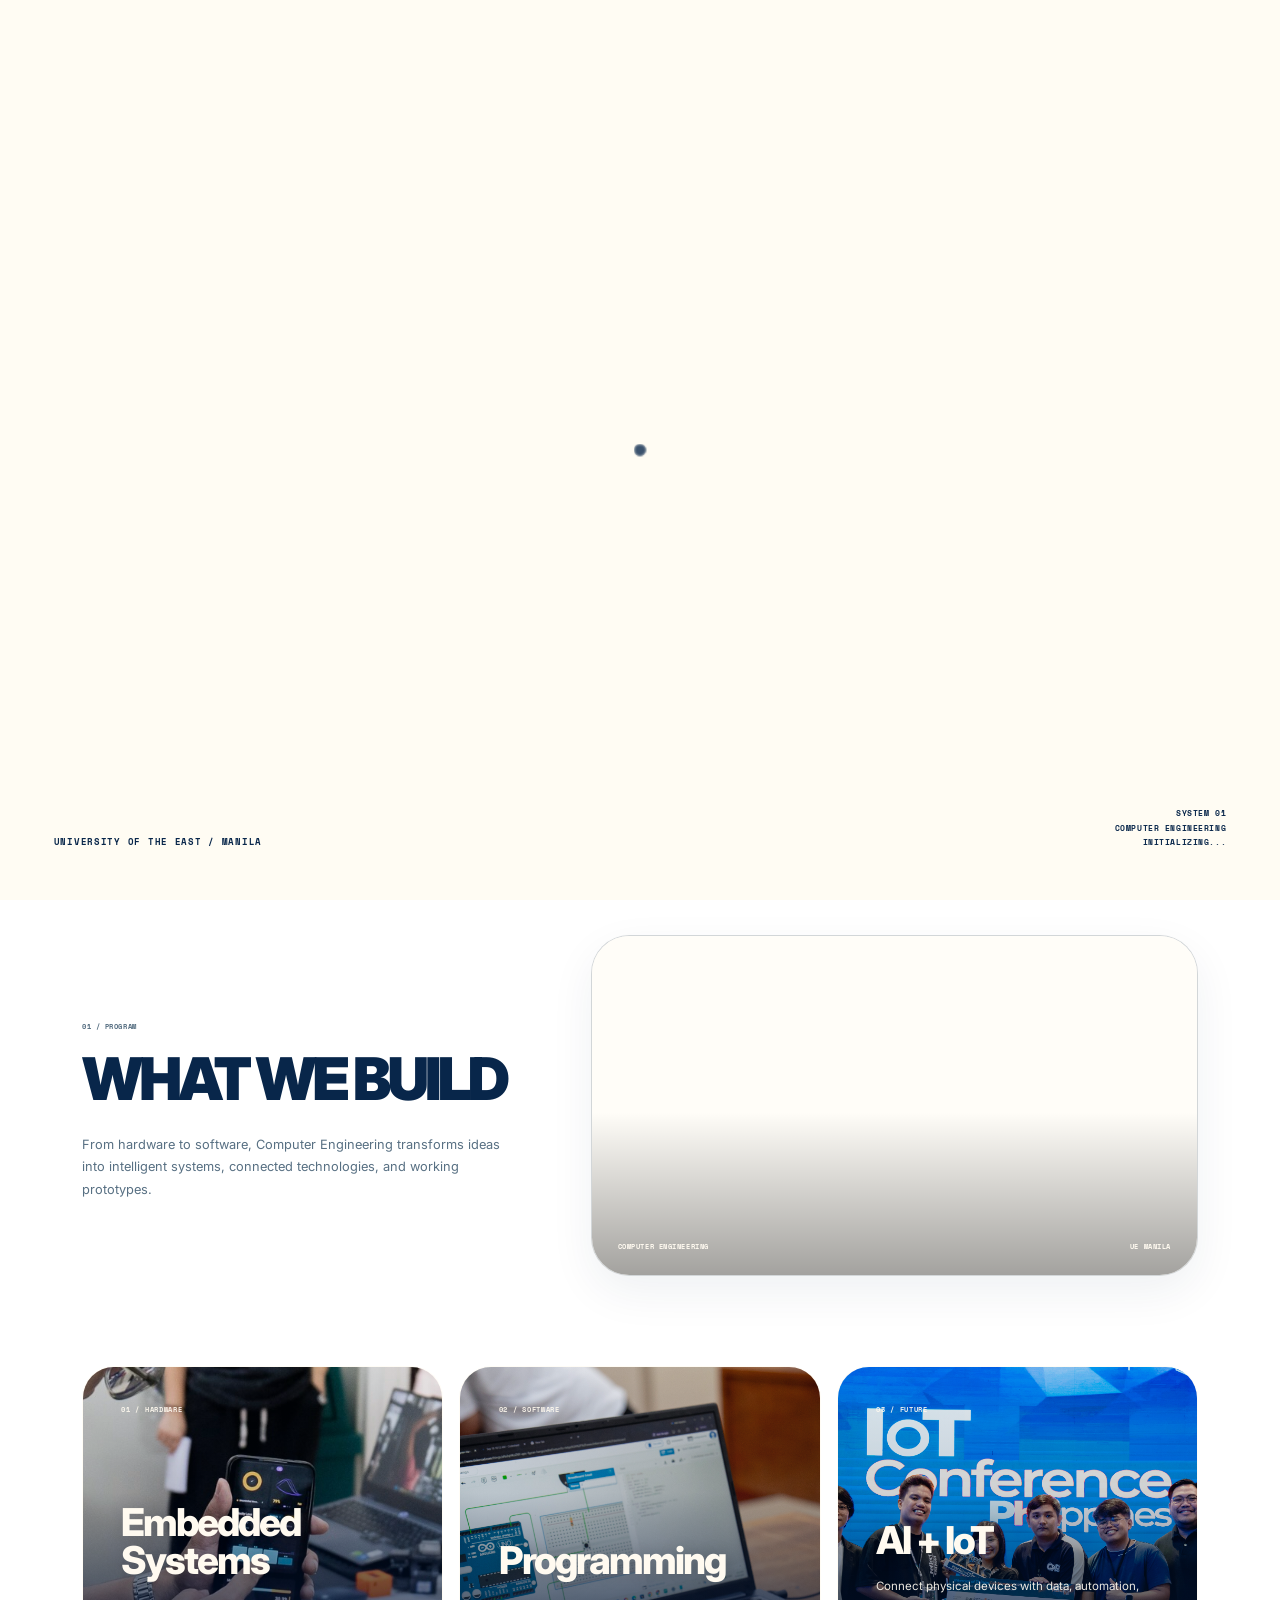
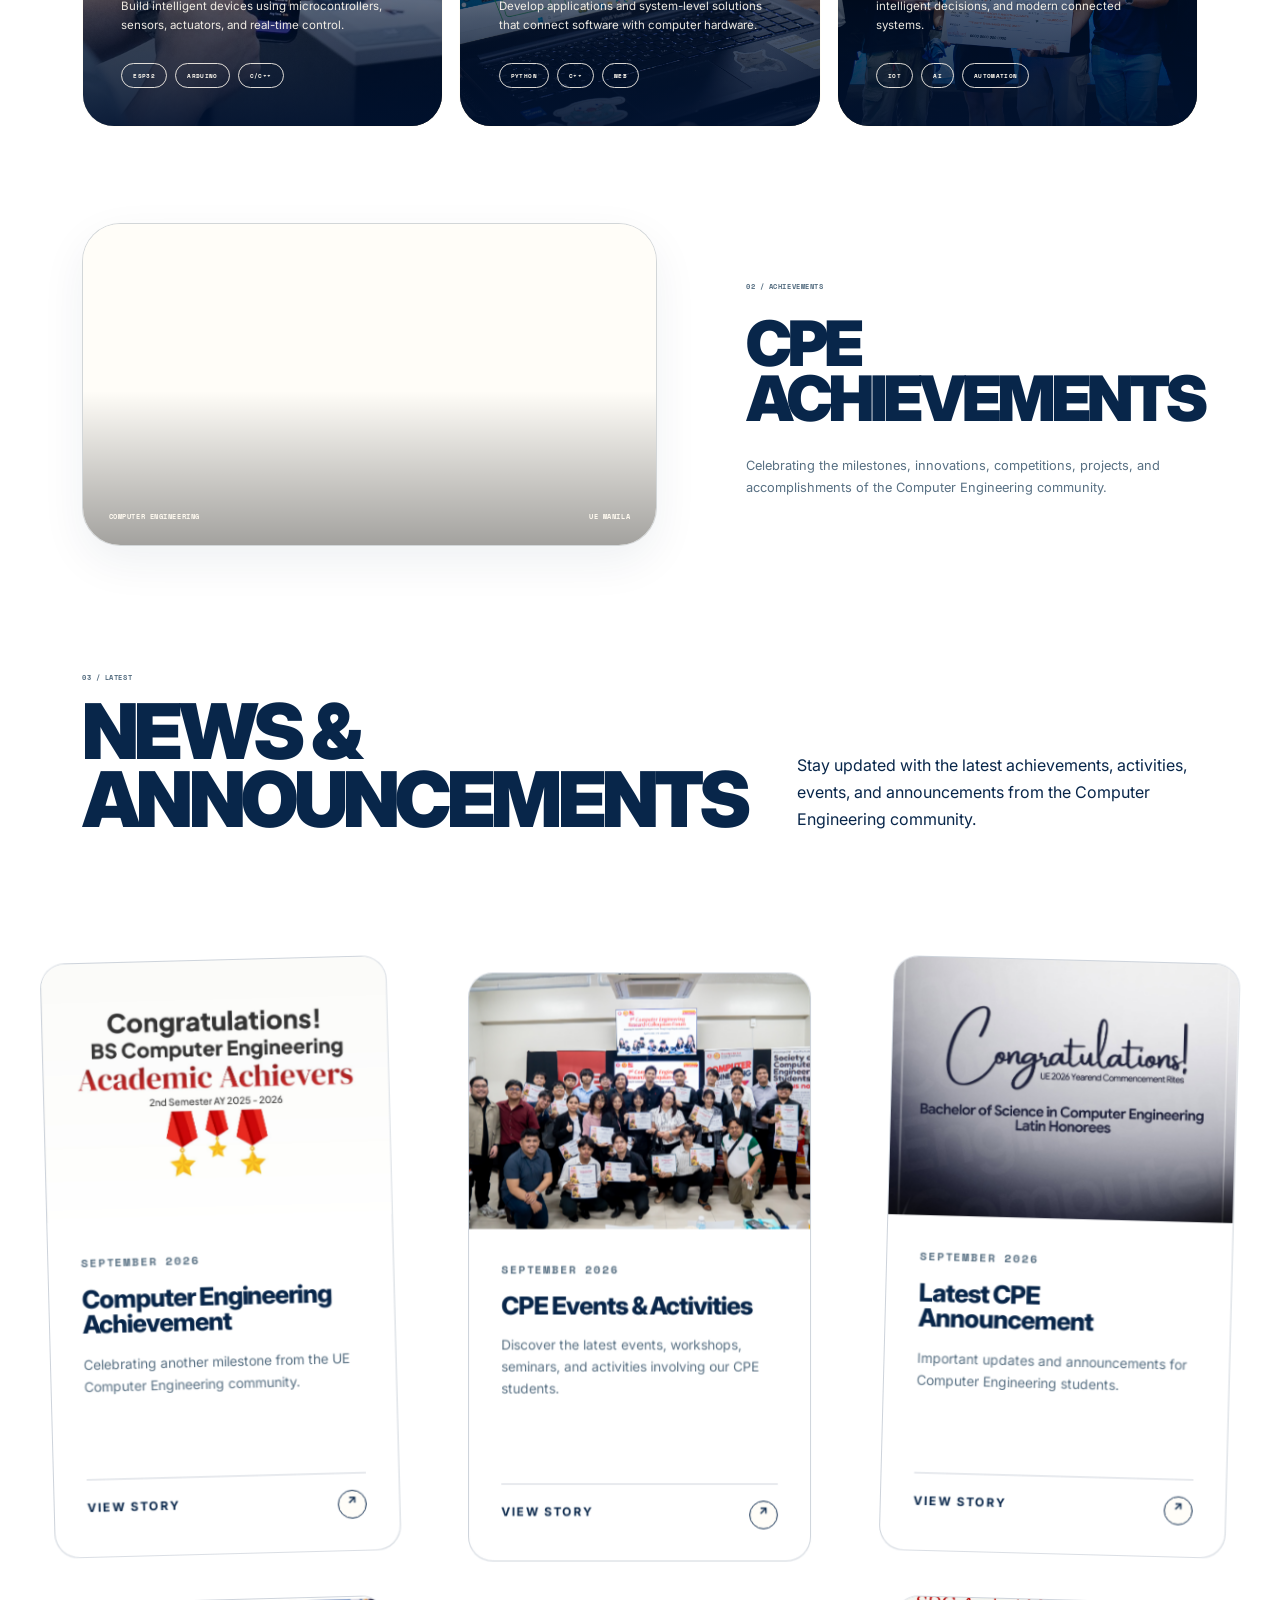
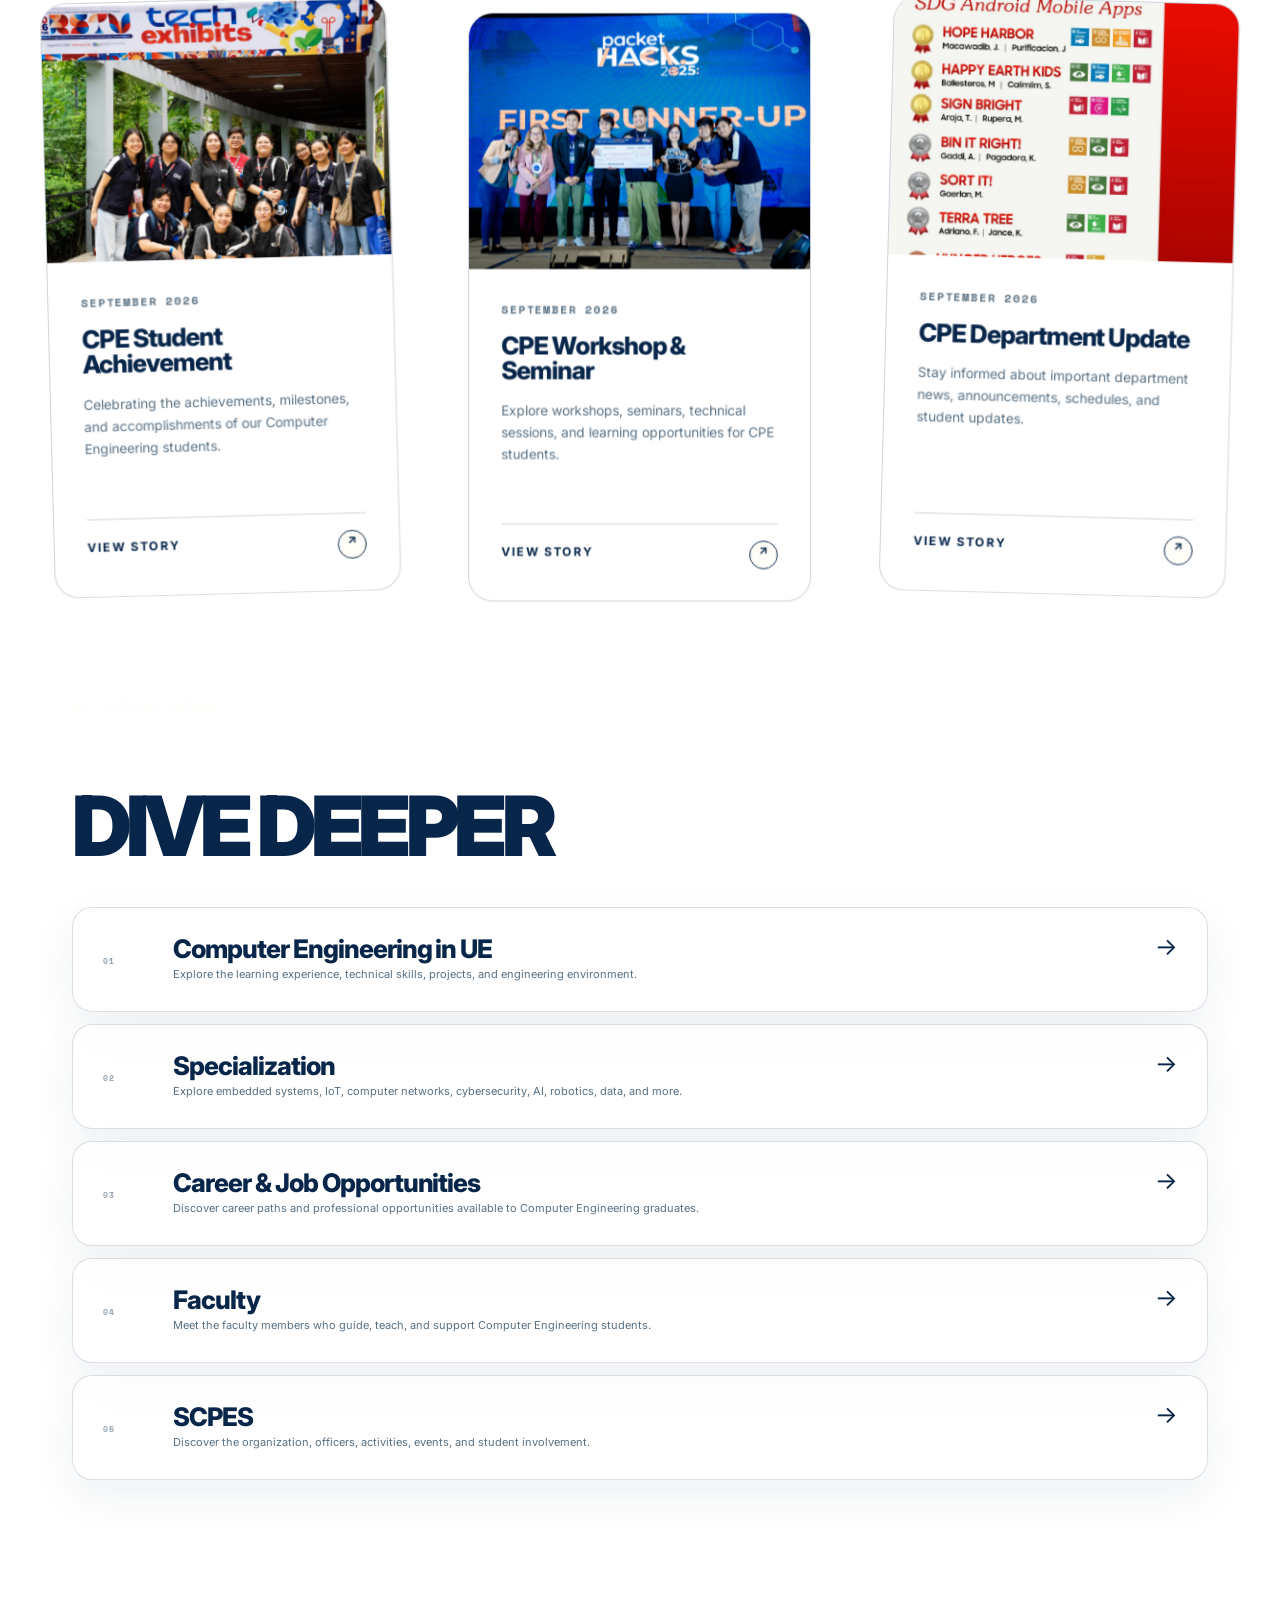
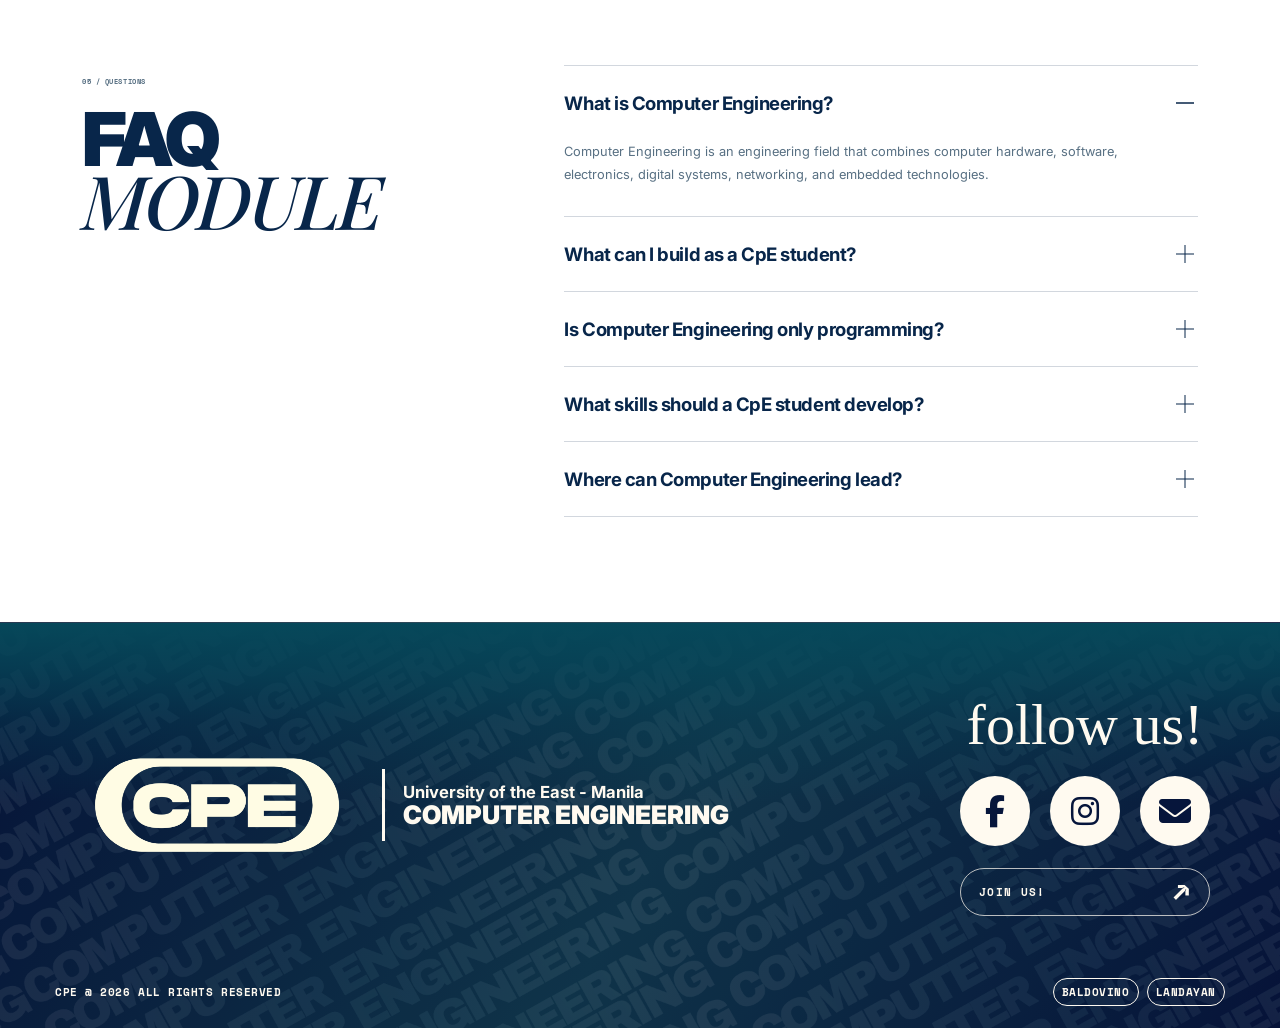
==== commit 11da920d: "Final Website With bionote" ====
--- a/index.html
+++ b/index.html
@@ -1682,8 +1682,14 @@
             CPE @ 2026 ALL RIGHTS RESERVED
         </span>
 
-        <span>
-            BY: BALDOVINO | LANDAYAN
+        <span class="cpe-credit-links">
+            
+            <a class="cpe-credit-link" href="https://charlizemaebaldovino.github.io/ncp3106_2026_cmbaldovino/">
+                BALDOVINO
+            </a>
+            <a class="cpe-credit-link" href="https://rsgbln.github.io/ncp3106_2026_rgjlandayan/">
+                LANDAYAN
+            </a>
         </span>
 
     </div>
--- a/css/index.css
+++ b/css/index.css
@@ -7643,6 +7643,29 @@
     font-size: 11px;
     font-weight: 700;
     letter-spacing: 0.05em;
+}
+
+
+.cpe-credit-links {
+    display: inline-flex;
+    align-items: center;
+    gap: 8px;
+}
+
+
+.cpe-credit-link {
+    padding: 5px 8px;
+    border: 1px solid currentColor;
+    border-radius: 999px;
+    color: inherit;
+    text-decoration: none;
+    transition: background-color 0.25s ease, color 0.25s ease;
+}
+
+
+.cpe-credit-link:hover {
+    background: currentColor;
+    color: #061f3f;
 }
 
 
